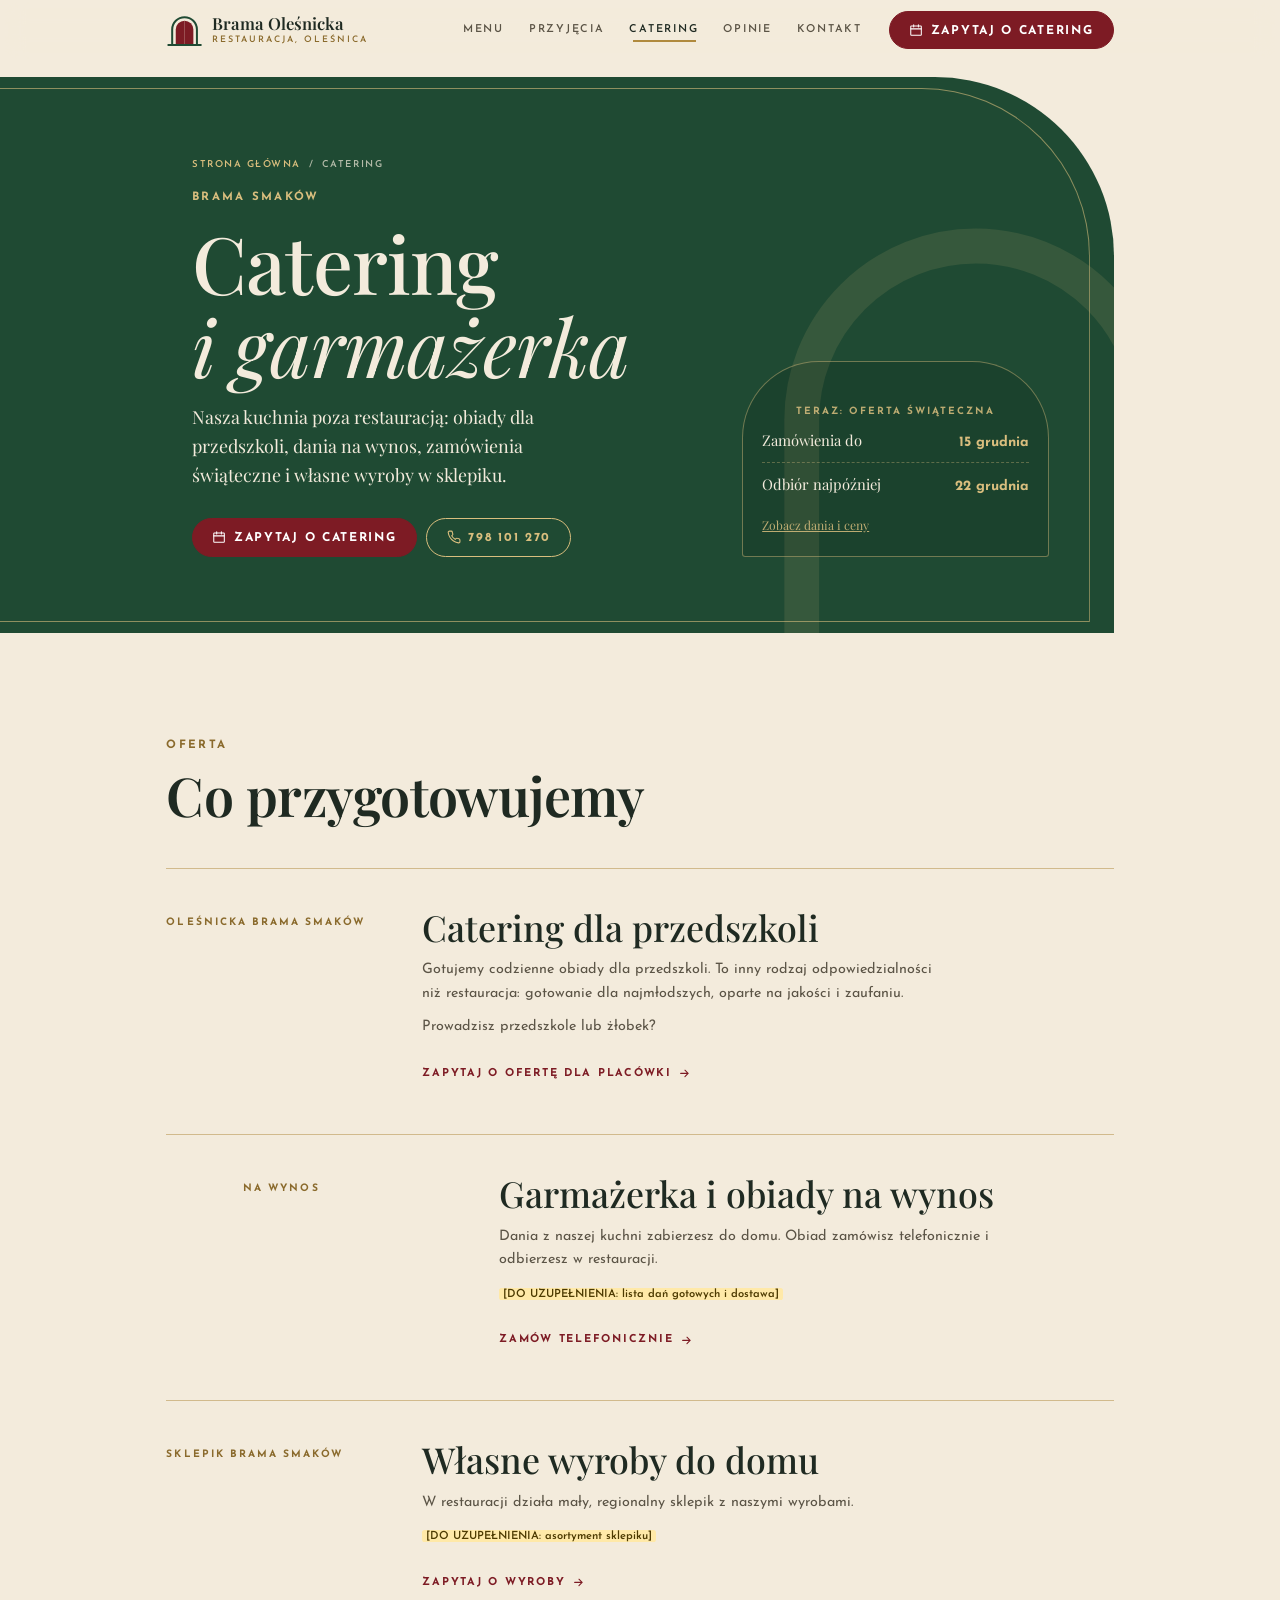
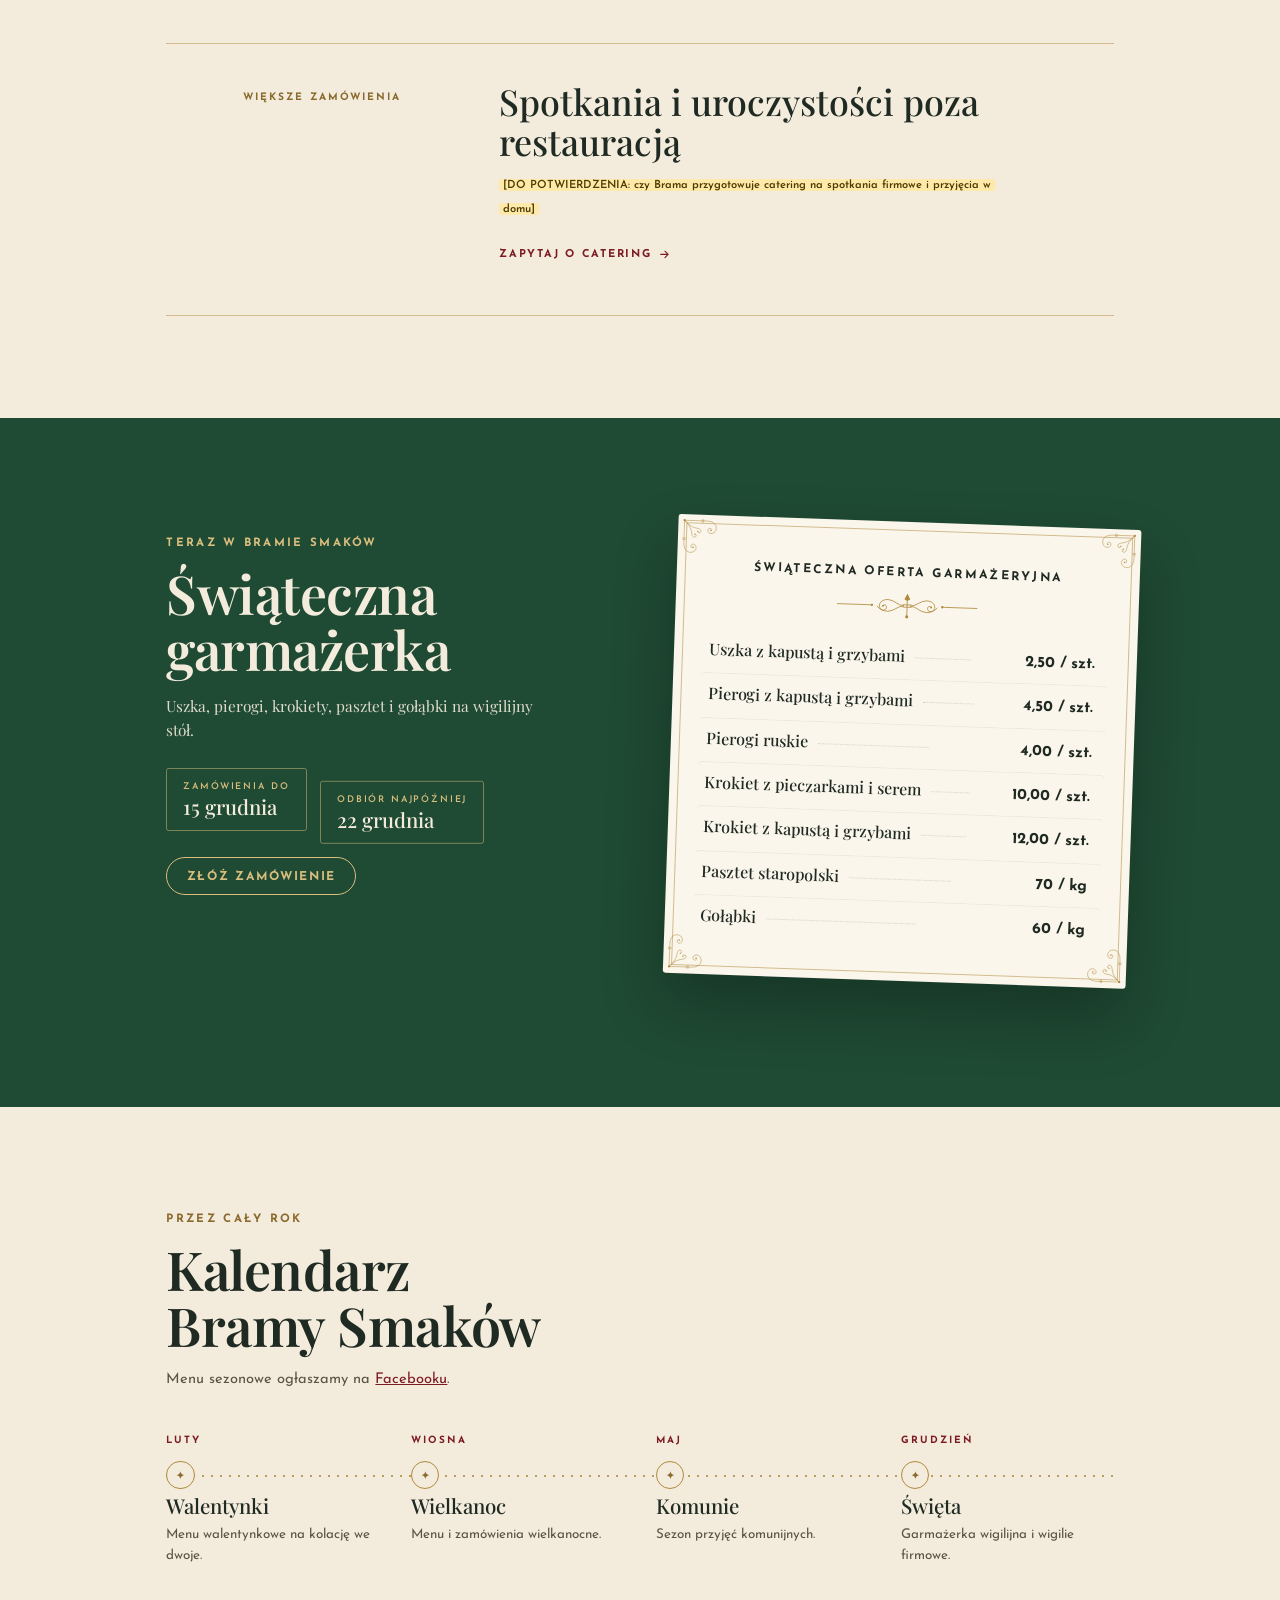
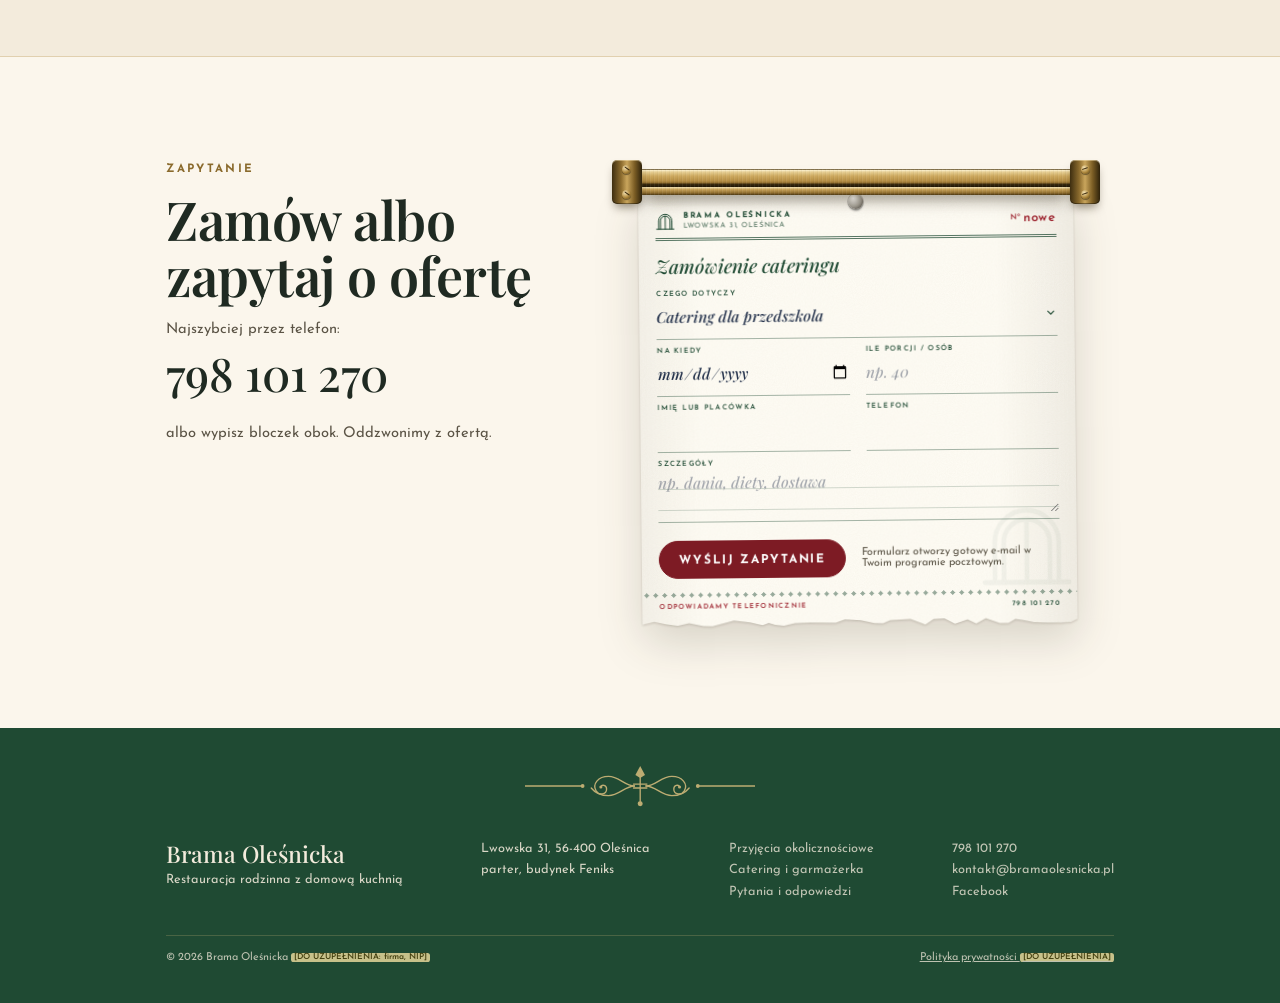
==== catering.html @ b2dcf65a "Move the full menu to menu.html; rework the mobile hero On phones the menu section took ~5400 px. Th" ====
<!doctype html>
<html lang="pl">
<head>
<meta charset="utf-8">
<meta name="viewport" content="width=device-width, initial-scale=1">
<title>Catering i garmażerka | Brama Smaków, Oleśnica</title>
<meta name="description" content="Catering dla przedszkoli, garmażerka na wynos i zamówienia świąteczne z kuchni restauracji Brama Oleśnicka. Lwowska 31, Oleśnica. Tel. 798 101 270.">
<link rel="canonical" href="https://bramaolesnicka.pl/catering.html">
<meta property="og:type" content="website">
<meta property="og:locale" content="pl_PL">
<meta property="og:title" content="Catering i garmażerka | Brama Smaków, Oleśnica">
<meta property="og:description" content="Catering dla przedszkoli, garmażerka na wynos i zamówienia świąteczne z kuchni restauracji Brama Oleśnicka. Lwowska 31, Oleśnica. Tel. 798 101 270.">
<meta property="og:url" content="https://bramaolesnicka.pl/catering.html">
<!-- TODO: og:image 1200x630 -->
<meta name="theme-color" content="#1F4A33">
<link rel="icon" href="data:image/svg+xml,%3Csvg xmlns='http://www.w3.org/2000/svg' viewBox='0 0 32 32'%3E%3Crect width='32' height='32' rx='6' fill='%231F4A33'/%3E%3Cpath d='M9 26V15a7 7 0 0 1 14 0v11' fill='none' stroke='%23D9BE7E' stroke-width='2.4'/%3E%3C/svg%3E">
<!-- TODO przed wdrożeniem: fonty lokalnie (woff2, latin-ext) -->
<link rel="preconnect" href="https://fonts.googleapis.com">
<link rel="preconnect" href="https://fonts.gstatic.com" crossorigin>
<link href="https://fonts.googleapis.com/css2?family=Josefin+Sans:wght@400;600;700&family=Playfair+Display:ital,wght@0,400;0,500;0,600;0,700;1,400;1,500&display=swap" rel="stylesheet">
<link rel="stylesheet" href="assets/style.css">
<script type="application/ld+json">{"@context":"https://schema.org","@type":"BreadcrumbList","itemListElement":[{"@type":"ListItem","position":1,"name":"Brama Oleśnicka","item":"https://bramaolesnicka.pl/"},{"@type":"ListItem","position":2,"name":"Catering","item":"https://bramaolesnicka.pl/catering.html"}]}</script>
</head>
<body data-page="catering">
<a class="skip" href="#main">Przejdź do treści</a>
<svg width="0" height="0" style="position:absolute" aria-hidden="true"><defs>
  <symbol id="i-phone" viewBox="0 0 24 24"><path fill="none" stroke="currentColor" stroke-width="1.9" stroke-linecap="round" stroke-linejoin="round" d="M22 16.9v3a2 2 0 0 1-2.2 2 19.8 19.8 0 0 1-8.6-3.1 19.5 19.5 0 0 1-6-6A19.8 19.8 0 0 1 2.1 4.2 2 2 0 0 1 4.1 2h3a2 2 0 0 1 2 1.7c.1 1 .4 1.9.7 2.8a2 2 0 0 1-.5 2.1L8 9.9a16 16 0 0 0 6 6l1.3-1.3a2 2 0 0 1 2.1-.4c.9.3 1.8.6 2.8.7a2 2 0 0 1 1.7 2z"/></symbol>
  <symbol id="i-arch" viewBox="0 0 24 24"><g fill="none" stroke="currentColor" stroke-width="1.6" stroke-linecap="round"><path d="M5 21V11a7 7 0 0 1 14 0v10"/><path d="M9 21v-6a3 3 0 0 1 6 0v6"/></g></symbol>
  <symbol id="i-star" viewBox="0 0 24 24"><path fill="currentColor" d="M12 2.5l2.9 6 6.6.9-4.8 4.6 1.2 6.5L12 17.4l-5.9 3.1 1.2-6.5L2.5 9.4l6.6-.9z"/></symbol>
  <symbol id="i-bowl" viewBox="0 0 24 24"><g fill="none" stroke="currentColor" stroke-width="1.75" stroke-linecap="round" stroke-linejoin="round"><path d="M3 11h18a9 9 0 0 1-18 0z"/><path d="M8 7c0-1.5 1-1.5 1-3M12 7c0-1.5 1-1.5 1-3M16 7c0-1.5 1-1.5 1-3"/></g></symbol>
  <symbol id="i-plus" viewBox="0 0 24 24"><path fill="none" stroke="currentColor" stroke-width="1.75" stroke-linecap="round" d="M12 5v14M5 12h14"/></symbol>
  <symbol id="i-arrow" viewBox="0 0 24 24"><path fill="none" stroke="currentColor" stroke-width="2" stroke-linecap="round" stroke-linejoin="round" d="M5 12h14M13 6l6 6-6 6"/></symbol>
  <symbol id="i-cal" viewBox="0 0 24 24"><g fill="none" stroke="currentColor" stroke-width="1.75" stroke-linecap="round"><rect x="3" y="5" width="18" height="16" rx="1"/><path d="M3 10h18M8 3v4M16 3v4"/></g></symbol>
  <symbol id="iron-corner" viewBox="0 0 120 120"><g fill="none" stroke="currentColor" stroke-width="1.5" stroke-linecap="round"><path d="M6 6H70C88 6 98 14 98 26C98 37 89 44 80 41C72 38 72 28 79 27C84 26 86 31 83 33"/><path d="M6 6V70C6 88 14 98 26 98C37 98 44 89 41 80C38 72 28 72 27 79C26 84 31 86 33 83"/><path d="M6 6C22 22 30 26 44 28C52 29 56 34 53 39C50 43 44 41 45 37"/><path d="M6 6C22 22 26 30 28 44C29 52 34 56 39 53C43 50 41 44 37 45"/><path d="M57 2.5V9.5M61 2.5V9.5M2.5 57H9.5M2.5 61H9.5"/></g><g fill="currentColor"><circle cx="6" cy="6" r="3.2"/><circle cx="83" cy="33" r="1.9"/><circle cx="33" cy="83" r="1.9"/><circle cx="45" cy="37" r="1.7"/><circle cx="37" cy="45" r="1.7"/></g></symbol>
  <symbol id="iron-div" viewBox="0 0 240 48"><g fill="none" stroke="currentColor" stroke-width="1.4" stroke-linecap="round"><path d="M114 24C104 24 98 14 87 14C76 14 70 22 74 29C77 34 85 33 85 27C85 23 80 22 79 25"/><path d="M114 24C104 24 98 34 87 34C79 34 73 31 69 26"/><path d="M126 24C136 24 142 14 153 14C164 14 170 22 166 29C163 34 155 33 155 27C155 23 160 22 161 25"/><path d="M126 24C136 24 142 34 153 34C161 34 167 31 171 26"/><path d="M0 24H60M180 24H240M120 15V40M113 22H127M113 26H127"/></g><g fill="currentColor"><path d="M120 3L125 12.5L120 15.5L115 12.5Z"/><circle cx="120" cy="42.5" r="2.6"/><circle cx="60" cy="24" r="2"/><circle cx="180" cy="24" r="2"/><circle cx="79" cy="25" r="1.6"/><circle cx="161" cy="25" r="1.6"/></g></symbol>
  <filter id="ink" x="-10%" y="-10%" width="120%" height="120%"><feTurbulence type="fractalNoise" baseFrequency=".8" numOctaves="2" seed="7" result="n"/><feColorMatrix in="n" type="matrix" values="0 0 0 0 0  0 0 0 0 0  0 0 0 0 0  0 0 0 -1.3 1.25" result="m"/><feComposite in="SourceGraphic" in2="m" operator="in"/></filter>
<symbol id="gate-mini" viewBox="0 0 48 48"><g fill="none" stroke="currentColor" stroke-width="2.4" stroke-linecap="round"><path d="M8 44V24a16 16 0 0 1 32 0v20M3 44h42M24 12.5V44"/><path d="M12.5 44V24A11.5 11.5 0 0 1 35.5 24V44"/></g></symbol></defs></svg>
<header class="nav" id="nav">
  <div class="wrap nav__in">
    <a class="logo" href="index.html" aria-label="Brama Oleśnicka, początek strony">
      <svg class="gate" viewBox="0 0 48 48" aria-hidden="true">
        <path class="gate__glow" d="M12 44V24a12 12 0 0 1 24 0v20z"/>
        <g class="gate__rays"><path class="bowl" d="M17.5 34h13a6.5 6.5 0 0 1-13 0z"/><path d="M21 30c-1.2-1.6 1.2-2.6 0-4.4M24 30c-1.2-1.6 1.2-2.6 0-4.4M27 30c-1.2-1.6 1.2-2.6 0-4.4"/></g>
        <path class="gate__leaf gate__leaf--l" d="M12.6 44V24A11.4 11.4 0 0 1 24 12.6V44z"/>
        <path class="gate__leaf gate__leaf--r" d="M24 12.6A11.4 11.4 0 0 1 35.4 24V44H24z"/>
        <path class="gate__frame" pathLength="1" d="M8 44V24a16 16 0 0 1 32 0v20"/>
        <path class="gate__ground" pathLength="1" d="M3 44h42"/>
      </svg>
      <span><b>Brama Oleśnicka</b><small>Restauracja, Oleśnica</small></span>
    </a>
    <nav aria-label="Główna">
      <ul class="links" id="links">
        <li><a href="menu.html" data-page="menu">Menu</a></li>
        <li><a href="przyjecia.html" data-page="przyjecia">Przyjęcia</a></li>
        <li><a href="catering.html" data-page="catering">Catering</a></li>
        <li><a href="index.html#opinie" data-page="opinie">Opinie</a></li>
        <li><a href="index.html#rezerwacja" data-page="kontakt">Kontakt</a></li>
      </ul>
      <span class="links__bar" aria-hidden="true"></span>
    </nav>
    <a class="btn nav__cta" href="#zapytanie"><svg aria-hidden="true"><use href="#i-cal"/></svg>Zapytaj o catering</a>
    <a class="icon-btn icon-btn--wine call-mini" href="tel:+48798101270" aria-label="Zadzwoń: 798 101 270"><svg aria-hidden="true"><use href="#i-phone"/></svg></a>
    <button class="icon-btn burger" id="burger" aria-expanded="false" aria-controls="drawer" aria-label="Otwórz menu"><span class="burger__l"><span></span><span></span><span></span></span></button>
  </div>
</header>
<div class="drawer" id="drawer">
  <ul>
    <li><a class="dl" href="menu.html">Menu</a></li>
    <li><a class="dl" href="przyjecia.html">Przyjęcia</a></li>
    <li><a class="dl" href="catering.html">Catering</a></li>
    <li><a class="dl" href="index.html#opinie">Opinie</a></li>
    <li><a class="dl" href="index.html#rezerwacja">Kontakt</a></li>
  </ul>
  <a class="btn" href="#zapytanie">Zapytaj o catering</a>
</div>
<main id="main">
<section class="hero hero--sub" id="top" aria-labelledby="h1">
  <div class="wrap">
    <div class="sign">
      <span class="sign__frame" aria-hidden="true"></span>
      <svg class="sign__arch" viewBox="0 0 400 420" aria-hidden="true"><path d="M30 420V210a170 170 0 0 1 340 0v210" fill="none" stroke="currentColor" stroke-width="34"/></svg>
      <div class="sign__grid">
        <div>
          <nav class="crumbs in" style="--i:0" aria-label="Okruszki"><a href="index.html">Strona główna</a><span aria-hidden="true">/</span><span aria-current="page">Catering</span></nav>
          <p class="caps in" style="--i:0">Brama Smaków</p>
          <h1 id="h1" class="in" style="--i:1">Catering <i>i garmażerka</i></h1>
          <p class="sign__lead in" style="--i:2">Nasza kuchnia poza restauracją: obiady dla przedszkoli, dania na wynos, zamówienia świąteczne i własne wyroby w sklepiku.</p>
          <div class="sign__actions in" style="--i:3"><a class="btn" href="#zapytanie"><svg aria-hidden="true"><use href="#i-cal"/></svg>Zapytaj o catering</a><a class="btn btn--gold" href="tel:+48798101270"><svg class="ring" aria-hidden="true"><use href="#i-phone"/></svg>798 101 270</a></div>
        </div>
        <aside class="today in" style="--i:4" aria-label="Teraz w Bramie Smaków">
          <p class="caps">Teraz: oferta świąteczna</p>
          <div class="today__row"><span>Zamówienia do</span><b>15 grudnia</b></div>
          <div class="today__row"><span>Odbiór najpóźniej</span><b>22 grudnia</b></div>
          <p><a href="#swieta" style="color:var(--gold-on-green)">Zobacz dania i ceny</a></p>
        </aside>
      </div>
    </div>
  </div>
</section>

<section class="sec offers" id="oferta" aria-labelledby="oferta-h">
  <div class="wrap">
    <div class="sub-head"><p class="caps">Oferta</p><h2 id="oferta-h">Co przygotowujemy</h2></div>
    <article class="offer">
      <div class="offer__label"><p class="caps">Oleśnicka Brama Smaków</p></div>
      <div class="offer__body"><h3>Catering dla przedszkoli</h3><p>Gotujemy codzienne obiady dla przedszkoli. To inny rodzaj odpowiedzialności niż restauracja: gotowanie dla najmłodszych, oparte na jakości i zaufaniu.</p><p class='offer__extra'>Prowadzisz przedszkole lub żłobek?</p><a class="more" href="#zapytanie" data-prefill="c-type|Catering dla przedszkola">Zapytaj o ofertę dla placówki<svg aria-hidden="true"><use href="#i-arrow"/></svg></a></div>
    </article>
    <article class="offer offer--alt">
      <div class="offer__label"><p class="caps">Na wynos</p></div>
      <div class="offer__body"><h3>Garmażerka i obiady na wynos</h3><p>Dania z naszej kuchni zabierzesz do domu. Obiad zamówisz telefonicznie i odbierzesz w restauracji.</p><p class='offer__extra'><span class="todo">[DO UZUPEŁNIENIA: lista dań gotowych i dostawa]</span></p><a class="more" href="tel:+48798101270">Zamów telefonicznie<svg aria-hidden="true"><use href="#i-arrow"/></svg></a></div>
    </article>
    <article class="offer">
      <div class="offer__label"><p class="caps">Sklepik Brama Smaków</p></div>
      <div class="offer__body"><h3>Własne wyroby do domu</h3><p>W restauracji działa mały, regionalny sklepik z naszymi wyrobami.</p><p class='offer__extra'><span class="todo">[DO UZUPEŁNIENIA: asortyment sklepiku]</span></p><a class="more" href="#zapytanie" data-prefill="c-type|Sklepik Brama Smaków">Zapytaj o wyroby<svg aria-hidden="true"><use href="#i-arrow"/></svg></a></div>
    </article>
    <article class="offer offer--alt">
      <div class="offer__label"><p class="caps">Większe zamówienia</p></div>
      <div class="offer__body"><h3>Spotkania i uroczystości poza restauracją</h3><p><span class="todo">[DO POTWIERDZENIA: czy Brama przygotowuje catering na spotkania firmowe i przyjęcia w domu]</span></p><a class="more" href="#zapytanie" data-prefill="c-type|Inne zamówienie">Zapytaj o catering<svg aria-hidden="true"><use href="#i-arrow"/></svg></a></div>
    </article>
  </div>
</section>

<section class="sec season" id="swieta" aria-labelledby="sw-h">
  <div class="wrap season__in">
    <div>
      <p class="caps">Teraz w Bramie Smaków</p>
      <h2 id="sw-h">Świąteczna garmażerka</h2>
      <p class="season__lead">Uszka, pierogi, krokiety, pasztet i gołąbki na wigilijny stół.</p>
      <div class="dates"><div class="date"><small>Zamówienia do</small><b>15 grudnia</b></div><div class="date"><small>Odbiór najpóźniej</small><b>22 grudnia</b></div></div>
      <p style="margin-top:2rem"><a class="btn btn--gold" href="#zapytanie" data-prefill="c-type|Zamówienie świąteczne">Złóż zamówienie</a></p>
    </div>
    <div class="season__list"><svg class="ic ic--tl" aria-hidden="true"><use href="#iron-corner"/></svg><svg class="ic ic--tr" aria-hidden="true"><use href="#iron-corner"/></svg><svg class="ic ic--bl" aria-hidden="true"><use href="#iron-corner"/></svg><svg class="ic ic--br" aria-hidden="true"><use href="#iron-corner"/></svg>
      <h3>Świąteczna oferta garmażeryjna</h3>
      <svg class="idiv idiv--s" aria-hidden="true"><use href="#iron-div"/></svg>
      <ul class="items">
        <li class="it"><span class="it__n">Uszka z kapustą i grzybami</span><span class="it__dots"></span><span class="it__p">2,50 / szt.</span></li>
        <li class="it"><span class="it__n">Pierogi z kapustą i grzybami</span><span class="it__dots"></span><span class="it__p">4,50 / szt.</span></li>
        <li class="it"><span class="it__n">Pierogi ruskie</span><span class="it__dots"></span><span class="it__p">4,00 / szt.</span></li>
        <li class="it"><span class="it__n">Krokiet z pieczarkami i serem</span><span class="it__dots"></span><span class="it__p">10,00 / szt.</span></li>
        <li class="it"><span class="it__n">Krokiet z kapustą i grzybami</span><span class="it__dots"></span><span class="it__p">12,00 / szt.</span></li>
        <li class="it"><span class="it__n">Pasztet staropolski</span><span class="it__dots"></span><span class="it__p">70 / kg</span></li>
        <li class="it"><span class="it__n">Gołąbki</span><span class="it__dots"></span><span class="it__p">60 / kg</span></li>
      </ul>
    </div>
  </div>
</section>

<section class="sec sub-cal" id="kalendarz" aria-labelledby="cal-h">
  <div class="wrap">
    <div class="sub-head"><p class="caps">Przez cały rok</p><h2 id="cal-h">Kalendarz Bramy Smaków</h2><p class="sub-lead">Menu sezonowe ogłaszamy na <a href="https://www.facebook.com/100063495913166" target="_blank" rel="noopener">Facebooku</a>.</p></div>
    <ol class="cal" data-reveal>
      <li><span class="cal__m">Luty</span><span class="ironline__knob" aria-hidden="true"></span><h3>Walentynki</h3><p>Menu walentynkowe na kolację we dwoje.</p></li>
      <li><span class="cal__m">Wiosna</span><span class="ironline__knob" aria-hidden="true"></span><h3>Wielkanoc</h3><p>Menu i zamówienia wielkanocne.</p></li>
      <li><span class="cal__m">Maj</span><span class="ironline__knob" aria-hidden="true"></span><h3>Komunie</h3><p>Sezon przyjęć komunijnych.</p></li>
      <li><span class="cal__m">Grudzień</span><span class="ironline__knob" aria-hidden="true"></span><h3>Święta</h3><p>Garmażerka wigilijna i wigilie firmowe.</p></li>
    </ol>
  </div>
</section>

<section class="sec sub-form" id="zapytanie" aria-labelledby="form-h">
  <div class="wrap sub-form__grid">
    <div class="sub-head">
      <p class="caps">Zapytanie</p>
      <h2 id="form-h">Zamów albo zapytaj o ofertę</h2>
      <p class="sub-lead">Najszybciej przez telefon:</p>
      <a class="phone" href="tel:+48798101270">798 101 270</a>
      <p class="sub-lead">albo wypisz bloczek obok. Oddzwonimy z ofertą.</p>
    </div>
    <div class="pass pass--form">
      <div class="rail" aria-hidden="true"><span class="rail__cap rail__cap--l"><i></i><i></i></span><span class="rail__bar"></span><span class="rail__cap rail__cap--r"><i></i><i></i></span></div>
      <div class="slips slips--one">
        <div class="hang" style="--r:-.6deg"><span class="ball" aria-hidden="true"></span><div class="hang__shadow">
        <form class="slip slip--form" id="form-c" novalidate data-mail="Catering" data-intro="chcę zapytać o catering." aria-label="Zamówienie cateringu">
          <svg class="slip__wm" aria-hidden="true"><use href="#gate-mini"/></svg>
          <header class="slip__head"><svg class="slip__logo" aria-hidden="true"><use href="#gate-mini"/></svg><span class="slip__brand">Brama Oleśnicka<small>Lwowska 31, Oleśnica</small></span><span class="slip__no"><small>Nº</small>nowe</span></header>
          <p class="slip__title">Zamówienie cateringu</p>
          <div class="sf sf--wide"><label for="c-type">Czego dotyczy</label><select id="c-type" data-label="Rodzaj" data-subject-from><option>Catering dla przedszkola</option><option>Zamówienie świąteczne</option><option>Garmażerka na wynos</option><option>Sklepik Brama Smaków</option><option>Inne zamówienie</option></select></div>
          <div class="sf"><label for="c-date">Na kiedy</label><input id="c-date" type="date" data-label="Termin"></div>
          <div class="sf"><label for="c-n">Ile porcji / osób</label><input id="c-n" type="number" inputmode="numeric" min="1" placeholder="np. 40" data-label="Porcje / osoby"></div>
          <div class="sf"><label for="c-name">Imię lub placówka</label><input id="c-name" autocomplete="organization" data-label="Imię / placówka"></div>
          <div class="sf"><label for="c-tel">Telefon</label><input id="c-tel" type="tel" inputmode="tel" autocomplete="tel" required aria-describedby="c-tel-err" data-label="Telefon"><span class="err" id="c-tel-err">Wpisz numer, oddzwonimy z ofertą.</span></div>
          <div class="sf sf--wide"><label for="c-msg">Szczegóły</label><textarea id="c-msg" rows="2" placeholder="np. dania, diety, dostawa" data-label="Szczegóły"></textarea></div>

          <input class="hp" type="text" name="website" tabindex="-1" autocomplete="off" aria-hidden="true">
          <div class="slip__send"><button class="btn" type="submit">Wyślij zapytanie</button><p class="note">Formularz otworzy gotowy e-mail w Twoim programie pocztowym.</p></div>
          <p class="ok" role="status">E-mail z zapytaniem jest gotowy do wysłania. Jeśli program pocztowy się nie otworzył, zadzwoń: 798 101 270.</p>
          <div class="slip__stub"><span>Odpowiadamy telefonicznie</span><span>798 101 270</span></div>
        </form>
        </div></div>
      </div>
    </div>
  </div>
</section>
</main>
<div class="foot-bg"><footer>
  <svg class="idiv idiv--foot" aria-hidden="true"><use href="#iron-div"/></svg>
  <div class="wrap">
    <div class="foot">
      <div><b>Brama Oleśnicka</b><p>Restauracja rodzinna z domową kuchnią</p></div>
      <div><p>Lwowska 31, 56-400 Oleśnica<br>parter, budynek Feniks</p></div>
      <div><p><a href="przyjecia.html">Przyjęcia okolicznościowe</a><br><a href="catering.html">Catering i garmażerka</a><br><a href="index.html#faq">Pytania i odpowiedzi</a></p></div>
      <div><p><a href="tel:+48798101270">798 101 270</a><br><a href="mailto:kontakt@bramaolesnicka.pl">kontakt@bramaolesnicka.pl</a><br><a href="https://www.facebook.com/100063495913166" target="_blank" rel="noopener">Facebook</a></p></div>
    </div>
    <div class="foot__bottom"><span>© 2026 Brama Oleśnicka <span class="todo">[DO UZUPEŁNIENIA: firma, NIP]</span></span><a href="#">Polityka prywatności <span class="todo">[DO UZUPEŁNIENIA]</span></a></div>
  </div>
</footer></div>
<div class="bar" id="bar">
  <a class="btn" href="tel:+48798101270"><svg aria-hidden="true"><use href="#i-phone"/></svg>Zadzwoń</a>
  <a class="btn btn--line" href="#zapytanie">Zapytaj</a>
</div>
<script src="assets/main.js" defer></script>
</body>
</html>
---- assets/style.css ----
:root{
  --z:.8;
  --paper:#F3EBDC;
  --sheet:#FBF6EC;
  --ink:#1F2A22;
  --muted:#5B5446;
  --green:#1F4A33;
  --on-green:#F3EBDC;
  --gold:#B08A3E;
  --gold-text:#8A6A2C;
  --gold-on-green:#D9BE7E;
  --wine:#7D1B24;
  --wine-hover:#651219;
  --on-wine:#FFFFFF;
  --line:rgba(31,42,34,.16);
  --shadow:0 2px 6px rgba(31,42,34,.06),0 18px 40px rgba(31,42,34,.10);
  --todo-bg:#FFE9A8;--todo-ink:#4D3A00;
  --f-serif:"Playfair Display",Georgia,"Times New Roman",serif;
  --f-sans:"Josefin Sans","Century Gothic","Futura",system-ui,sans-serif;
  --nav-h:4.75rem;
  --wrap:74rem;
  --ease:cubic-bezier(.22,1,.36,1);
  --ease-io:cubic-bezier(.65,0,.35,1);
  color-scheme:light dark;
}
@media (prefers-color-scheme:dark){
  :root{
    --paper:#121A15;--sheet:#18221C;--ink:#EFE6D3;--muted:#B8AE98;
    --green:#163626;--on-green:#EFE6D3;--gold:#C9A45C;--gold-text:#D9BE7E;--gold-on-green:#D9BE7E;
    --wine:#D46A6F;--wine-hover:#E08A8E;--on-wine:#121A15;
    --line:rgba(239,230,211,.16);--shadow:0 2px 6px rgba(0,0,0,.3),0 18px 40px rgba(0,0,0,.35);
    --todo-bg:#3D3210;--todo-ink:#F3DC8C;
  }
}
@media (max-width:600px){:root{--z:1}}
html{font-size:calc(16px*var(--z));scroll-behavior:smooth;-webkit-text-size-adjust:100%}
*,*::before,*::after{box-sizing:border-box}
body{margin:0;background:var(--paper);color:var(--ink);font-family:var(--f-serif);font-size:1.125rem;line-height:1.6;-webkit-tap-highlight-color:transparent;overflow-x:clip}
img,svg{max-width:100%;display:block}
a{color:inherit}
h1,h2,h3,p{margin:0}
h1,h2{font-family:var(--f-serif);font-weight:600;line-height:1.05;letter-spacing:-.01em;text-wrap:balance}
:focus-visible{outline:3px solid var(--wine);outline-offset:3px;border-radius:.2rem}
.wrap{width:min(100% - 2.5rem,var(--wrap));margin-inline:auto}
section[id]{scroll-margin-top:calc(var(--nav-h) + .5rem)}
.skip{position:absolute;left:1rem;top:-4rem;z-index:100;background:var(--ink);color:var(--paper);padding:.75rem 1rem;text-decoration:none}
.skip:focus{top:1rem}
.todo{background:var(--todo-bg);color:var(--todo-ink);border-radius:.2rem;padding:.05em .35em;font:600 .78em/1.4 var(--f-sans);letter-spacing:0;text-transform:none;box-decoration-break:clone;-webkit-box-decoration-break:clone}
.caps{font-family:var(--f-sans);font-weight:700;text-transform:uppercase;letter-spacing:.2em;font-size:.9rem}

/* ornament: gold rule with small arch in the middle */
.orn{display:flex;align-items:center;gap:.9rem;color:var(--gold)}
.orn::before,.orn::after{content:"";height:1px;flex:1;background:currentColor;opacity:.7}
.orn svg{width:1.4rem;height:1.4rem;flex:none}

/* buttons */
.btn{--bg:var(--wine);--fg:var(--on-wine);--bd:var(--wine);display:inline-flex;align-items:center;justify-content:center;gap:.6rem;min-height:3rem;padding:.85rem 1.5rem .7rem;border:1.5px solid var(--bd);background:var(--bg);color:var(--fg);font:700 .95rem/1 var(--f-sans);text-transform:uppercase;letter-spacing:.14em;text-decoration:none;cursor:pointer;position:relative;isolation:isolate;overflow:hidden;border-radius:.15rem;transition:transform .18s var(--ease),color .3s,background-color .3s,border-color .3s}
.btn svg{width:1.1rem;height:1.1rem;flex:none;margin-top:-.15rem}
.btn:active{transform:scale(.97)}
.btn::before{content:"";position:absolute;inset:0;z-index:-1;background:var(--wine-hover);transform:scaleX(0);transform-origin:right;transition:transform .45s var(--ease)}
.btn--line{--bg:transparent;--fg:var(--ink);--bd:var(--ink)}
.btn--line::before{background:var(--ink)}
.btn--gold{--bg:transparent;--fg:var(--gold-on-green);--bd:var(--gold-on-green)}
.btn--gold::before{background:var(--gold-on-green)}
@media (hover:hover){
  .btn:hover::before{transform:scaleX(1);transform-origin:left}
  .btn--line:hover{color:var(--paper)}
  .btn--gold:hover{color:var(--green)}
  .btn:hover svg.ring{animation:ring .5s var(--ease-io)}
}
@keyframes ring{0%,100%{transform:rotate(0)}25%{transform:rotate(-14deg)}50%{transform:rotate(10deg)}75%{transform:rotate(-6deg)}}

/* nav */
.nav{position:fixed;inset:0 0 auto;height:var(--nav-h);z-index:50;background:color-mix(in srgb,var(--paper) 90%,transparent);backdrop-filter:blur(12px) saturate(1.3);-webkit-backdrop-filter:blur(12px) saturate(1.3);border-bottom:1px solid transparent;transition:border-color .3s,box-shadow .3s}
.nav.is-scrolled{border-bottom-color:var(--line);box-shadow:0 6px 18px rgba(31,42,34,.06)}
.nav__in{height:100%;display:flex;align-items:center;gap:1.25rem}
.logo{display:flex;align-items:center;gap:.7rem;margin-right:auto;text-decoration:none;min-height:44px}
.logo svg{width:2.3rem;height:2.3rem;color:var(--green);flex:none}
@media (prefers-color-scheme:dark){.logo svg{color:var(--gold)}}
.logo__door{transform-origin:bottom;transform:scaleY(0);transition:transform .45s var(--ease)}
@media (hover:hover){.logo:hover .logo__door{transform:scaleY(1)}}
.logo b{display:block;font:600 1.3rem/1 var(--f-serif);white-space:nowrap}
.logo small{display:block;font:600 .7rem/1 var(--f-sans);letter-spacing:.22em;text-transform:uppercase;color:var(--gold-text);margin-top:.35rem}
.nav nav{position:relative;display:none}
.links{display:flex;list-style:none;margin:0;padding:0;gap:.25rem}
.links a{display:block;padding:.7rem .85rem .55rem;font:600 .85rem/1 var(--f-sans);letter-spacing:.16em;text-transform:uppercase;text-decoration:none;color:var(--muted);transition:color .25s}
.links a:hover,.links a[aria-current="true"]{color:var(--ink)}
.links__bar{position:absolute;left:0;bottom:.1rem;height:2px;width:100px;background:var(--gold);transform-origin:left;transform:translateX(var(--x,0)) scaleX(var(--s,0));transition:transform .5s var(--ease);pointer-events:none}
.nav__cta{display:none}
.icon-btn{width:3rem;height:3rem;display:grid;place-items:center;border:1px solid var(--line);background:transparent;color:var(--ink);border-radius:50%;cursor:pointer;text-decoration:none}
.icon-btn svg{width:1.2rem;height:1.2rem}
.icon-btn--wine{background:var(--wine);color:var(--on-wine);border-color:var(--wine)}
.burger__l{display:grid;gap:.3rem}
.burger__l span{display:block;width:1.2rem;height:2px;background:currentColor;transition:transform .3s var(--ease),opacity .2s}
[aria-expanded="true"] .burger__l span:nth-child(1){transform:translateY(.4rem) rotate(45deg)}
[aria-expanded="true"] .burger__l span:nth-child(2){opacity:0}
[aria-expanded="true"] .burger__l span:nth-child(3){transform:translateY(-.4rem) rotate(-45deg)}
.drawer{position:fixed;inset:var(--nav-h) 0 auto;z-index:49;background:var(--paper);border-bottom:1px solid var(--line);padding:.5rem 1.25rem 1.5rem;transform:translateY(-110%);visibility:hidden;transition:transform .45s var(--ease),visibility 0s .45s;box-shadow:var(--shadow)}
.drawer.is-open{transform:none;visibility:visible;transition:transform .45s var(--ease),visibility 0s}
.drawer ul{list-style:none;margin:0;padding:0}
.drawer .dl{display:flex;align-items:center;min-height:3.4rem;font:500 1.6rem var(--f-serif);text-decoration:none;border-bottom:1px solid var(--line);opacity:0;transform:translateX(-.75rem);transition:opacity .3s,transform .45s var(--ease)}
.drawer.is-open .dl{opacity:1;transform:none}
.drawer.is-open li:nth-child(2) .dl{transition-delay:.05s}
.drawer.is-open li:nth-child(3) .dl{transition-delay:.1s}
.drawer.is-open li:nth-child(4) .dl{transition-delay:.15s}
.drawer.is-open li:nth-child(5) .dl{transition-delay:.2s}
.drawer .btn{width:100%;margin-top:1.25rem}
@media (min-width:calc(980px*.8)){
  .nav nav{display:block}.nav__cta{display:inline-flex}.burger,.call-mini,.drawer{display:none}
}

/* HERO: szyld */
.hero{padding:calc(var(--nav-h) + 1.25rem) 0 0}
.sign{position:relative;background:var(--green);color:var(--on-green);padding:clamp(3rem,2rem + 5vw,6.5rem) clamp(1.5rem,1rem + 4vw,5rem) clamp(2.5rem,2rem + 3vw,4.5rem);overflow:hidden;isolation:isolate}
.sign__frame{position:absolute;inset:.85rem;width:calc(100% - 1.7rem);height:calc(100% - 1.7rem);pointer-events:none;color:var(--gold-on-green)}
.sign__frame rect{stroke-dasharray:1;stroke-dashoffset:1;animation:draw 1.8s var(--ease-io) .2s forwards}
@keyframes draw{to{stroke-dashoffset:0}}
.sign__arch{position:absolute;right:-6%;bottom:-2px;width:min(48%,32rem);color:rgba(217,190,126,.12);z-index:-1}
.sign__grid{display:grid;gap:2.5rem;align-items:end}
.sign .caps{color:var(--gold-on-green)}
.sign h1{font-size:clamp(3.2rem,1.8rem + 6vw,7.4rem);font-weight:500;margin:1.1rem 0 1.25rem}
.sign h1 i{display:block;font-weight:400}
.sign__lead{font-size:clamp(1.15rem,1rem + .5vw,1.4rem);max-width:32rem;opacity:.92}
.sign__actions{display:flex;flex-wrap:wrap;gap:.75rem;margin-top:2.25rem}
.today{border:1px solid rgba(217,190,126,.45);padding:1.6rem 1.5rem;position:relative;max-width:24rem;justify-self:end;width:100%;transition:transform .5s var(--ease),border-color .3s}
@media (hover:hover){.today:hover{transform:translateY(-4px);border-color:var(--gold-on-green)}}
.today .caps{font-size:.78rem}
.today__row{display:flex;justify-content:space-between;gap:1rem;align-items:baseline;padding:.75rem 0;border-bottom:1px dashed rgba(217,190,126,.35)}
.today__row:last-of-type{border-bottom:0}
.today__row span{font-size:1.15rem}
.today__row b{font:700 1.1rem var(--f-sans);color:var(--gold-on-green);white-space:nowrap}
.today p{font-size:.95rem;opacity:.85;margin-top:.75rem}
@media (min-width:calc(980px*.8)){.sign__grid{grid-template-columns:1.5fr 1fr}}
.in{opacity:0;transform:translateY(.9rem);animation:in .9s var(--ease) forwards;animation-delay:calc(var(--i,0)*100ms + 150ms)}
@keyframes in{to{opacity:1;transform:none}}

/* info strip */
.info{display:grid;grid-template-columns:repeat(auto-fit,minmax(min(100%,14rem),1fr));border:1px solid var(--line);border-top:0;background:var(--sheet)}
.info>*{padding:1.4rem 1.5rem;border-top:1px solid var(--line);display:flex;flex-direction:column;gap:.35rem;text-decoration:none;position:relative;transition:background-color .3s}
.info>*+*{border-left:1px solid var(--line)}
@media (max-width:calc(700px*.8)){.info>*+*{border-left:0}}
.info .caps{font-size:.75rem;color:var(--gold-text)}
.info strong{font-weight:500;font-size:1.15rem;overflow-wrap:anywhere}
.info small{font:400 .95rem var(--f-sans);color:var(--muted)}
.info a::after{content:"";position:absolute;left:1.5rem;right:1.5rem;bottom:0;height:2px;background:var(--gold);transform:scaleX(0);transform-origin:left;transition:transform .45s var(--ease)}
@media (hover:hover){.info a:hover{background:color-mix(in srgb,var(--gold) 8%,var(--sheet))}.info a:hover::after{transform:scaleX(1)}}

/* sections */
.sec{padding:clamp(5rem,4rem + 4vw,8.5rem) 0}
.head{display:grid;gap:1rem;margin-bottom:2.75rem;max-width:44rem}
.head h2{font-size:clamp(2.4rem,1.6rem + 3.2vw,4.2rem)}
.head p{color:var(--muted);font-size:1.2rem}

/* MENU */
.menu__tabs{position:sticky;top:var(--nav-h);z-index:5;background:color-mix(in srgb,var(--paper) 94%,transparent);backdrop-filter:blur(8px);-webkit-backdrop-filter:blur(8px);margin-bottom:2rem;border-block:1px solid var(--line)}
.menu__tabs ul{list-style:none;margin:0;padding:0;display:flex;gap:.25rem;overflow-x:auto;scrollbar-width:none}
.menu__tabs ul::-webkit-scrollbar{display:none}
.menu__tabs a{display:block;white-space:nowrap;padding:1rem .9rem .85rem;font:600 .8rem/1 var(--f-sans);letter-spacing:.16em;text-transform:uppercase;text-decoration:none;color:var(--muted);position:relative;transition:color .25s}
.menu__tabs a::after{content:"";position:absolute;left:.9rem;right:.9rem;bottom:-1px;height:2px;background:var(--wine);transform:scaleX(0);transition:transform .4s var(--ease)}
.menu__tabs a:hover,.menu__tabs a.on{color:var(--ink)}
.menu__tabs a.on::after,.menu__tabs a:hover::after{transform:scaleX(1)}
.card{background:var(--sheet);padding:clamp(1.75rem,1rem + 3vw,4rem);box-shadow:var(--shadow);position:relative}
.card::before{content:"";position:absolute;inset:.7rem;border:1px solid color-mix(in srgb,var(--gold) 55%,transparent);pointer-events:none}
.card__title{text-align:center;margin-bottom:2.5rem}
.card__title .caps{font-size:1.5rem;letter-spacing:.35em;font-weight:700}
.cols{columns:2 22rem;column-gap:4.5rem}
.cat{break-inside:avoid;margin-bottom:2.75rem;scroll-margin-top:calc(var(--nav-h) + 4.5rem)}
.cat h3{font:700 .95rem/1.2 var(--f-sans);letter-spacing:.2em;text-transform:uppercase;margin-bottom:.4rem;display:flex;align-items:baseline;gap:.75rem;flex-wrap:wrap}
.cat h3 small{font:400 .85rem var(--f-serif);letter-spacing:0;text-transform:none;color:var(--muted)}
.cat__note{font-size:.95rem;color:var(--muted);margin-bottom:.75rem}
.gratis{background:var(--green);color:var(--on-green);padding:.9rem 1.1rem .8rem;margin:.6rem 0 1rem;font-size:1rem;display:flex;gap:.75rem;align-items:flex-start}
.gratis svg{width:1.3rem;height:1.3rem;flex:none;color:var(--gold-on-green);margin-top:.15rem}
.gratis b{color:var(--gold-on-green);font-weight:600}
.items{list-style:none;margin:0;padding:0}
.it{display:grid;grid-template-columns:auto 1fr auto;column-gap:.6rem;align-items:baseline;padding:.55rem 0;position:relative}
.it__n{font-size:1.15rem;line-height:1.3}
.it__n sup{font:400 .65rem var(--f-sans);color:var(--muted);margin-left:.15rem}
.it__d{grid-column:1/-1;font-size:.92rem;color:var(--muted);line-height:1.4;font-style:italic;max-width:30rem}
.it__dots{border-bottom:1px dotted color-mix(in srgb,var(--ink) 35%,transparent);transform:translateY(-.3rem) scaleX(.6);transform-origin:left;transition:transform .5s var(--ease),border-color .3s;min-width:.75rem}
.it__p{font:700 1.05rem/1 var(--f-sans);padding:.35rem .5rem .2rem;border-radius:.15rem;transition:background-color .3s,color .3s;white-space:nowrap}
@media (hover:hover){
  .it:hover .it__dots{transform:translateY(-.3rem) scaleX(1);border-color:var(--gold)}
  .it:hover .it__p{background:var(--wine);color:var(--on-wine)}
}
details.drinks{margin-top:1rem;border-top:1px solid var(--line);padding-top:1.5rem}
details.drinks summary{cursor:pointer;list-style:none;display:flex;align-items:center;justify-content:space-between;gap:1rem;min-height:3rem;font:700 1rem var(--f-sans);letter-spacing:.2em;text-transform:uppercase}
details.drinks summary::-webkit-details-marker{display:none}
details.drinks summary svg{width:1.4rem;height:1.4rem;transition:transform .4s var(--ease)}
details.drinks[open] summary svg{transform:rotate(45deg)}
details.drinks .cols{margin-top:2rem}
.menu__foot{margin-top:2rem;font-size:.9rem;color:var(--muted);display:grid;gap:.4rem}
.menu__foot .todo{font-size:.85rem}

/* SEZONOWO */
.season{background:var(--green);color:var(--on-green);position:relative;overflow:hidden}
.season__in{display:grid;gap:3rem;align-items:start}
@media (min-width:calc(980px*.8)){.season__in{grid-template-columns:1fr 1.15fr;gap:5rem}}
.season .caps{color:var(--gold-on-green)}
.season h2{font-size:clamp(2.4rem,1.6rem + 3.2vw,4.2rem);margin:1rem 0 1.25rem}
.season__lead{font-size:1.2rem;opacity:.9;max-width:30rem}
.dates{display:flex;flex-wrap:wrap;gap:1rem;margin-top:2rem}
.date{border:1px solid rgba(217,190,126,.5);padding:1rem 1.25rem .85rem;min-width:11rem}
.date small{display:block;font:600 .72rem var(--f-sans);letter-spacing:.2em;text-transform:uppercase;color:var(--gold-on-green)}
.date b{display:block;font:500 1.6rem/1.2 var(--f-serif);margin-top:.3rem}
.season__list{background:var(--sheet);color:var(--ink);padding:clamp(1.5rem,1rem + 2vw,2.75rem);position:relative;transform:rotate(.6deg);box-shadow:0 30px 60px rgba(0,0,0,.25);transition:transform .6s var(--ease)}
@media (hover:hover){.season__list:hover{transform:rotate(0) translateY(-4px)}}
.season__list::before{content:"";position:absolute;inset:.6rem;border:1px solid color-mix(in srgb,var(--gold) 55%,transparent);pointer-events:none}
.season__list h3{font:700 .95rem var(--f-sans);letter-spacing:.2em;text-transform:uppercase;text-align:center;margin-bottom:1rem}
.season__year{margin-top:2.5rem;padding-top:1.5rem;border-top:1px solid rgba(217,190,126,.3);font-size:1rem;opacity:.9;max-width:32rem}
.season__year a{color:var(--gold-on-green)}

/* O NAS + OPINIE */
.about{display:grid;gap:3rem}
@media (min-width:calc(980px*.8)){.about{grid-template-columns:1.1fr 1fr;gap:6rem;align-items:start}}
.about h2{font-size:clamp(2.4rem,1.6rem + 3.2vw,4.2rem);margin:1rem 0 1.5rem}
.about .caps{color:var(--gold-text)}
.about p+p{margin-top:1rem}
.about__text p{max-width:36rem;font-size:1.2rem}
.sig{margin-top:2rem;font:italic 400 1.6rem var(--f-serif);color:var(--wine)}
.score{display:flex;align-items:flex-end;gap:1rem;padding-bottom:1.5rem;border-bottom:1px solid var(--line)}
.score b{font:500 4.5rem/0.9 var(--f-serif)}
.score span{font:400 1rem/1.4 var(--f-sans);color:var(--muted)}
.stars{display:flex;gap:.15rem;color:var(--gold);margin-bottom:.35rem}
.stars svg{width:1.1rem;height:1.1rem}
.quotes{list-style:none;margin:0;padding:0}
.quotes li{padding:1.5rem 0;border-bottom:1px solid var(--line);transition:padding-left .45s var(--ease)}
.quotes blockquote{margin:0;font-size:1.3rem;line-height:1.4;font-style:italic}
.quotes cite{display:block;margin-top:.6rem;font:600 .78rem var(--f-sans);font-style:normal;letter-spacing:.18em;text-transform:uppercase;color:var(--muted)}
@media (hover:hover){.quotes li:hover{padding-left:1rem;border-bottom-color:var(--gold)}}
.more{display:inline-flex;align-items:center;gap:.5rem;margin-top:1.5rem;min-height:44px;font:700 .85rem var(--f-sans);letter-spacing:.16em;text-transform:uppercase;color:var(--wine);text-decoration:none}
.more svg{width:1rem;height:1rem;transition:transform .35s var(--ease)}
@media (hover:hover){.more:hover svg{transform:translateX(4px)}}

/* REZERWACJA + DOJAZD */
.res{background:var(--sheet);border-top:1px solid var(--line)}
.res__grid{display:grid;gap:3.5rem}
@media (min-width:calc(980px*.8)){.res__grid{grid-template-columns:1.05fr 1fr;gap:5rem}}
.res h2{font-size:clamp(2.4rem,1.6rem + 3.2vw,4.2rem);margin:1rem 0 1.25rem}
.res .caps{color:var(--gold-text)}
.phone{display:inline-block;font:500 clamp(2.2rem,1.6rem + 3vw,3.6rem)/1.1 var(--f-serif);text-decoration:none;margin:.5rem 0 .75rem;background:linear-gradient(var(--wine),var(--wine)) 0 100%/0 2px no-repeat;transition:background-size .6s var(--ease)}
@media (hover:hover){.phone:hover{background-size:100% 2px}}
.mailrow{display:flex;flex-wrap:wrap;gap:.5rem;align-items:center}
.mailrow a{overflow-wrap:anywhere}
.copy{min-height:44px;padding:.5rem .9rem .4rem;border:1px solid var(--line);background:transparent;color:var(--ink);font:600 .75rem var(--f-sans);letter-spacing:.14em;text-transform:uppercase;cursor:pointer;transition:border-color .2s}
.copy:hover{border-color:var(--ink)}
form{margin-top:2.5rem;display:grid;gap:1.1rem}
.f{display:grid;gap:.4rem}
.f label{font:700 .78rem var(--f-sans);letter-spacing:.16em;text-transform:uppercase}
.f label small{font-weight:400;letter-spacing:0;text-transform:none;color:var(--muted);font-size:.9rem}
.f input{font:400 max(16px,1.05rem) var(--f-serif);color:var(--ink);background:var(--paper);border:0;border-bottom:1.5px solid color-mix(in srgb,var(--ink) 35%,transparent);border-radius:0;padding:.75rem .25rem;min-height:3rem;width:100%;transition:border-color .25s,background-color .25s}
.f input:focus{outline:none;border-bottom-color:var(--wine);background:color-mix(in srgb,var(--gold) 10%,var(--paper))}
.f [aria-invalid="true"]{border-bottom-color:var(--wine)}
.err{display:none;color:var(--wine);font:600 .9rem var(--f-sans)}
.err.show{display:block}
.r3{display:grid;gap:1.1rem;grid-template-columns:repeat(auto-fit,minmax(min(100%,9rem),1fr))}
.r2{display:grid;gap:1.1rem;grid-template-columns:repeat(auto-fit,minmax(min(100%,13rem),1fr))}
.note{font:400 .92rem var(--f-sans);color:var(--muted)}
.ok{display:none;padding:1rem;background:color-mix(in srgb,var(--green) 12%,var(--sheet));font:400 1rem var(--f-sans)}
.ok.show{display:block}
.hp{position:absolute;left:-9999px}
.find{display:grid;gap:1.5rem;align-content:start}
.map{border:1px solid var(--line);background:var(--paper);padding:1rem;margin:0}
.map .draw{stroke-dasharray:1;stroke-dashoffset:1;transition:stroke-dashoffset 1.8s var(--ease-io)}
.map.on .draw{stroke-dashoffset:0}
.map .door{transform-box:fill-box;transform-origin:center;animation:pulse 2s var(--ease-io) infinite}
@keyframes pulse{50%{transform:scale(1.3)}}
.map figcaption{font:400 .85rem var(--f-sans);color:var(--muted);margin-top:.5rem}
.find ol{margin:0;padding-left:1.25rem;display:grid;gap:.5rem}
.find li::marker{font-family:var(--f-sans);font-weight:700;color:var(--gold-text)}
.hours{border-top:1px solid var(--line);padding-top:1.25rem;display:grid;gap:.4rem}

/* footer */
footer{background:var(--green);color:var(--on-green);padding:3.5rem 0 calc(6rem + env(safe-area-inset-bottom))}
@media (min-width:calc(980px*.8)){footer{padding-bottom:3rem}}
.foot{display:flex;flex-wrap:wrap;gap:2rem 4rem;justify-content:space-between;align-items:flex-start}
.foot b{font:500 1.8rem var(--f-serif)}
.foot p,.foot a{font:400 1rem/1.7 var(--f-sans);color:var(--on-green);text-decoration:none;opacity:.88}
.foot a:hover{opacity:1;text-decoration:underline}
.foot__bottom{margin-top:2.5rem;padding-top:1.25rem;border-top:1px solid rgba(217,190,126,.3);display:flex;flex-wrap:wrap;gap:1rem;justify-content:space-between;font:400 .85rem var(--f-sans);opacity:.75}

/* mobile bar */
.bar{position:fixed;inset:auto 0 0;z-index:40;display:flex;gap:.5rem;padding:.6rem .75rem calc(.6rem + env(safe-area-inset-bottom));background:color-mix(in srgb,var(--paper) 94%,transparent);backdrop-filter:blur(10px);-webkit-backdrop-filter:blur(10px);border-top:1px solid var(--line);transform:translateY(110%);transition:transform .45s var(--ease)}
.bar.on{transform:none}
.bar .btn{flex:1;padding-inline:.5rem;letter-spacing:.1em}
@media (min-width:calc(980px*.8)){.bar{display:none}}
@media (max-width:420px){.logo small{display:none}.sign__actions .btn{width:100%}}

@media (prefers-reduced-motion:reduce){
  *,*::before,*::after{animation-duration:.001ms!important;animation-iteration-count:1!important;transition-duration:.001ms!important;scroll-behavior:auto!important}
  .in{opacity:1;transform:none}
  .sign__frame rect{stroke-dashoffset:0}
}
/* ===================== v3: rytm, łuki, nachodzenie ===================== */
/* LOGO: brama, która się otwiera */
.logo svg.gate{width:2.9rem;height:2.9rem;overflow:visible}
.gate__frame,.gate__ground{fill:none;stroke:var(--green);stroke-width:2.6;stroke-linecap:round;stroke-dasharray:1;stroke-dashoffset:1;animation:draw 1.1s var(--ease-io) .15s forwards}
.gate__ground{animation:draw .6s var(--ease-io) .9s forwards}
.gate__glow{fill:var(--gold);opacity:0;transition:opacity .45s}
.gate__rays .bowl{fill:var(--sheet);stroke:none}
.gate__rays path{fill:none;stroke:var(--sheet);stroke-width:1.4;stroke-linecap:round}
.gate__rays{opacity:0;transform-box:fill-box;transform-origin:50% 100%;transform:scale(.4);transition:transform .6s var(--ease),opacity .35s}
.gate__leaf{fill:var(--wine);transform-box:fill-box;transition:transform .75s var(--ease);animation:shut .9s var(--ease) 1.05s backwards}
.gate__leaf--l{transform-origin:0 50%}
.gate__leaf--r{transform-origin:100% 50%}
@keyframes shut{from{transform:scaleX(0)}}
.logo small{transition:letter-spacing .5s var(--ease),color .3s}
@media (hover:hover){
  .logo:hover .gate__leaf--l{transform:scaleX(.16) skewY(-10deg)}
  .logo:hover .gate__leaf--r{transform:scaleX(.16) skewY(10deg)}
  .logo:hover .gate__glow{opacity:1}
  .logo:hover .gate__rays{opacity:1;transform:scale(1)}
  .logo:hover small{letter-spacing:.3em;color:var(--wine)}
}
.logo:focus-visible .gate__leaf--l{transform:scaleX(.16) skewY(-10deg)}
.logo:focus-visible .gate__leaf--r{transform:scaleX(.16) skewY(10deg)}
.logo:focus-visible .gate__glow{opacity:1}
@media (prefers-color-scheme:dark){.gate__frame,.gate__ground{stroke:var(--gold)}}

/* HERO: szyld wychodzi z lewej krawędzi, łuk w prawym górnym rogu */
.hero{--side:max(1.25rem,calc((100vw - var(--wrap))/2));--arch:clamp(4.5rem,14vw,16rem)}
.hero>.wrap{width:auto;margin:0}
.sign{margin-right:var(--side);padding-left:calc(var(--side) + clamp(0rem,2vw,2rem));padding-bottom:clamp(5rem,4rem + 3vw,7rem);border-radius:0 var(--arch) 0 0}
.sign__frame{position:absolute;top:.85rem;right:.85rem;bottom:.85rem;left:-2px;border:1px solid var(--gold-on-green);border-left:0;border-radius:0 calc(var(--arch) - .85rem) 0 0;opacity:.6;pointer-events:none;clip-path:inset(0 100% 0 0);animation:wipe 1.6s var(--ease-io) .25s forwards}
@keyframes wipe{to{clip-path:inset(0)}}
.today{background:rgba(0,0,0,.1);transform:rotate(-2deg);border-radius:6rem 6rem .25rem .25rem;padding-top:2.5rem;text-align:left}
.today>.caps{text-align:center}
@media (hover:hover){.today:hover{transform:rotate(0) translateY(-4px)}}
.info{position:relative;z-index:3;margin:-3.25rem var(--side) 0 auto;width:min(calc(100% - var(--side) - 1.5rem),58rem);border:1px solid var(--line);box-shadow:var(--shadow);border-radius:0 0 0 2.5rem;overflow:hidden}
.info>*{border-top:0}

/* MENU: arkusz w kształcie bramy, czytelniej */
#menu{padding-bottom:0;position:relative;z-index:2;padding-top:clamp(5.5rem,4rem + 5vw,9rem)}
#menu .head{margin-left:clamp(0rem,10vw,9rem);margin-bottom:2rem}
.menu__tabs{background:transparent;backdrop-filter:none;-webkit-backdrop-filter:none;border:0;margin-bottom:1.75rem;padding:.5rem 0}
.menu__tabs ul{gap:.4rem;padding:.35rem;background:color-mix(in srgb,var(--paper) 88%,transparent);backdrop-filter:blur(10px);-webkit-backdrop-filter:blur(10px);border:1px solid var(--line);border-radius:999px;width:max-content;max-width:100%;margin-inline:auto}
.menu__tabs a{border-radius:999px;padding:.8rem 1rem .65rem;transition:color .25s,background-color .3s}
.menu__tabs a::after{display:none}
.menu__tabs a:hover{background:color-mix(in srgb,var(--gold) 14%,transparent)}
.menu__tabs a.on{background:var(--green);color:var(--on-green)}
.card{--vr:clamp(5rem,12vw,12rem);border-radius:50% 50% .5rem .5rem/var(--vr) var(--vr) .5rem .5rem;padding:calc(var(--vr) - 1rem) clamp(1.25rem,1rem + 3.5vw,4.5rem) clamp(2rem,1.5rem + 3vw,4rem)}
.card::before{border-radius:50% 50% .25rem .25rem/calc(var(--vr) - .7rem) calc(var(--vr) - .7rem) .25rem .25rem}
.card__title{margin-bottom:3rem}
.cols{columns:2 25rem;column-gap:5.5rem}
.cat{margin-bottom:3.5rem}
.cat h3,details.drinks .cat h3{font:500 italic clamp(1.7rem,1.4rem + 1vw,2.1rem)/1.1 var(--f-serif);letter-spacing:0;text-transform:none;margin-bottom:.5rem;padding-bottom:.7rem;border-bottom:1px solid color-mix(in srgb,var(--gold) 55%,transparent)}
.cat h3 small{font:600 .72rem var(--f-sans);letter-spacing:.16em;text-transform:uppercase;font-style:normal}
.it{padding:.8rem .6rem;margin-inline:-.6rem;column-gap:.75rem;border-radius:.4rem;transition:background-color .3s}
.it+.it{border-top:1px solid color-mix(in srgb,var(--ink) 7%,transparent)}
.it__n{font-size:1.25rem;font-weight:500;line-height:1.25}
.it__n sup{font-size:.62rem;font-weight:600;color:var(--gold-text)}
.it__d{font:400 .98rem/1.45 var(--f-sans);font-style:normal;color:var(--muted);margin-top:.25rem}
.it__dots{border-bottom-color:color-mix(in srgb,var(--ink) 18%,transparent)}
.it__p{font-size:1.2rem;min-width:3.4ch;text-align:right}
@media (hover:hover){.it:hover{background:color-mix(in srgb,var(--gold) 9%,transparent)}}
.gratis{border-radius:2.5rem .5rem .5rem .5rem;padding:1rem 1.25rem .9rem 1.4rem}
details.drinks summary{font:500 italic 1.8rem var(--f-serif);letter-spacing:0;text-transform:none}
details.drinks summary svg{width:1.8rem;height:1.8rem;padding:.3rem;border:1px solid var(--line);border-radius:50%;box-sizing:content-box}

/* SEZONOWO: łuk nad sekcją, arkusz nachodzi */
.season{overflow:visible;isolation:isolate;margin-top:-9rem;padding-top:clamp(13rem,11rem + 5vw,17rem);padding-bottom:clamp(6rem,5rem + 4vw,9rem)}
.season::before{content:"";position:absolute;z-index:-1;left:-20%;right:-20%;top:-6rem;height:14rem;background:var(--green);border-radius:50% 50% 0 0/100% 100% 0 0}
@media (min-width:calc(980px*.8)){
  .season__in{grid-template-columns:1fr 1.1fr}
  .season__list{transform:rotate(2deg) translate(1.5rem,-1rem)}
  .season__list:hover{transform:rotate(0) translate(1.5rem,-1.5rem)}
}
.season__list{border-radius:.4rem .4rem 3rem .4rem}
.season__list::before{border-radius:.25rem .25rem 2.5rem .25rem}
.date{border-radius:3rem 3rem .25rem .25rem;padding-top:1.4rem;text-align:center}
.date:nth-child(2){transform:translateY(1rem)}

/* O NAS: duża dziesiątka w tle, wynik jako przypięta karteczka */
#o-nas{padding-top:clamp(7rem,6rem + 4vw,10rem);padding-bottom:clamp(8rem,7rem + 4vw,11rem)}
.about__text{position:relative;isolation:isolate}
.about__text::before{content:"10";position:absolute;z-index:-1;top:-4.5rem;left:-1.5rem;font:italic 600 clamp(11rem,8rem + 14vw,20rem)/1 var(--f-serif);color:transparent;-webkit-text-stroke:1.5px color-mix(in srgb,var(--gold) 55%,transparent);pointer-events:none}
@media (min-width:calc(980px*.8)){.about{grid-template-columns:1fr 1.05fr}.about>div:last-child{margin-top:4rem}}
.score{background:var(--sheet);padding:1.5rem 1.75rem;border:0;border-radius:3rem .4rem 3rem .4rem;box-shadow:var(--shadow);transform:rotate(-2deg);width:max-content;max-width:100%;margin-bottom:1rem;transition:transform .5s var(--ease)}
@media (hover:hover){.score:hover{transform:rotate(0)}}
@media (min-width:calc(980px*.8)){.quotes li:nth-child(2){margin-left:3rem}.quotes li:nth-child(3){margin-left:1.25rem}}

/* REZERWACJA: wypukły łuk, dojazd wyżej niż formularz */
.res{border-top:0;position:relative;isolation:isolate;padding-top:clamp(4rem,3rem + 3vw,6rem)}
.res::before{content:"";position:absolute;z-index:-1;left:-15%;right:-15%;top:-5rem;height:11rem;background:var(--sheet);border-radius:50% 50% 0 0/100% 100% 0 0}
@media (min-width:calc(980px*.8)){.res__grid{grid-template-columns:1fr 1fr}.find{margin-top:-7rem}}
.find{background:var(--paper);padding:clamp(1.5rem,1rem + 2vw,2.5rem);border-radius:50% 50% .5rem .5rem/7rem 7rem .5rem .5rem;padding-top:5rem;box-shadow:var(--shadow);position:relative}
.find>.caps{text-align:center}
.find>h2{text-align:center}
.map{background:var(--sheet);border-radius:1.5rem 1.5rem .4rem .4rem}
.f input{border-radius:.4rem .4rem 0 0}
.btn{border-radius:999px}

/* STOPKA: łuk jak w szyldzie, odbicie lustrzane */
footer{position:relative;z-index:2;border-radius:clamp(4rem,14vw,16rem) 0 0 0;margin-left:max(1.25rem,calc((100vw - var(--wrap))/2))}
footer{padding-top:clamp(4rem,3rem + 4vw,7rem)}
footer .wrap{width:auto;margin:0;padding:0 max(1.25rem,calc((100vw - var(--wrap))/2)) 0 clamp(2.5rem,1rem + 9vw,11rem)}

@media (prefers-reduced-motion:reduce){
  .gate__frame,.gate__ground{stroke-dashoffset:0}
  .sign__frame{clip-path:none}
}
html,body{overflow-x:clip}.season,.res,#o-nas{overflow-x:clip}
.foot-bg{background:var(--sheet)}
@media (hover:hover){.logo:hover .gate__rays path:not(.bowl){animation:steam 1.6s ease-in-out .3s infinite}}
@keyframes steam{0%,100%{transform:translateY(0);opacity:1}50%{transform:translateY(-1.5px);opacity:.6}}
@media (max-width:420px){.it__dots{visibility:hidden}.it__n{font-size:1.15rem}}

/* ===================== v4: OPINIE ===================== */
.rate{display:inline-flex;align-items:center;gap:.75rem;margin-top:1.75rem;padding:.6rem 1.1rem .5rem;border-radius:999px;background:rgba(0,0,0,.14);color:var(--on-green);text-decoration:none;font:400 1rem var(--f-sans);transition:background-color .3s,transform .4s var(--ease)}
.rate b{font-weight:700;color:var(--gold-on-green)}
.rate__stars{display:flex;gap:.1rem;color:var(--gold-on-green)}
.rate__stars svg{width:1rem;height:1rem}
@media (hover:hover){.rate:hover{background:rgba(0,0,0,.25);transform:translateY(-2px)}}

.reviews{position:relative;padding-top:clamp(6rem,5rem + 4vw,9rem);padding-bottom:clamp(4rem,3rem + 3vw,6rem)}
.rv-head{display:grid;gap:2.5rem;align-items:center;margin-bottom:3.5rem}
@media (min-width:calc(980px*.8)){.rv-head{grid-template-columns:auto 1fr;gap:5rem}}
.rv-head .caps{color:var(--gold-text)}
.rv-head h2{font-size:clamp(2.2rem,1.5rem + 3vw,3.8rem);margin:.9rem 0 1rem;max-width:20ch}
.rv-lead{font:400 1.15rem/1.6 var(--f-sans);color:var(--muted);max-width:36rem}
.rv-score{width:min(100%,17rem);aspect-ratio:4/5;background:var(--green);color:var(--on-green);border-radius:50% 50% .5rem .5rem/42% 42% .5rem .5rem;display:flex;flex-direction:column;align-items:center;justify-content:center;gap:.4rem;text-align:center;position:relative;box-shadow:var(--shadow);padding:2.5rem 1rem 1.75rem}
.rv-score::before{content:"";position:absolute;inset:.6rem;border:1px solid rgba(217,190,126,.55);border-radius:inherit;pointer-events:none}
.rv-score__num{font:500 clamp(4.5rem,3.5rem + 4vw,6.5rem)/.9 var(--f-serif)}
.rv-score__stars{display:flex;gap:.2rem;color:var(--gold-on-green);margin:.3rem 0 .6rem}
.rv-score__stars svg{width:1.35rem;height:1.35rem}
.rv-score__stars .half{opacity:.4}
.rv-score__src{font:400 1rem var(--f-sans);opacity:.92}
.rv-score__src b{font-weight:700;color:var(--gold-on-green)}

.rv-list{list-style:none;margin:0;padding:0;display:grid;gap:1.5rem;grid-template-columns:repeat(3,1fr);align-items:start}
.rv{background:var(--sheet);border-radius:50% 50% .5rem .5rem/4.5rem 4.5rem .5rem .5rem;padding:3.25rem 1.75rem 1.75rem;position:relative;box-shadow:0 1px 2px rgba(31,42,34,.05),0 10px 26px rgba(31,42,34,.07);display:flex;flex-direction:column;gap:1.1rem;transition:transform .55s var(--ease),box-shadow .55s var(--ease)}
.rv::before{content:"";position:absolute;inset:.5rem;border:1px solid color-mix(in srgb,var(--gold) 40%,transparent);border-radius:50% 50% .3rem .3rem/4rem 4rem .3rem .3rem;pointer-events:none;transition:border-color .4s}
.rv:nth-child(3n+2){margin-top:2.5rem}
.rv:nth-child(3n+3){margin-top:1rem}
.rv__tag{align-self:center;font:700 .72rem/1 var(--f-sans);letter-spacing:.18em;text-transform:uppercase;color:var(--gold-text);padding:.5rem .8rem .4rem;border:1px solid color-mix(in srgb,var(--gold) 45%,transparent);border-radius:999px}
.rv blockquote{margin:0;font:400 1.22rem/1.55 var(--f-serif);color:var(--ink)}
.rv__who{display:flex;align-items:center;gap:.7rem;margin-top:auto;padding-top:1rem;border-top:1px solid var(--line);font:700 1rem var(--f-sans)}
.rv__who small{margin-left:auto;font:600 .72rem var(--f-sans);letter-spacing:.16em;text-transform:uppercase;color:var(--muted)}
.rv__av{width:2.4rem;height:2.4rem;flex:none;border-radius:50% 50% .3rem .3rem;background:var(--green);color:var(--gold-on-green);display:grid;place-items:center;font:500 1.1rem var(--f-serif)}
@media (hover:hover){
  .rv:hover{transform:translateY(-8px);box-shadow:var(--shadow)}
  .rv:hover::before{border-color:var(--gold)}
}
.rv-nav{display:none;gap:.5rem;justify-content:flex-end;margin-top:1rem}
.rv-btn{width:3rem;height:3rem;border-radius:50%;border:1px solid var(--line);background:var(--sheet);color:var(--ink);display:grid;place-items:center;cursor:pointer;transition:background-color .25s,color .25s}
.rv-btn svg{width:1.1rem;height:1.1rem}
.rv-btn:hover{background:var(--ink);color:var(--paper)}
.rv-more{margin-top:2.75rem;text-align:center}
@media (max-width:calc(980px*.8)){
  .rv-list{display:flex;overflow-x:auto;scroll-snap-type:x mandatory;gap:1rem;padding:.5rem 1.25rem 1.5rem;margin-inline:-1.25rem;scrollbar-width:none;align-items:stretch}
  .rv-list::-webkit-scrollbar{display:none}
  .rv{flex:0 0 min(84%,22rem);scroll-snap-align:center;margin-top:0!important}
  .rv-nav{display:flex}
  .rv-score{aspect-ratio:auto;flex-direction:row;flex-wrap:wrap;width:100%;border-radius:4rem 4rem .5rem .5rem;padding:2rem 1.5rem;gap:.5rem 1rem}
  .rv-score__stars{margin:0}
}

/* O NAS bez opinii: tekst + łuk na zdjęcie */
#o-nas{padding-top:clamp(5rem,4rem + 4vw,8rem)}
@media (min-width:calc(980px*.8)){.about{grid-template-columns:1fr}}
.about__photo{aspect-ratio:4/5;border-radius:50% 50% .5rem .5rem/30% 30% .5rem .5rem;background:repeating-linear-gradient(135deg,color-mix(in srgb,var(--gold) 12%,var(--paper)) 0 12px,var(--paper) 12px 24px);border:1px dashed color-mix(in srgb,var(--gold) 60%,transparent);display:grid;place-items:end center;padding:1.5rem;text-align:center;transform:rotate(1.5deg);max-width:24rem;justify-self:center;width:100%}
.about__photo>span{background:var(--sheet);padding:.6rem .9rem;font:400 .95rem var(--f-sans);color:var(--muted);border-radius:.3rem}

/* ===================== v5: kuta brama + bloczki kelnerskie ===================== */
/* ornament */
.ic{position:absolute;width:clamp(3rem,2rem + 4vw,5.75rem);height:clamp(3rem,2rem + 4vw,5.75rem);color:var(--gold);pointer-events:none;z-index:1}
.ic--tl{top:.35rem;left:.35rem}
.ic--tr{top:.35rem;right:.35rem;transform:scaleX(-1)}
.ic--bl{bottom:.35rem;left:.35rem;transform:scaleY(-1)}
.ic--br{bottom:.35rem;right:.35rem;transform:scale(-1)}
.idiv{display:block;width:min(15rem,70%);height:auto;aspect-ratio:5/1;color:var(--gold);margin:1rem auto 0}
.idiv--s{width:min(11rem,60%);margin:0 auto 1.25rem}
.idiv--edge{position:absolute;left:50%;top:0;translate:-50% -50%;width:min(26rem,80vw);margin:0;z-index:2;background:var(--paper);padding:0 1.25rem;box-sizing:content-box}
.idiv--foot{width:min(22rem,80vw);color:var(--gold-on-green);margin:0 auto 2.5rem;opacity:.8}

/* sekcje: proste kształty, ornament w narożnikach */
.card{border-radius:.25rem;padding:clamp(3.5rem,2.5rem + 3vw,5.5rem) clamp(1.25rem,1rem + 3.5vw,4.5rem) clamp(2.5rem,2rem + 3vw,4.5rem)}
.card::before{border-radius:0;inset:.85rem}
.card__title{margin-bottom:2.75rem}
.season::before{display:none}
.season{padding-top:clamp(12rem,10rem + 5vw,15rem)}
.date{border-radius:.2rem;text-align:left;padding:1rem 1.25rem .85rem}
.date:nth-child(2){transform:translateY(1rem)}
.season__list{border-radius:.2rem;padding-top:clamp(2.75rem,2rem + 2vw,3.5rem)}
.season__list::before{border-radius:0}
.season__list .ic{width:3.25rem;height:3.25rem}
.res::before{display:none}
.res{border-top:1px solid color-mix(in srgb,var(--gold) 45%,transparent);padding-top:clamp(6rem,5rem + 4vw,8rem)}
.find{border-radius:.25rem;padding-top:clamp(2.5rem,2rem + 2vw,3.5rem)}
.find .ic{width:3.5rem;height:3.5rem}
.map{border-radius:.2rem}
footer{border-radius:0;margin-left:0;padding-top:0;position:relative}
footer .wrap{width:min(100% - 2.5rem,var(--wrap));margin-inline:auto;padding:0}
.foot-bg{background:transparent}
.idiv--foot{translate:0 -50%;background:var(--green);padding:0 1.25rem;box-sizing:content-box;opacity:1;margin-bottom:1rem}

/* opinie */
.reviews{padding-bottom:clamp(5rem,4rem + 4vw,8rem)}
.rv-head{display:grid;gap:1.5rem 4rem;align-items:center;margin-bottom:clamp(3rem,2rem + 3vw,5rem)}
@media (min-width:calc(980px*.8)){.rv-head{grid-template-columns:auto 1fr}}
.stamp{width:clamp(9rem,7rem + 6vw,13rem);height:auto;color:var(--wine);transform:rotate(-9deg);transition:transform .7s var(--ease)}
@media (hover:hover){.stamp:hover{transform:rotate(-3deg) scale(1.03)}}
@media (prefers-color-scheme:dark){.stamp{color:var(--wine)}}

.pass{position:relative;padding-inline:clamp(0rem,2vw,1.5rem)}
.pass--2{margin-top:clamp(2.5rem,2rem + 2vw,4rem)}
.rail{position:relative;height:15px;border-radius:8px;background:linear-gradient(180deg,#6E5320 0%,#EAD5A0 20%,#C9A55C 44%,#9A7633 72%,#57411A 100%);box-shadow:0 7px 10px -5px rgba(40,28,8,.5),inset 0 -1px 0 rgba(0,0,0,.25);z-index:3}
.rail::before,.rail::after{content:"";position:absolute;top:-7px;width:16px;height:29px;border-radius:3px;background:linear-gradient(90deg,#3B2C10,#7A5D26 50%,#3B2C10);box-shadow:0 3px 6px rgba(0,0,0,.3)}
.rail::before{left:-8px}.rail::after{right:-8px}
.slips{list-style:none;margin:-9px 0 0;padding:0 clamp(.5rem,2vw,2rem);display:grid;grid-template-columns:repeat(3,1fr);gap:clamp(1.25rem,1rem + 2vw,3rem);align-items:start;position:relative;z-index:2}
.pass--2 .slips{padding-inline:clamp(1.5rem,1rem + 4vw,5rem) clamp(.5rem,2vw,2rem)}
.hang{filter:drop-shadow(0 1px 1px rgba(40,30,10,.16)) drop-shadow(0 16px 20px rgba(40,30,10,.15));transform-origin:50% 0;transform:rotate(var(--r,0deg));transition:transform 1s var(--ease)}
@media (hover:hover){.hang:hover{transform:rotate(0deg) translateY(5px)}}
.slip{background-color:#FFFDF6;color:#1F2A22;padding:1.55rem 1.35rem 1.9rem;
 background-image:linear-gradient(180deg,rgba(40,30,10,.10),rgba(40,30,10,0) 1.1rem),url("data:image/svg+xml,%3Csvg xmlns='http://www.w3.org/2000/svg' width='160' height='160'%3E%3Cfilter id='n'%3E%3CfeTurbulence type='fractalNoise' baseFrequency='.9' numOctaves='2' stitchTiles='stitch'/%3E%3CfeColorMatrix values='0 0 0 0 .35 0 0 0 0 .28 0 0 0 0 .15 0 0 0 .07 0'/%3E%3C/filter%3E%3Crect width='100%25' height='100%25' filter='url(%23n)'/%3E%3C/svg%3E");
 -webkit-mask:radial-gradient(circle 5px at 7px 100%,#0000 98%,#000) 0 0/14px 100% repeat-x;mask:radial-gradient(circle 5px at 7px 100%,#0000 98%,#000) 0 0/14px 100% repeat-x}
.slip__top{display:flex;justify-content:space-between;align-items:baseline;gap:.5rem;border-bottom:1.5px solid #1F4A33;padding-bottom:.45rem;color:#1F4A33}
.slip__brand{font:700 .62rem var(--f-sans);letter-spacing:.24em;text-transform:uppercase}
.slip__no{font:600 .78rem var(--f-sans);letter-spacing:.08em;color:#7D1B24;white-space:nowrap}
.slip__fields{display:grid;grid-template-columns:1fr auto;border-bottom:1px solid rgba(31,74,51,.5);color:#1F4A33}
.slip__fields>div{padding:.4rem 0 .35rem;font:600 .56rem var(--f-sans);letter-spacing:.18em;text-transform:uppercase}
.slip__fields>div+div{border-left:1px solid rgba(31,74,51,.5);padding-left:.65rem;min-width:5.25rem}
.slip__fields i{display:block;font:italic 500 1.15rem/1.25 var(--f-serif);letter-spacing:0;text-transform:none;color:#1F2A22;margin-top:.15rem}
.slip__text{margin:0;padding-top:.55rem;font:400 1.08rem/1.8rem var(--f-serif);background:repeating-linear-gradient(180deg,transparent 0 calc(1.8rem - 1px),rgba(31,74,51,.2) calc(1.8rem - 1px) 1.8rem) 0 .55rem}
.slip__sig{margin:1rem 0 0;padding-top:.55rem;border-top:1px dashed rgba(31,74,51,.45);color:#1F4A33;font:600 .56rem var(--f-sans);letter-spacing:.18em;text-transform:uppercase}
.slip__sig b{display:block;font:italic 500 1.4rem/1.1 var(--f-serif);letter-spacing:0;text-transform:none;color:#1F2A22;margin-top:.25rem}
.rv-more{text-align:center;margin-top:clamp(2.5rem,2rem + 2vw,4rem)}
@media (max-width:calc(980px*.8)){
  .pass{margin-inline:-1.25rem;padding-inline:0}
  .rail{margin-inline:1.25rem}
  .slips,.pass--2 .slips{display:flex;overflow-x:auto;scroll-snap-type:x mandatory;gap:1.25rem;padding:0 1.25rem 2.5rem;scrollbar-width:none}
  .slips::-webkit-scrollbar{display:none}
  .hang{flex:0 0 min(80%,19rem);scroll-snap-align:center}
}
@media (prefers-reduced-motion:reduce){.hang,.stamp{transition:none}}
/* v5 poprawki */
.res{border-top:0}
.idiv--edge{background:transparent;padding:0;width:min(20rem,70vw)}
footer{padding-top:2.75rem}
.idiv--foot{translate:none;background:transparent;padding:0;margin:0 auto 2.25rem;width:min(18rem,70vw);opacity:.85}
.slip__text{font-size:1.15rem;line-height:1.85rem;background:repeating-linear-gradient(180deg,transparent 0 calc(1.85rem - 1px),rgba(31,74,51,.2) calc(1.85rem - 1px) 1.85rem) 0 .55rem}

/* ===================== v6: szyna i bloczki ===================== */
/* v6 reset starej szyny */
.rail{background:none;box-shadow:none;border-radius:0}
.rail::before,.rail::after{display:none}
.hang{filter:none}
.slip{-webkit-mask:none;mask:none}
/* ===== szyna kuchenna (ticket rail) ===== */
.pass{position:relative;padding-inline:clamp(0rem,2vw,1.5rem)}
.pass--2{margin-top:clamp(3rem,2rem + 3vw,5rem)}
.rail{position:relative;z-index:3;display:flex;align-items:center;height:44px;margin-inline:-6px}
.rail__bar{flex:1;height:26px;position:relative;border-radius:2px;
 background:
  repeating-linear-gradient(90deg,rgba(255,255,255,.06) 0 1px,transparent 1px 3px,rgba(0,0,0,.03) 3px 4px),
  linear-gradient(180deg,#4A3712 0,#F7E9C0 1.5px,#E6CE92 3px,#CDA95F 7px,#B58E44 12px,#8E6C2E 14px,#3A2A0E 15px,#241A08 17.5px,#EAD6A2 18.5px,#C7A259 20.5px,#8E6C2E 24px,#4A3712 26px);
 box-shadow:0 12px 16px -8px rgba(40,28,8,.5),0 22px 34px -14px rgba(40,28,8,.28)}
.rail__bar::after{content:"";position:absolute;inset:0 0 auto 0;height:13px;background:linear-gradient(100deg,transparent 30%,rgba(255,250,230,.55) 45%,transparent 60%) no-repeat;background-size:40% 100%;background-position:-60% 0;transition:background-position 1.6s var(--ease);border-radius:2px 2px 0 0}
.pass:hover .rail__bar::after{background-position:160% 0}
.rail__cap{position:relative;flex:none;width:30px;height:44px;border-radius:5px;
 background:linear-gradient(90deg,#3E2E10,#8A6A2D 30%,#C9A55C 50%,#7C5E25 75%,#2E220B);
 box-shadow:inset 0 1px 0 rgba(255,240,200,.45),inset 0 -1px 0 rgba(0,0,0,.4),0 6px 10px -3px rgba(40,28,8,.5);z-index:2}
.rail__cap--l{margin-right:-4px}.rail__cap--r{margin-left:-4px}
.rail__cap i{position:absolute;left:50%;width:9px;height:9px;margin-left:-4.5px;border-radius:50%;
 background:radial-gradient(circle at 35% 30%,#F5E3B4,#B08A3E 55%,#4A3712);box-shadow:0 1px 1px rgba(0,0,0,.45)}
.rail__cap i:first-child{top:5px}.rail__cap i:last-child{bottom:5px}
.rail__cap i::after{content:"";position:absolute;left:1.5px;right:1.5px;top:50%;height:1.4px;margin-top:-.7px;background:#3A2A0E;transform:rotate(var(--sr,35deg));border-radius:1px}
.rail__cap--r i{--sr:-20deg}
/* kartki */
.slips{list-style:none;margin:-26px 0 0;padding:0 clamp(1rem,3vw,2.5rem);display:grid;grid-template-columns:repeat(3,1fr);gap:clamp(1.5rem,1rem + 2.5vw,3.5rem);align-items:start;position:relative;z-index:2}
.pass--2 .slips{padding-inline:clamp(2rem,1rem + 5vw,6rem) clamp(.5rem,2vw,2rem)}
.hang{position:relative;padding-top:12px;transform-origin:50% 12px;transform:rotate(var(--r,0deg));transition:transform 1.1s var(--ease)}
.hang__shadow{filter:drop-shadow(0 1px 1px rgba(40,30,10,.18)) drop-shadow(0 18px 22px rgba(40,30,10,.16))}
.ball{position:absolute;z-index:4;top:16px;left:50%;width:15px;height:15px;margin-left:-7.5px;border-radius:50%;
 background:radial-gradient(circle at 34% 28%,#FFFFFF 0,#E9E7E2 18%,#A9A59C 55%,#5E5A52 85%,#3B3833 100%);
 box-shadow:0 2px 2px rgba(0,0,0,.35),0 0 0 1px rgba(0,0,0,.15)}
@media (hover:hover){.hang:hover{animation:swing 1.3s var(--ease) forwards}}
@keyframes swing{0%{transform:rotate(var(--r))}30%{transform:rotate(calc(var(--r)*-.7))}55%{transform:rotate(calc(var(--r)*.35))}78%{transform:rotate(calc(var(--r)*-.12))}100%{transform:rotate(0deg) translateY(4px)}}
.slip{position:relative;overflow:hidden;background-color:#FFFDF6;color:#1F2A22;padding:1.5rem 1.35rem 0;clip-path:polygon(0 0,100% 0,100% calc(100% - 4.9px),98.5% calc(100% - 1.8px),96.1% calc(100% - 1.2px),93.1% calc(100% - 1.3px),90.0% calc(100% - 1.6px),87.5% calc(100% - 3.9px),85.7% calc(100% - 5.3px),84.1% calc(100% - 1.1px),82.1% calc(100% - 1.2px),78.9% calc(100% - 6.3px),76.7% calc(100% - 1.0px),74.7% calc(100% - 5.2px),71.8% calc(100% - 0.9px),69.4% calc(100% - 6.4px),66.9% calc(100% - 6.0px),65.0% calc(100% - 0.5px),61.6% calc(100% - 6.2px),59.2% calc(100% - 5.6px),56.9% calc(100% - 5.1px),55.3% calc(100% - 2.2px),53.3% calc(100% - 2.4px),50.2% calc(100% - 5.5px),46.5% calc(100% - 6.5px),44.4% calc(100% - 3.2px),41.4% calc(100% - 3.5px),38.5% calc(100% - 3.6px),35.0% calc(100% - 3.1px),32.5% calc(100% - 0.7px),30.5% calc(100% - 1.6px),29.0% calc(100% - 3.7px),27.6% calc(100% - 1.4px),24.7% calc(100% - 4.4px),21.0% calc(100% - 6.4px),19.5% calc(100% - 4.7px),16.1% calc(100% - 1.0px),14.0% calc(100% - 1.1px),10.7% calc(100% - 4.3px),8.1% calc(100% - 1.6px),5.3% calc(100% - 3.5px),2.7% calc(100% - 6.0px),0.0% calc(100% - 3.2px));
 background-image:
  radial-gradient(ellipse 22px 9px at 50% 0,rgba(40,30,10,.22),transparent 70%),
  linear-gradient(180deg,rgba(40,30,10,.16),rgba(40,30,10,0) 1.2rem),
  linear-gradient(90deg,rgba(60,45,15,.05),transparent 14%,transparent 82%,rgba(60,45,15,.07)),
  url("data:image/svg+xml,%3Csvg xmlns='http://www.w3.org/2000/svg' width='160' height='160'%3E%3Cfilter id='n'%3E%3CfeTurbulence type='fractalNoise' baseFrequency='.9' numOctaves='2' stitchTiles='stitch'/%3E%3CfeColorMatrix values='0 0 0 0 .35 0 0 0 0 .28 0 0 0 0 .15 0 0 0 .07 0'/%3E%3C/filter%3E%3Crect width='100%25' height='100%25' filter='url(%23n)'/%3E%3C/svg%3E")}
.slips>li:nth-child(2) .slip{clip-path:polygon(0 0,100% 0,100% calc(100% - 4.6px),99.7% calc(100% - 3.8px),98.1% calc(100% - 6.5px),95.9% calc(100% - 4.9px),93.4% calc(100% - 4.3px),91.9% calc(100% - 6.3px),88.9% calc(100% - 6.0px),87.4% calc(100% - 0.7px),85.7% calc(100% - 4.0px),82.6% calc(100% - 4.4px),78.9% calc(100% - 5.8px),76.6% calc(100% - 1.3px),73.8% calc(100% - 2.7px),72.0% calc(100% - 0.9px),69.5% calc(100% - 2.1px),68.1% calc(100% - 1.7px),64.5% calc(100% - 2.2px),61.6% calc(100% - 5.6px),58.9% calc(100% - 1.9px),57.3% calc(100% - 4.8px),55.5% calc(100% - 2.3px),52.7% calc(100% - 5.4px),50.6% calc(100% - 4.7px),48.7% calc(100% - 6.3px),47.2% calc(100% - 1.1px),44.8% calc(100% - 4.1px),41.2% calc(100% - 6.2px),39.4% calc(100% - 6.1px),36.2% calc(100% - 1.6px),34.2% calc(100% - 5.4px),30.6% calc(100% - 1.4px),28.8% calc(100% - 5.7px),26.0% calc(100% - 3.4px),22.3% calc(100% - 3.2px),20.0% calc(100% - 4.1px),18.0% calc(100% - 4.0px),16.4% calc(100% - 0.9px),14.3% calc(100% - 2.5px),11.0% calc(100% - 2.0px),9.1% calc(100% - 6.4px),7.5% calc(100% - 4.4px),4.0% calc(100% - 2.9px),2.1% calc(100% - 5.8px),0.0% calc(100% - 5.3px))}
.slips>li:nth-child(3) .slip{clip-path:polygon(0 0,100% 0,100% calc(100% - 4.9px),98.5% calc(100% - 2.4px),95.9% calc(100% - 4.3px),93.5% calc(100% - 1.8px),91.5% calc(100% - 3.2px),89.7% calc(100% - 2.2px),86.0% calc(100% - 4.8px),82.5% calc(100% - 5.5px),79.9% calc(100% - 1.3px),77.8% calc(100% - 4.0px),75.5% calc(100% - 5.8px),71.9% calc(100% - 5.3px),69.4% calc(100% - 1.7px),66.4% calc(100% - 2.5px),62.9% calc(100% - 3.2px),59.9% calc(100% - 5.9px),58.1% calc(100% - 1.7px),55.1% calc(100% - 2.3px),53.7% calc(100% - 2.0px),50.0% calc(100% - 4.2px),47.5% calc(100% - 4.7px),45.5% calc(100% - 3.4px),42.7% calc(100% - 0.7px),39.5% calc(100% - 1.0px),36.0% calc(100% - 3.1px),33.2% calc(100% - 4.9px),30.9% calc(100% - 4.9px),27.4% calc(100% - 6.5px),24.5% calc(100% - 1.0px),21.6% calc(100% - 4.0px),19.3% calc(100% - 4.2px),16.5% calc(100% - 5.7px),13.2% calc(100% - 3.0px),9.7% calc(100% - 5.9px),6.7% calc(100% - 2.6px),3.1% calc(100% - 5.3px),0.0% calc(100% - 4.9px))}
.slip__wm{position:absolute;right:-1.2rem;bottom:2.6rem;width:7.5rem;height:7.5rem;color:#1F4A33;opacity:.045;pointer-events:none}
.slip__head{display:grid;grid-template-columns:auto 1fr auto;gap:.6rem;align-items:center;color:#1F4A33;padding-bottom:.55rem;border-bottom:3px double rgba(31,74,51,.75)}
.slip__logo{width:1.55rem;height:1.55rem}
.slip__brand{font:700 .62rem/1.2 var(--f-sans);letter-spacing:.22em;text-transform:uppercase}
.slip__brand small{display:block;font:400 .56rem var(--f-sans);letter-spacing:.12em;opacity:.8;margin-top:.15rem}
.slip__no{font:600 1rem var(--f-sans);color:#9B1E2A;letter-spacing:.06em;font-variant-numeric:tabular-nums}
.slip__no small{font-size:.6rem;margin-right:.15rem;vertical-align:.25em}
.slip__fields{display:grid;grid-template-columns:1fr auto;border-bottom:1px solid rgba(31,74,51,.55);color:#1F4A33}
.slip__fields>div{padding:.45rem 0 .4rem;font:600 .54rem var(--f-sans);letter-spacing:.18em;text-transform:uppercase}
.slip__fields>div+div{border-left:1px solid rgba(31,74,51,.55);padding-left:.65rem;min-width:5.25rem}
.slip__fields i{display:block;font:italic 500 1.18rem/1.25 var(--f-serif);letter-spacing:0;text-transform:none;color:#22304A;margin-top:.15rem}
.slip__text{position:relative;margin:0;padding-top:.6rem;font:400 1.15rem/1.85rem var(--f-serif);background:repeating-linear-gradient(180deg,transparent 0 calc(1.85rem - 1px),rgba(31,74,51,.2) calc(1.85rem - 1px) 1.85rem) 0 .6rem}
.slip__sig{margin:.9rem 0 0;padding-top:.55rem;border-top:1px solid rgba(31,74,51,.55);color:#1F4A33;font:600 .54rem var(--f-sans);letter-spacing:.18em;text-transform:uppercase}
.slip__sig b{display:block;font:italic 500 1.45rem/1.1 var(--f-serif);letter-spacing:0;text-transform:none;color:#22304A;margin-top:.3rem;transform:rotate(-2deg);transform-origin:left}
.slip__stub{margin:1.1rem -1.35rem 0;padding:.85rem 1.35rem 1.3rem;display:flex;justify-content:space-between;gap:.75rem;color:#1F4A33;font:600 .54rem var(--f-sans);letter-spacing:.18em;text-transform:uppercase;
 background:radial-gradient(circle 2.2px,rgba(31,74,51,.45) 98%,transparent) 0 0/9px 5px repeat-x}
.slip__stub span:first-child{color:#9B1E2A}
@media (max-width:784px){
  .pass{margin-inline:-1.25rem;padding-inline:0}
  .rail{margin-inline:.75rem}
  .slips,.pass--2 .slips{display:flex;overflow-x:auto;scroll-snap-type:x mandatory;gap:1.5rem;padding:0 1.5rem 2.5rem;scrollbar-width:none;margin-top:-26px}
  .slips::-webkit-scrollbar{display:none}
  .hang{flex:0 0 min(80%,19rem);scroll-snap-align:center}
}
@media (prefers-reduced-motion:reduce){.hang:hover{animation:none}.rail__bar::after{transition:none}}

/* ===================== v7: okazje, opinie CTA, galeria, FAQ ===================== */
.occ{padding-top:clamp(6rem,5rem + 4vw,9rem)}
.occ__head{max-width:40rem;margin-bottom:clamp(2.5rem,2rem + 2vw,3.5rem)}
.occ__head .caps,.gal__head .caps,.faq__head .caps{color:var(--gold-text)}
.occ__head h2,.gal__head h2,.faq__head h2{font-size:clamp(2.4rem,1.6rem + 3.2vw,4.2rem);margin-top:1rem}
.occ__grid{display:grid;gap:1.75rem}
@media (min-width:calc(980px*.8)){.occ__grid{grid-template-columns:1.15fr 1fr;gap:2.5rem;align-items:start}.occ__grid>:last-child{margin-top:5rem}}
.invite{position:relative;display:flex;flex-direction:column;gap:1.1rem;padding:clamp(3rem,2.5rem + 2vw,4.25rem) clamp(1.75rem,1.25rem + 2.5vw,3.5rem) clamp(2.5rem,2rem + 2vw,3.5rem);background:var(--sheet);color:var(--ink);text-decoration:none;box-shadow:var(--shadow);transition:transform .6s var(--ease),box-shadow .6s var(--ease)}
.invite::before{content:"";position:absolute;inset:.85rem;border:1px solid color-mix(in srgb,var(--gold) 50%,transparent);pointer-events:none}
.invite .ic{transition:width .6s var(--ease),height .6s var(--ease)}
.invite .caps{color:var(--gold-text);font-size:.78rem}
.invite h3{font:500 clamp(2.2rem,1.6rem + 2.4vw,3.3rem)/1.05 var(--f-serif);letter-spacing:-.01em}
.invite p{font-size:1.15rem;color:var(--muted);max-width:30rem}
.invite__tags{list-style:none;margin:.25rem 0 0;padding:0;display:flex;flex-wrap:wrap;gap:.35rem 1.1rem;font:600 .78rem var(--f-sans);letter-spacing:.16em;text-transform:uppercase}
.invite__tags li{display:flex;align-items:center;gap:1.1rem}
.invite__tags li+li::before{content:"";width:5px;height:5px;background:var(--gold);transform:rotate(45deg);margin-left:-1.1rem;margin-right:0}
.invite__tags li+li{padding-left:1.1rem}
.invite__cta{margin-top:auto;padding-top:1.25rem;display:inline-flex;align-items:center;gap:.6rem;font:700 .85rem var(--f-sans);letter-spacing:.16em;text-transform:uppercase;color:var(--wine)}
.invite__cta svg{width:1.1rem;height:1.1rem;transition:transform .4s var(--ease)}
.invite--dark{background:var(--green);color:var(--on-green)}
.invite--dark::before{border-color:rgba(217,190,126,.45)}
.invite--dark .ic,.invite--dark .caps,.invite--dark .invite__cta{color:var(--gold-on-green)}
.invite--dark p{color:color-mix(in srgb,var(--on-green) 82%,transparent)}
.invite--dark .invite__tags li+li::before{background:var(--gold-on-green)}
@media (hover:hover){
  .invite:hover{transform:translateY(-6px);box-shadow:0 4px 8px rgba(31,42,34,.08),0 30px 60px rgba(31,42,34,.16)}
  .invite:hover .ic{width:clamp(3.6rem,2.6rem + 4vw,6.6rem);height:clamp(3.6rem,2.6rem + 4vw,6.6rem)}
  .invite:hover .invite__cta svg{transform:translateX(6px)}
}

.rv-more{display:flex;flex-direction:column;align-items:center;gap:1.75rem;margin-top:clamp(2.5rem,2rem + 2vw,4rem)}
.rv-ask{display:flex;flex-wrap:wrap;align-items:center;justify-content:center;gap:1rem 1.75rem;padding:1.25rem 1.75rem;background:var(--sheet);border:1px solid color-mix(in srgb,var(--gold) 45%,transparent);border-radius:.2rem;max-width:44rem}
.rv-ask p{font:400 1.05rem var(--f-sans);color:var(--muted)}
.rv-ask b{font:500 italic 1.25rem var(--f-serif);color:var(--ink);margin-right:.35rem}

.gallery{padding-top:0}
.gal__head{display:flex;flex-wrap:wrap;justify-content:space-between;align-items:end;gap:1rem;margin-bottom:2.5rem}
.gal{list-style:none;margin:0;padding:0;display:grid;gap:1rem;grid-template-columns:repeat(4,1fr);grid-auto-rows:clamp(9rem,6rem + 6vw,13rem);grid-template-areas:"a a b c" "a a d c" "e f f c"}
.g1{grid-area:a}.g2{grid-area:b}.g3{grid-area:c}.g4{grid-area:d}.g5{grid-area:e}.g6{grid-area:f}
.gal figure{margin:0;height:100%;display:flex;flex-direction:column;gap:.6rem}
.gal__ph{flex:1;position:relative;overflow:hidden;display:grid;place-items:center;background:var(--sheet)}
.gal__ph::before{content:"";position:absolute;inset:0;background:repeating-linear-gradient(135deg,color-mix(in srgb,var(--gold) 10%,transparent) 0 10px,transparent 10px 20px);transition:transform .9s var(--ease)}
.gal__ph::after{content:"";position:absolute;inset:.6rem;border:1px solid color-mix(in srgb,var(--gold) 45%,transparent);transition:inset .6s var(--ease)}
.gal__ph .todo{position:relative}
.gal figcaption{font:600 .75rem var(--f-sans);letter-spacing:.16em;text-transform:uppercase;color:var(--muted);position:relative;padding-bottom:.35rem;align-self:flex-start}
.gal figcaption::after{content:"";position:absolute;left:0;bottom:0;height:1px;width:100%;background:var(--gold);transform:scaleX(.25);transform-origin:left;transition:transform .6s var(--ease)}
@media (hover:hover){
  .gal__it:hover .gal__ph::before{transform:scale(1.15)}
  .gal__it:hover .gal__ph::after{inset:1rem}
  .gal__it:hover figcaption::after{transform:scaleX(1)}
}
@media (max-width:calc(700px*.8)){.gal{grid-template-columns:1fr 1fr;grid-template-areas:"a a" "a a" "b c" "d c" "e e" "f f"}}

.faq{padding-top:clamp(4rem,3rem + 3vw,6rem)}
.faq__grid{display:grid;gap:2.5rem}
@media (min-width:calc(980px*.8)){.faq__grid{grid-template-columns:.85fr 1.5fr;gap:5rem;align-items:start}.faq__head{position:sticky;top:calc(var(--nav-h) + 2rem)}}
.faq__head p{margin-top:1.25rem;font:400 1.1rem var(--f-sans);color:var(--muted)}
.faq__head a{color:var(--wine);font-weight:700}
.faq__list{border-top:1px solid color-mix(in srgb,var(--gold) 55%,transparent)}
.faq details{border-bottom:1px solid var(--line)}
.faq summary{list-style:none;cursor:pointer;display:flex;justify-content:space-between;align-items:center;gap:1.5rem;min-height:4rem;padding:1rem 0;font:500 clamp(1.2rem,1.1rem + .4vw,1.4rem)/1.3 var(--f-serif);transition:color .3s,padding-left .45s var(--ease)}
.faq summary::-webkit-details-marker{display:none}
.faq summary svg{flex:none;width:1.6rem;height:1.6rem;padding:.3rem;border:1px solid var(--line);border-radius:50%;box-sizing:content-box;transition:transform .45s var(--ease),background-color .3s,color .3s}
.faq details[open] summary svg{transform:rotate(45deg);background:var(--green);color:var(--on-green);border-color:var(--green)}
@media (hover:hover){.faq summary:hover{padding-left:.5rem;color:var(--wine)}}
.faq details p{padding:0 3.5rem 1.4rem 0;font:400 1.08rem/1.65 var(--f-sans);color:var(--muted);animation:fadeup .45s var(--ease)}
@keyframes fadeup{from{opacity:0;transform:translateY(-.4rem)}}
.gal__head{display:block}

/* ===================== v7: podstrony ===================== */
.hero--sub .sign h1{font-size:clamp(3rem,1.8rem + 5vw,6.2rem)}
.crumbs{display:flex;gap:.6rem;align-items:center;margin-bottom:1.5rem;font:600 .75rem var(--f-sans);letter-spacing:.16em;text-transform:uppercase;color:color-mix(in srgb,var(--on-green) 70%,transparent)}
.crumbs a{color:var(--gold-on-green);text-decoration:none}
.crumbs a:hover{text-decoration:underline}
.hero--sub .sign{padding-bottom:clamp(3.5rem,3rem + 3vw,6rem)}
.sub-head{max-width:42rem;margin-bottom:clamp(2.5rem,2rem + 2vw,3.5rem)}
.sub-head .caps{color:var(--gold-text)}
.sub-head h2{font-size:clamp(2.4rem,1.6rem + 3.2vw,4.2rem);margin-top:1rem}
.sub-lead{margin-top:1.1rem;font:400 1.15rem/1.6 var(--f-sans);color:var(--muted)}
.sub-lead a{color:var(--wine)}

/* lista okazji */
.olist{list-style:none;margin:0;padding:0;border-top:1px solid color-mix(in srgb,var(--gold) 55%,transparent)}
.olist a{display:grid;grid-template-columns:1fr;gap:.5rem 3rem;align-items:baseline;padding:1.6rem 0;border-bottom:1px solid var(--line);text-decoration:none;color:var(--ink);position:relative;transition:padding .5s var(--ease)}
@media (min-width:calc(980px*.8)){.olist a{grid-template-columns:minmax(16rem,1fr) 1.6fr auto}}
.olist a::after{content:"";position:absolute;left:0;bottom:-1px;height:2px;width:100%;background:var(--wine);transform:scaleX(0);transform-origin:left;transition:transform .6s var(--ease)}
.olist h3{font:500 clamp(1.8rem,1.4rem + 1.6vw,2.6rem)/1.1 var(--f-serif);transition:color .3s}
.olist p{font:400 1.08rem/1.6 var(--f-sans);color:var(--muted);max-width:36rem}
.olist__go{display:inline-flex;align-items:center;gap:.5rem;font:700 .78rem var(--f-sans);letter-spacing:.16em;text-transform:uppercase;color:var(--wine);white-space:nowrap;opacity:.7;transition:opacity .3s}
.olist__go svg{width:1rem;height:1rem;transition:transform .4s var(--ease)}
@media (hover:hover){
  .olist a:hover{padding-left:1rem}
  .olist a:hover::after{transform:scaleX(1)}
  .olist a:hover h3{color:var(--wine)}
  .olist a:hover .olist__go{opacity:1}
  .olist a:hover .olist__go svg{transform:translateX(5px)}
}

/* kroki na kutej linii */
.sub-steps{background:var(--sheet);border-block:1px solid color-mix(in srgb,var(--gold) 35%,transparent)}
.ironline,.cal{list-style:none;margin:0;padding:0;display:grid;gap:2.5rem;position:relative;counter-reset:st}
@media (min-width:calc(980px*.8)){
  .ironline{grid-template-columns:repeat(4,1fr);gap:2.5rem;padding-top:3rem}
  .ironline::before{content:"";position:absolute;left:0;right:0;top:1.05rem;height:2px;background:linear-gradient(90deg,transparent,var(--gold) 6%,var(--gold) 94%,transparent);transform:scaleX(0);transform-origin:left;transition:transform 1.6s var(--ease-io)}
  .ironline.on::before{transform:scaleX(1)}
}
.ironline li{counter-increment:st;position:relative}
.ironline__knob{display:grid;place-items:center;width:2.2rem;height:2.2rem;border-radius:50%;background:var(--paper);border:1.5px solid var(--gold);margin-bottom:1.1rem;position:relative;z-index:1}
@media (min-width:calc(980px*.8)){.ironline .ironline__knob{position:absolute;top:-3rem}}
.ironline__knob::before{content:counter(st);font:600 1rem var(--f-serif);color:var(--gold-text)}
.ironline h3{font:500 1.5rem/1.2 var(--f-serif);margin-bottom:.5rem}
.ironline p{font:400 1.05rem/1.6 var(--f-sans);color:var(--muted)}
.ironline li{opacity:.25;transform:translateY(.5rem);transition:opacity .6s,transform .6s var(--ease)}
.ironline.on li{opacity:1;transform:none}
.ironline.on li:nth-child(2){transition-delay:.25s}.ironline.on li:nth-child(3){transition-delay:.5s}.ironline.on li:nth-child(4){transition-delay:.75s}

/* karta informacji */
.sub-info__grid{display:grid;gap:2rem}
@media (min-width:calc(980px*.8)){.sub-info__grid{grid-template-columns:.9fr 1.3fr;gap:5rem;align-items:start}}
.infocard{position:relative;background:var(--sheet);padding:clamp(2.5rem,2rem + 2vw,3.5rem) clamp(1.5rem,1rem + 2.5vw,3rem);box-shadow:var(--shadow)}
.infocard::before{content:"";position:absolute;inset:.85rem;border:1px solid color-mix(in srgb,var(--gold) 50%,transparent);pointer-events:none}
.infocard .ic{width:3.5rem;height:3.5rem}
.infocard dl{margin:0;display:grid;gap:0}
.infocard dl>div{display:grid;gap:.35rem;padding:1rem 0;border-bottom:1px solid var(--line)}
.infocard dl>div:last-child{border-bottom:0}
@media (min-width:calc(720px*.8)){.infocard dl>div{grid-template-columns:13rem 1fr;gap:1.5rem}}
.infocard dt{font:700 .78rem var(--f-sans);letter-spacing:.16em;text-transform:uppercase}
.infocard dd{margin:0}

/* formularz-bloczek */
.sub-form{background:var(--sheet);border-top:1px solid color-mix(in srgb,var(--gold) 35%,transparent)}
.sub-form__grid{display:grid;gap:3rem}
@media (min-width:calc(980px*.8)){.sub-form__grid{grid-template-columns:.85fr 1.15fr;gap:4rem;align-items:start}}
.pass--form{margin-top:0}
.slips--one{display:block!important;margin-top:-26px;padding:0 clamp(.5rem,2vw,1.5rem)!important;overflow:visible!important}
.slips--one .hang{max-width:34rem;margin-inline:auto}
.slips--one .hang:hover{animation:none}
.slip--form{padding-bottom:0}
.slip__title{margin:.9rem 0 .4rem;font:500 italic 1.5rem var(--f-serif);color:#1F4A33}
.slip--form{display:grid;grid-template-columns:1fr 1fr;column-gap:1.25rem}
.slip--form>*:not(.sf){grid-column:1/-1}
.sf{display:grid;gap:.15rem;padding:.6rem 0 .45rem;border-bottom:1px solid rgba(31,74,51,.4)}
.sf--wide{grid-column:1/-1}
.sf label{font:600 .56rem var(--f-sans);letter-spacing:.18em;text-transform:uppercase;color:#1F4A33}
.sf input,.sf select,.sf textarea{font:italic 500 1.2rem/1.3 var(--f-serif);color:#22304A;background:transparent;border:0;border-radius:0;padding:.2rem 0;min-height:2.6rem;width:100%;-webkit-appearance:none;appearance:none}
.sf select{background:url("data:image/svg+xml,%3Csvg xmlns='http://www.w3.org/2000/svg' viewBox='0 0 24 24'%3E%3Cpath d='M6 9l6 6 6-6' fill='none' stroke='%231F4A33' stroke-width='2'/%3E%3C/svg%3E") right center/1rem no-repeat;padding-right:1.5rem;cursor:pointer}
.sf textarea{resize:vertical;min-height:3.2rem;background:repeating-linear-gradient(180deg,transparent 0 calc(1.6rem - 1px),rgba(31,74,51,.2) calc(1.6rem - 1px) 1.6rem);line-height:1.6rem}
.sf input::placeholder,.sf textarea::placeholder{color:rgba(34,48,74,.4)}
.sf input:focus,.sf select:focus,.sf textarea:focus{outline:none;background-color:rgba(176,138,62,.1)}
.sf:focus-within{border-bottom-color:#7D1B24}
.sf .err{font:600 .8rem var(--f-sans);color:#9B1E2A}
.sf [aria-invalid="true"]{background-color:rgba(155,30,42,.06)}
.slip__send{display:flex;flex-wrap:wrap;align-items:center;gap:.75rem 1.25rem;margin-top:1.4rem}
.slip__send .note{color:#5B5446;font-size:.85rem;flex:1;min-width:12rem}
.slip--form .ok{margin-top:1rem;background:rgba(31,74,51,.08);color:#1F2A22}
@media (max-width:calc(720px*.8)){.slip--form{grid-template-columns:1fr}}

/* oferty cateringu */
.offer{display:grid;gap:1rem 4rem;padding:clamp(2rem,1.5rem + 2vw,3rem) 0;border-top:1px solid color-mix(in srgb,var(--gold) 50%,transparent)}
.offer:last-child{border-bottom:1px solid color-mix(in srgb,var(--gold) 50%,transparent)}
@media (min-width:calc(980px*.8)){.offer{grid-template-columns:16rem 1fr}.offer--alt{grid-template-columns:16rem 1fr;padding-left:6rem}}
.offer .caps{color:var(--gold-text);font-size:.8rem;padding-top:.6rem}
.offer h3{font:500 clamp(1.9rem,1.4rem + 1.8vw,2.8rem)/1.1 var(--f-serif);margin-bottom:.9rem}
.offer__body>p{font:400 1.12rem/1.65 var(--f-sans);color:var(--muted);max-width:40rem}
.offer__extra{margin-top:.75rem}
.offer .more{margin-top:1rem}

/* kalendarz */
@media (min-width:calc(980px*.8)){
  .cal{grid-template-columns:repeat(4,1fr);padding-top:4.5rem}
  .cal::before{content:"";position:absolute;left:0;right:0;top:3.05rem;height:2px;background:repeating-linear-gradient(90deg,var(--gold) 0 2px,transparent 2px 9px);opacity:.8}
  .cal .ironline__knob{position:absolute;top:-2.55rem}
  .cal__m{position:absolute;top:-4.5rem}
}
.cal li{position:relative}
.cal .ironline__knob::before{content:"✦";font-size:.8rem}
.cal__m{display:block;font:700 .78rem var(--f-sans);letter-spacing:.2em;text-transform:uppercase;color:var(--wine);margin-bottom:.5rem}
.cal h3{font:500 1.6rem/1.2 var(--f-serif);margin-bottom:.4rem}
.cal p{font:400 1.05rem/1.6 var(--f-sans);color:var(--muted)}
.sub-cal{padding-bottom:clamp(5rem,4rem + 3vw,7rem)}
.offers+.season{margin-top:0;padding-top:clamp(6rem,5rem + 4vw,9rem)}
.slip--form{margin-top:0;row-gap:0}
.slip{color-scheme:light}
.slip .btn{--bg:#7D1B24;--fg:#fff;--bd:#7D1B24}
.slip .btn::before{background:#651219}
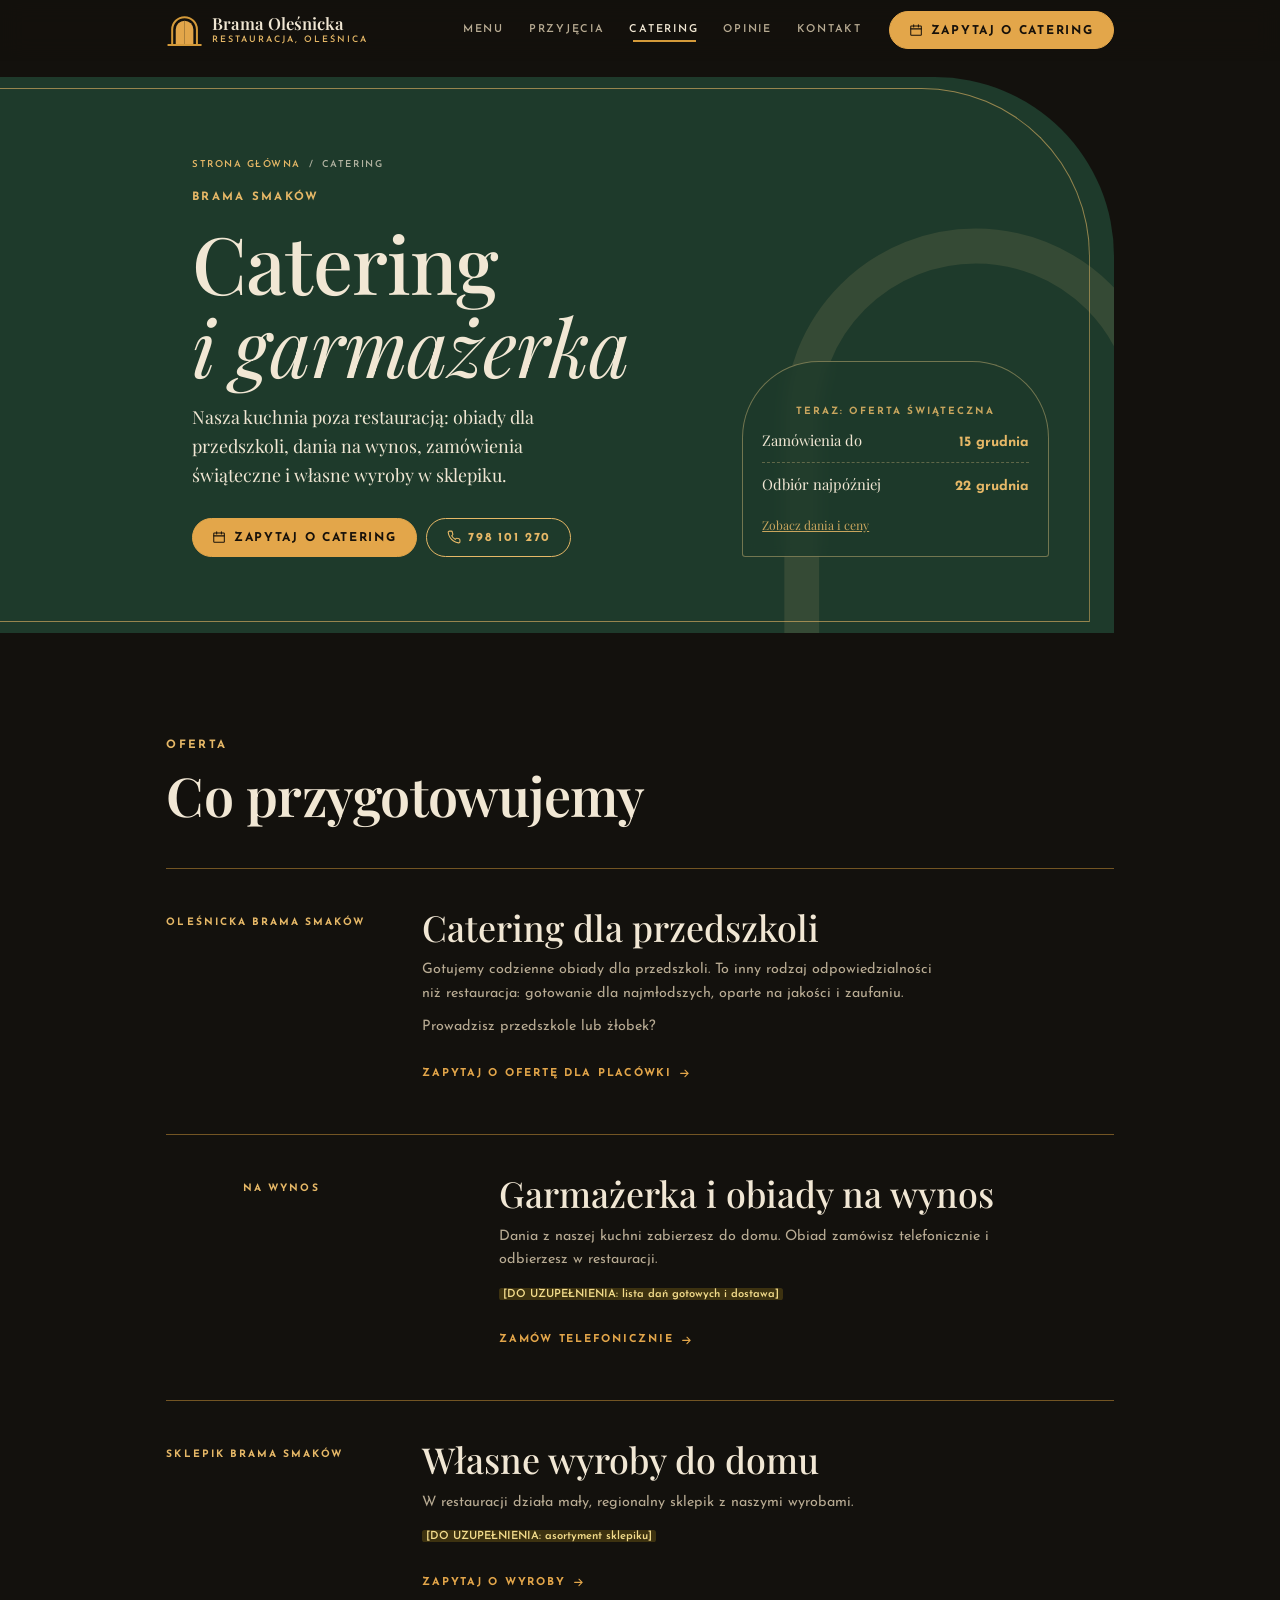
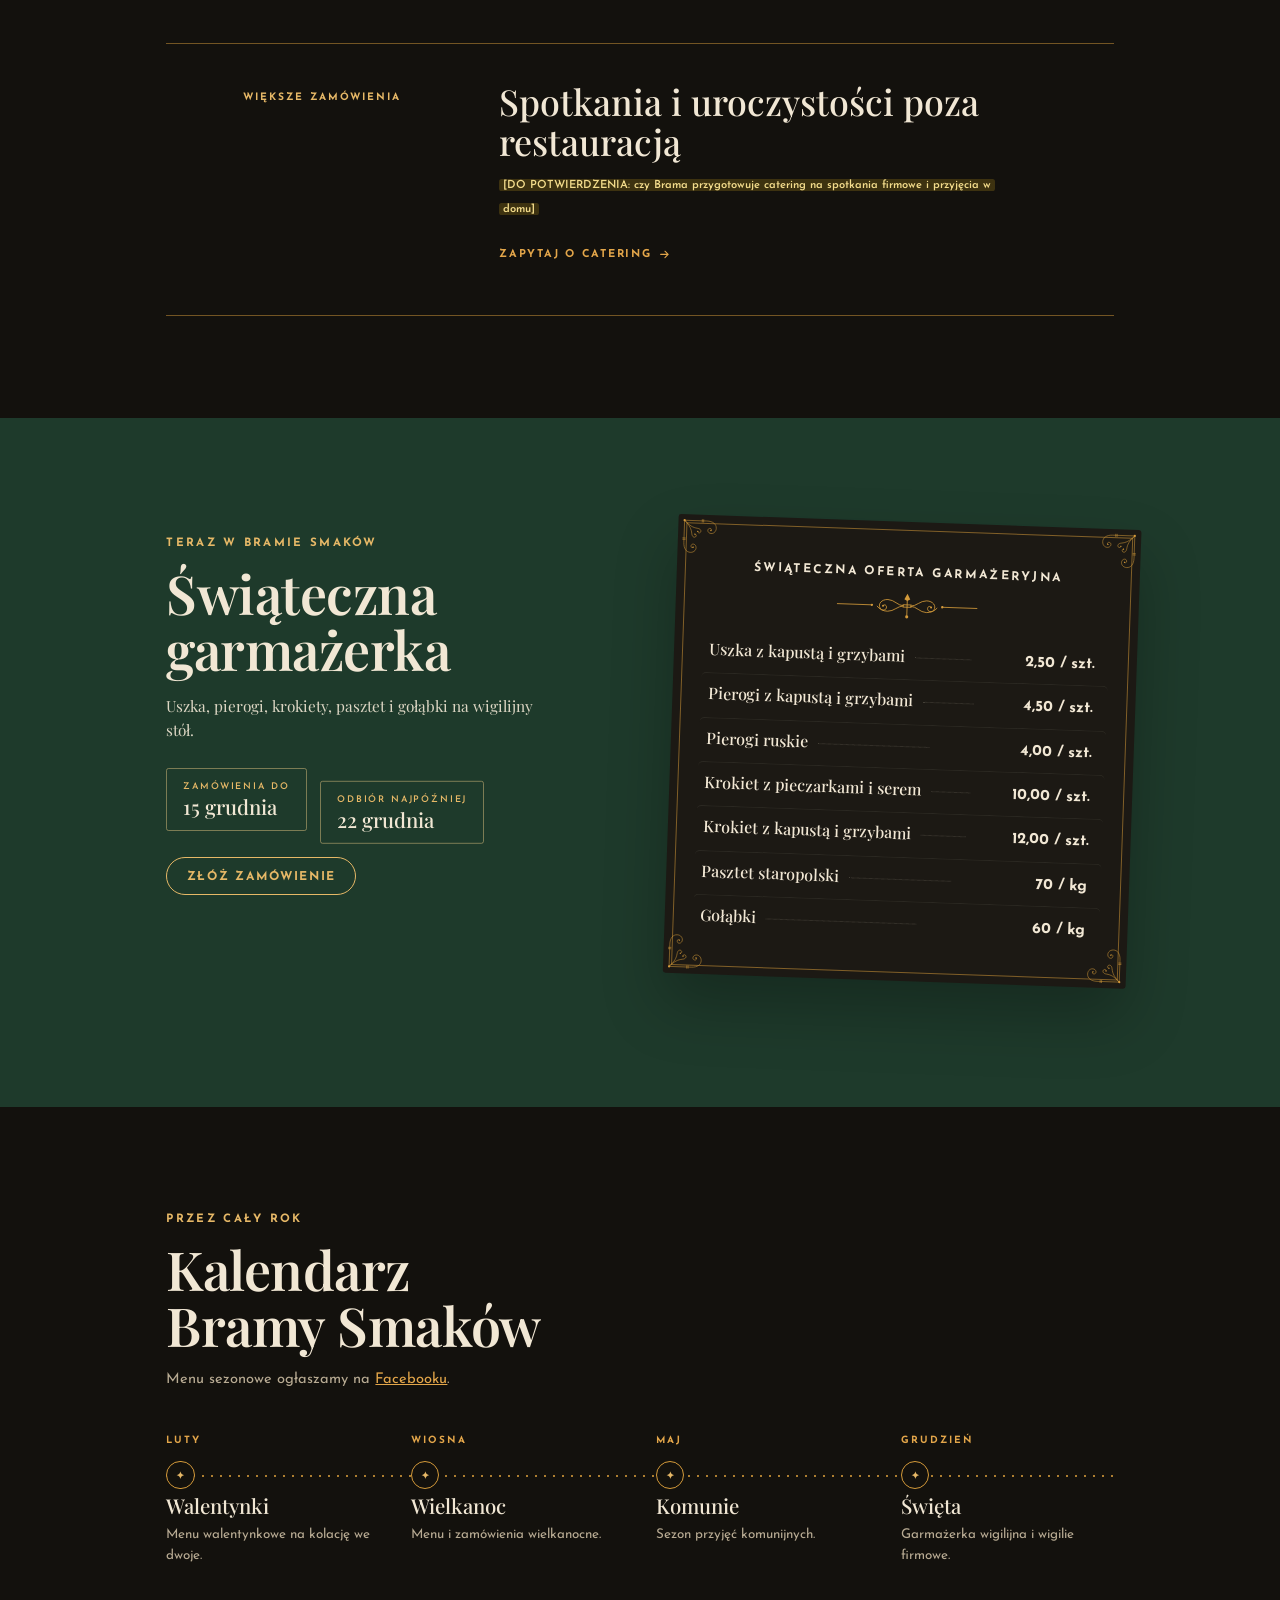
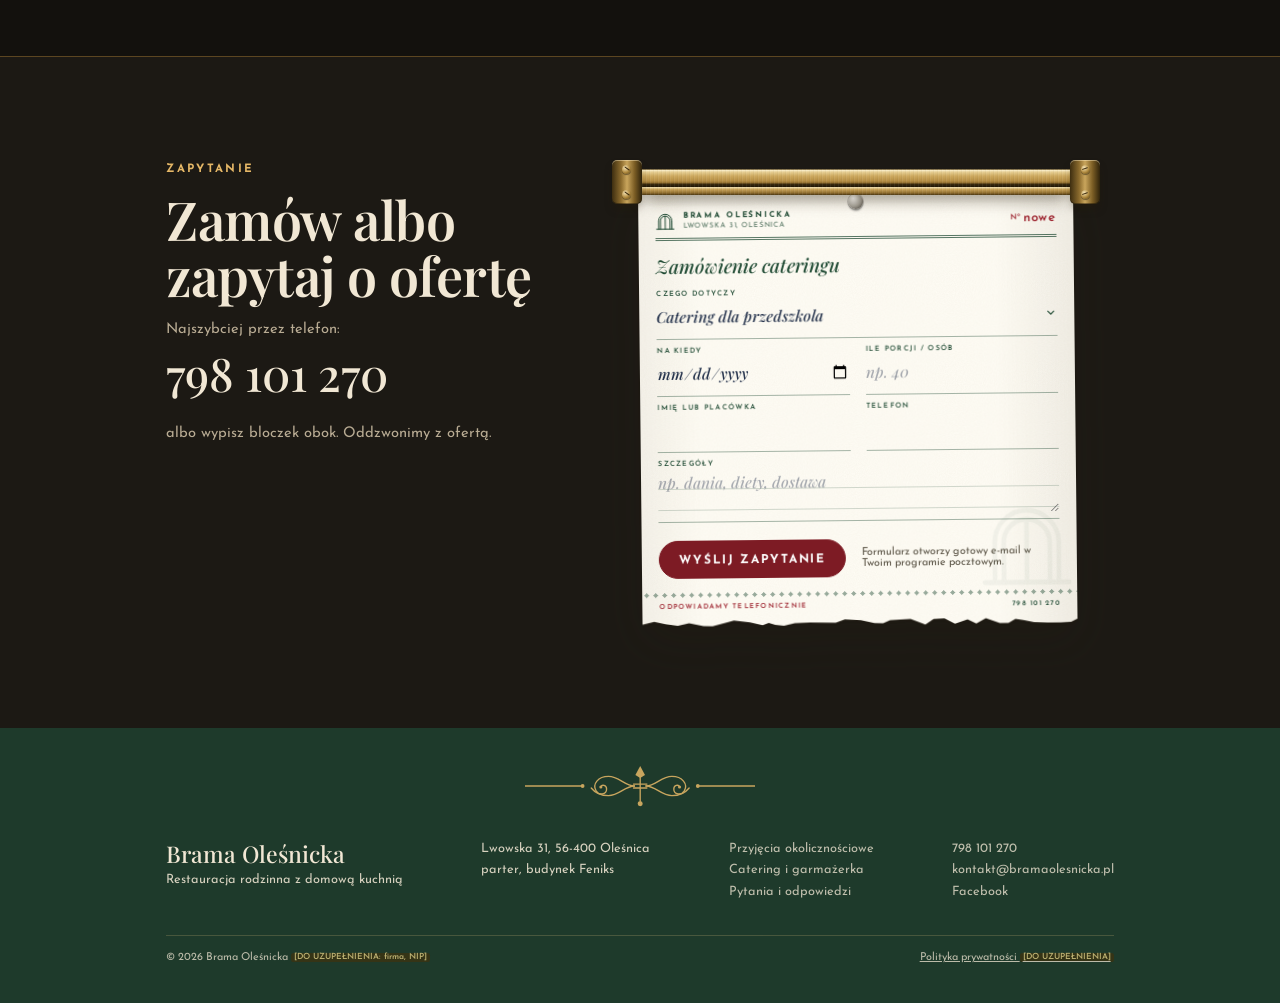
==== commit ea270e20: "Apply Pod lampą palette to Przyjęcia and Catering subpages Link pod-lampa.css on both subpages, set " ====
--- a/catering.html
+++ b/catering.html
@@ -12,13 +12,14 @@
 <meta property="og:description" content="Catering dla przedszkoli, garmażerka na wynos i zamówienia świąteczne z kuchni restauracji Brama Oleśnicka. Lwowska 31, Oleśnica. Tel. 798 101 270.">
 <meta property="og:url" content="https://bramaolesnicka.pl/catering.html">
 <!-- TODO: og:image 1200x630 -->
-<meta name="theme-color" content="#1F4A33">
+<meta name="theme-color" content="#13110D">
 <link rel="icon" href="data:image/svg+xml,%3Csvg xmlns='http://www.w3.org/2000/svg' viewBox='0 0 32 32'%3E%3Crect width='32' height='32' rx='6' fill='%231F4A33'/%3E%3Cpath d='M9 26V15a7 7 0 0 1 14 0v11' fill='none' stroke='%23D9BE7E' stroke-width='2.4'/%3E%3C/svg%3E">
 <!-- TODO przed wdrożeniem: fonty lokalnie (woff2, latin-ext) -->
 <link rel="preconnect" href="https://fonts.googleapis.com">
 <link rel="preconnect" href="https://fonts.gstatic.com" crossorigin>
 <link href="https://fonts.googleapis.com/css2?family=Josefin+Sans:wght@400;600;700&family=Playfair+Display:ital,wght@0,400;0,500;0,600;0,700;1,400;1,500&display=swap" rel="stylesheet">
 <link rel="stylesheet" href="assets/style.css">
+<link rel="stylesheet" href="assets/pod-lampa.css">
 <script type="application/ld+json">{"@context":"https://schema.org","@type":"BreadcrumbList","itemListElement":[{"@type":"ListItem","position":1,"name":"Brama Oleśnicka","item":"https://bramaolesnicka.pl/"},{"@type":"ListItem","position":2,"name":"Catering","item":"https://bramaolesnicka.pl/catering.html"}]}</script>
 </head>
 <body data-page="catering">
--- a/assets/pod-lampa.css
+++ b/assets/pod-lampa.css
@@ -0,0 +1,246 @@
+/* Paleta „Pod lampą” (v8, 13.11.2026): ciemna sala wieczorem, bursztyn lamp jako akcja.
+   Wczytywana po style.css, nadpisuje tokeny w obu trybach (jasnym i ciemnym). */
+:root{
+  --paper:#13110D;--sheet:#1C1914;--ink:#F1E7D4;--muted:#B8AB93;
+  --green:#1E3A2B;--on-green:#F1E7D4;
+  --gold:#D49A3A;--gold-text:#E6B867;--gold-on-green:#E6B867;
+  --wine:#E3A64A;--wine-hover:#F0BC6A;--on-wine:#17110A;
+  --line:rgba(241,231,212,.14);
+  --shadow:0 2px 6px rgba(0,0,0,.35),0 18px 40px rgba(0,0,0,.45);
+  --todo-bg:#3D3210;--todo-ink:#F3DC8C;
+  --tint:#E3A64A;--tint-o:.16;
+  color-scheme:dark;
+}
+
+/* ---------- Zdjęcia sali (v8) ---------- */
+/* Hero: zdjęcie sali pod szyldem, zieleń wygasa w prawo */
+.sign__photo{position:absolute;inset:0;width:100%;height:100%;object-fit:cover;object-position:60% 45%;z-index:-3;transform-origin:70% 40%;animation:sign-kb 26s ease-in-out infinite alternate}
+.sign__shade{position:absolute;inset:0;z-index:-2;pointer-events:none;
+  background:linear-gradient(90deg,var(--green) 0%,color-mix(in srgb,var(--green) 94%,transparent) 34%,color-mix(in srgb,var(--green) 55%,transparent) 62%,color-mix(in srgb,var(--green) 18%,transparent) 100%),
+             linear-gradient(0deg,color-mix(in srgb,var(--paper) 55%,transparent),transparent 40%)}
+@keyframes sign-kb{from{transform:scale(1.03)}to{transform:scale(1.12) translateX(-1.5%)}}
+.sign .today{background:color-mix(in srgb,var(--green) 78%,transparent);-webkit-backdrop-filter:blur(6px);backdrop-filter:blur(6px)}
+@media (max-width:calc(980px*.8)){
+  .sign__shade{background:linear-gradient(180deg,color-mix(in srgb,var(--green) 70%,transparent) 0%,var(--green) 45%)}
+  .sign__photo{object-position:50% 30%;height:60%}
+}
+
+/* O nas: zdjęcie stołu w łuku bramy */
+@media (min-width:calc(980px*.8)){.about{grid-template-columns:1.05fr .95fr;align-items:center}}
+.about__photo{position:relative;margin:0;padding:0;border:0;background:none;display:block;overflow:visible}
+.about__photo .ph{position:absolute;inset:0;overflow:hidden;border-radius:inherit}
+.about__photo img{width:100%;height:118%;object-fit:cover;will-change:transform}
+.about__photo::before{content:"";position:absolute;inset:-1rem 1rem 1rem -1rem;border:1.4px solid var(--gold);border-radius:inherit;z-index:-1;transition:inset .7s var(--ease)}
+@media (hover:hover){.about__photo:hover::before{inset:-.5rem .5rem .5rem -.5rem}}
+.about__photo figcaption{position:absolute;right:-.5rem;bottom:1.5rem;background:var(--sheet);color:var(--muted);font:600 .7rem var(--f-sans);letter-spacing:.18em;text-transform:uppercase;padding:.6rem .9rem;border-left:2px solid var(--gold)}
+
+/* Galeria: zdjęcia zamiast ramek */
+.gal__ph{cursor:zoom-in;text-decoration:none}
+.gal__ph img{position:absolute;inset:0;width:100%;height:100%;object-fit:cover;transition:transform 1.1s var(--ease),filter .6s}
+.gal__ph::before{background:var(--tint);opacity:var(--tint-o);mix-blend-mode:soft-light;z-index:1;transition:opacity .6s}
+.gal__ph::after{z-index:2;border-color:color-mix(in srgb,var(--gold) 0%,transparent);inset:1.2rem;transition:inset .6s var(--ease),border-color .5s}
+.gal__ph:focus-visible{outline:3px solid var(--wine);outline-offset:3px}
+@media (hover:hover){
+  .gal__it:hover .gal__ph::before{transform:none;opacity:0}
+  .gal__it:hover .gal__ph::after{inset:.7rem;border-color:var(--gold)}
+  .gal__it:hover .gal__ph img{transform:scale(1.07)}
+}
+.photo-tint{position:relative}
+.photo-tint::after{content:"";position:absolute;inset:0;background:var(--tint);opacity:var(--tint-o);mix-blend-mode:soft-light;pointer-events:none}
+
+/* Lightbox */
+.lb{position:fixed;inset:0;z-index:90;display:grid;place-items:center;padding:4vmin;background:rgba(10,9,7,.9);opacity:0;visibility:hidden;transition:opacity .35s,visibility 0s .35s}
+.lb.is-open{opacity:1;visibility:visible;transition:opacity .35s}
+.lb img{max-width:100%;max-height:82vh;box-shadow:0 30px 80px rgba(0,0,0,.6);transform:scale(.96);transition:transform .5s var(--ease)}
+.lb.is-open img{transform:none}
+.lb p{color:var(--ink);font:600 .75rem var(--f-sans);letter-spacing:.2em;text-transform:uppercase;margin-top:1rem;text-align:center}
+.lb button{position:absolute;width:3rem;height:3rem;border-radius:50%;border:1px solid var(--line);background:var(--sheet);color:var(--ink);font-size:1.4rem;cursor:pointer;display:grid;place-items:center;transition:background .3s,color .3s}
+.lb button:hover{background:var(--wine);color:var(--on-wine)}
+.lb__x{top:1.25rem;right:1.25rem}.lb__p{left:1.25rem;top:50%}.lb__n{right:1.25rem;top:50%}
+@media (prefers-reduced-motion:reduce){.sign__photo{animation:none}.gal__ph img,.lb,.lb img{transition:none}}
+
+/* Logo na ciemnym tle */
+.gate__frame,.gate__ground{stroke:var(--gold)}
+
+/* ---------- Opinie: pas pod lampą (v8) ----------
+   Pełna szerokość ekranu, wjeżdża pod kartę z adresem w hero.
+   Lewa część: ocena; pod nią i obok przesuwają się cytaty. */
+.proof{--side:max(1.25rem,calc((100vw - var(--wrap))/2));--mx:30%;--my:50%;
+  position:relative;z-index:1;isolation:isolate;overflow:hidden;
+  margin-top:-4.5rem;padding:9rem 0 5.5rem;
+  background:
+    linear-gradient(var(--paper) 0 4.5rem,transparent 4.5rem),
+    url("data:image/svg+xml,%3Csvg xmlns='http://www.w3.org/2000/svg' width='32' height='18'%3E%3Cpath d='M0 18a16 16 0 0 1 32 0M-16 9a16 16 0 0 1 32 0M16 9a16 16 0 0 1 32 0' fill='none' stroke='%23E6B867' stroke-opacity='.07' stroke-width='1'/%3E%3C/svg%3E"),
+    linear-gradient(180deg,var(--paper),var(--sheet) 30%,var(--sheet) 70%,var(--paper));
+  background-origin:border-box;
+}
+.proof::before,.proof::after{content:"";position:absolute;left:0;right:0;height:1px;z-index:3;
+  background:linear-gradient(90deg,transparent,var(--gold) 15%,var(--gold) 85%,transparent);opacity:.55}
+.proof::before{top:4.5rem}.proof::after{bottom:0}
+.proof__glow{position:absolute;inset:0;z-index:-1;pointer-events:none;
+  background:radial-gradient(38rem 26rem at var(--mx) var(--my),color-mix(in srgb,var(--wine) 22%,transparent),transparent 70%);transition:background .2s}
+
+.proof__rows{display:grid;gap:1.25rem;padding-left:calc(var(--side) + 27rem)}
+.qrow{overflow:visible;-webkit-mask:linear-gradient(90deg,transparent,#000 6rem);mask:linear-gradient(90deg,transparent,#000 6rem)}
+.qrow__track{list-style:none;margin:0;padding:0;display:flex;gap:1.25rem;width:max-content;animation:qmove 70s linear infinite}
+.qrow--b .qrow__track{animation-duration:84s;animation-direction:reverse;margin-left:-12rem}
+.proof__rows:hover .qrow__track{animation-play-state:paused}
+@keyframes qmove{to{transform:translateX(calc(-50% - .625rem))}}
+
+.q figure{margin:0;width:25rem;min-height:100%;padding:1.6rem 1.8rem 1.4rem;position:relative;
+  background:color-mix(in srgb,var(--paper) 70%,transparent);border:1px solid var(--line);
+  display:flex;flex-direction:column;gap:.8rem;transition:border-color .4s,background-color .4s,transform .5s var(--ease),box-shadow .5s}
+.q figure::before{content:"„";position:absolute;right:1.1rem;top:-.6rem;font:italic 600 5.5rem/1 var(--f-serif);color:var(--gold);opacity:.18;transition:opacity .4s,transform .5s var(--ease)}
+.q__stars{display:flex;gap:.15rem;color:var(--gold)}
+.q__stars svg{width:.85rem;height:.85rem}
+.q blockquote{margin:0;font:italic 400 1.22rem/1.5 var(--f-serif);color:var(--ink);flex:1}
+.q figcaption{display:flex;justify-content:space-between;gap:1rem;align-items:baseline;border-top:1px solid var(--line);padding-top:.75rem}
+.q figcaption b{font:500 1.05rem var(--f-serif)}
+.q figcaption span{font:600 .62rem var(--f-sans);letter-spacing:.18em;text-transform:uppercase;color:var(--muted)}
+@media (hover:hover){
+  .q:hover figure{border-color:color-mix(in srgb,var(--gold) 70%,transparent);background:color-mix(in srgb,var(--sheet) 92%,var(--gold));transform:translateY(-4px);box-shadow:0 20px 40px -20px rgba(0,0,0,.7)}
+  .q:hover figure::before{opacity:.45;transform:translateY(.3rem)}
+}
+
+/* Ocena */
+.proof__score{position:absolute;z-index:2;top:4.5rem;bottom:0;left:0;width:calc(var(--side) + 30rem);
+  padding:0 5rem 0 var(--side);display:flex;flex-direction:column;justify-content:center;
+  background:linear-gradient(90deg,color-mix(in srgb,var(--sheet) 93%,transparent) 0,color-mix(in srgb,var(--sheet) 96%,transparent) calc(100% - 4.5rem),transparent)}
+.proof__score .caps{margin:0;font-size:.8rem;color:var(--gold-text)}
+.proof__num{margin:.4rem 0 0;display:flex;align-items:baseline;gap:.8rem;line-height:.9}
+.proof__num span{font:500 clamp(7rem,5rem + 7vw,11.5rem)/.9 var(--f-serif);letter-spacing:-.03em;
+  background:linear-gradient(180deg,#F6D9A0 0%,var(--gold) 55%,#9C6A22 100%);-webkit-background-clip:text;background-clip:text;color:transparent;font-variant-numeric:lining-nums tabular-nums}
+.proof__num small{font:600 1.1rem var(--f-sans);letter-spacing:.14em;color:var(--muted)}
+.proof__stars{position:relative;display:inline-block;align-self:flex-start;margin:1rem 0 1.1rem;line-height:0}
+.proof__stars span{display:flex;gap:.35rem}
+.proof__stars svg{width:1.7rem;height:1.7rem;flex:none}
+.proof__stars-bg{color:color-mix(in srgb,var(--gold) 22%,transparent)}
+.proof__stars-fg{position:absolute;inset:0;color:var(--gold);clip-path:inset(0 calc(100% - var(--fill)) 0 0);transition:clip-path 1.6s var(--ease) .3s}
+.proof:not(.is-in) .proof__stars-fg{clip-path:inset(0 100% 0 0)}
+.proof__meta{margin:0;font:400 1.05rem var(--f-sans);color:var(--muted);display:flex;flex-direction:column;gap:.35rem}
+.proof__meta span{display:flex;align-items:baseline;gap:.6rem}
+.proof__meta b{min-width:3.6rem}
+.proof__meta b{font:500 1.6rem var(--f-serif);color:var(--ink);font-variant-numeric:tabular-nums}
+.proof__links{display:flex;flex-wrap:wrap;align-items:center;gap:1rem 1.75rem;margin-top:1.75rem}
+.proof__links .more{margin:0}
+.proof__links .btn svg{width:1rem;height:1rem}
+
+@media (max-width:calc(1100px*.8)){
+  .proof{padding:7.5rem 0 3.5rem;display:flex;flex-direction:column}
+  .proof__score{order:-1}
+  .proof::before{top:4.5rem}
+  .proof__score{position:relative;top:auto;width:auto;padding:0 var(--side) 2.5rem;background:none}
+  .proof__rows{padding-left:0}
+  .qrow--b{display:none}
+  .q figure{width:min(82vw,22rem)}
+  .qrow{-webkit-mask:none;mask:none}
+}
+@media (prefers-reduced-motion:reduce){
+  .qrow{overflow-x:auto;-webkit-mask:none;mask:none}
+  .qrow__track{animation:none}
+  .q[aria-hidden="true"]{display:none}
+  .proof__stars-fg{transition:none}
+  .proof:not(.is-in) .proof__stars-fg{clip-path:inset(0 calc(100% - var(--fill)) 0 0)}
+}
+
+/* ---------- Pasek przewijania (v8) ----------
+   Ciemna szyna jak sala, suwak w złocie lamp z odstępem od krawędzi.
+   Chrome/Edge/Safari: ::-webkit-scrollbar. Firefox: scrollbar-color. */
+html{--sb-track:#0E0C09;--sb-thumb:#8A6526;--sb-thumb-hi:#E6B867}
+html::-webkit-scrollbar{width:12px;height:12px}
+html::-webkit-scrollbar-track{background:var(--sb-track);border-left:1px solid rgba(212,154,58,.14)}
+html::-webkit-scrollbar-thumb{
+  border:3px solid transparent;border-radius:999px;background-clip:padding-box;
+  background-color:var(--sb-thumb);
+  background-image:linear-gradient(180deg,rgba(246,217,160,.55),rgba(212,154,58,.15) 45%,rgba(0,0,0,.25));
+  box-shadow:inset 0 0 0 1px rgba(246,217,160,.18)}
+html::-webkit-scrollbar-thumb:hover{background-color:#B88634;border-width:2px}
+html::-webkit-scrollbar-thumb:active{background-color:var(--sb-thumb-hi)}
+html::-webkit-scrollbar-corner{background:var(--sb-track)}
+@supports not selector(::-webkit-scrollbar){
+  html{scrollbar-color:#B88634 var(--sb-track);scrollbar-width:thin}
+}
+::selection{background:rgba(227,166,74,.85);color:#17110A}
+
+/* ---------- Karta na głównej: zapowiedź (v8) ----------
+   Pełna karta jest w menu.html. Tu 6 dań, skróty do działów i przycisk. */
+#menu.picks{padding-bottom:clamp(3rem,2rem + 3vw,5rem)}
+.picks__in{display:grid;gap:2.5rem;align-items:start}
+.picks__in>*{min-width:0}
+@media (min-width:900px){.picks__in{grid-template-columns:minmax(0,.85fr) minmax(0,1.15fr);gap:clamp(3rem,5vw,6rem);align-items:center}}
+.picks__intro .caps{color:var(--gold-text)}
+.picks__intro h2{font-size:clamp(2.6rem,1.8rem + 3vw,4.4rem);font-weight:500;margin:.6rem 0 1rem;line-height:1.02}
+.picks__intro h2 i{color:var(--gold-text)}
+.picks__lead{color:var(--muted);font-size:1.12rem;max-width:30rem}
+.picks__gratis{display:inline-flex;gap:.6rem;align-items:center;margin:1.25rem 0 1.75rem;padding:.55rem 1rem .55rem .8rem;border:1px solid color-mix(in srgb,var(--gold) 45%,transparent);border-radius:999px;font-size:1rem}
+.picks__gratis svg{width:1.3rem;height:1.3rem;color:var(--gold)}
+.picks__gratis b{color:var(--gold-text);font-weight:600}
+.picks__all{display:inline-flex;align-items:center;gap:.75rem}
+.picks__all small{font:600 .66rem var(--f-sans);letter-spacing:.12em;opacity:.7;padding-left:.75rem;border-left:1px solid currentColor}
+.picks__all svg{width:1rem;height:1rem;transition:transform .35s var(--ease)}
+.picks__all:hover svg{transform:translateX(4px)}
+.picks__cats{margin-top:2.25rem}
+.picks__cats .caps{font-size:.68rem;color:var(--muted);margin:0 0 .75rem}
+.picks__cats ul{list-style:none;margin:0;padding:0;display:flex;flex-wrap:wrap;gap:.45rem}
+.picks__cats a{display:block;padding:.5rem .85rem;min-height:40px;border:1px solid var(--line);border-radius:999px;text-decoration:none;color:var(--ink);font:600 .7rem/1.6 var(--f-sans);letter-spacing:.1em;text-transform:uppercase;transition:border-color .3s,color .3s,background-color .3s}
+.picks__cats a:hover{border-color:var(--gold);color:var(--gold-text);background:color-mix(in srgb,var(--gold) 8%,transparent)}
+
+.picks__card .card__title{margin-bottom:1.5rem}
+.picks__list{list-style:none;margin:0;padding:0;counter-reset:pk}
+.picks__list li{border-bottom:1px solid var(--line)}
+.picks__list li:last-child{border-bottom:0}
+.pk{display:block;padding:1.05rem .35rem;text-decoration:none;color:inherit;position:relative;transition:background-color .35s}
+.pk__top{display:flex;align-items:baseline;gap:.7rem}
+.pk__n{font:500 clamp(1.2rem,1.05rem + .5vw,1.45rem)/1.25 var(--f-serif);color:var(--ink);transition:color .3s}
+.pk__dots{flex:1;min-width:1rem;border-bottom:1px dotted color-mix(in srgb,var(--ink) 25%,transparent);transform:translateY(-.3rem);transition:border-color .3s}
+.pk__p{font:700 1.1rem var(--f-sans);color:var(--gold-text);white-space:nowrap}
+.pk__p small{font-size:.72rem;color:var(--muted);font-weight:600}
+.pk__d{display:block;margin-top:.25rem;font:400 .95rem/1.5 var(--f-sans);color:var(--muted)}
+.pk__q{margin:.6rem 0 0;padding-left:.85rem;border-left:2px solid var(--gold);font:italic 400 1rem/1.45 var(--f-serif);color:color-mix(in srgb,var(--ink) 85%,transparent)}
+.pk__q cite{display:block;margin-top:.2rem;font:600 .62rem var(--f-sans);letter-spacing:.16em;text-transform:uppercase;font-style:normal;color:var(--muted)}
+@media (hover:hover){
+  .pk:hover{background:color-mix(in srgb,var(--gold) 6%,transparent)}
+  .pk:hover .pk__n{color:var(--gold-text)}
+  .pk:hover .pk__dots{border-bottom-color:var(--gold)}
+}
+.pk:focus-visible{outline:2px solid var(--wine);outline-offset:2px}
+@media (max-width:600px){
+  .picks__card{padding-inline:1.1rem}
+  .picks__all{width:100%;justify-content:center}
+  .picks__cats ul{flex-wrap:nowrap;overflow-x:auto;scrollbar-width:none;margin-inline:-1.25rem;padding-inline:1.25rem}
+  .picks__cats ul::-webkit-scrollbar{display:none}
+  .picks__cats li{flex:none}
+}
+
+/* ---------- Hero na telefonie (v8) ----------
+   Zdjęcie sali na górze bez zielonej zasłony, krótszy tekst,
+   jeden główny przycisk, „Codziennie w karcie” jako pasek. */
+@media (max-width:600px){
+  .hero:not(.hero--sub) .sign{padding-top:calc(66vw + .5rem);padding-bottom:4.5rem}
+  .hero:not(.hero--sub) .sign__photo{height:72vw;object-position:46% 50%;animation-duration:30s}
+  .hero:not(.hero--sub) .sign__shade{background:linear-gradient(180deg,rgba(0,0,0,.08) 0,transparent 22vw,color-mix(in srgb,var(--green) 55%,transparent) 50vw,var(--green) 71vw)}
+  .hero:not(.hero--sub) .sign__frame{display:none}
+  .nav .icon-btn{flex:none}
+  .hero:not(.hero--sub) .sign__arch{display:none}
+  .hero:not(.hero--sub) .sign .caps{font-size:.72rem;letter-spacing:.2em}
+  .hero:not(.hero--sub) .sign h1{font-size:3.4rem;margin:.55rem 0 .7rem}
+  .hero:not(.hero--sub) .sign__who{display:none}
+  .hero:not(.hero--sub) .sign__lead{font-size:1.08rem;line-height:1.55}
+  .hero:not(.hero--sub) .sign__actions{margin-top:1.5rem;flex-direction:column;align-items:stretch;gap:.35rem}
+  .hero:not(.hero--sub) .sign__actions .btn{width:100%;justify-content:center}
+  .hero:not(.hero--sub) .sign__menu{background:none!important;border-color:transparent!important;color:var(--gold-on-green)!important;min-height:44px}
+  .hero:not(.hero--sub) .sign__menu::before{display:none}
+  .hero:not(.hero--sub) .sign__menu::after{content:"→";margin-left:.5rem;transition:transform .3s var(--ease)}
+  .hero:not(.hero--sub) .sign__grid{gap:1.5rem}
+  .hero:not(.hero--sub) .today{display:flex;flex-wrap:wrap;gap:.45rem;padding:0;border:0;border-radius:0;background:none!important;transform:none!important;max-width:none;-webkit-backdrop-filter:none;backdrop-filter:none}
+  .hero:not(.hero--sub) .today>.caps,.hero:not(.hero--sub) .today>p{display:none}
+  .hero:not(.hero--sub) .today__row{flex:none;gap:.5rem;padding:.45rem .8rem;border:1px solid rgba(230,184,103,.4)!important;border-radius:999px;background:rgba(0,0,0,.18)}
+  .hero:not(.hero--sub) .today__row span{font-size:.92rem}
+  .hero:not(.hero--sub) .today__row b{font-size:.85rem}
+  .hero:not(.hero--sub) .info{margin-top:-2.5rem}
+  .hero:not(.hero--sub) .info a[href^="tel:"]{display:none}
+  .hero:not(.hero--sub) .info>*{padding:1rem 1.25rem}
+  .hero:not(.hero--sub) .info strong{font-size:1.05rem}
+  .nb{white-space:nowrap}
+}
+@media (max-width:380px){.nav__in{gap:.6rem}.logo{gap:.5rem}.logo b{font-size:1.12rem}.logo svg.gate{width:2.4rem;height:2.4rem}}
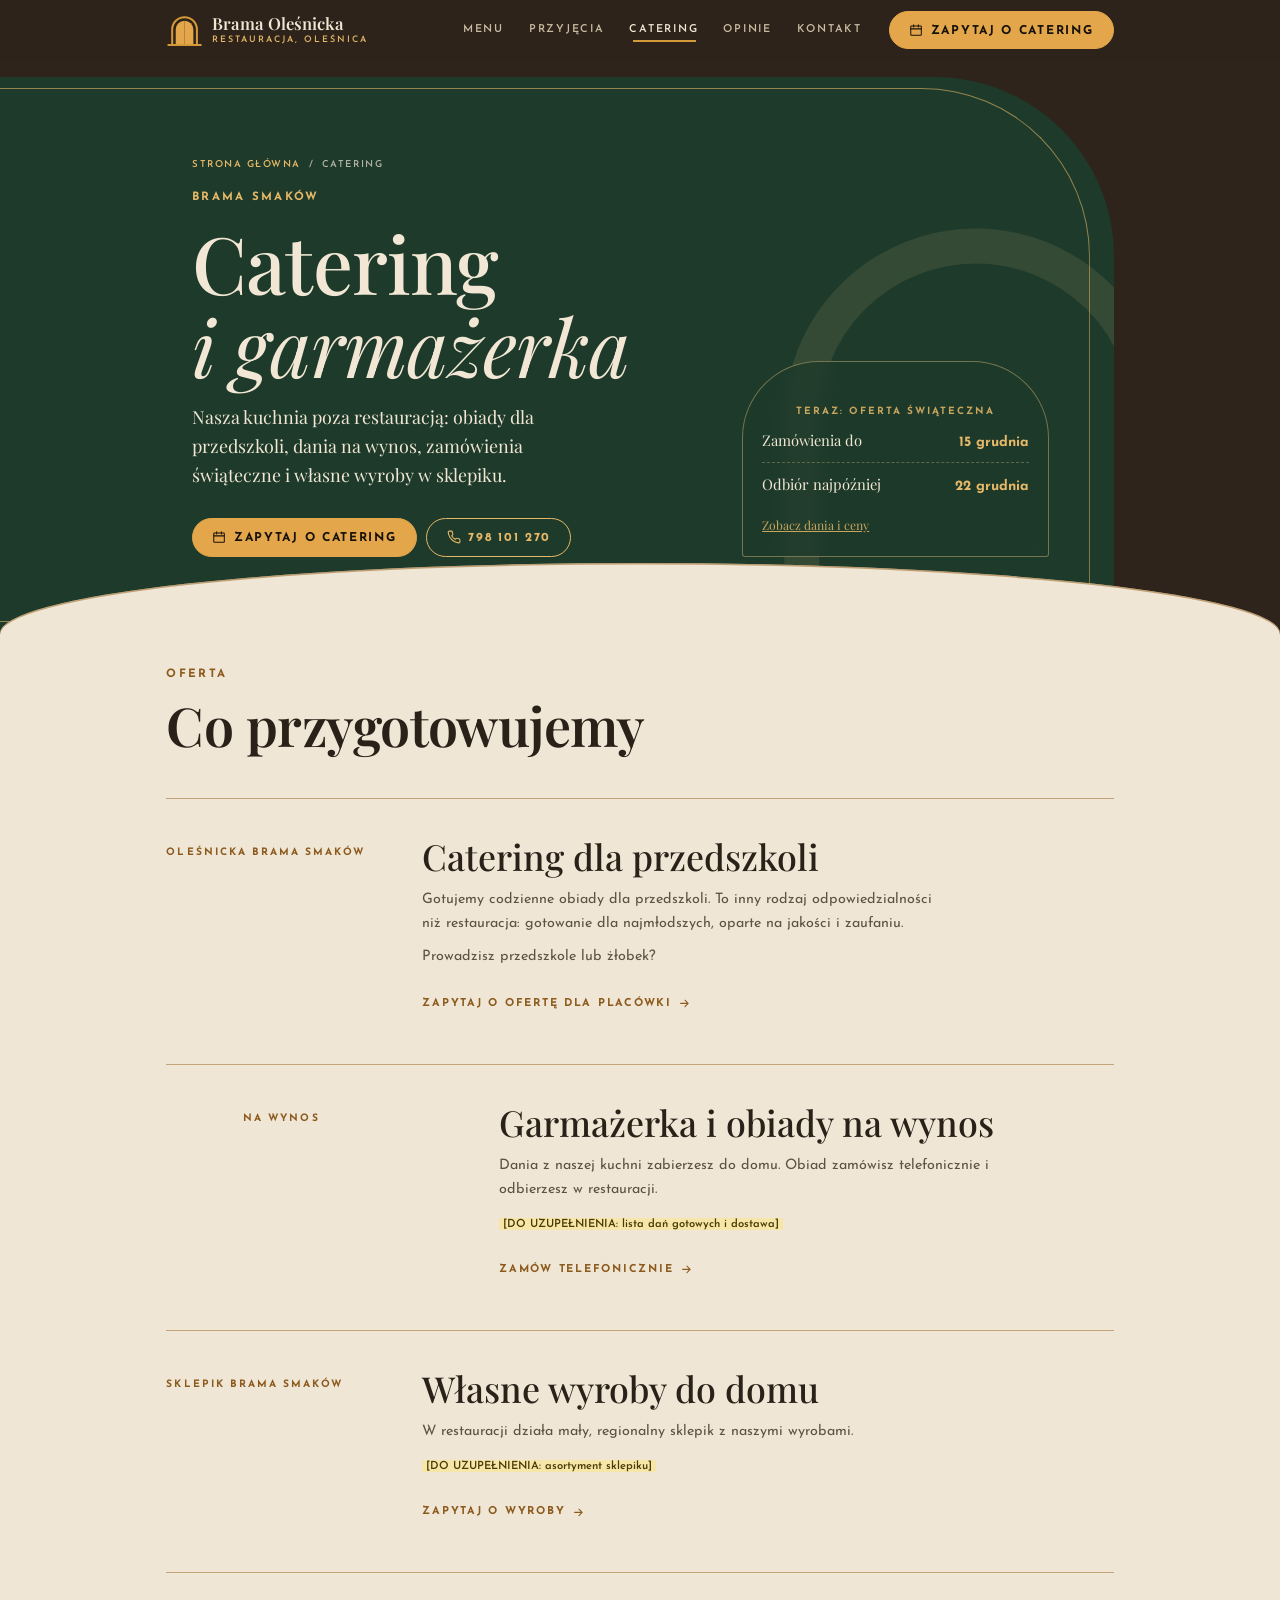
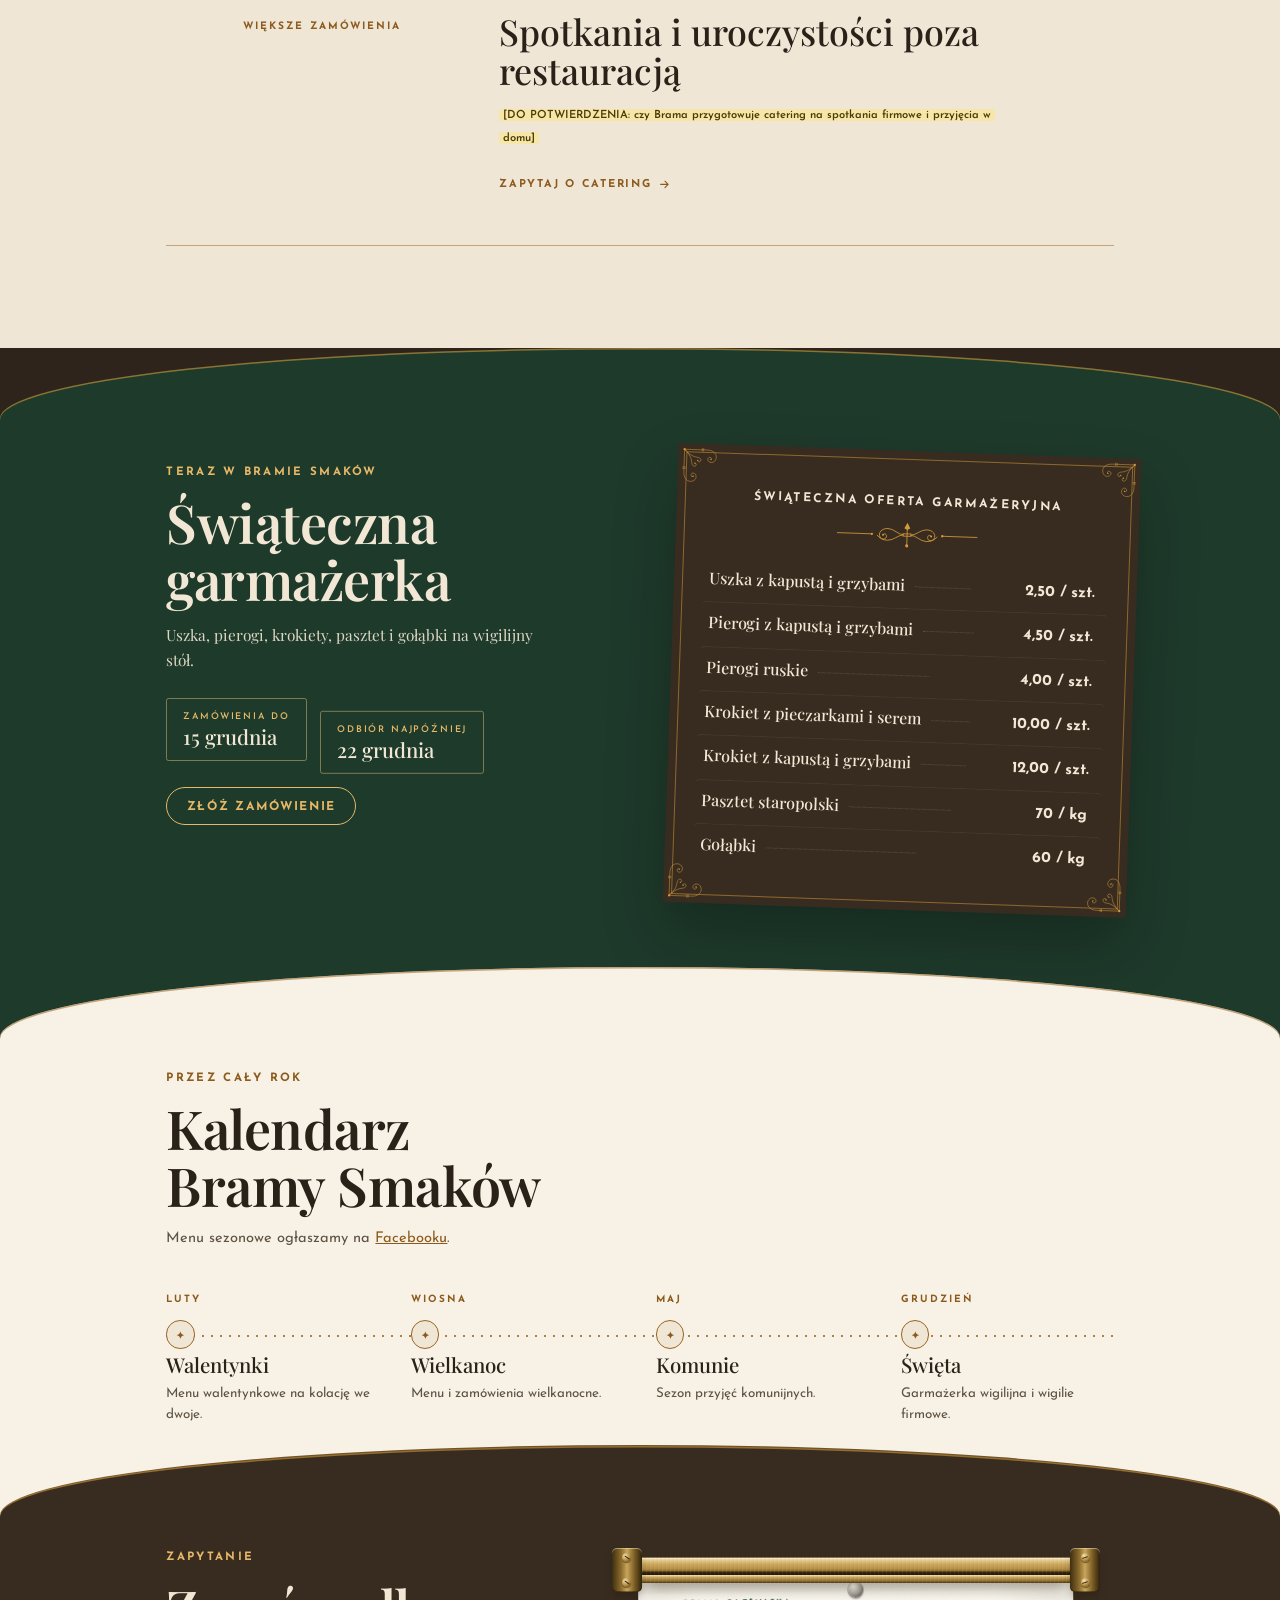
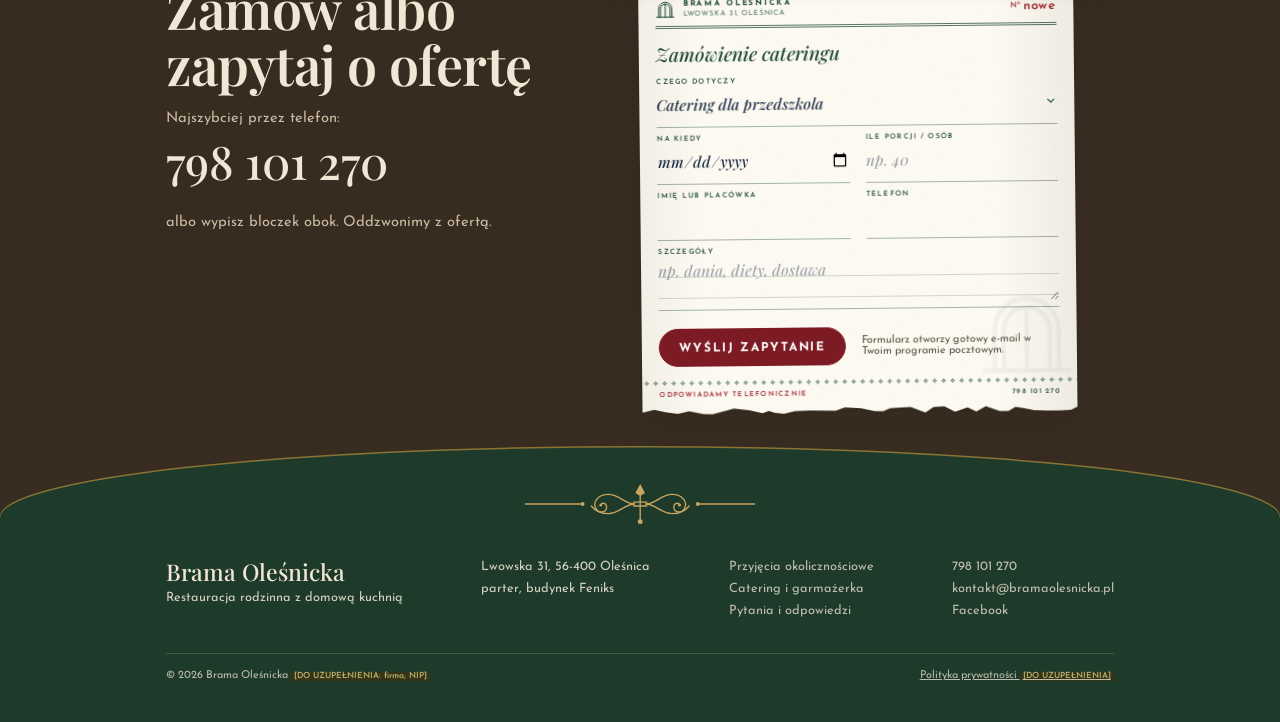
==== commit 53374b51: "Walnut palette, light Rytm sections and gate-arch transitions (v10) Dark sections move from near-bla" ====
--- a/catering.html
+++ b/catering.html
@@ -12,7 +12,7 @@
 <meta property="og:description" content="Catering dla przedszkoli, garmażerka na wynos i zamówienia świąteczne z kuchni restauracji Brama Oleśnicka. Lwowska 31, Oleśnica. Tel. 798 101 270.">
 <meta property="og:url" content="https://bramaolesnicka.pl/catering.html">
 <!-- TODO: og:image 1200x630 -->
-<meta name="theme-color" content="#13110D">
+<meta name="theme-color" content="#2E241B">
 <link rel="icon" href="data:image/svg+xml,%3Csvg xmlns='http://www.w3.org/2000/svg' viewBox='0 0 32 32'%3E%3Crect width='32' height='32' rx='6' fill='%231F4A33'/%3E%3Cpath d='M9 26V15a7 7 0 0 1 14 0v11' fill='none' stroke='%23D9BE7E' stroke-width='2.4'/%3E%3C/svg%3E">
 <!-- TODO przed wdrożeniem: fonty lokalnie (woff2, latin-ext) -->
 <link rel="preconnect" href="https://fonts.googleapis.com">
@@ -99,7 +99,7 @@
   </div>
 </section>
 
-<section class="sec offers" id="oferta" aria-labelledby="oferta-h">
+<section class="sec offers is-light cut" id="oferta" aria-labelledby="oferta-h">
   <div class="wrap">
     <div class="sub-head"><p class="caps">Oferta</p><h2 id="oferta-h">Co przygotowujemy</h2></div>
     <article class="offer">
@@ -121,7 +121,7 @@
   </div>
 </section>
 
-<section class="sec season" id="swieta" aria-labelledby="sw-h">
+<section class="sec season cut" id="swieta" aria-labelledby="sw-h">
   <div class="wrap season__in">
     <div>
       <p class="caps">Teraz w Bramie Smaków</p>
@@ -146,7 +146,7 @@
   </div>
 </section>
 
-<section class="sec sub-cal" id="kalendarz" aria-labelledby="cal-h">
+<section class="sec sub-cal is-light is-sheet cut" id="kalendarz" aria-labelledby="cal-h">
   <div class="wrap">
     <div class="sub-head"><p class="caps">Przez cały rok</p><h2 id="cal-h">Kalendarz Bramy Smaków</h2><p class="sub-lead">Menu sezonowe ogłaszamy na <a href="https://www.facebook.com/100063495913166" target="_blank" rel="noopener">Facebooku</a>.</p></div>
     <ol class="cal" data-reveal>
@@ -158,7 +158,7 @@
   </div>
 </section>
 
-<section class="sec sub-form" id="zapytanie" aria-labelledby="form-h">
+<section class="sec sub-form cut" id="zapytanie" aria-labelledby="form-h">
   <div class="wrap sub-form__grid">
     <div class="sub-head">
       <p class="caps">Zapytanie</p>
@@ -193,7 +193,7 @@
   </div>
 </section>
 </main>
-<div class="foot-bg"><footer>
+<div class="foot-bg"><footer class="cut">
   <svg class="idiv idiv--foot" aria-hidden="true"><use href="#iron-div"/></svg>
   <div class="wrap">
     <div class="foot">
--- a/assets/pod-lampa.css
+++ b/assets/pod-lampa.css
@@ -1,7 +1,7 @@
 /* Paleta „Pod lampą” (v8, 13.11.2026): ciemna sala wieczorem, bursztyn lamp jako akcja.
    Wczytywana po style.css, nadpisuje tokeny w obu trybach (jasnym i ciemnym). */
 :root{
-  --paper:#13110D;--sheet:#1C1914;--ink:#F1E7D4;--muted:#B8AB93;
+  --paper:#2E241B;--sheet:#382C21;--ink:#F1E7D4;--muted:#C9BCA2;
   --green:#1E3A2B;--on-green:#F1E7D4;
   --gold:#D49A3A;--gold-text:#E6B867;--gold-on-green:#E6B867;
   --wine:#E3A64A;--wine-hover:#F0BC6A;--on-wine:#17110A;
@@ -244,3 +244,26 @@
   .nb{white-space:nowrap}
 }
 @media (max-width:380px){.nav__in{gap:.6rem}.logo{gap:.5rem}.logo b{font-size:1.12rem}.logo svg.gate{width:2.4rem;height:2.4rem}}
+
+/* ---------- Rytm + Orzech + Łuk bramy (v10, 14.11.2026) ----------
+   Ciemne sekcje: orzech #2E241B (zamiast prawie-czerni). Wybrane sekcje są
+   jasne (.is-light): kremowy papier, przyciski i ornamenty w ciemnym brązie,
+   bo bursztyn na kremie miał kontrast 1,8:1. Sekcja, której tło różni się
+   od poprzedniej, ma klasę .cut: zaczyna się płaskim łukiem bramy ze złotą nitką. */
+:where(.sec,.proof){background-color:var(--paper)}
+.is-light{
+  --paper:#EFE6D6;--sheet:#F7F1E6;--ink:#2A2119;--muted:#5E5343;
+  --gold:#9A6420;--gold-text:#8C5A1C;--line:rgba(42,33,25,.15);
+  --wine:#8C5A1C;--wine-hover:#74490F;--on-wine:#FFF8EC;
+  --shadow:0 2px 6px rgba(60,40,10,.08),0 18px 40px rgba(60,40,10,.12);
+  --todo-bg:#F6E7A8;--todo-ink:#4A3A06;
+  color-scheme:light;background-color:var(--paper);color:var(--ink);
+}
+.is-light.is-sheet{background-color:var(--sheet)}
+:root{--arch:clamp(2.25rem,1rem + 4.5vw,5.5rem)}
+.cut{position:relative;z-index:3;margin-top:calc(-1 * var(--arch));
+  border-radius:50% 50% 0 0/var(--arch) var(--arch) 0 0;
+  box-shadow:inset 0 1.5px 0 0 color-mix(in srgb,#D49A3A 60%,transparent)}
+.cut.is-light{box-shadow:inset 0 1.5px 0 0 color-mix(in srgb,#9A6420 55%,transparent)}
+.cut:is(.season,.res)::before{display:none}
+.res.cut{border-top:0}
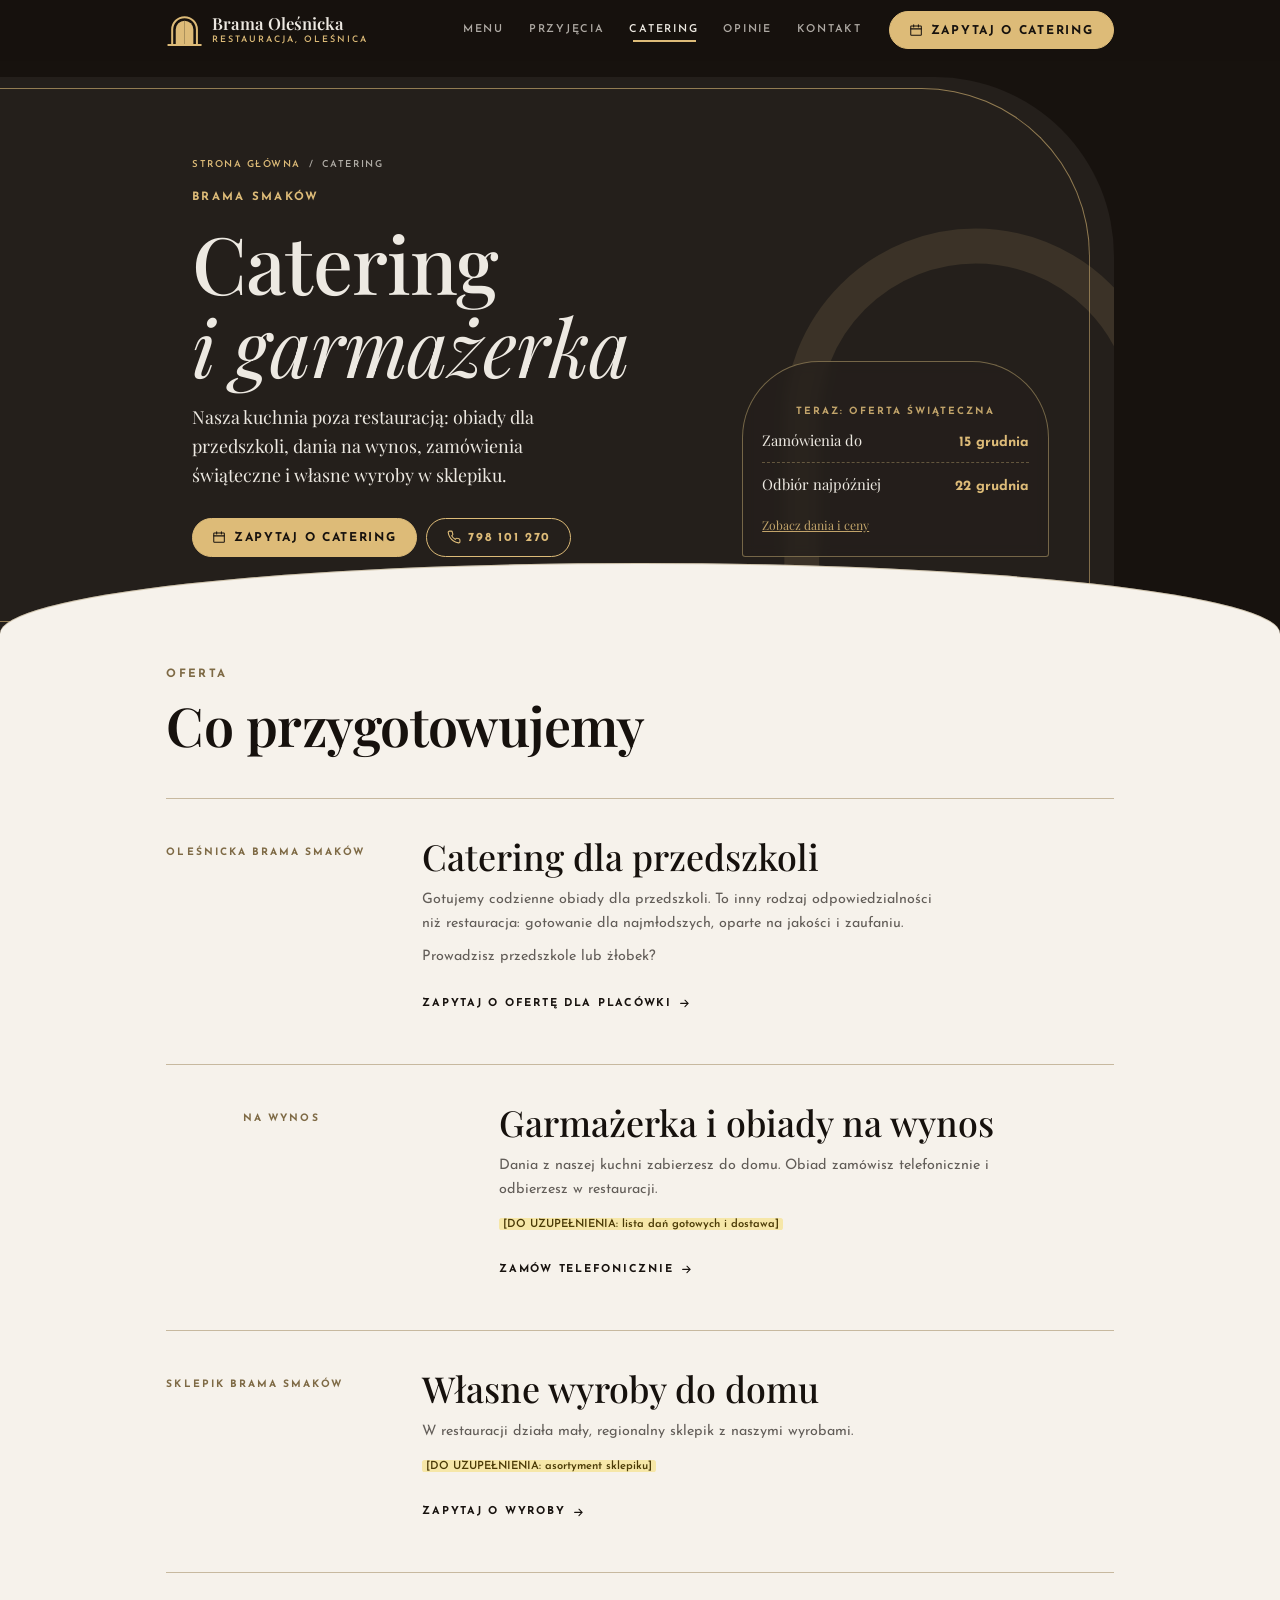
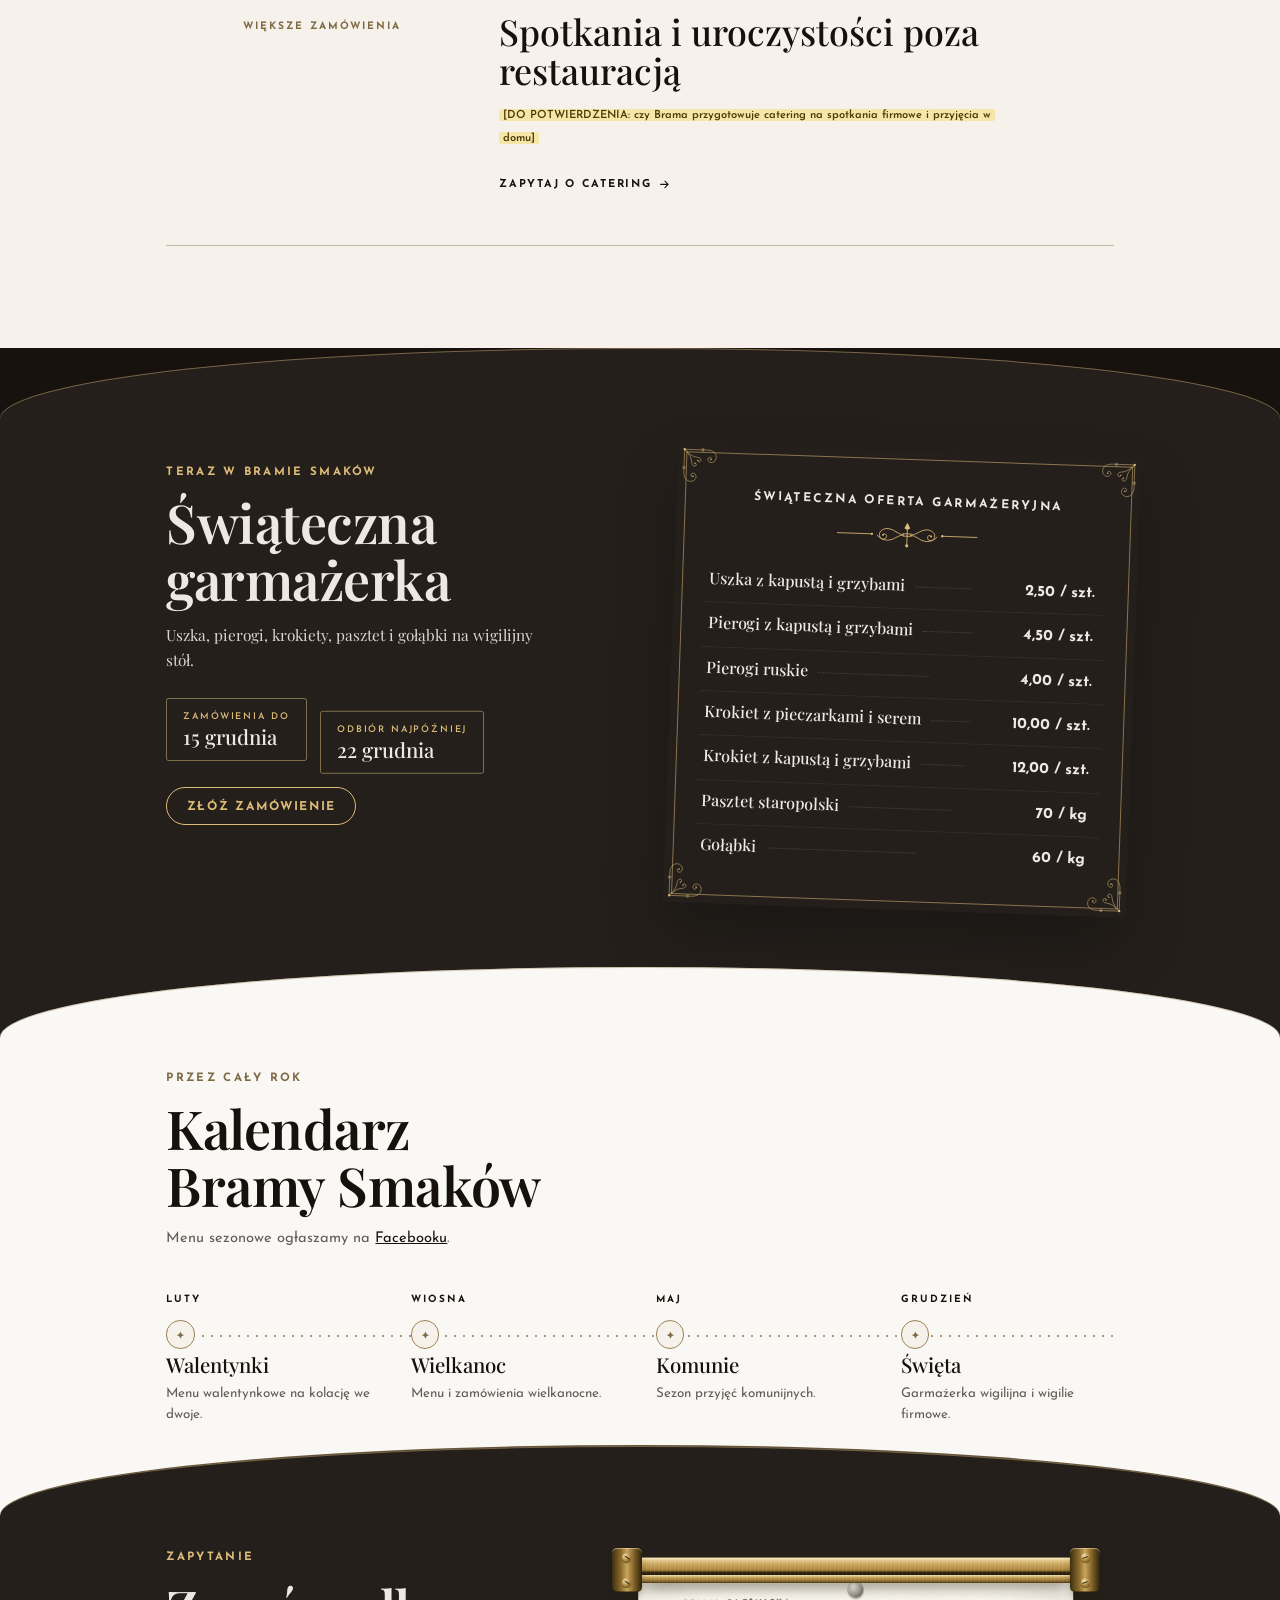
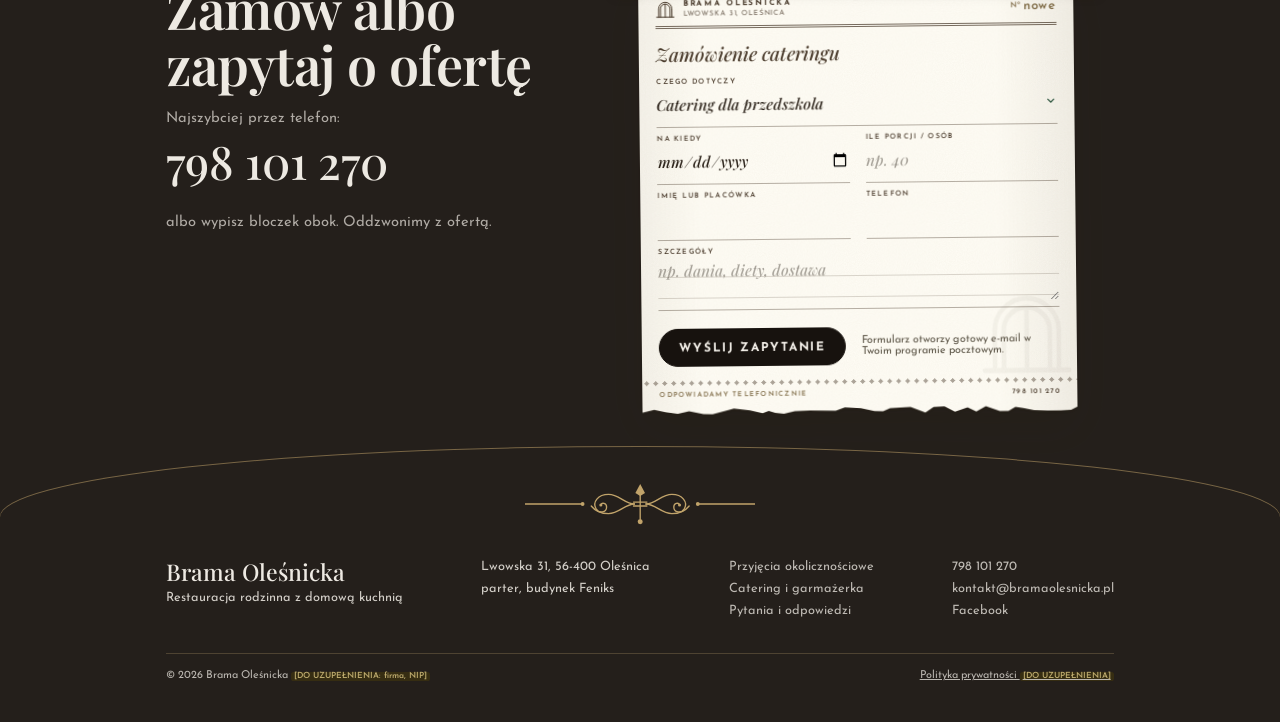
==== commit 7b272e2d: "Ebony and light gold palette, warm photo grade (v11) One brown family plus one metal: ebony dark sur" ====
--- a/catering.html
+++ b/catering.html
@@ -12,7 +12,7 @@
 <meta property="og:description" content="Catering dla przedszkoli, garmażerka na wynos i zamówienia świąteczne z kuchni restauracji Brama Oleśnicka. Lwowska 31, Oleśnica. Tel. 798 101 270.">
 <meta property="og:url" content="https://bramaolesnicka.pl/catering.html">
 <!-- TODO: og:image 1200x630 -->
-<meta name="theme-color" content="#2E241B">
+<meta name="theme-color" content="#17120E">
 <link rel="icon" href="data:image/svg+xml,%3Csvg xmlns='http://www.w3.org/2000/svg' viewBox='0 0 32 32'%3E%3Crect width='32' height='32' rx='6' fill='%231F4A33'/%3E%3Cpath d='M9 26V15a7 7 0 0 1 14 0v11' fill='none' stroke='%23D9BE7E' stroke-width='2.4'/%3E%3C/svg%3E">
 <!-- TODO przed wdrożeniem: fonty lokalnie (woff2, latin-ext) -->
 <link rel="preconnect" href="https://fonts.googleapis.com">
--- a/assets/pod-lampa.css
+++ b/assets/pod-lampa.css
@@ -1,14 +1,15 @@
 /* Paleta „Pod lampą” (v8, 13.11.2026): ciemna sala wieczorem, bursztyn lamp jako akcja.
    Wczytywana po style.css, nadpisuje tokeny w obu trybach (jasnym i ciemnym). */
 :root{
-  --paper:#2E241B;--sheet:#382C21;--ink:#F1E7D4;--muted:#C9BCA2;
-  --green:#1E3A2B;--on-green:#F1E7D4;
-  --gold:#D49A3A;--gold-text:#E6B867;--gold-on-green:#E6B867;
-  --wine:#E3A64A;--wine-hover:#F0BC6A;--on-wine:#17110A;
-  --line:rgba(241,231,212,.14);
+  /* v11 „Heban i jasne złoto” (14.11.2026): jedna rodzina brązu + jeden metal */
+  --paper:#17120E;--sheet:#241F1B;--ink:#EDE9E2;--muted:#AFAAA4;
+  --green:#241F1B;--on-green:#EDE9E2;
+  --gold:#DDBB78;--gold-text:#DDBB78;--gold-on-green:#DDBB78;
+  --wine:#DDBB78;--wine-hover:#E3C995;--on-wine:#17120E;
+  --line:rgba(237,233,226,.12);
   --shadow:0 2px 6px rgba(0,0,0,.35),0 18px 40px rgba(0,0,0,.45);
   --todo-bg:#3D3210;--todo-ink:#F3DC8C;
-  --tint:#E3A64A;--tint-o:.16;
+  --tint:#DDBB78;--tint-o:.12;
   color-scheme:dark;
 }
 
@@ -146,21 +147,21 @@
 /* ---------- Pasek przewijania (v8) ----------
    Ciemna szyna jak sala, suwak w złocie lamp z odstępem od krawędzi.
    Chrome/Edge/Safari: ::-webkit-scrollbar. Firefox: scrollbar-color. */
-html{--sb-track:#0E0C09;--sb-thumb:#8A6526;--sb-thumb-hi:#E6B867}
+html{--sb-track:#110D0A;--sb-thumb:#7E6A45;--sb-thumb-hi:#DDBB78}
 html::-webkit-scrollbar{width:12px;height:12px}
-html::-webkit-scrollbar-track{background:var(--sb-track);border-left:1px solid rgba(212,154,58,.14)}
+html::-webkit-scrollbar-track{background:var(--sb-track);border-left:1px solid rgba(221,187,120,.14)}
 html::-webkit-scrollbar-thumb{
   border:3px solid transparent;border-radius:999px;background-clip:padding-box;
   background-color:var(--sb-thumb);
-  background-image:linear-gradient(180deg,rgba(246,217,160,.55),rgba(212,154,58,.15) 45%,rgba(0,0,0,.25));
-  box-shadow:inset 0 0 0 1px rgba(246,217,160,.18)}
-html::-webkit-scrollbar-thumb:hover{background-color:#B88634;border-width:2px}
+  background-image:linear-gradient(180deg,rgba(240,224,190,.55),rgba(221,187,120,.15) 45%,rgba(0,0,0,.25));
+  box-shadow:inset 0 0 0 1px rgba(240,224,190,.18)}
+html::-webkit-scrollbar-thumb:hover{background-color:#9A8254;border-width:2px}
 html::-webkit-scrollbar-thumb:active{background-color:var(--sb-thumb-hi)}
 html::-webkit-scrollbar-corner{background:var(--sb-track)}
 @supports not selector(::-webkit-scrollbar){
-  html{scrollbar-color:#B88634 var(--sb-track);scrollbar-width:thin}
-}
-::selection{background:rgba(227,166,74,.85);color:#17110A}
+  html{scrollbar-color:#9A8254 var(--sb-track);scrollbar-width:thin}
+}
+::selection{background:rgba(221,187,120,.85);color:#17120E}
 
 /* ---------- Karta na głównej: zapowiedź (v8) ----------
    Pełna karta jest w menu.html. Tu 6 dań, skróty do działów i przycisk. */
@@ -246,16 +247,16 @@
 @media (max-width:380px){.nav__in{gap:.6rem}.logo{gap:.5rem}.logo b{font-size:1.12rem}.logo svg.gate{width:2.4rem;height:2.4rem}}
 
 /* ---------- Rytm + Orzech + Łuk bramy (v10, 14.11.2026) ----------
-   Ciemne sekcje: orzech #2E241B (zamiast prawie-czerni). Wybrane sekcje są
+   Ciemne sekcje: tokeny z :root (od v11 heban #17120E). Wybrane sekcje są
    jasne (.is-light): kremowy papier, przyciski i ornamenty w ciemnym brązie,
    bo bursztyn na kremie miał kontrast 1,8:1. Sekcja, której tło różni się
    od poprzedniej, ma klasę .cut: zaczyna się płaskim łukiem bramy ze złotą nitką. */
 :where(.sec,.proof){background-color:var(--paper)}
 .is-light{
-  --paper:#EFE6D6;--sheet:#F7F1E6;--ink:#2A2119;--muted:#5E5343;
-  --gold:#9A6420;--gold-text:#8C5A1C;--line:rgba(42,33,25,.15);
-  --wine:#8C5A1C;--wine-hover:#74490F;--on-wine:#FFF8EC;
-  --shadow:0 2px 6px rgba(60,40,10,.08),0 18px 40px rgba(60,40,10,.12);
+  --paper:#F6F2EB;--sheet:#FAF8F4;--ink:#16110D;--muted:#625D58;
+  --gold:#9A8254;--gold-text:#7E6A45;--line:rgba(22,17,13,.13);
+  --wine:#17120E;--wine-hover:#110E0A;--on-wine:#F6F2EB;
+  --shadow:0 2px 6px rgba(40,30,20,.06),0 18px 40px rgba(40,30,20,.10);
   --todo-bg:#F6E7A8;--todo-ink:#4A3A06;
   color-scheme:light;background-color:var(--paper);color:var(--ink);
 }
@@ -263,7 +264,44 @@
 :root{--arch:clamp(2.25rem,1rem + 4.5vw,5.5rem)}
 .cut{position:relative;z-index:3;margin-top:calc(-1 * var(--arch));
   border-radius:50% 50% 0 0/var(--arch) var(--arch) 0 0;
-  box-shadow:inset 0 1.5px 0 0 color-mix(in srgb,#D49A3A 60%,transparent)}
-.cut.is-light{box-shadow:inset 0 1.5px 0 0 color-mix(in srgb,#9A6420 55%,transparent)}
+  box-shadow:inset 0 1px 0 0 color-mix(in srgb,#DDBB78 45%,transparent)}
+.cut.is-light{box-shadow:inset 0 1px 0 0 color-mix(in srgb,#9A8254 40%,transparent)}
 .cut:is(.season,.res)::before{display:none}
 .res.cut{border-top:0}
+
+/* Ciepła korekta zdjęć (v11): przygasza zieleń roślin i niebieskie LED-y */
+:is(.sign__photo,.gal__ph img,.about__photo img,.lb img,.mhero img){filter:sepia(.22) saturate(.78) contrast(1.04) brightness(.97)}
+body{background:var(--paper)}
+/* Bloczek zamówienia: zamiast czerwieni heban i złoto (czerwień tylko w błędach) */
+.slip .btn{--bg:#17120E;--fg:#F6F2EB;--bd:#17120E}
+.slip .btn::before{background:#3A322A}
+.slip__no,.slip__stub span:first-child{color:#7E6A45}
+.sf:focus-within{border-bottom-color:#7E6A45}
+/* Bloczek: zielony i granatowy „atrament” zamieniony na brązowy (generowane z style.css) */
+.slip{color:#16110D}
+.slip__top{border-bottom:1.5px solid #4A3B2C;color:#4A3B2C}
+.slip__fields{border-bottom:1px solid rgba(74,59,44,.5);color:#4A3B2C}
+.slip__fields>div+div{border-left:1px solid rgba(74,59,44,.5)}
+.slip__fields i{color:#16110D}
+.slip__text{background:repeating-linear-gradient(180deg,transparent 0 calc(1.8rem - 1px),rgba(74,59,44,.2) calc(1.8rem - 1px) 1.8rem) 0 .55rem}
+.slip__sig{border-top:1px dashed rgba(74,59,44,.45);color:#4A3B2C}
+.slip__sig b{color:#16110D}
+.slip__text{background:repeating-linear-gradient(180deg,transparent 0 calc(1.85rem - 1px),rgba(74,59,44,.2) calc(1.85rem - 1px) 1.85rem) 0 .55rem}
+.slip{color:#16110D}
+.slip__wm{color:#4A3B2C}
+.slip__head{color:#4A3B2C;border-bottom:3px double rgba(74,59,44,.75)}
+.slip__fields{border-bottom:1px solid rgba(74,59,44,.55);color:#4A3B2C}
+.slip__fields>div+div{border-left:1px solid rgba(74,59,44,.55)}
+.slip__fields i{color:#2B2219}
+.slip__text{background:repeating-linear-gradient(180deg,transparent 0 calc(1.85rem - 1px),rgba(74,59,44,.2) calc(1.85rem - 1px) 1.85rem) 0 .6rem}
+.slip__sig{border-top:1px solid rgba(74,59,44,.55);color:#4A3B2C}
+.slip__sig b{color:#2B2219}
+.slip__stub{color:#4A3B2C;
+ background:radial-gradient(circle 2.2px,rgba(74,59,44,.45) 98%,transparent) 0 0/9px 5px repeat-x}
+.slip__title{color:#4A3B2C}
+.sf{border-bottom:1px solid rgba(74,59,44,.4)}
+.sf label{color:#4A3B2C}
+.sf input,.sf select,.sf textarea{color:#2B2219}
+.sf textarea{background:repeating-linear-gradient(180deg,transparent 0 calc(1.6rem - 1px),rgba(74,59,44,.2) calc(1.6rem - 1px) 1.6rem)}
+.sf input::placeholder,.sf textarea::placeholder{color:rgba(43,34,25,.4)}
+.slip--form .ok{background:rgba(74,59,44,.08);color:#16110D}
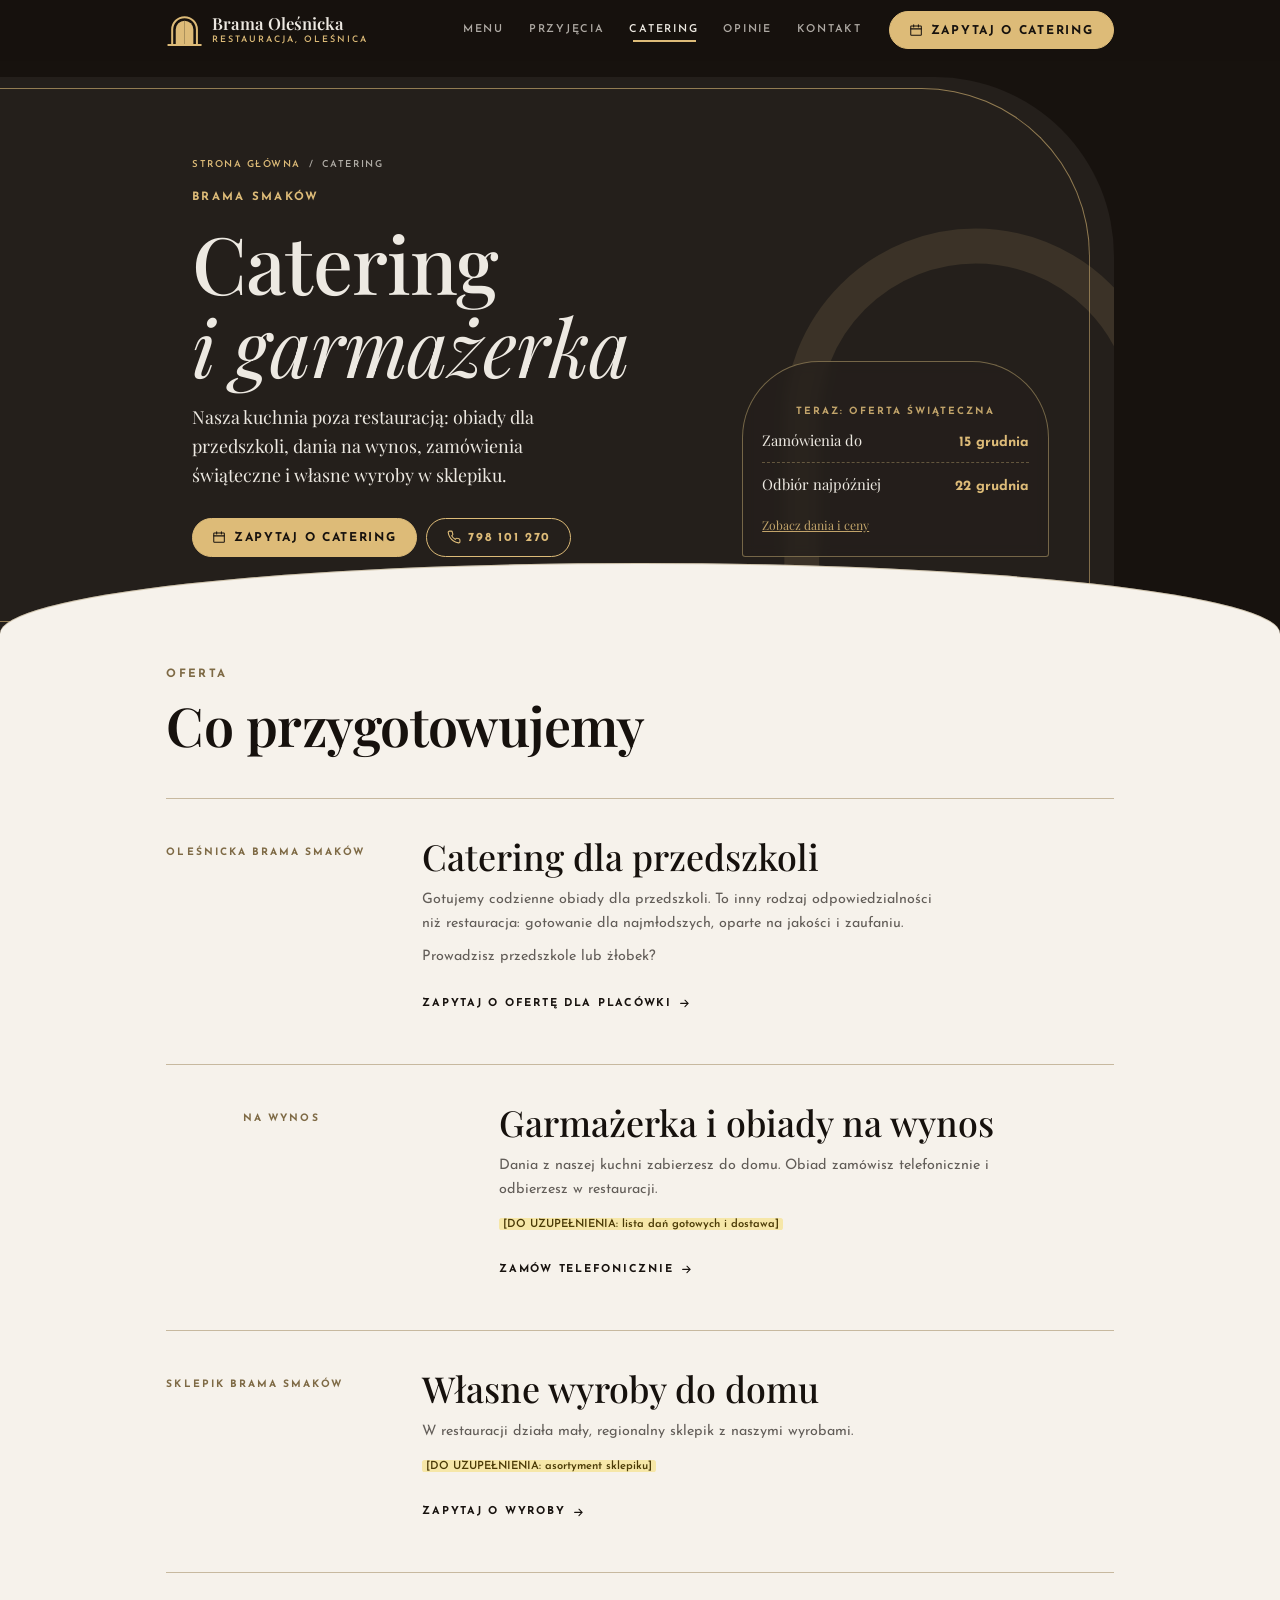
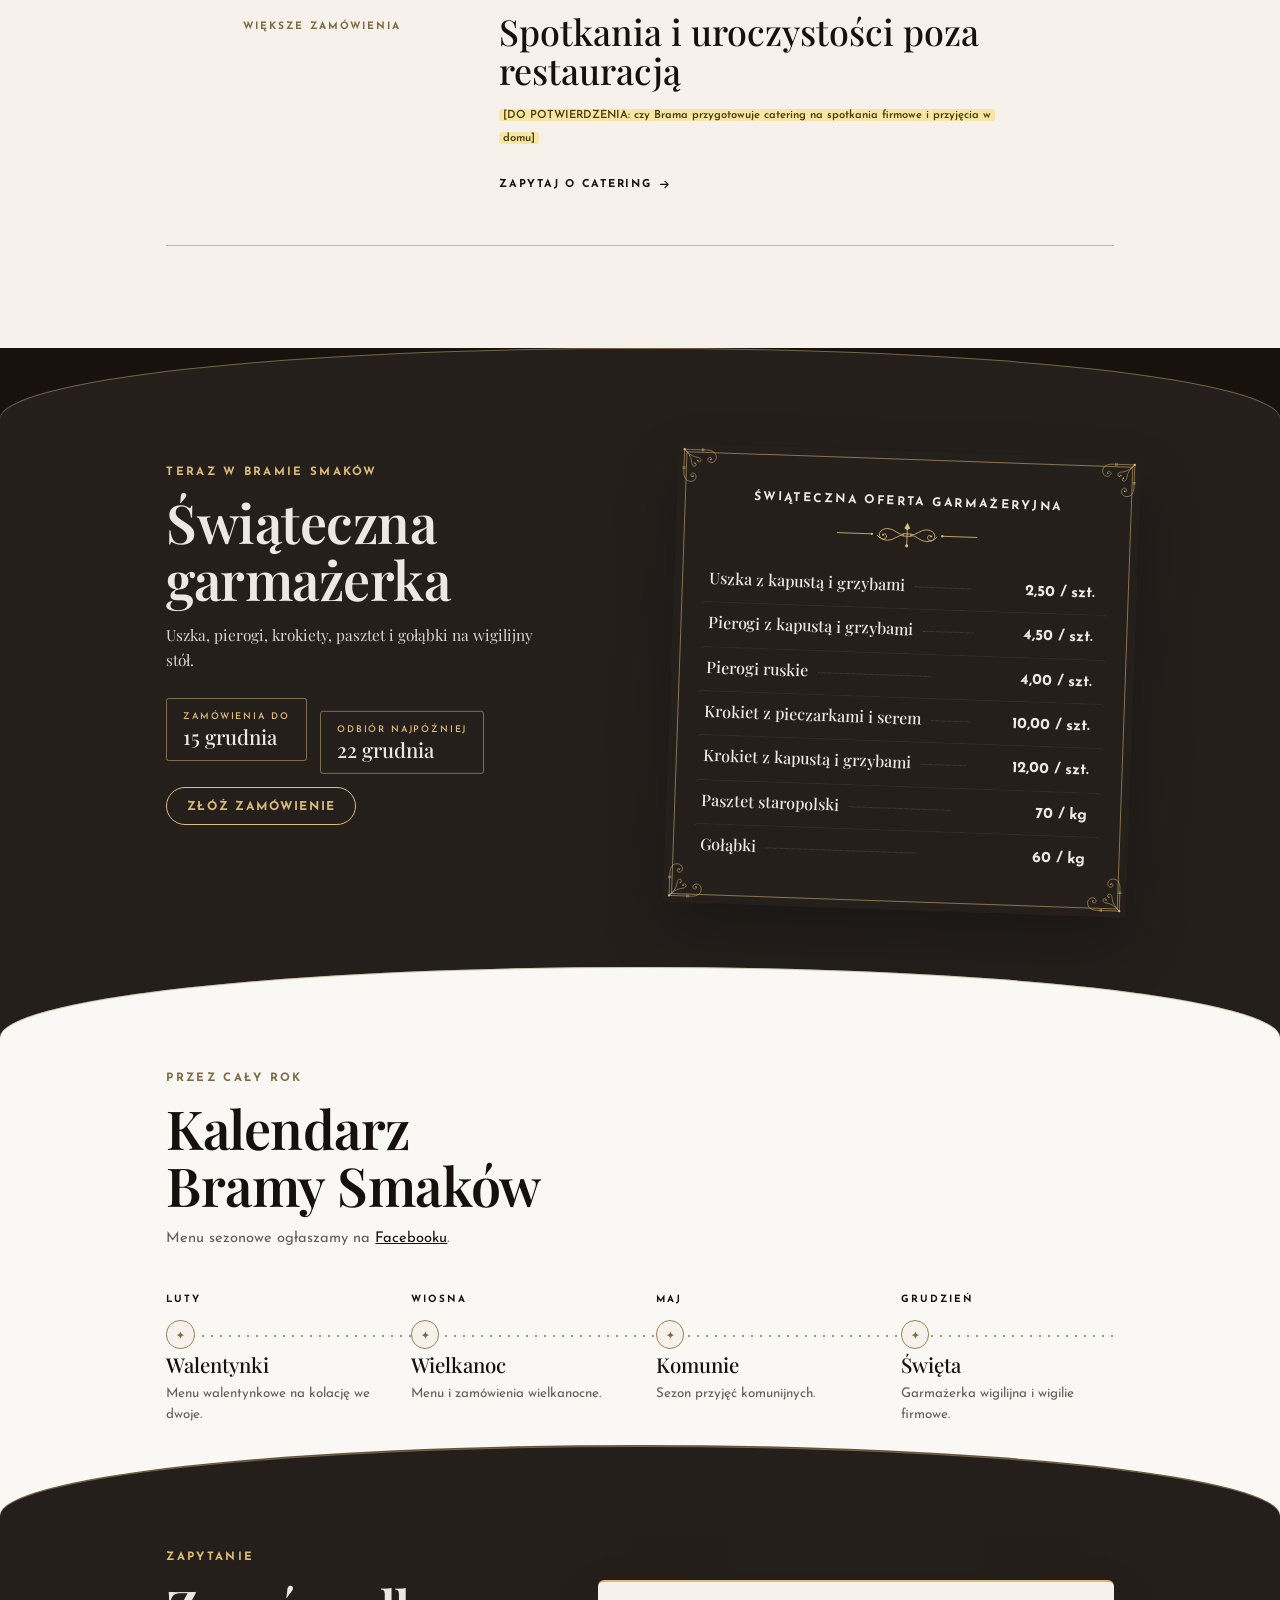
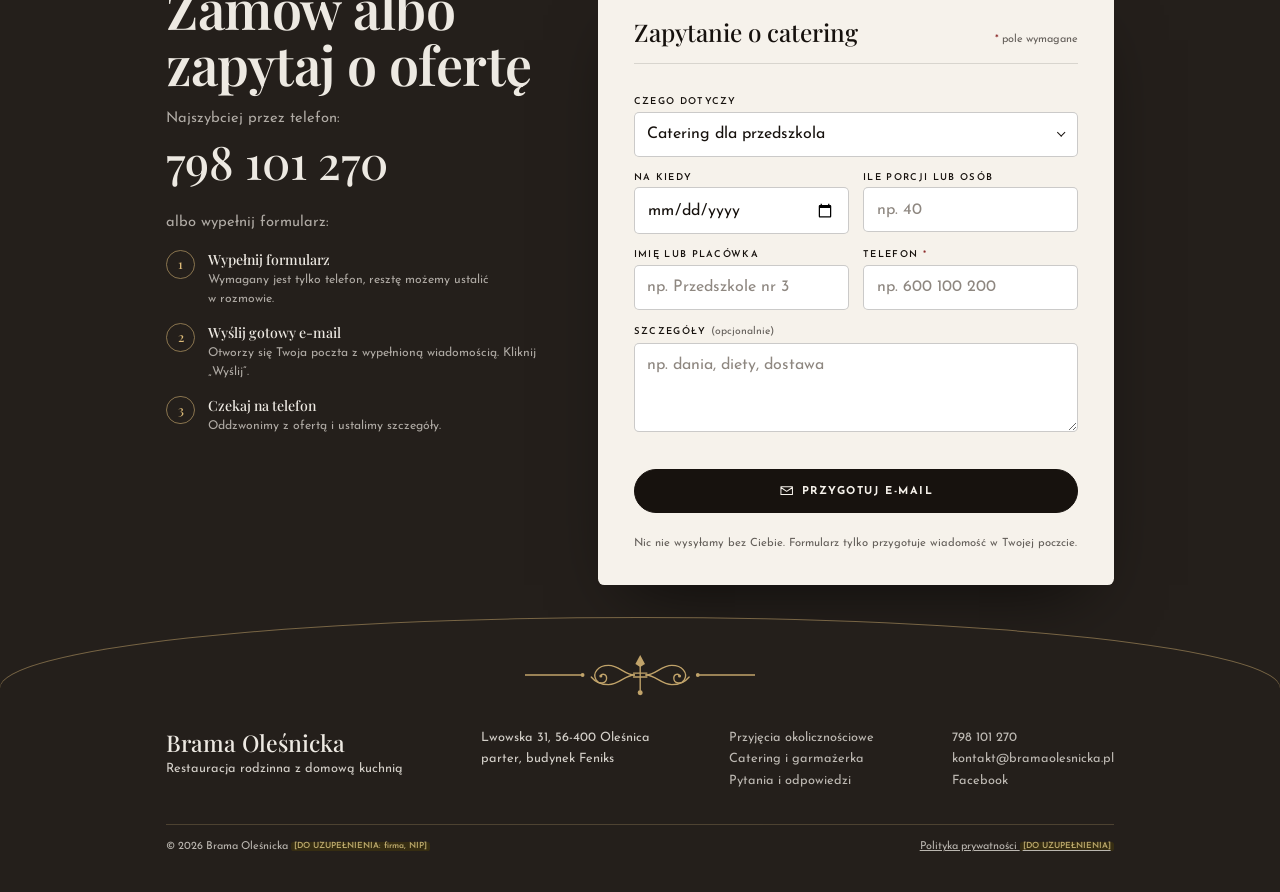
==== commit 0a400af9: "Replace slip reviews and slip forms with editorial cards and a clear form (v12) Drop the brass rail " ====
--- a/catering.html
+++ b/catering.html
@@ -165,31 +165,28 @@
       <h2 id="form-h">Zamów albo zapytaj o ofertę</h2>
       <p class="sub-lead">Najszybciej przez telefon:</p>
       <a class="phone" href="tel:+48798101270">798 101 270</a>
-      <p class="sub-lead">albo wypisz bloczek obok. Oddzwonimy z ofertą.</p>
-    </div>
-    <div class="pass pass--form">
-      <div class="rail" aria-hidden="true"><span class="rail__cap rail__cap--l"><i></i><i></i></span><span class="rail__bar"></span><span class="rail__cap rail__cap--r"><i></i><i></i></span></div>
-      <div class="slips slips--one">
-        <div class="hang" style="--r:-.6deg"><span class="ball" aria-hidden="true"></span><div class="hang__shadow">
-        <form class="slip slip--form" id="form-c" novalidate data-mail="Catering" data-intro="chcę zapytać o catering." aria-label="Zamówienie cateringu">
-          <svg class="slip__wm" aria-hidden="true"><use href="#gate-mini"/></svg>
-          <header class="slip__head"><svg class="slip__logo" aria-hidden="true"><use href="#gate-mini"/></svg><span class="slip__brand">Brama Oleśnicka<small>Lwowska 31, Oleśnica</small></span><span class="slip__no"><small>Nº</small>nowe</span></header>
-          <p class="slip__title">Zamówienie cateringu</p>
-          <div class="sf sf--wide"><label for="c-type">Czego dotyczy</label><select id="c-type" data-label="Rodzaj" data-subject-from><option>Catering dla przedszkola</option><option>Zamówienie świąteczne</option><option>Garmażerka na wynos</option><option>Sklepik Brama Smaków</option><option>Inne zamówienie</option></select></div>
-          <div class="sf"><label for="c-date">Na kiedy</label><input id="c-date" type="date" data-label="Termin"></div>
-          <div class="sf"><label for="c-n">Ile porcji / osób</label><input id="c-n" type="number" inputmode="numeric" min="1" placeholder="np. 40" data-label="Porcje / osoby"></div>
-          <div class="sf"><label for="c-name">Imię lub placówka</label><input id="c-name" autocomplete="organization" data-label="Imię / placówka"></div>
-          <div class="sf"><label for="c-tel">Telefon</label><input id="c-tel" type="tel" inputmode="tel" autocomplete="tel" required aria-describedby="c-tel-err" data-label="Telefon"><span class="err" id="c-tel-err">Wpisz numer, oddzwonimy z ofertą.</span></div>
-          <div class="sf sf--wide"><label for="c-msg">Szczegóły</label><textarea id="c-msg" rows="2" placeholder="np. dania, diety, dostawa" data-label="Szczegóły"></textarea></div>
-
-          <input class="hp" type="text" name="website" tabindex="-1" autocomplete="off" aria-hidden="true">
-          <div class="slip__send"><button class="btn" type="submit">Wyślij zapytanie</button><p class="note">Formularz otworzy gotowy e-mail w Twoim programie pocztowym.</p></div>
-          <p class="ok" role="status">E-mail z zapytaniem jest gotowy do wysłania. Jeśli program pocztowy się nie otworzył, zadzwoń: 798 101 270.</p>
-          <div class="slip__stub"><span>Odpowiadamy telefonicznie</span><span>798 101 270</span></div>
-        </form>
-        </div></div>
+      <p class="sub-lead">albo wypełnij formularz:</p>
+      <ol class="qsteps">
+        <li><b>Wypełnij formularz</b><span>Wymagany jest tylko telefon, resztę możemy ustalić w&nbsp;rozmowie.</span></li>
+        <li><b>Wyślij gotowy e-mail</b><span>Otworzy się Twoja poczta z&nbsp;wypełnioną wiadomością. Kliknij „Wyślij”.</span></li>
+        <li><b>Czekaj na telefon</b><span>Oddzwonimy z&nbsp;ofertą i&nbsp;ustalimy szczegóły.</span></li>
+      </ol>
+    </div>
+    <form class="qf is-light" id="form-c" novalidate data-mail="Catering" data-intro="chcę zapytać o catering." aria-labelledby="form-c-t">
+      <div class="qf__top"><h3 class="qf__t" id="form-c-t">Zapytanie o catering</h3><p class="qf__req"><em>*</em> pole wymagane</p></div>
+      <div class="qf__grid">
+          <div class="qf__f qf__f--wide"><label for="c-type">Czego dotyczy</label><div class="qf__sel"><select id="c-type" data-label="Rodzaj" data-subject-from><option>Catering dla przedszkola</option><option>Zamówienie świąteczne</option><option>Garmażerka na wynos</option><option>Sklepik Brama Smaków</option><option>Inne zamówienie</option></select></div></div>
+          <div class="qf__f"><label for="c-date">Na kiedy</label><input id="c-date" type="date" data-label="Termin"></div>
+          <div class="qf__f"><label for="c-n">Ile porcji lub osób</label><input id="c-n" type="number" inputmode="numeric" min="1" placeholder="np. 40" data-label="Porcje / osoby"></div>
+          <div class="qf__f"><label for="c-name">Imię lub placówka</label><input id="c-name" autocomplete="organization" placeholder="np. Przedszkole nr 3" data-label="Imię / placówka"></div>
+          <div class="qf__f"><label for="c-tel">Telefon <em>*</em></label><input id="c-tel" type="tel" inputmode="tel" autocomplete="tel" required placeholder="np. 600 100 200" aria-describedby="c-tel-err" data-label="Telefon"><span class="err" id="c-tel-err">Wpisz numer telefonu, żebyśmy mogli oddzwonić z ofertą.</span></div>
+          <div class="qf__f qf__f--wide"><label for="c-msg">Szczegóły <small>(opcjonalnie)</small></label><textarea id="c-msg" rows="3" placeholder="np. dania, diety, dostawa" data-label="Szczegóły"></textarea></div>
       </div>
-    </div>
+      <input class="hp" type="text" name="website" tabindex="-1" autocomplete="off" aria-hidden="true">
+      <button class="btn qf__btn" type="submit"><svg viewBox="0 0 24 24" aria-hidden="true"><path d="M3 6h18v12H3zM3 7l9 6 9-6" fill="none" stroke="currentColor" stroke-width="1.6" stroke-linejoin="round"/></svg>Przygotuj e-mail</button>
+      <p class="note qf__note">Nic nie wysyłamy bez Ciebie. Formularz tylko przygotuje wiadomość w&nbsp;Twojej poczcie.</p>
+      <p class="ok" role="status">Gotowe. Sprawdź okno poczty i&nbsp;kliknij „Wyślij”. Jeśli poczta się nie otworzyła, zadzwoń: <a href="tel:+48798101270">798 101 270</a>.</p>
+    </form>
   </div>
 </section>
 </main>
--- a/assets/pod-lampa.css
+++ b/assets/pod-lampa.css
@@ -305,3 +305,61 @@
 .sf textarea{background:repeating-linear-gradient(180deg,transparent 0 calc(1.6rem - 1px),rgba(74,59,44,.2) calc(1.6rem - 1px) 1.6rem)}
 .sf input::placeholder,.sf textarea::placeholder{color:rgba(43,34,25,.4)}
 .slip--form .ok{background:rgba(74,59,44,.08);color:#16110D}
+
+/* ---------- Opinie na podstronach: redakcyjne karty (v12) ---------- */
+.gr__head{display:flex;flex-wrap:wrap;align-items:end;justify-content:space-between;gap:1rem 3rem}
+.gr__head>.caps,.gr__head>h2{flex-basis:100%}
+.gr__head>h2{margin-bottom:0}
+.gr__score{display:flex;align-items:baseline;flex-wrap:wrap;gap:.35rem .8rem;margin:1rem 0 0;font:400 .95rem var(--f-sans);color:var(--muted)}
+.gr__score b{font:500 2.2rem/1 var(--f-serif);color:var(--ink)}
+.gr__stars{color:var(--gold);letter-spacing:.15em;font-size:.95rem}
+.gr{list-style:none;margin:clamp(2.5rem,2rem + 2vw,4rem) 0 0;padding:0;display:grid;gap:1.25rem}
+@media (min-width:calc(980px*.8)){.gr{grid-template-columns:repeat(3,1fr);gap:1.5rem}}
+.gr__card{position:relative;height:100%;margin:0;padding:clamp(1.75rem,1.4rem + 1.2vw,2.5rem);display:flex;flex-direction:column;gap:1.5rem;
+  background:linear-gradient(180deg,color-mix(in srgb,var(--gold) 5%,var(--sheet)),var(--sheet));border:1px solid var(--line);border-radius:.35rem;
+  transition:transform .6s var(--ease),border-color .4s,box-shadow .6s var(--ease)}
+.gr__card::before{content:"";position:absolute;left:clamp(1.75rem,1.4rem + 1.2vw,2.5rem);right:clamp(1.75rem,1.4rem + 1.2vw,2.5rem);top:-1px;height:1px;background:var(--gold);transform:scaleX(.18);transform-origin:left;transition:transform .8s var(--ease)}
+@media (hover:hover){.gr__card:hover{transform:translateY(-4px);border-color:color-mix(in srgb,var(--gold) 35%,transparent);box-shadow:0 24px 50px -24px rgba(0,0,0,.6)}
+  .gr__card:hover::before{transform:scaleX(1)}}
+.gr__q{width:2.1rem;height:auto;color:var(--gold);opacity:.85}
+.gr__txt{margin:0;flex:1}
+.gr__txt p{margin:0;font:400 clamp(1.15rem,1.05rem + .35vw,1.35rem)/1.55 var(--f-serif);font-style:italic;color:var(--ink)}
+.gr__by{display:grid;gap:.3rem;padding-top:1.25rem;border-top:1px solid var(--line)}
+.gr__by b{font:500 1.15rem var(--f-serif);color:var(--ink)}
+.gr__by span{font:600 .68rem var(--f-sans);letter-spacing:.16em;text-transform:uppercase;color:var(--gold-text)}
+@media (prefers-reduced-motion:reduce){.gr__card,.gr__card::before{transition:none}}
+
+/* ---------- Formularz zapytania: czytelny, bez bloczka (v12) ---------- */
+.qsteps{list-style:none;counter-reset:q;margin:1.25rem 0 0;padding:0;display:grid;gap:1.1rem;max-width:30rem}
+.qsteps li{counter-increment:q;display:grid;grid-template-columns:2.25rem 1fr;column-gap:1rem;row-gap:.15rem}
+.qsteps li::before{content:counter(q);grid-row:span 2;width:2.25rem;height:2.25rem;display:grid;place-items:center;border:1px solid color-mix(in srgb,var(--gold) 55%,transparent);border-radius:50%;font:500 1rem/1 var(--f-serif);color:var(--gold)}
+.qsteps b{font:500 1.1rem var(--f-serif);color:var(--ink)}
+.qsteps span{font:400 .95rem/1.55 var(--f-sans);color:var(--muted)}
+
+.qf{position:relative;padding:clamp(1.5rem,1rem + 2.2vw,2.75rem);border-radius:.5rem;box-shadow:0 30px 70px -30px rgba(0,0,0,.7);border-top:2px solid #DDBB78}
+.qf__top{display:flex;flex-wrap:wrap;align-items:baseline;justify-content:space-between;gap:.5rem 1rem;padding-bottom:1.25rem;margin-bottom:1.5rem;border-bottom:1px solid var(--line)}
+.qf__t{margin:0;font:500 clamp(1.5rem,1.3rem + .8vw,1.9rem)/1.2 var(--f-serif);color:var(--ink)}
+.qf__req{margin:0;font:400 .85rem var(--f-sans);color:var(--muted)}
+.qf em{font-style:normal;color:#8C2A2A}
+.qf__grid{display:grid;gap:1.15rem}
+@media (min-width:560px){.qf__grid{grid-template-columns:1fr 1fr;gap:1.25rem 1.1rem}.qf__f--wide{grid-column:1/-1}}
+.qf__f{display:grid;gap:.45rem;align-content:start}
+.qf__f label{font:600 .74rem var(--f-sans);letter-spacing:.14em;text-transform:uppercase;color:var(--ink)}
+.qf__f label small{font:400 .82rem var(--f-sans);letter-spacing:0;text-transform:none;color:var(--muted)}
+.qf input,.qf select,.qf textarea{width:100%;box-sizing:border-box;min-height:3.25rem;padding:.8rem 1rem;font:400 max(16px,1.02rem)/1.4 var(--f-sans);color:var(--ink);
+  background:#fff;border:1px solid rgba(22,17,13,.22);border-radius:.4rem;appearance:none;-webkit-appearance:none;transition:border-color .25s,box-shadow .25s}
+.qf textarea{min-height:6.5rem;resize:vertical}
+.qf ::placeholder{color:#8E8780;opacity:1}
+.qf input:hover,.qf select:hover,.qf textarea:hover{border-color:rgba(22,17,13,.4)}
+.qf input:focus,.qf select:focus,.qf textarea:focus{outline:none;border-color:#7E6A45;box-shadow:0 0 0 3px rgba(221,187,120,.45)}
+.qf [aria-invalid="true"]{border-color:#8C2A2A;box-shadow:0 0 0 3px rgba(140,42,42,.15)}
+.qf .err{color:#8C2A2A;font:600 .85rem var(--f-sans)}
+.qf__sel{position:relative}
+.qf__sel::after{content:"";position:absolute;right:1.1rem;top:50%;width:.5rem;height:.5rem;border-right:1.5px solid var(--ink);border-bottom:1.5px solid var(--ink);transform:translateY(-70%) rotate(45deg);pointer-events:none}
+.qf select{padding-right:2.75rem;cursor:pointer}
+.qf input[type="date"]{min-height:3.25rem}
+.qf__btn{width:100%;margin-top:1.75rem;min-height:3.5rem;font-size:.85rem}
+.qf__btn svg{width:1.2rem;height:1.2rem}
+.qf__note{margin:.85rem 0 0;text-align:center;font-size:.88rem}
+.qf .ok{margin-top:1rem;border-radius:.4rem;background:#EFE7D6;color:var(--ink);border-left:3px solid #9A8254}
+.qf .ok a{color:var(--ink);font-weight:600}
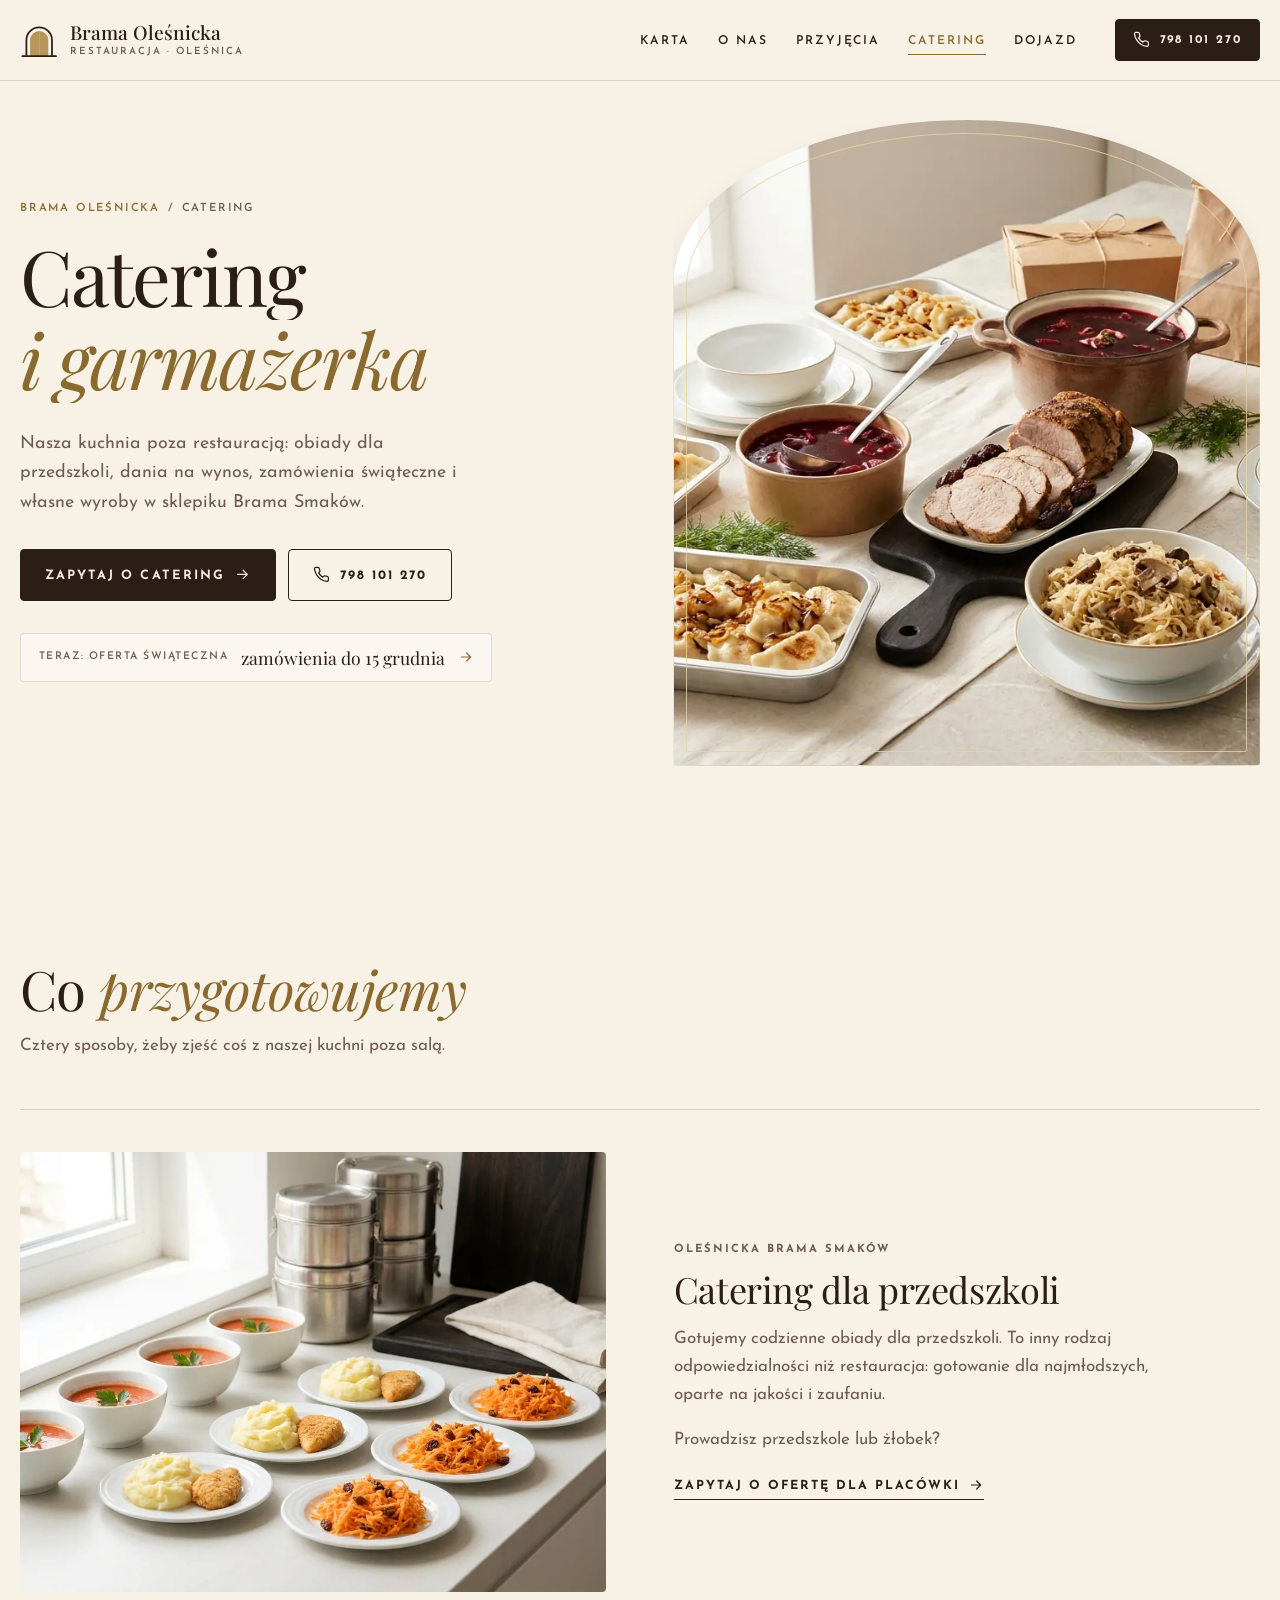
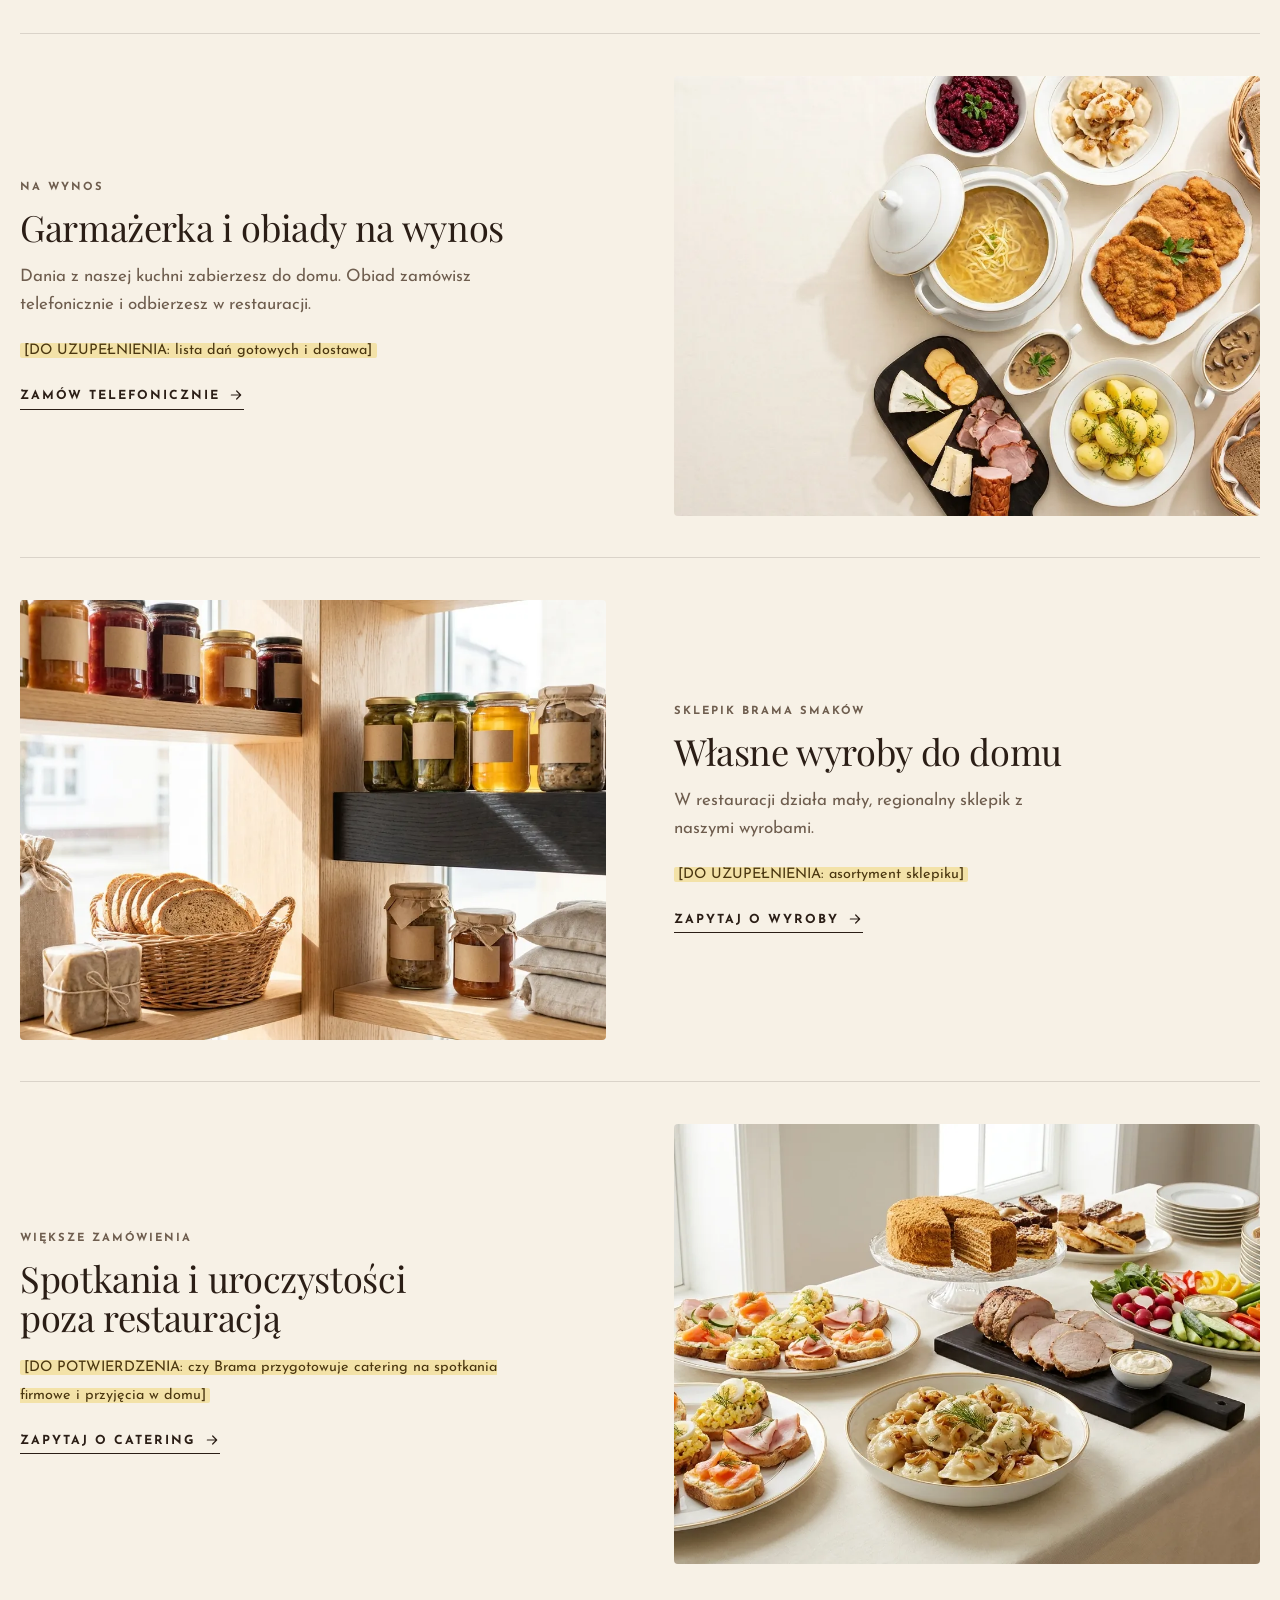
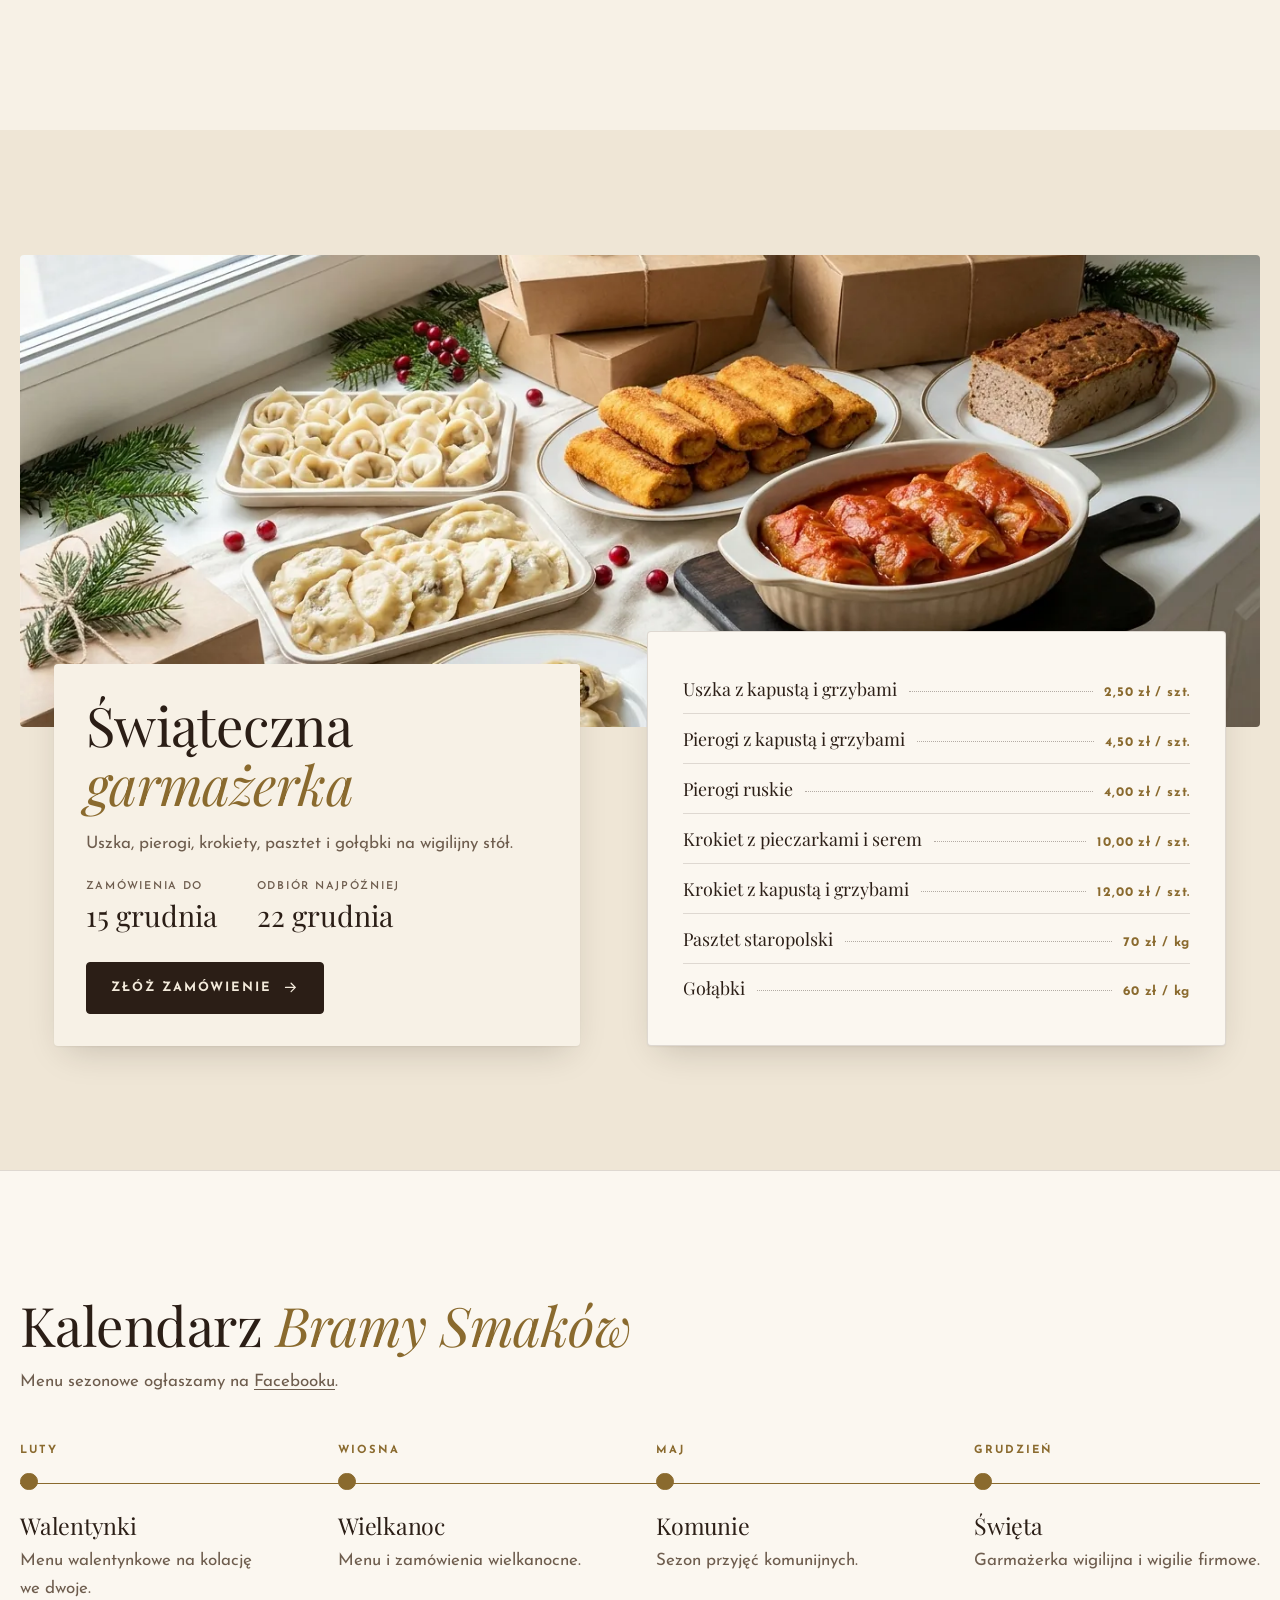
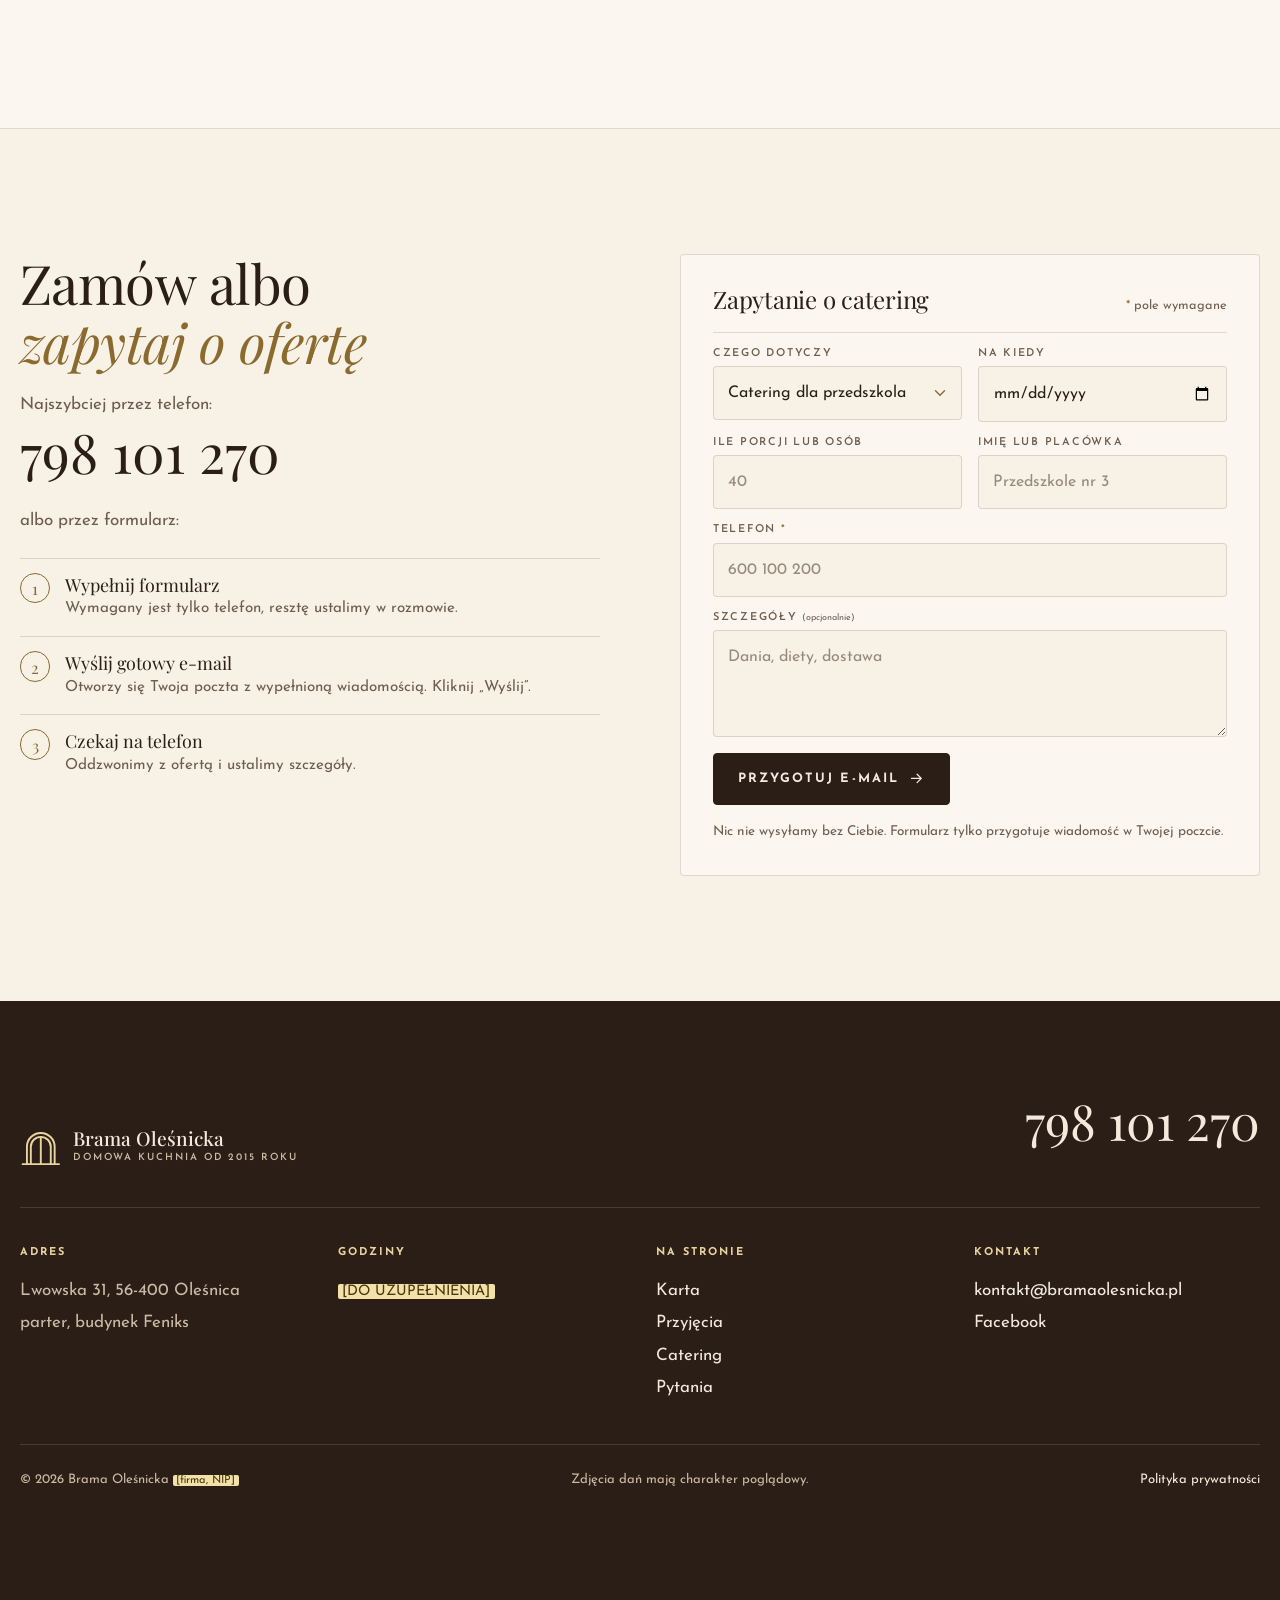
==== commit a838720c: "Rebuild subpages in v2 style, add gate intro and hero video (v13b) Co-Authored-By: Claude Opus 5.5 <" ====
--- a/catering.html
+++ b/catering.html
@@ -11,201 +11,188 @@
 <meta property="og:title" content="Catering i garmażerka | Brama Smaków, Oleśnica">
 <meta property="og:description" content="Catering dla przedszkoli, garmażerka na wynos i zamówienia świąteczne z kuchni restauracji Brama Oleśnicka. Lwowska 31, Oleśnica. Tel. 798 101 270.">
 <meta property="og:url" content="https://bramaolesnicka.pl/catering.html">
-<!-- TODO: og:image 1200x630 -->
-<meta name="theme-color" content="#17120E">
-<link rel="icon" href="data:image/svg+xml,%3Csvg xmlns='http://www.w3.org/2000/svg' viewBox='0 0 32 32'%3E%3Crect width='32' height='32' rx='6' fill='%231F4A33'/%3E%3Cpath d='M9 26V15a7 7 0 0 1 14 0v11' fill='none' stroke='%23D9BE7E' stroke-width='2.4'/%3E%3C/svg%3E">
-<!-- TODO przed wdrożeniem: fonty lokalnie (woff2, latin-ext) -->
+<meta property="og:image" content="https://bramaolesnicka.pl/img/v2/og.jpg">
+<meta name="theme-color" content="#F7F1E6">
+<link rel="icon" href="data:image/svg+xml,%3Csvg xmlns='http://www.w3.org/2000/svg' viewBox='0 0 32 32'%3E%3Crect width='32' height='32' rx='6' fill='%232B1E16'/%3E%3Cpath d='M9 26V15a7 7 0 0 1 14 0v11' fill='none' stroke='%23E9D3A0' stroke-width='2.4'/%3E%3C/svg%3E">
 <link rel="preconnect" href="https://fonts.googleapis.com">
 <link rel="preconnect" href="https://fonts.gstatic.com" crossorigin>
-<link href="https://fonts.googleapis.com/css2?family=Josefin+Sans:wght@400;600;700&family=Playfair+Display:ital,wght@0,400;0,500;0,600;0,700;1,400;1,500&display=swap" rel="stylesheet">
-<link rel="stylesheet" href="assets/style.css">
-<link rel="stylesheet" href="assets/pod-lampa.css">
+<link href="https://fonts.googleapis.com/css2?family=Josefin+Sans:wght@400;600;700&family=Playfair+Display:ital,wght@0,400;0,500;0,600;1,400;1,500&display=swap" rel="stylesheet">
 <script type="application/ld+json">{"@context":"https://schema.org","@type":"BreadcrumbList","itemListElement":[{"@type":"ListItem","position":1,"name":"Brama Oleśnicka","item":"https://bramaolesnicka.pl/"},{"@type":"ListItem","position":2,"name":"Catering","item":"https://bramaolesnicka.pl/catering.html"}]}</script>
+<link rel="stylesheet" href="assets/v2.css">
 </head>
 <body data-page="catering">
 <a class="skip" href="#main">Przejdź do treści</a>
 <svg width="0" height="0" style="position:absolute" aria-hidden="true"><defs>
-  <symbol id="i-phone" viewBox="0 0 24 24"><path fill="none" stroke="currentColor" stroke-width="1.9" stroke-linecap="round" stroke-linejoin="round" d="M22 16.9v3a2 2 0 0 1-2.2 2 19.8 19.8 0 0 1-8.6-3.1 19.5 19.5 0 0 1-6-6A19.8 19.8 0 0 1 2.1 4.2 2 2 0 0 1 4.1 2h3a2 2 0 0 1 2 1.7c.1 1 .4 1.9.7 2.8a2 2 0 0 1-.5 2.1L8 9.9a16 16 0 0 0 6 6l1.3-1.3a2 2 0 0 1 2.1-.4c.9.3 1.8.6 2.8.7a2 2 0 0 1 1.7 2z"/></symbol>
-  <symbol id="i-arch" viewBox="0 0 24 24"><g fill="none" stroke="currentColor" stroke-width="1.6" stroke-linecap="round"><path d="M5 21V11a7 7 0 0 1 14 0v10"/><path d="M9 21v-6a3 3 0 0 1 6 0v6"/></g></symbol>
+  <symbol id="i-phone" viewBox="0 0 24 24"><path fill="none" stroke="currentColor" stroke-width="1.8" stroke-linecap="round" stroke-linejoin="round" d="M22 16.9v3a2 2 0 0 1-2.2 2 19.8 19.8 0 0 1-8.6-3.1 19.5 19.5 0 0 1-6-6A19.8 19.8 0 0 1 2.1 4.2 2 2 0 0 1 4.1 2h3a2 2 0 0 1 2 1.7c.1 1 .4 1.9.7 2.8a2 2 0 0 1-.5 2.1L8 9.9a16 16 0 0 0 6 6l1.3-1.3a2 2 0 0 1 2.1-.4c.9.3 1.8.6 2.8.7a2 2 0 0 1 1.7 2z"/></symbol>
   <symbol id="i-star" viewBox="0 0 24 24"><path fill="currentColor" d="M12 2.5l2.9 6 6.6.9-4.8 4.6 1.2 6.5L12 17.4l-5.9 3.1 1.2-6.5L2.5 9.4l6.6-.9z"/></symbol>
-  <symbol id="i-bowl" viewBox="0 0 24 24"><g fill="none" stroke="currentColor" stroke-width="1.75" stroke-linecap="round" stroke-linejoin="round"><path d="M3 11h18a9 9 0 0 1-18 0z"/><path d="M8 7c0-1.5 1-1.5 1-3M12 7c0-1.5 1-1.5 1-3M16 7c0-1.5 1-1.5 1-3"/></g></symbol>
-  <symbol id="i-plus" viewBox="0 0 24 24"><path fill="none" stroke="currentColor" stroke-width="1.75" stroke-linecap="round" d="M12 5v14M5 12h14"/></symbol>
-  <symbol id="i-arrow" viewBox="0 0 24 24"><path fill="none" stroke="currentColor" stroke-width="2" stroke-linecap="round" stroke-linejoin="round" d="M5 12h14M13 6l6 6-6 6"/></symbol>
-  <symbol id="i-cal" viewBox="0 0 24 24"><g fill="none" stroke="currentColor" stroke-width="1.75" stroke-linecap="round"><rect x="3" y="5" width="18" height="16" rx="1"/><path d="M3 10h18M8 3v4M16 3v4"/></g></symbol>
-  <symbol id="iron-corner" viewBox="0 0 120 120"><g fill="none" stroke="currentColor" stroke-width="1.5" stroke-linecap="round"><path d="M6 6H70C88 6 98 14 98 26C98 37 89 44 80 41C72 38 72 28 79 27C84 26 86 31 83 33"/><path d="M6 6V70C6 88 14 98 26 98C37 98 44 89 41 80C38 72 28 72 27 79C26 84 31 86 33 83"/><path d="M6 6C22 22 30 26 44 28C52 29 56 34 53 39C50 43 44 41 45 37"/><path d="M6 6C22 22 26 30 28 44C29 52 34 56 39 53C43 50 41 44 37 45"/><path d="M57 2.5V9.5M61 2.5V9.5M2.5 57H9.5M2.5 61H9.5"/></g><g fill="currentColor"><circle cx="6" cy="6" r="3.2"/><circle cx="83" cy="33" r="1.9"/><circle cx="33" cy="83" r="1.9"/><circle cx="45" cy="37" r="1.7"/><circle cx="37" cy="45" r="1.7"/></g></symbol>
-  <symbol id="iron-div" viewBox="0 0 240 48"><g fill="none" stroke="currentColor" stroke-width="1.4" stroke-linecap="round"><path d="M114 24C104 24 98 14 87 14C76 14 70 22 74 29C77 34 85 33 85 27C85 23 80 22 79 25"/><path d="M114 24C104 24 98 34 87 34C79 34 73 31 69 26"/><path d="M126 24C136 24 142 14 153 14C164 14 170 22 166 29C163 34 155 33 155 27C155 23 160 22 161 25"/><path d="M126 24C136 24 142 34 153 34C161 34 167 31 171 26"/><path d="M0 24H60M180 24H240M120 15V40M113 22H127M113 26H127"/></g><g fill="currentColor"><path d="M120 3L125 12.5L120 15.5L115 12.5Z"/><circle cx="120" cy="42.5" r="2.6"/><circle cx="60" cy="24" r="2"/><circle cx="180" cy="24" r="2"/><circle cx="79" cy="25" r="1.6"/><circle cx="161" cy="25" r="1.6"/></g></symbol>
-  <filter id="ink" x="-10%" y="-10%" width="120%" height="120%"><feTurbulence type="fractalNoise" baseFrequency=".8" numOctaves="2" seed="7" result="n"/><feColorMatrix in="n" type="matrix" values="0 0 0 0 0  0 0 0 0 0  0 0 0 0 0  0 0 0 -1.3 1.25" result="m"/><feComposite in="SourceGraphic" in2="m" operator="in"/></filter>
-<symbol id="gate-mini" viewBox="0 0 48 48"><g fill="none" stroke="currentColor" stroke-width="2.4" stroke-linecap="round"><path d="M8 44V24a16 16 0 0 1 32 0v20M3 44h42M24 12.5V44"/><path d="M12.5 44V24A11.5 11.5 0 0 1 35.5 24V44"/></g></symbol></defs></svg>
+  <symbol id="i-plus" viewBox="0 0 24 24"><path fill="none" stroke="currentColor" stroke-width="1.6" stroke-linecap="round" d="M12 5v14M5 12h14"/></symbol>
+  <symbol id="i-arrow" viewBox="0 0 24 24"><path fill="none" stroke="currentColor" stroke-width="1.8" stroke-linecap="round" stroke-linejoin="round" d="M5 12h14M13 6l6 6-6 6"/></symbol>
+  <symbol id="i-cal" viewBox="0 0 24 24"><g fill="none" stroke="currentColor" stroke-width="1.7" stroke-linecap="round"><rect x="3" y="5" width="18" height="16" rx="1.5"/><path d="M3 10h18M8 3v4M16 3v4"/></g></symbol>
+  <symbol id="i-pin" viewBox="0 0 24 24"><g fill="none" stroke="currentColor" stroke-width="1.7"><path d="M12 21s-7-6.2-7-11.5a7 7 0 0 1 14 0C19 14.8 12 21 12 21z"/><circle cx="12" cy="9.5" r="2.5"/></g></symbol>
+  <symbol id="i-bowl" viewBox="0 0 24 24"><g fill="none" stroke="currentColor" stroke-width="1.7" stroke-linecap="round" stroke-linejoin="round"><path d="M3 11h18a9 9 0 0 1-18 0z"/><path d="M8 7c0-1.5 1-1.5 1-3M12 7c0-1.5 1-1.5 1-3M16 7c0-1.5 1-1.5 1-3"/></g></symbol>
+  <symbol id="arch" viewBox="0 0 48 48"><g fill="none" stroke="currentColor" stroke-width="2.2" stroke-linecap="round"><path d="M8 44V24a16 16 0 0 1 32 0v20M3 44h42M24 12.5V44"/><path d="M12.5 44V24A11.5 11.5 0 0 1 35.5 24V44"/></g></symbol>
+</defs></svg>
+
 <header class="nav" id="nav">
   <div class="wrap nav__in">
-    <a class="logo" href="index.html" aria-label="Brama Oleśnicka, początek strony">
-      <svg class="gate" viewBox="0 0 48 48" aria-hidden="true">
-        <path class="gate__glow" d="M12 44V24a12 12 0 0 1 24 0v20z"/>
-        <g class="gate__rays"><path class="bowl" d="M17.5 34h13a6.5 6.5 0 0 1-13 0z"/><path d="M21 30c-1.2-1.6 1.2-2.6 0-4.4M24 30c-1.2-1.6 1.2-2.6 0-4.4M27 30c-1.2-1.6 1.2-2.6 0-4.4"/></g>
-        <path class="gate__leaf gate__leaf--l" d="M12.6 44V24A11.4 11.4 0 0 1 24 12.6V44z"/>
-        <path class="gate__leaf gate__leaf--r" d="M24 12.6A11.4 11.4 0 0 1 35.4 24V44H24z"/>
-        <path class="gate__frame" pathLength="1" d="M8 44V24a16 16 0 0 1 32 0v20"/>
-        <path class="gate__ground" pathLength="1" d="M3 44h42"/>
+    <a class="logo" href="index.html" aria-label="Brama Oleśnicka, strona główna">
+      <svg class="logo__mark" viewBox="0 0 48 48" aria-hidden="true">
+        <path class="logo__frame" pathLength="1" d="M8 44V24a16 16 0 0 1 32 0v20"/>
+        <path class="logo__leaf logo__leaf--l" d="M12.6 44V24A11.4 11.4 0 0 1 24 12.6V44z"/>
+        <path class="logo__leaf logo__leaf--r" d="M24 12.6A11.4 11.4 0 0 1 35.4 24V44H24z"/>
+        <path class="logo__ground" pathLength="1" d="M3 44h42"/>
       </svg>
-      <span><b>Brama Oleśnicka</b><small>Restauracja, Oleśnica</small></span>
+      <span class="logo__txt"><b>Brama Oleśnicka</b><small>Restauracja · Oleśnica</small></span>
     </a>
-    <nav aria-label="Główna">
+    <nav aria-label="Główna" class="nav__nav">
       <ul class="links" id="links">
-        <li><a href="menu.html" data-page="menu">Menu</a></li>
+        <li><a href="menu.html" data-page="menu">Karta</a></li>
+        <li><a href="index.html#o-nas">O nas</a></li>
         <li><a href="przyjecia.html" data-page="przyjecia">Przyjęcia</a></li>
-        <li><a href="catering.html" data-page="catering">Catering</a></li>
-        <li><a href="index.html#opinie" data-page="opinie">Opinie</a></li>
-        <li><a href="index.html#rezerwacja" data-page="kontakt">Kontakt</a></li>
+        <li><a href="catering.html" data-page="catering" aria-current="page">Catering</a></li>
+        <li><a href="index.html#rezerwacja">Dojazd</a></li>
       </ul>
       <span class="links__bar" aria-hidden="true"></span>
     </nav>
-    <a class="btn nav__cta" href="#zapytanie"><svg aria-hidden="true"><use href="#i-cal"/></svg>Zapytaj o catering</a>
-    <a class="icon-btn icon-btn--wine call-mini" href="tel:+48798101270" aria-label="Zadzwoń: 798 101 270"><svg aria-hidden="true"><use href="#i-phone"/></svg></a>
-    <button class="icon-btn burger" id="burger" aria-expanded="false" aria-controls="drawer" aria-label="Otwórz menu"><span class="burger__l"><span></span><span></span><span></span></span></button>
+    <a class="btn btn--sm nav__cta" href="tel:+48798101270"><svg aria-hidden="true"><use href="#i-phone"/></svg><span>798 101 270</span></a>
+    <button class="burger" id="burger" aria-expanded="false" aria-controls="drawer" aria-label="Otwórz menu"><span></span><span></span></button>
   </div>
 </header>
 <div class="drawer" id="drawer">
   <ul>
-    <li><a class="dl" href="menu.html">Menu</a></li>
-    <li><a class="dl" href="przyjecia.html">Przyjęcia</a></li>
-    <li><a class="dl" href="catering.html">Catering</a></li>
-    <li><a class="dl" href="index.html#opinie">Opinie</a></li>
-    <li><a class="dl" href="index.html#rezerwacja">Kontakt</a></li>
+    <li><a href="menu.html">Karta</a></li>
+    <li><a href="index.html#o-nas">O nas</a></li>
+    <li><a href="przyjecia.html">Przyjęcia</a></li>
+    <li><a href="catering.html">Catering</a></li>
+    <li><a href="index.html#rezerwacja">Rezerwacja i dojazd</a></li>
   </ul>
-  <a class="btn" href="#zapytanie">Zapytaj o catering</a>
+  <a class="btn" href="tel:+48798101270"><svg aria-hidden="true"><use href="#i-phone"/></svg>798 101 270</a>
 </div>
+
 <main id="main">
-<section class="hero hero--sub" id="top" aria-labelledby="h1">
-  <div class="wrap">
-    <div class="sign">
-      <span class="sign__frame" aria-hidden="true"></span>
-      <svg class="sign__arch" viewBox="0 0 400 420" aria-hidden="true"><path d="M30 420V210a170 170 0 0 1 340 0v210" fill="none" stroke="currentColor" stroke-width="34"/></svg>
-      <div class="sign__grid">
-        <div>
-          <nav class="crumbs in" style="--i:0" aria-label="Okruszki"><a href="index.html">Strona główna</a><span aria-hidden="true">/</span><span aria-current="page">Catering</span></nav>
-          <p class="caps in" style="--i:0">Brama Smaków</p>
-          <h1 id="h1" class="in" style="--i:1">Catering <i>i garmażerka</i></h1>
-          <p class="sign__lead in" style="--i:2">Nasza kuchnia poza restauracją: obiady dla przedszkoli, dania na wynos, zamówienia świąteczne i własne wyroby w sklepiku.</p>
-          <div class="sign__actions in" style="--i:3"><a class="btn" href="#zapytanie"><svg aria-hidden="true"><use href="#i-cal"/></svg>Zapytaj o catering</a><a class="btn btn--gold" href="tel:+48798101270"><svg class="ring" aria-hidden="true"><use href="#i-phone"/></svg>798 101 270</a></div>
-        </div>
-        <aside class="today in" style="--i:4" aria-label="Teraz w Bramie Smaków">
-          <p class="caps">Teraz: oferta świąteczna</p>
-          <div class="today__row"><span>Zamówienia do</span><b>15 grudnia</b></div>
-          <div class="today__row"><span>Odbiór najpóźniej</span><b>22 grudnia</b></div>
-          <p><a href="#swieta" style="color:var(--gold-on-green)">Zobacz dania i ceny</a></p>
-        </aside>
-      </div>
+<section class="phero" id="top" aria-labelledby="h1">
+  <div class="wrap phero__in">
+    <div class="phero__txt">
+      <nav class="crumbs rise" aria-label="Okruszki"><a href="index.html">Brama Oleśnicka</a><span aria-hidden="true">/</span><span aria-current="page">Catering</span></nav>
+      <h1 id="h1" class="hero__h"><span class="ln"><span>Catering</span></span> <span class="ln"><span><i>i garmażerka</i></span></span></h1>
+      <p class="phero__lead rise" style="--d:.3s">Nasza kuchnia poza restauracją: obiady dla przedszkoli, dania na wynos, zamówienia świąteczne i własne wyroby w sklepiku Brama Smaków.</p>
+      <div class="hero__act rise" style="--d:.45s"><a class="btn" href="#zapytanie">Zapytaj o catering<svg aria-hidden="true"><use href="#i-arrow"/></svg></a><a class="btn btn--ghost" href="tel:+48798101270"><svg aria-hidden="true"><use href="#i-phone"/></svg>798 101 270</a></div>
+      <a class="phero__note rise" style="--d:.6s" href="#swieta"><span>Teraz: oferta świąteczna</span><b>zamówienia do 15 grudnia</b><svg aria-hidden="true"><use href="#i-arrow"/></svg></a>
     </div>
+    <figure class="phero__ph"><img src="img/v2/catering.webp" alt="Pierogi w tackach, barszcz, pieczeń i kapusta z grzybami gotowe na wynos" fetchpriority="high"></figure>
   </div>
 </section>
 
-<section class="sec offers is-light cut" id="oferta" aria-labelledby="oferta-h">
+<section class="sec offers" id="oferta" aria-labelledby="oferta-h">
   <div class="wrap">
-    <div class="sub-head"><p class="caps">Oferta</p><h2 id="oferta-h">Co przygotowujemy</h2></div>
+    <div class="head"><h2 id="oferta-h">Co <i>przygotowujemy</i></h2><p>Cztery sposoby, żeby zjeść coś z naszej kuchni poza salą.</p></div>
     <article class="offer">
-      <div class="offer__label"><p class="caps">Oleśnicka Brama Smaków</p></div>
-      <div class="offer__body"><h3>Catering dla przedszkoli</h3><p>Gotujemy codzienne obiady dla przedszkoli. To inny rodzaj odpowiedzialności niż restauracja: gotowanie dla najmłodszych, oparte na jakości i zaufaniu.</p><p class='offer__extra'>Prowadzisz przedszkole lub żłobek?</p><a class="more" href="#zapytanie" data-prefill="c-type|Catering dla przedszkola">Zapytaj o ofertę dla placówki<svg aria-hidden="true"><use href="#i-arrow"/></svg></a></div>
-    </article>
-    <article class="offer offer--alt">
-      <div class="offer__label"><p class="caps">Na wynos</p></div>
-      <div class="offer__body"><h3>Garmażerka i obiady na wynos</h3><p>Dania z naszej kuchni zabierzesz do domu. Obiad zamówisz telefonicznie i odbierzesz w restauracji.</p><p class='offer__extra'><span class="todo">[DO UZUPEŁNIENIA: lista dań gotowych i dostawa]</span></p><a class="more" href="tel:+48798101270">Zamów telefonicznie<svg aria-hidden="true"><use href="#i-arrow"/></svg></a></div>
+      <figure class="offer__ph"><img src="img/v2/c-przedszkola.webp" alt="Porcje obiadowe dla przedszkola: zupa pomidorowa, puree z kotletem i surówka z marchewki" loading="lazy"></figure>
+      <div class="offer__txt"><p class="offer__k">Oleśnicka Brama Smaków</p><h3>Catering dla przedszkoli</h3><p>Gotujemy codzienne obiady dla przedszkoli. To inny rodzaj odpowiedzialności niż restauracja: gotowanie dla najmłodszych, oparte na jakości i zaufaniu.</p><p>Prowadzisz przedszkole lub żłobek?</p><a class="more" href="#zapytanie" data-prefill="c-type|Catering dla przedszkola">Zapytaj o ofertę dla placówki<svg aria-hidden="true"><use href="#i-arrow"/></svg></a></div>
     </article>
     <article class="offer">
-      <div class="offer__label"><p class="caps">Sklepik Brama Smaków</p></div>
-      <div class="offer__body"><h3>Własne wyroby do domu</h3><p>W restauracji działa mały, regionalny sklepik z naszymi wyrobami.</p><p class='offer__extra'><span class="todo">[DO UZUPEŁNIENIA: asortyment sklepiku]</span></p><a class="more" href="#zapytanie" data-prefill="c-type|Sklepik Brama Smaków">Zapytaj o wyroby<svg aria-hidden="true"><use href="#i-arrow"/></svg></a></div>
+      <figure class="offer__ph"><img src="img/v2/karta.webp" alt="Stół z polskimi daniami: rosół, schabowe, pierogi, ziemniaki i surówki" loading="lazy"></figure>
+      <div class="offer__txt"><p class="offer__k">Na wynos</p><h3>Garmażerka i obiady na wynos</h3><p>Dania z naszej kuchni zabierzesz do domu. Obiad zamówisz telefonicznie i odbierzesz w restauracji.</p><p><span class="todo">[DO UZUPEŁNIENIA: lista dań gotowych i dostawa]</span></p><a class="more" href="tel:+48798101270">Zamów telefonicznie<svg aria-hidden="true"><use href="#i-arrow"/></svg></a></div>
     </article>
-    <article class="offer offer--alt">
-      <div class="offer__label"><p class="caps">Większe zamówienia</p></div>
-      <div class="offer__body"><h3>Spotkania i uroczystości poza restauracją</h3><p><span class="todo">[DO POTWIERDZENIA: czy Brama przygotowuje catering na spotkania firmowe i przyjęcia w domu]</span></p><a class="more" href="#zapytanie" data-prefill="c-type|Inne zamówienie">Zapytaj o catering<svg aria-hidden="true"><use href="#i-arrow"/></svg></a></div>
+    <article class="offer">
+      <figure class="offer__ph"><img src="img/v2/c-sklepik.webp" alt="Półki z domowymi przetworami, ogórkami, miodem i chlebem" loading="lazy"></figure>
+      <div class="offer__txt"><p class="offer__k">Sklepik Brama Smaków</p><h3>Własne wyroby do domu</h3><p>W restauracji działa mały, regionalny sklepik z naszymi wyrobami.</p><p><span class="todo">[DO UZUPEŁNIENIA: asortyment sklepiku]</span></p><a class="more" href="#zapytanie" data-prefill="c-type|Sklepik Brama Smaków">Zapytaj o wyroby<svg aria-hidden="true"><use href="#i-arrow"/></svg></a></div>
+    </article>
+    <article class="offer">
+      <figure class="offer__ph"><img src="img/v2/c-spotkania.webp" alt="Bufet: kanapki, pierogi, pieczeń, warzywa i ciasta" loading="lazy"></figure>
+      <div class="offer__txt"><p class="offer__k">Większe zamówienia</p><h3>Spotkania i uroczystości poza restauracją</h3><p><span class="todo">[DO POTWIERDZENIA: czy Brama przygotowuje catering na spotkania firmowe i przyjęcia w domu]</span></p><a class="more" href="#zapytanie" data-prefill="c-type|Inne zamówienie">Zapytaj o catering<svg aria-hidden="true"><use href="#i-arrow"/></svg></a></div>
     </article>
   </div>
 </section>
 
-<section class="sec season cut" id="swieta" aria-labelledby="sw-h">
-  <div class="wrap season__in">
-    <div>
-      <p class="caps">Teraz w Bramie Smaków</p>
-      <h2 id="sw-h">Świąteczna garmażerka</h2>
-      <p class="season__lead">Uszka, pierogi, krokiety, pasztet i gołąbki na wigilijny stół.</p>
-      <div class="dates"><div class="date"><small>Zamówienia do</small><b>15 grudnia</b></div><div class="date"><small>Odbiór najpóźniej</small><b>22 grudnia</b></div></div>
-      <p style="margin-top:2rem"><a class="btn btn--gold" href="#zapytanie" data-prefill="c-type|Zamówienie świąteczne">Złóż zamówienie</a></p>
-    </div>
-    <div class="season__list"><svg class="ic ic--tl" aria-hidden="true"><use href="#iron-corner"/></svg><svg class="ic ic--tr" aria-hidden="true"><use href="#iron-corner"/></svg><svg class="ic ic--bl" aria-hidden="true"><use href="#iron-corner"/></svg><svg class="ic ic--br" aria-hidden="true"><use href="#iron-corner"/></svg>
-      <h3>Świąteczna oferta garmażeryjna</h3>
-      <svg class="idiv idiv--s" aria-hidden="true"><use href="#iron-div"/></svg>
-      <ul class="items">
-        <li class="it"><span class="it__n">Uszka z kapustą i grzybami</span><span class="it__dots"></span><span class="it__p">2,50 / szt.</span></li>
-        <li class="it"><span class="it__n">Pierogi z kapustą i grzybami</span><span class="it__dots"></span><span class="it__p">4,50 / szt.</span></li>
-        <li class="it"><span class="it__n">Pierogi ruskie</span><span class="it__dots"></span><span class="it__p">4,00 / szt.</span></li>
-        <li class="it"><span class="it__n">Krokiet z pieczarkami i serem</span><span class="it__dots"></span><span class="it__p">10,00 / szt.</span></li>
-        <li class="it"><span class="it__n">Krokiet z kapustą i grzybami</span><span class="it__dots"></span><span class="it__p">12,00 / szt.</span></li>
-        <li class="it"><span class="it__n">Pasztet staropolski</span><span class="it__dots"></span><span class="it__p">70 / kg</span></li>
-        <li class="it"><span class="it__n">Gołąbki</span><span class="it__dots"></span><span class="it__p">60 / kg</span></li>
+<section class="sec xmas" id="swieta" aria-labelledby="sw-h">
+  <div class="wrap">
+    <figure class="xmas__ph"><img src="img/v2/c-swieta.webp" alt="Świąteczna garmażerka: uszka, pierogi, krokiety, pasztet i gołąbki w pudełkach z gałązkami jodły" loading="lazy"></figure>
+    <div class="xmas__in">
+      <div>
+        <h2 id="sw-h">Świąteczna <i>garmażerka</i></h2>
+        <p>Uszka, pierogi, krokiety, pasztet i gołąbki na wigilijny stół.</p>
+        <dl class="dates"><div><dt>Zamówienia do</dt><dd>15 grudnia</dd></div><div><dt>Odbiór najpóźniej</dt><dd>22 grudnia</dd></div></dl>
+        <a class="btn" href="#zapytanie" data-prefill="c-type|Zamówienie świąteczne">Złóż zamówienie<svg aria-hidden="true"><use href="#i-arrow"/></svg></a>
+      </div>
+      <ul class="price">
+        <li><span>Uszka z kapustą i grzybami</span><i></i><b>2,50 zł / szt.</b></li>
+        <li><span>Pierogi z kapustą i grzybami</span><i></i><b>4,50 zł / szt.</b></li>
+        <li><span>Pierogi ruskie</span><i></i><b>4,00 zł / szt.</b></li>
+        <li><span>Krokiet z pieczarkami i serem</span><i></i><b>10,00 zł / szt.</b></li>
+        <li><span>Krokiet z kapustą i grzybami</span><i></i><b>12,00 zł / szt.</b></li>
+        <li><span>Pasztet staropolski</span><i></i><b>70 zł / kg</b></li>
+        <li><span>Gołąbki</span><i></i><b>60 zł / kg</b></li>
       </ul>
     </div>
   </div>
 </section>
 
-<section class="sec sub-cal is-light is-sheet cut" id="kalendarz" aria-labelledby="cal-h">
+<section class="sec steps" id="kalendarz" aria-labelledby="cal-h">
   <div class="wrap">
-    <div class="sub-head"><p class="caps">Przez cały rok</p><h2 id="cal-h">Kalendarz Bramy Smaków</h2><p class="sub-lead">Menu sezonowe ogłaszamy na <a href="https://www.facebook.com/100063495913166" target="_blank" rel="noopener">Facebooku</a>.</p></div>
-    <ol class="cal" data-reveal>
-      <li><span class="cal__m">Luty</span><span class="ironline__knob" aria-hidden="true"></span><h3>Walentynki</h3><p>Menu walentynkowe na kolację we dwoje.</p></li>
-      <li><span class="cal__m">Wiosna</span><span class="ironline__knob" aria-hidden="true"></span><h3>Wielkanoc</h3><p>Menu i zamówienia wielkanocne.</p></li>
-      <li><span class="cal__m">Maj</span><span class="ironline__knob" aria-hidden="true"></span><h3>Komunie</h3><p>Sezon przyjęć komunijnych.</p></li>
-      <li><span class="cal__m">Grudzień</span><span class="ironline__knob" aria-hidden="true"></span><h3>Święta</h3><p>Garmażerka wigilijna i wigilie firmowe.</p></li>
+    <div class="head"><h2 id="cal-h">Kalendarz <i>Bramy Smaków</i></h2><p>Menu sezonowe ogłaszamy na <a href="https://www.facebook.com/100063495913166" target="_blank" rel="noopener">Facebooku</a>.</p></div>
+    <ol class="line4 line4--cal" data-reveal>
+      <li><span class="line4__k">Luty</span><span class="line4__dot" aria-hidden="true"></span><h3>Walentynki</h3><p>Menu walentynkowe na kolację we dwoje.</p></li>
+      <li><span class="line4__k">Wiosna</span><span class="line4__dot" aria-hidden="true"></span><h3>Wielkanoc</h3><p>Menu i zamówienia wielkanocne.</p></li>
+      <li><span class="line4__k">Maj</span><span class="line4__dot" aria-hidden="true"></span><h3>Komunie</h3><p>Sezon przyjęć komunijnych.</p></li>
+      <li><span class="line4__k">Grudzień</span><span class="line4__dot" aria-hidden="true"></span><h3>Święta</h3><p>Garmażerka wigilijna i wigilie firmowe.</p></li>
     </ol>
   </div>
 </section>
 
-<section class="sec sub-form cut" id="zapytanie" aria-labelledby="form-h">
-  <div class="wrap sub-form__grid">
-    <div class="sub-head">
-      <p class="caps">Zapytanie</p>
-      <h2 id="form-h">Zamów albo zapytaj o ofertę</h2>
-      <p class="sub-lead">Najszybciej przez telefon:</p>
+<section class="sec res" id="zapytanie" aria-labelledby="form-h">
+  <div class="wrap res__in">
+    <div class="res__form">
+      <h2 id="form-h">Zamów albo <i>zapytaj o ofertę</i></h2>
+      <p>Najszybciej przez telefon:</p>
       <a class="phone" href="tel:+48798101270">798 101 270</a>
-      <p class="sub-lead">albo wypełnij formularz:</p>
-      <ol class="qsteps">
-        <li><b>Wypełnij formularz</b><span>Wymagany jest tylko telefon, resztę możemy ustalić w&nbsp;rozmowie.</span></li>
-        <li><b>Wyślij gotowy e-mail</b><span>Otworzy się Twoja poczta z&nbsp;wypełnioną wiadomością. Kliknij „Wyślij”.</span></li>
-        <li><b>Czekaj na telefon</b><span>Oddzwonimy z&nbsp;ofertą i&nbsp;ustalimy szczegóły.</span></li>
+      <p class="res__or">albo przez formularz:</p>
+      <ol class="how3">
+        <li><b>Wypełnij formularz</b><span>Wymagany jest tylko telefon, resztę ustalimy w rozmowie.</span></li>
+        <li><b>Wyślij gotowy e-mail</b><span>Otworzy się Twoja poczta z wypełnioną wiadomością. Kliknij „Wyślij”.</span></li>
+        <li><b>Czekaj na telefon</b><span>Oddzwonimy z ofertą i ustalimy szczegóły.</span></li>
       </ol>
     </div>
-    <form class="qf is-light" id="form-c" novalidate data-mail="Catering" data-intro="chcę zapytać o catering." aria-labelledby="form-c-t">
-      <div class="qf__top"><h3 class="qf__t" id="form-c-t">Zapytanie o catering</h3><p class="qf__req"><em>*</em> pole wymagane</p></div>
-      <div class="qf__grid">
-          <div class="qf__f qf__f--wide"><label for="c-type">Czego dotyczy</label><div class="qf__sel"><select id="c-type" data-label="Rodzaj" data-subject-from><option>Catering dla przedszkola</option><option>Zamówienie świąteczne</option><option>Garmażerka na wynos</option><option>Sklepik Brama Smaków</option><option>Inne zamówienie</option></select></div></div>
-          <div class="qf__f"><label for="c-date">Na kiedy</label><input id="c-date" type="date" data-label="Termin"></div>
-          <div class="qf__f"><label for="c-n">Ile porcji lub osób</label><input id="c-n" type="number" inputmode="numeric" min="1" placeholder="np. 40" data-label="Porcje / osoby"></div>
-          <div class="qf__f"><label for="c-name">Imię lub placówka</label><input id="c-name" autocomplete="organization" placeholder="np. Przedszkole nr 3" data-label="Imię / placówka"></div>
-          <div class="qf__f"><label for="c-tel">Telefon <em>*</em></label><input id="c-tel" type="tel" inputmode="tel" autocomplete="tel" required placeholder="np. 600 100 200" aria-describedby="c-tel-err" data-label="Telefon"><span class="err" id="c-tel-err">Wpisz numer telefonu, żebyśmy mogli oddzwonić z ofertą.</span></div>
-          <div class="qf__f qf__f--wide"><label for="c-msg">Szczegóły <small>(opcjonalnie)</small></label><textarea id="c-msg" rows="3" placeholder="np. dania, diety, dostawa" data-label="Szczegóły"></textarea></div>
-      </div>
+    <form id="form-c" class="inq" novalidate data-mail="Catering" data-intro="chcę zapytać o catering." aria-labelledby="form-c-t">
+      <div class="inq__head"><h3 id="form-c-t">Zapytanie o catering</h3><p><em>*</em> pole wymagane</p></div>
+      <div class="inq__grid">
+        <div class="f"><label for="c-type">Czego dotyczy</label><select id="c-type" data-label="Rodzaj" data-subject-from><option>Catering dla przedszkola</option><option>Zamówienie świąteczne</option><option>Garmażerka na wynos</option><option>Sklepik Brama Smaków</option><option>Inne zamówienie</option></select></div>
+        <div class="f"><label for="c-date">Na kiedy</label><input id="c-date" type="date" data-label="Termin"></div>
+        <div class="f"><label for="c-n">Ile porcji lub osób</label><input id="c-n" type="number" inputmode="numeric" min="1" placeholder="40" data-label="Porcje / osoby"></div>
+        <div class="f"><label for="c-name">Imię lub placówka</label><input id="c-name" autocomplete="organization" placeholder="Przedszkole nr 3" data-label="Imię / placówka"></div>
+        <div class="f f--full"><label for="c-tel">Telefon <em>*</em></label><input id="c-tel" type="tel" inputmode="tel" autocomplete="tel" required placeholder="600 100 200" aria-describedby="c-tel-err" data-label="Telefon"><span class="err" id="c-tel-err">Wpisz numer telefonu, żebyśmy mogli oddzwonić z ofertą.</span></div>
+        <div class="f f--full"><label for="c-msg">Szczegóły <small>(opcjonalnie)</small></label><textarea id="c-msg" rows="3" placeholder="Dania, diety, dostawa" data-label="Szczegóły"></textarea></div></div>
       <input class="hp" type="text" name="website" tabindex="-1" autocomplete="off" aria-hidden="true">
-      <button class="btn qf__btn" type="submit"><svg viewBox="0 0 24 24" aria-hidden="true"><path d="M3 6h18v12H3zM3 7l9 6 9-6" fill="none" stroke="currentColor" stroke-width="1.6" stroke-linejoin="round"/></svg>Przygotuj e-mail</button>
-      <p class="note qf__note">Nic nie wysyłamy bez Ciebie. Formularz tylko przygotuje wiadomość w&nbsp;Twojej poczcie.</p>
-      <p class="ok" role="status">Gotowe. Sprawdź okno poczty i&nbsp;kliknij „Wyślij”. Jeśli poczta się nie otworzyła, zadzwoń: <a href="tel:+48798101270">798 101 270</a>.</p>
+      <button class="btn" type="submit">Przygotuj e-mail<svg aria-hidden="true"><use href="#i-arrow"/></svg></button>
+      <p class="note">Nic nie wysyłamy bez Ciebie. Formularz tylko przygotuje wiadomość w Twojej poczcie.</p>
+      <p class="ok" role="status">Gotowe. Sprawdź okno poczty i kliknij „Wyślij”. Jeśli poczta się nie otworzyła, zadzwoń: <a href="tel:+48798101270">798 101 270</a>.</p>
     </form>
   </div>
 </section>
 </main>
-<div class="foot-bg"><footer class="cut">
-  <svg class="idiv idiv--foot" aria-hidden="true"><use href="#iron-div"/></svg>
+
+<footer class="foot">
   <div class="wrap">
-    <div class="foot">
-      <div><b>Brama Oleśnicka</b><p>Restauracja rodzinna z domową kuchnią</p></div>
-      <div><p>Lwowska 31, 56-400 Oleśnica<br>parter, budynek Feniks</p></div>
-      <div><p><a href="przyjecia.html">Przyjęcia okolicznościowe</a><br><a href="catering.html">Catering i garmażerka</a><br><a href="index.html#faq">Pytania i odpowiedzi</a></p></div>
-      <div><p><a href="tel:+48798101270">798 101 270</a><br><a href="mailto:kontakt@bramaolesnicka.pl">kontakt@bramaolesnicka.pl</a><br><a href="https://www.facebook.com/100063495913166" target="_blank" rel="noopener">Facebook</a></p></div>
+    <div class="foot__top">
+      <a class="logo logo--foot" href="index.html#top" aria-label="Brama Oleśnicka, do góry"><svg aria-hidden="true"><use href="#arch"/></svg><span class="logo__txt"><b>Brama Oleśnicka</b><small>Domowa kuchnia od 2015 roku</small></span></a>
+      <p class="foot__big"><a href="tel:+48798101270">798 101 270</a></p>
     </div>
-    <div class="foot__bottom"><span>© 2026 Brama Oleśnicka <span class="todo">[DO UZUPEŁNIENIA: firma, NIP]</span></span><a href="#">Polityka prywatności <span class="todo">[DO UZUPEŁNIENIA]</span></a></div>
+    <div class="foot__cols">
+      <div><h3>Adres</h3><p>Lwowska 31, 56-400 Oleśnica<br>parter, budynek Feniks</p></div>
+      <div><h3>Godziny</h3><p><span class="todo">[DO UZUPEŁNIENIA]</span></p></div>
+      <div><h3>Na stronie</h3><p><a href="menu.html">Karta</a><br><a href="przyjecia.html">Przyjęcia</a><br><a href="catering.html">Catering</a><br><a href="index.html#faq">Pytania</a></p></div>
+      <div><h3>Kontakt</h3><p><a href="mailto:kontakt@bramaolesnicka.pl">kontakt@bramaolesnicka.pl</a><br><a href="https://www.facebook.com/100063495913166" target="_blank" rel="noopener">Facebook</a></p></div>
+    </div>
+    <div class="foot__bottom"><span>© 2026 Brama Oleśnicka <span class="todo">[firma, NIP]</span></span><span>Zdjęcia dań mają charakter poglądowy.</span><a href="#">Polityka prywatności</a></div>
   </div>
-</footer></div>
+</footer>
+
 <div class="bar" id="bar">
   <a class="btn" href="tel:+48798101270"><svg aria-hidden="true"><use href="#i-phone"/></svg>Zadzwoń</a>
-  <a class="btn btn--line" href="#zapytanie">Zapytaj</a>
+  <a class="btn btn--ghost" href="index.html#rezerwacja">Rezerwacja</a>
 </div>
+
 <script src="assets/main.js" defer></script>
+<script src="assets/v2.js" defer></script>
 </body>
 </html>
--- a/assets/v2.css
+++ b/assets/v2.css
@@ -0,0 +1,524 @@
+/* Brama Oleśnicka v2 (20.11.2026): paleta „Jasny heban” — kość słoniowa, heban, złoto */
+:root{
+  --bg:#F7F1E6;--sheet:#EFE6D6;--card:#FBF7F0;
+  --ink:#2B1E16;--muted:#6E5D4E;--line:rgba(43,30,22,.14);
+  --gold:#8A6A2E;--gold-l:#E9D3A0;--gold-m:#B8955A;
+  --ebony:#2B1E16;--ebony-2:#3A2A1F;--on-ebony:#F3EADB;--on-ebony-m:#CBBBA4;
+  --serif:"Playfair Display",Georgia,serif;--sans:"Josefin Sans",system-ui,sans-serif;
+  --ease:cubic-bezier(.16,1,.3,1);--r:4px;
+  --wrap:min(1240px,100% - 2.5rem);
+  --shadow:0 1px 2px rgba(43,30,22,.06),0 14px 34px -12px rgba(43,30,22,.22);
+  color-scheme:light;
+}
+*,*::before,*::after{box-sizing:border-box}
+html{scroll-behavior:smooth;scroll-padding-top:5.5rem;-webkit-text-size-adjust:100%}
+body{margin:0;background:var(--bg);color:var(--ink);font:400 1.0625rem/1.65 var(--sans);-webkit-font-smoothing:antialiased;text-rendering:optimizeLegibility;overflow-x:clip}
+img{display:block;max-width:100%;height:auto}
+a{color:inherit;text-decoration-thickness:1px;text-underline-offset:.2em}
+h1,h2,h3{font-family:var(--serif);font-weight:400;line-height:1.08;margin:0;text-wrap:balance;letter-spacing:-.01em}
+h2{font-size:clamp(2.1rem,1.5rem + 2.4vw,3.4rem)}
+h2 i,h1 i{font-style:italic;color:var(--gold)}
+p{margin:0 0 1em;text-wrap:pretty}
+::selection{background:var(--gold-l);color:var(--ink)}
+:focus-visible{outline:2px solid var(--gold);outline-offset:3px;border-radius:2px}
+html{scrollbar-color:var(--gold-m) var(--sheet);scrollbar-width:thin}
+::-webkit-scrollbar{width:10px}::-webkit-scrollbar-track{background:var(--sheet)}::-webkit-scrollbar-thumb{background:var(--gold-m);border-radius:10px;border:2px solid var(--sheet)}
+.wrap{width:var(--wrap);margin-inline:auto}
+.skip{position:absolute;left:1rem;top:-4rem;z-index:100;background:var(--ink);color:var(--bg);padding:.6rem 1rem}.skip:focus{top:1rem}
+.todo{background:#F3E2A8;color:#4A3610;padding:0 .3em;border-radius:2px;font-size:.85em}
+svg{flex:none}
+
+/* ---------- przyciski ---------- */
+.btn{--h:3.25rem;position:relative;isolation:isolate;overflow:hidden;display:inline-flex;align-items:center;justify-content:center;gap:.6rem;min-height:var(--h);padding:.1rem 1.5rem 0;border:1px solid var(--ebony);border-radius:var(--r);background:var(--ebony);color:var(--on-ebony);font:700 .8rem/1 var(--sans);letter-spacing:.16em;text-transform:uppercase;text-decoration:none;cursor:pointer;transition:color .45s var(--ease),border-color .45s var(--ease),transform .2s}
+.btn svg{width:1.05rem;height:1.05rem;margin-top:-.15rem;transition:transform .45s var(--ease)}
+.btn::before{content:"";position:absolute;inset:0;z-index:-1;background:var(--gold-l);transform:scaleX(0);transform-origin:right;transition:transform .55s var(--ease)}
+.btn:hover::before{transform:scaleX(1);transform-origin:left}
+.btn:hover{color:var(--ink);border-color:var(--gold-l)}
+.btn:hover svg{transform:translateX(3px)}
+.btn:active{transform:translateY(1px)}
+.btn--ghost{background:transparent;color:var(--ink)}
+.btn--ghost::before{background:var(--ebony)}
+.btn--ghost:hover{color:var(--on-ebony);border-color:var(--ebony)}
+.btn--sm{--h:2.6rem;padding-inline:1.1rem;font-size:.74rem}
+.more{display:inline-flex;align-items:center;gap:.5rem;font:700 .78rem/1 var(--sans);letter-spacing:.16em;text-transform:uppercase;text-decoration:none;color:var(--ink);padding:.4rem 0;background:linear-gradient(currentColor,currentColor) 0 100%/100% 1px no-repeat;transition:background-size .5s var(--ease)}
+.more svg{width:1rem;height:1rem;margin-top:-.15rem;transition:transform .45s var(--ease)}
+.more:hover{background-size:0 1px;background-position:100% 100%}.more:hover svg{transform:translateX(4px)}
+.more--light{color:var(--gold-l)}
+
+/* ---------- nawigacja ---------- */
+.nav{position:fixed;inset:0 0 auto;z-index:50;transition:background .5s var(--ease),box-shadow .5s var(--ease),backdrop-filter .5s}
+.nav__in{display:flex;align-items:center;gap:1.5rem;height:5rem;transition:height .5s var(--ease)}
+.nav.is-scrolled{background:color-mix(in srgb,var(--bg) 86%,transparent);-webkit-backdrop-filter:blur(14px) saturate(1.2);backdrop-filter:blur(14px) saturate(1.2);box-shadow:0 1px 0 var(--line)}
+.nav.is-scrolled .nav__in{height:4.1rem}
+.logo{display:flex;align-items:center;gap:.7rem;text-decoration:none;color:var(--ink);margin-right:auto}
+.logo__mark{width:2.4rem;height:2.4rem}
+.logo__frame,.logo__ground{fill:none;stroke:var(--ink);stroke-width:2.2;stroke-linecap:round;stroke-dasharray:1;stroke-dashoffset:1;animation:draw 1.4s var(--ease) .15s forwards}
+.logo__ground{animation-delay:.5s}
+.logo__leaf{fill:var(--gold-m);transition:transform .7s var(--ease)}
+.logo__leaf--l{transform-origin:12.6px 30px}.logo__leaf--r{transform-origin:35.4px 30px}
+.logo:hover .logo__leaf--l{transform:scaleX(.35)}.logo:hover .logo__leaf--r{transform:scaleX(.35)}
+.logo__txt b{display:block;font:500 1.2rem/1 var(--serif);letter-spacing:0}
+.logo__txt small{display:block;margin-top:.3rem;font:600 .62rem/1 var(--sans);letter-spacing:.2em;text-transform:uppercase;color:var(--muted)}
+@keyframes draw{to{stroke-dashoffset:0}}
+.nav__nav{position:relative}
+.links{display:flex;list-style:none;margin:0;padding:0}
+.links a{display:block;padding:.75rem 14px .6rem;font:600 .76rem/1 var(--sans);letter-spacing:.16em;text-transform:uppercase;text-decoration:none;color:var(--ink);transition:color .3s}
+.links a:hover,.links a[aria-current]{color:var(--gold)}
+.links__bar{position:absolute;left:0;bottom:2px;width:100px;height:1px;background:var(--gold);transform-origin:0 0;transform:translateX(var(--x,0)) scaleX(var(--s,0));transition:transform .5s var(--ease)}
+.burger{display:none;width:2.75rem;height:2.75rem;border:1px solid var(--line);border-radius:var(--r);background:transparent;cursor:pointer;position:relative}
+.burger span{position:absolute;left:.75rem;right:.75rem;height:1.5px;background:var(--ink);transition:transform .45s var(--ease)}
+.burger span:first-child{top:1.05rem}.burger span:last-child{top:1.6rem}
+.burger[aria-expanded="true"] span:first-child{transform:translateY(.27rem) rotate(45deg)}
+.burger[aria-expanded="true"] span:last-child{transform:translateY(-.28rem) rotate(-45deg)}
+.drawer{position:fixed;inset:0;z-index:40;background:var(--bg);padding:6.5rem 1.5rem 2rem;display:flex;flex-direction:column;gap:2rem;clip-path:inset(0 0 100% 0);visibility:hidden;transition:clip-path .7s var(--ease),visibility 0s .7s}
+.drawer.is-open{clip-path:inset(0);visibility:visible;transition:clip-path .7s var(--ease)}
+.drawer ul{list-style:none;margin:0;padding:0}
+.drawer li{border-bottom:1px solid var(--line);overflow:hidden}
+.drawer li a{display:block;padding:1rem 0;font:400 2rem/1.1 var(--serif);text-decoration:none;transform:translateY(105%);transition:transform .7s var(--ease)}
+.drawer.is-open li a{transform:none}
+.drawer li:nth-child(2) a{transition-delay:.05s}.drawer li:nth-child(3) a{transition-delay:.1s}.drawer li:nth-child(4) a{transition-delay:.15s}.drawer li:nth-child(5) a{transition-delay:.2s}
+@media (max-width:980px){.nav__nav{display:none}.burger{display:block}.nav__cta span{display:none}.nav__cta{padding-inline:.85rem}}
+
+/* ---------- hero ---------- */
+.hero{position:relative;min-height:min(100svh,920px);display:flex;align-items:center;padding:7rem 0 4rem;overflow:hidden;isolation:isolate}
+.hero__ph{position:absolute;inset:0;z-index:-2}
+.hero__ph img{width:100%;height:100%;object-fit:cover;object-position:62% 60%;animation:heroIn 2.4s var(--ease) both}
+@keyframes heroIn{from{transform:scale(1.08);filter:blur(6px) saturate(.8)}to{transform:scale(1);filter:none}}
+.hero::before{content:"";position:absolute;inset:0;z-index:-1;background:linear-gradient(90deg,var(--bg) 0%,color-mix(in srgb,var(--bg) 92%,transparent) 30%,color-mix(in srgb,var(--bg) 40%,transparent) 55%,transparent 72%),linear-gradient(0deg,color-mix(in srgb,var(--bg) 70%,transparent),transparent 30%)}
+.hero__in{max-width:var(--wrap)}
+.hero__h{font-size:clamp(2.9rem,1.6rem + 4vw,5.2rem);line-height:1;max-width:13ch;margin-bottom:1.6rem;letter-spacing:-.025em}
+.hero__h .ln{display:block;overflow:hidden;padding-bottom:.08em}
+.hero__h .ln>span{display:block;animation:lineUp 1.2s var(--ease) both}
+.hero__h .ln:nth-child(2)>span{animation-delay:.12s}
+@keyframes lineUp{from{transform:translateY(105%)}}
+.rise{animation:rise 1.1s var(--ease) var(--d,0s) both}
+@keyframes rise{from{opacity:0;transform:translateY(18px)}}
+.hero__lead{max-width:38ch;font-size:1.15rem;color:var(--muted);margin-bottom:2.2rem}
+.hero__act{display:flex;flex-wrap:wrap;gap:.75rem;margin-bottom:3rem}
+.hero__facts{display:flex;flex-wrap:wrap;list-style:none;margin:0;padding:0;gap:0}
+.hero__facts li{padding:0 1.6rem;border-left:1px solid var(--line)}
+.hero__facts li:first-child{padding-left:0;border:0}
+.hero__facts a{text-decoration:none;display:block}
+.hero__facts b{display:block;font:400 2rem/1 var(--serif);color:var(--ink)}
+.hero__facts small{display:block;margin-top:.35rem;font:600 .7rem/1.3 var(--sans);letter-spacing:.14em;text-transform:uppercase;color:var(--muted)}
+.hero__facts a:hover b{color:var(--gold)}
+@media (max-width:759px){
+  .hero{display:block;min-height:0;padding:0 0 2.5rem}
+  .hero__ph{position:relative;height:72svh;max-height:640px}
+  .hero__vid{inset:0 0 auto;height:72svh;max-height:640px}
+  .hero__ph img{object-position:50% 70%}
+  .hero::before{background:linear-gradient(0deg,var(--bg) 0%,var(--bg) calc(100% - 72svh),transparent calc(100% - 72svh + 9rem))}
+  .hero__in{margin-top:-6rem;position:relative}
+  .hero__h{font-size:clamp(2.6rem,10vw,3.4rem)}
+  .hero__act .btn{flex:1 1 100%}
+  .hero__facts{display:grid;grid-template-columns:repeat(3,auto);justify-content:start}
+  .hero__facts li{padding:0 .9rem}.hero__facts b{font-size:1.55rem}.hero__facts small{font-size:.6rem;letter-spacing:.1em}
+}
+
+/* ---------- pasek adresu ---------- */
+.strip{border-block:1px solid var(--line);background:var(--card)}
+.strip__in{display:grid;grid-template-columns:repeat(3,1fr)}
+.strip__in>*{display:flex;gap:.9rem;align-items:center;padding:1.3rem 1.5rem;text-decoration:none;border-left:1px solid var(--line);transition:background .4s}
+.strip__in>*:first-child{border-left:0;padding-left:0}
+.strip__in a:hover{background:var(--sheet)}
+.strip svg{width:1.4rem;height:1.4rem;color:var(--gold)}
+.strip b{display:block;font:500 1.1rem/1.2 var(--serif)}
+.strip small{display:block;color:var(--muted);font-size:.85rem}
+@media (max-width:860px){.strip__in{grid-template-columns:1fr}.strip__in>*{border-left:0;border-top:1px solid var(--line);padding-inline:0}.strip__in>*:first-child{border-top:0}}
+
+/* ---------- sekcje ---------- */
+.sec{padding:clamp(5rem,3rem + 6vw,8.5rem) 0}
+.head{display:grid;grid-template-columns:1fr auto;align-items:end;gap:.8rem 3rem;margin-bottom:clamp(2.2rem,1.5rem + 2vw,3.5rem)}
+.head h2{grid-column:1}
+.head p{grid-column:1;max-width:52ch;color:var(--muted);margin:0}
+.head .more{grid-column:2;grid-row:1/3;align-self:end}
+@media (max-width:700px){.head{grid-template-columns:1fr}.head .more{grid-column:1;grid-row:auto;justify-self:start;margin-top:.5rem}}
+[data-reveal]{opacity:0;transform:translateY(24px);transition:opacity 1s var(--ease),transform 1s var(--ease)}
+[data-reveal].on{opacity:1;transform:none}
+
+/* ---------- kafle działów ---------- */
+.tiles{list-style:none;margin:0;padding:0;display:grid;grid-template-columns:repeat(6,1fr);gap:1rem}
+.tile{position:relative;display:block;aspect-ratio:4/5;overflow:hidden;border-radius:var(--r);text-decoration:none;background:var(--sheet);isolation:isolate}
+.tile img{width:100%;height:100%;object-fit:cover;transition:transform 1.2s var(--ease),filter .8s}
+.tile::after{content:"";position:absolute;inset:0;background:linear-gradient(0deg,rgba(43,30,22,.78),rgba(43,30,22,.2) 42%,transparent 62%);transition:opacity .6s}
+.tile__t{position:absolute;inset:auto 0 0;z-index:1;padding:1rem 1.1rem 1.1rem;color:var(--on-ebony)}
+.tile__t b{display:block;font:400 1.35rem/1.1 var(--serif)}
+.tile__t small{display:block;margin-top:.35rem;font:600 .66rem/1.3 var(--sans);letter-spacing:.14em;text-transform:uppercase;color:var(--gold-l);opacity:.85;transform:translateY(.4rem);transition:transform .6s var(--ease),opacity .6s}
+.tile:hover img{transform:scale(1.07)}
+.tile:hover small{transform:none;opacity:1}
+.tile:focus-visible{outline-offset:4px}
+@media (max-width:1100px){.tiles{grid-template-columns:repeat(3,1fr)}}
+@media (max-width:600px){.tiles{grid-template-columns:repeat(2,1fr);gap:.65rem}.tile__t b{font-size:1.15rem}}
+
+/* ---------- polecamy ---------- */
+.picks{background:var(--card);border-block:1px solid var(--line)}
+.picks__in{display:grid;grid-template-columns:1fr 1fr;gap:clamp(2.5rem,1rem + 5vw,6rem);align-items:start}
+.picks__stage{position:sticky;top:7rem;aspect-ratio:1/1;border-radius:var(--r);overflow:hidden;background:var(--sheet);box-shadow:var(--shadow)}
+.picks__stage img{position:absolute;inset:0;width:100%;height:100%;object-fit:cover;opacity:0;transform:scale(1.06);clip-path:inset(0 0 0 100%);transition:opacity .01s .9s,transform 1.4s var(--ease),clip-path .9s var(--ease)}
+.picks__stage img.on{opacity:1;transform:none;clip-path:inset(0);z-index:1;transition:opacity 0s,transform 1.4s var(--ease),clip-path .9s var(--ease)}
+.picks__list h2{margin-bottom:.8rem}
+.picks__lead{color:var(--muted);margin-bottom:2rem}
+.picks__list ol{list-style:none;margin:0 0 2rem;padding:0;border-top:1px solid var(--line)}
+.pk{display:grid;grid-template-columns:auto 1fr auto;align-items:baseline;gap:.2rem .8rem;padding:1.15rem .9rem;border-bottom:1px solid var(--line);text-decoration:none;position:relative;transition:background .4s,padding .5s var(--ease)}
+.pk img{display:none}
+.pk__n{font:400 1.45rem/1.2 var(--serif)}
+.pk__dots{border-bottom:1px dotted color-mix(in srgb,var(--ink) 35%,transparent);transform:translateY(-.3rem);transition:border-color .4s}
+.pk__p{font:700 .9rem/1 var(--sans);letter-spacing:.08em;color:var(--gold)}
+.pk__d{grid-column:1/-1;color:var(--muted);font-size:.95rem}
+.pk__d q{quotes:"„" "”";font-family:var(--serif);font-style:italic;color:var(--ink);margin-left:.3rem}
+.pk__d cite{font-style:normal;font-size:.8rem;letter-spacing:.06em}
+.pk::before{content:"";position:absolute;left:0;top:0;bottom:0;width:1px;background:var(--gold);transform:scaleY(0);transition:transform .5s var(--ease)}
+.pk:hover,.pk.on{background:var(--bg);padding-left:1.4rem}
+.pk:hover::before,.pk.on::before{transform:none}
+.pk:hover .pk__dots,.pk.on .pk__dots{border-color:var(--gold)}
+.picks__note{display:flex;gap:.6rem;align-items:center;color:var(--muted);font-size:.9rem}
+.picks__note svg{width:1.4rem;height:1.4rem;color:var(--gold)}
+.picks__note b{color:var(--ink)}
+@media (max-width:860px){
+  .picks__in{grid-template-columns:1fr}.picks__stage{display:none}
+  .pk{grid-template-columns:4.5rem auto 1fr auto;padding-inline:0}
+  .pk img{display:block;grid-row:1/3;width:4.5rem;height:4.5rem;object-fit:cover;border-radius:var(--r);align-self:center}
+  .pk__d{grid-column:2/-1}
+  .pk:hover,.pk.on{padding-left:0;background:none}.pk::before{display:none}
+  .pk__n{font-size:1.2rem}
+}
+
+/* ---------- opinie ---------- */
+.proof{background:var(--ebony);color:var(--on-ebony);padding:clamp(4.5rem,3rem + 4vw,7rem) 0;overflow:hidden;display:grid;grid-template-columns:minmax(0,auto) minmax(0,1fr);align-items:center;gap:3rem}
+.proof__score{width:auto;margin:0;padding-left:max(1.25rem,(100vw - 1240px)/2)}
+.proof h2{font-size:clamp(1.8rem,1.4rem + 1.4vw,2.4rem);color:var(--on-ebony)}
+.proof h2 i{color:var(--gold-l)}
+.proof__num{font:400 clamp(4.5rem,3rem + 5vw,7rem)/1 var(--serif);margin:.6rem 0 .4rem;color:var(--gold-l);letter-spacing:-.03em}
+.proof__num small{font-size:.35em;color:var(--on-ebony-m);margin-left:.3rem;letter-spacing:0}
+.stars{position:relative;display:inline-block;margin-bottom:1rem}
+.stars span{display:flex;gap:.2rem}
+.stars svg{width:1.25rem;height:1.25rem}
+.stars__bg{color:rgba(243,234,219,.2)}
+.stars__fg{position:absolute;inset:0;color:var(--gold-l);clip-path:inset(0 calc(100% - var(--fill)) 0 0);animation:fill 1.6s var(--ease) .4s both}
+@keyframes fill{from{clip-path:inset(0 100% 0 0)}}
+.proof__meta{display:flex;flex-direction:column;gap:.25rem;color:var(--on-ebony-m);margin-bottom:1.4rem}
+.proof__meta b{color:var(--on-ebony);font-weight:700}
+.qrow{overflow:hidden;mask:linear-gradient(90deg,transparent,#000 8%,#000 92%,transparent)}
+.qrow__track{display:flex;gap:1.25rem;list-style:none;margin:0;padding:.5rem 0;width:max-content;animation:marq 60s linear infinite}
+.qrow:hover .qrow__track{animation-play-state:paused}
+@keyframes marq{to{transform:translateX(calc(-50% - .625rem))}}
+.q{width:22rem;padding:1.6rem 1.7rem;border:1px solid rgba(233,211,160,.18);border-radius:var(--r);background:var(--ebony-2);transition:border-color .4s,transform .5s var(--ease)}
+.q:hover{border-color:var(--gold-l);transform:translateY(-4px)}
+.q blockquote{margin:0 0 1rem;font:italic 400 1.15rem/1.45 var(--serif)}
+.q p{margin:0;font-size:.85rem;color:var(--on-ebony-m)}
+.q b{color:var(--gold-l);font-weight:600}
+@media (max-width:900px){.proof{grid-template-columns:1fr;gap:2rem}.proof__score{padding-inline:1.25rem}.q{width:18rem}}
+
+/* ---------- o nas ---------- */
+.about__in{display:grid;grid-template-columns:.9fr 1.1fr;gap:clamp(2.5rem,1rem + 5vw,6rem);align-items:center}
+.about__text h2{margin-bottom:1.6rem}
+.about__text p{max-width:46ch;color:var(--muted)}
+.sig{font:italic 400 1.6rem/1 var(--serif);color:var(--ink)!important;margin-top:1.6rem}
+.about__ph{display:grid;grid-template-columns:1.2fr 1fr;grid-template-rows:auto auto;gap:1rem}
+.ap{margin:0;position:relative;overflow:hidden;border-radius:var(--r)}
+.ap img{width:100%;height:100%;object-fit:cover;transition:transform 1.4s var(--ease)}
+.ap:hover img{transform:scale(1.05)}
+.ap figcaption{position:absolute;left:.8rem;bottom:.8rem;padding:.45rem .7rem .35rem;background:var(--bg);font:600 .66rem/1 var(--sans);letter-spacing:.14em;text-transform:uppercase;border-radius:2px}
+.ap--a{grid-row:1/3;aspect-ratio:3/4}
+.ap--b,.ap--c{aspect-ratio:4/3}
+.ap--c{transform:translateX(-12%);box-shadow:var(--shadow);border:6px solid var(--bg)}
+@media (max-width:900px){.about__in{grid-template-columns:1fr}.about__ph{grid-template-columns:1fr 1fr}.ap--a{grid-row:auto;grid-column:1/-1;aspect-ratio:4/3}.ap--c{transform:none;border:0;box-shadow:none}.ap figcaption{font-size:.6rem;left:.5rem;bottom:.5rem}}
+@media (max-width:420px){.logo__txt small{display:none}}
+
+/* ---------- okazje ---------- */
+.occ{background:var(--sheet)}
+.occ__grid{display:grid;grid-template-columns:1fr 1fr;gap:1.25rem}
+.panel{position:relative;display:block;min-height:30rem;overflow:hidden;border-radius:var(--r);text-decoration:none;color:var(--on-ebony);isolation:isolate}
+.panel img{position:absolute;inset:0;width:100%;height:100%;object-fit:cover;z-index:-2;transition:transform 1.6s var(--ease)}
+.panel::before{content:"";position:absolute;inset:0;z-index:-1;background:linear-gradient(0deg,rgba(30,21,15,.88) 0%,rgba(30,21,15,.45) 45%,rgba(30,21,15,0) 75%);transition:opacity .6s}
+.panel__t{position:absolute;inset:auto 0 0;padding:2rem;display:flex;flex-direction:column;gap:.7rem}
+.panel__t b{font:400 clamp(1.7rem,1.3rem + 1.2vw,2.3rem)/1.1 var(--serif)}
+.panel__t>span:not(.panel__go){max-width:40ch;color:var(--on-ebony-m)}
+.panel__go{display:inline-flex;align-items:center;gap:.5rem;font:700 .76rem/1 var(--sans);letter-spacing:.16em;text-transform:uppercase;color:var(--gold-l);margin-top:.4rem}
+.panel__go svg{width:1rem;height:1rem;margin-top:-.15rem;transition:transform .5s var(--ease)}
+.panel:hover img{transform:scale(1.06)}
+.panel:hover .panel__go svg{transform:translateX(6px)}
+@media (max-width:860px){.occ__grid{grid-template-columns:1fr}.panel{min-height:24rem}.panel__t{padding:1.5rem}}
+
+/* ---------- sezonowo ---------- */
+.season__in{display:grid;grid-template-columns:1fr 1.1fr;gap:clamp(2.5rem,1rem + 5vw,6rem);align-items:center}
+.season h2{margin-bottom:1.4rem}
+.season p{color:var(--muted);max-width:44ch}
+.dates{display:flex;gap:2.5rem;margin:2rem 0 2.2rem}
+.dates dt{font:600 .68rem/1 var(--sans);letter-spacing:.16em;text-transform:uppercase;color:var(--muted)}
+.dates dd{margin:.5rem 0 0;font:400 1.8rem/1 var(--serif)}
+.price{list-style:none;margin:0;padding:2rem 2.2rem;background:var(--card);border:1px solid var(--line);border-radius:var(--r);box-shadow:var(--shadow)}
+.price li{display:flex;align-items:baseline;gap:.7rem;padding:.8rem 0;border-bottom:1px solid var(--line)}
+.price li:last-child{border:0}
+.price span{font:400 1.12rem/1.3 var(--serif)}
+.price i{flex:1;border-bottom:1px dotted color-mix(in srgb,var(--ink) 35%,transparent);transform:translateY(-.25rem)}
+.price b{font:700 .82rem/1 var(--sans);letter-spacing:.06em;color:var(--gold);white-space:nowrap}
+@media (max-width:860px){.season__in{grid-template-columns:1fr}.price{padding:1.2rem 1.3rem}.price span{font-size:1rem}}
+
+/* ---------- galeria ---------- */
+.gallery{padding-top:0}
+.gal{list-style:none;margin:0;padding:0;display:grid;grid-template-columns:1.7fr 1fr 1.1fr 1fr;grid-template-rows:15rem 15rem;gap:1rem}
+.gal li{min-width:0}
+.gal figure{margin:0;height:100%;position:relative;overflow:hidden;border-radius:var(--r)}
+.gal a{display:block;height:100%}
+.gal img{width:100%;height:100%;object-fit:cover;transition:transform 1.2s var(--ease),filter .6s}
+.gal figcaption{position:absolute;left:.8rem;bottom:.8rem;padding:.45rem .7rem .35rem;background:var(--bg);font:600 .66rem/1 var(--sans);letter-spacing:.14em;text-transform:uppercase;border-radius:2px;transform:translateY(calc(100% + 1rem));transition:transform .6s var(--ease)}
+.gal figure:hover img{transform:scale(1.06)}
+.gal figure:hover figcaption,.gal a:focus-visible+figcaption{transform:none}
+.g1,.g2,.g5{grid-row:1/3}
+@media (max-width:860px){.gal{grid-template-columns:1fr 1fr;grid-template-rows:none;grid-auto-rows:11rem}.g1{grid-column:1/-1;grid-row:auto}.g2,.g5{grid-row:span 2}.gal figcaption{transform:none}}
+.lb{position:fixed;inset:0;z-index:90;background:rgba(30,21,15,.92);display:grid;place-items:center;padding:4rem 1rem;opacity:0;transition:opacity .35s}
+.lb.is-open{opacity:1}
+.lb img{max-height:80vh;width:auto;border-radius:var(--r)}
+.lb p{color:var(--on-ebony);text-align:center;margin-top:.8rem}
+.lb button{position:absolute;width:3rem;height:3rem;border:1px solid rgba(243,234,219,.3);border-radius:50%;background:none;color:var(--on-ebony);font-size:1.3rem;cursor:pointer}
+.lb button:hover{border-color:var(--gold-l);color:var(--gold-l)}
+.lb__x{top:1rem;right:1rem}.lb__p{left:1rem;top:50%}.lb__n{right:1rem;top:50%}
+
+/* ---------- FAQ ---------- */
+.faq{background:var(--card);border-top:1px solid var(--line)}
+.faq__in{display:grid;grid-template-columns:.8fr 1.2fr;gap:clamp(2rem,1rem + 4vw,5rem);align-items:start}
+.head--side{display:block;position:sticky;top:7rem}
+.head--side p{margin-top:1rem}
+.faq__list{border-top:1px solid var(--line)}
+.faq details{border-bottom:1px solid var(--line)}
+.faq summary{display:flex;justify-content:space-between;align-items:center;gap:1rem;padding:1.3rem 0;cursor:pointer;list-style:none;font:400 1.25rem/1.3 var(--serif);transition:color .3s}
+.faq summary::-webkit-details-marker{display:none}
+.faq summary:hover{color:var(--gold)}
+.faq summary svg{width:1.3rem;height:1.3rem;color:var(--gold);transition:transform .5s var(--ease)}
+.faq details[open] summary svg{transform:rotate(135deg)}
+.faq details p{color:var(--muted);max-width:60ch;padding-bottom:1.3rem;margin:0}
+.faq details[open] p{animation:rise .6s var(--ease)}
+@media (max-width:860px){.faq__in{grid-template-columns:1fr}.head--side{position:static}}
+
+/* ---------- rezerwacja ---------- */
+.res__in{display:grid;grid-template-columns:1fr 1fr;gap:clamp(2.5rem,1rem + 5vw,6rem);align-items:start}
+.res h2{margin-bottom:1.2rem}
+.res__form>p{color:var(--muted);margin:0}
+.phone{display:inline-block;font:400 clamp(2.4rem,1.8rem + 2vw,3.4rem)/1.1 var(--serif);text-decoration:none;margin:.2rem 0 .6rem;background:linear-gradient(var(--gold),var(--gold)) 0 100%/0 1px no-repeat;transition:background-size .6s var(--ease),color .3s}
+.phone:hover{color:var(--gold);background-size:100% 1px}
+.mailrow{display:flex;gap:.8rem;align-items:center;margin-bottom:2.2rem!important}
+.copy{border:1px solid var(--line);background:none;border-radius:2px;padding:.3rem .6rem .2rem;font:600 .66rem/1 var(--sans);letter-spacing:.14em;text-transform:uppercase;color:var(--muted);cursor:pointer}
+.copy:hover{border-color:var(--ink);color:var(--ink)}
+form{display:grid;gap:1rem;padding:2rem;background:var(--card);border:1px solid var(--line);border-radius:var(--r)}
+.r2,.r3{display:grid;gap:1rem;grid-template-columns:1fr 1fr}.r3{grid-template-columns:1fr 1fr .7fr}
+.f{display:flex;flex-direction:column;gap:.4rem}
+label{font:600 .68rem/1 var(--sans);letter-spacing:.16em;text-transform:uppercase;color:var(--muted)}
+input{font:inherit;font-size:1rem;color:var(--ink);background:var(--bg);border:1px solid var(--line);border-radius:var(--r);padding:.8rem .9rem;min-height:3rem;width:100%;transition:border-color .3s,box-shadow .3s;caret-color:var(--gold)}
+input:hover{border-color:color-mix(in srgb,var(--ink) 35%,transparent)}
+input:focus{outline:none;border-color:var(--gold);box-shadow:0 0 0 3px color-mix(in srgb,var(--gold) 18%,transparent)}
+input[aria-invalid="true"]{border-color:#9B2C1F}
+.err{display:none;font-size:.85rem;color:#9B2C1F}.err.show{display:block}
+.hp{position:absolute;left:-9999px}
+.note{font-size:.85rem;color:var(--muted);margin:0}
+.ok{display:none;margin:0;padding:.8rem 1rem;background:#E8EFD9;color:#2F4220;border-radius:var(--r);font-size:.92rem}.ok.show{display:block}
+form .btn{justify-self:start}
+.find{padding:2.2rem;background:var(--sheet);border-radius:var(--r)}
+.find h3{font-size:clamp(1.7rem,1.3rem + 1.2vw,2.3rem);margin-bottom:1rem}
+.find p,.find li{color:var(--muted)}
+.find ol{padding-left:1.2rem;margin:0 0 1.5rem}
+.find li{margin-bottom:.4rem}
+.map{margin:0 0 1.5rem}
+.map svg{width:100%;height:auto;background:var(--card);border-radius:var(--r)}
+.map figcaption{font-size:.8rem;color:var(--muted);margin-top:.5rem}
+.map .draw{stroke-dasharray:1;stroke-dashoffset:1;transition:stroke-dashoffset 2.2s var(--ease) .2s}
+.map.on .draw{stroke-dashoffset:0}
+.map .door{transform-box:fill-box;transform-origin:center;animation:pulse 2s ease-in-out infinite}
+@keyframes pulse{50%{transform:scale(1.5);opacity:.6}}
+@media (max-width:900px){.res__in{grid-template-columns:1fr}form{padding:1.3rem}.r2,.r3{grid-template-columns:1fr 1fr}.r3 .f:last-child{grid-column:1/-1}.find{padding:1.4rem}}
+
+/* ---------- stopka ---------- */
+.foot{background:var(--ebony);color:var(--on-ebony-m);padding:4.5rem 0 7rem}
+.foot a{color:var(--on-ebony);text-decoration:none}
+.foot a:hover{color:var(--gold-l)}
+.foot__top{display:flex;justify-content:space-between;align-items:end;flex-wrap:wrap;gap:2rem;padding-bottom:2.5rem;border-bottom:1px solid rgba(243,234,219,.14)}
+.logo--foot{color:var(--on-ebony);margin:0}
+.logo--foot svg{width:2.6rem;height:2.6rem;color:var(--gold-l)}
+.logo--foot small{color:var(--on-ebony-m)}
+.foot__big{margin:0;font:400 clamp(2rem,1.5rem + 2vw,3.2rem)/1 var(--serif)}
+.foot__cols{display:grid;grid-template-columns:repeat(4,1fr);gap:2rem;padding:2.5rem 0}
+.foot h3{font:700 .68rem/1 var(--sans);letter-spacing:.18em;text-transform:uppercase;color:var(--gold-l);margin-bottom:1rem}
+.foot p{line-height:1.9;margin:0}
+.foot__bottom{display:flex;justify-content:space-between;flex-wrap:wrap;gap:1rem;padding-top:1.5rem;border-top:1px solid rgba(243,234,219,.14);font-size:.82rem}
+@media (max-width:800px){.foot__cols{grid-template-columns:1fr 1fr}}
+
+/* ---------- dolny pasek (telefon) ---------- */
+.bar{position:fixed;inset:auto .75rem .75rem;z-index:45;display:none;gap:.5rem;padding:.5rem;background:color-mix(in srgb,var(--bg) 90%,transparent);-webkit-backdrop-filter:blur(12px);backdrop-filter:blur(12px);border:1px solid var(--line);border-radius:calc(var(--r) + 4px);box-shadow:var(--shadow);transform:translateY(150%);transition:transform .6s var(--ease)}
+.bar .btn{flex:1;--h:2.9rem}
+.bar.on{transform:none}
+@media (max-width:760px){.bar{display:flex}}
+
+@media (prefers-reduced-motion:reduce){*,*::before,*::after{animation-duration:.01ms!important;animation-iteration-count:1!important;transition-duration:.01ms!important;scroll-behavior:auto!important}.qrow__track{animation:none}[data-reveal]{opacity:1;transform:none}}
+
+/* =========================================================
+   v13b: podstrony, intro bramy, film w hero
+   ========================================================= */
+:root{
+  /* zgodność z menu.css (dawne nazwy tokenów) */
+  --paper:var(--bg);--f-sans:var(--sans);--f-serif:var(--serif);--gold-text:var(--gold);--gold-on-green:var(--gold-l);
+  --green:var(--ebony);--on-green:var(--on-ebony);--wine:var(--ebony);--wine-hover:var(--ebony-2);--on-wine:var(--on-ebony);
+  --nav-h:4.1rem;
+}
+.caps{font:700 .78rem/1.2 var(--sans);letter-spacing:.18em;text-transform:uppercase}
+.btn--line{background:transparent;color:var(--ink)}.btn--line::before{background:var(--ebony)}.btn--line:hover{color:var(--on-ebony)}
+.btn--gold{background:var(--gold-l);color:var(--ink);border-color:var(--gold-l)}.btn--gold::before{background:var(--bg)}
+body[data-page] .nav{background:color-mix(in srgb,var(--bg) 86%,transparent);-webkit-backdrop-filter:blur(14px);backdrop-filter:blur(14px);box-shadow:0 1px 0 var(--line)}
+
+/* ---------- hero: film ---------- */
+.hero__vid{position:absolute;inset:0;z-index:-2;width:100%;height:100%;object-fit:cover;object-position:62% 60%;opacity:0;transition:opacity 1.6s var(--ease)}
+.hero__vid.is-on{opacity:1}
+@media (max-width:759px){.hero__vid{object-position:50% 70%}}
+
+/* ---------- intro: brama się otwiera ---------- */
+.gate{display:none}
+.intro .gate{display:block;position:fixed;inset:0;z-index:200;pointer-events:auto;animation:gateOff 0s linear 2.6s forwards}
+.gate__l,.gate__r{position:absolute;top:0;bottom:0;width:50.5%;background:var(--bg);animation:gateL 1.25s cubic-bezier(.76,0,.24,1) 1.15s forwards}
+.gate__l{left:0;border-right:1px solid color-mix(in srgb,var(--gold) 35%,transparent)}
+.gate__r{right:0;animation-name:gateR;border-left:1px solid color-mix(in srgb,var(--gold) 35%,transparent)}
+.gate__mark{position:absolute;left:50%;top:50%;width:min(46vw,15rem);translate:-50% -56%;display:grid;justify-items:center;gap:1.2rem;animation:markOut .7s var(--ease) 1.05s forwards}
+.gate__mark svg{width:100%;height:auto;overflow:visible}
+.gate__mark path{fill:none;stroke:var(--gold);stroke-width:1.4;stroke-linecap:round;stroke-dasharray:1;stroke-dashoffset:1;animation:draw 1s cubic-bezier(.65,0,.35,1) .1s forwards}
+.gate__mark path+path{animation-delay:.35s}
+.gate__mark b{font:400 clamp(1.4rem,1rem + 1.6vw,2rem)/1 var(--serif);color:var(--ink);opacity:0;animation:rise .8s var(--ease) .45s forwards;white-space:nowrap}
+.gate__skip{position:absolute;right:1.25rem;bottom:1.25rem;font:600 .68rem/1 var(--sans);letter-spacing:.18em;text-transform:uppercase;color:var(--muted);background:none;border:0;cursor:pointer;padding:.6rem;animation:markOut .4s 1.05s forwards}
+@keyframes gateL{to{transform:translateX(-101%)}}
+@keyframes gateR{to{transform:translateX(101%)}}
+@keyframes markOut{to{opacity:0;scale:1.08}}
+@keyframes gateOff{to{visibility:hidden;pointer-events:none}}
+.gate.is-skip .gate__l,.gate.is-skip .gate__r{animation-delay:0s;animation-duration:.6s}
+.gate.is-skip .gate__mark,.gate.is-skip .gate__skip{animation:markOut .2s forwards}
+.gate.is-skip{animation-delay:.65s}
+.intro .hero__h .ln>span{animation-delay:1.55s}.intro .hero__h .ln:nth-child(2)>span{animation-delay:1.67s}
+.intro .hero .rise{animation-delay:calc(var(--d,0s) + 1.5s)}
+.intro .hero__ph img{animation:heroIn 2.4s var(--ease) 1.1s both}
+.intro .logo__frame{animation-delay:1.6s}.intro .logo__ground{animation-delay:1.9s}
+
+/* ---------- podstrony: nagłówek ---------- */
+.crumbs{display:flex;gap:.5rem;align-items:center;margin-bottom:1.4rem;font:600 .7rem/1 var(--sans);letter-spacing:.16em;text-transform:uppercase;color:var(--muted)}
+.crumbs a{color:var(--gold);text-decoration:none}.crumbs a:hover{text-decoration:underline}
+.phero{padding:calc(var(--nav-h) + clamp(2rem,1rem + 3vw,4rem)) 0 clamp(3rem,2rem + 3vw,5rem)}
+.phero__in{display:grid;grid-template-columns:1fr 1fr;gap:clamp(2rem,1rem + 4vw,5rem);align-items:center}
+.phero .hero__h{font-size:clamp(2.8rem,1.6rem + 4vw,5rem)}
+.phero__lead{max-width:40ch;font-size:1.12rem;color:var(--muted);margin-bottom:2rem}
+.phero .hero__act{margin-bottom:2rem}
+.phero__ph{margin:0;aspect-ratio:4/4.4;border-radius:40vw 40vw var(--r) var(--r)/22vw 22vw var(--r) var(--r);overflow:hidden;position:relative;box-shadow:var(--shadow);animation:archIn 1.6s var(--ease) both}
+.phero__ph img{width:100%;height:100%;object-fit:cover;animation:heroIn 2.2s var(--ease) both}
+.phero__ph::after{content:"";position:absolute;inset:.8rem;border:1px solid color-mix(in srgb,var(--gold-l) 80%,transparent);border-radius:inherit;pointer-events:none}
+@keyframes archIn{from{clip-path:inset(100% 0 0 0 round 40vw 40vw 0 0)}to{clip-path:inset(0 0 0 0 round 0)}}
+.phero--wide .phero__ph{aspect-ratio:16/10;border-radius:var(--r)}
+.phero__note{display:inline-flex;align-items:center;gap:.8rem;padding:.9rem 1.1rem;border:1px solid var(--line);border-radius:var(--r);background:var(--card);text-decoration:none;transition:border-color .4s}
+.phero__note span{font:600 .66rem/1.2 var(--sans);letter-spacing:.14em;text-transform:uppercase;color:var(--muted)}
+.phero__note b{font:400 1.1rem/1 var(--serif)}
+.phero__note svg{width:1rem;height:1rem;color:var(--gold);transition:transform .45s var(--ease)}
+.phero__note:hover{border-color:var(--gold)}.phero__note:hover svg{transform:translateX(4px)}
+.today{list-style:none;margin:0;padding:0;display:flex;flex-wrap:wrap;gap:.5rem}
+.today li{display:flex;gap:.55rem;align-items:baseline;border:1px solid color-mix(in srgb,var(--gold) 40%,transparent);border-radius:999px;padding:.5rem .95rem .4rem;font-size:.95rem;background:var(--card)}
+.today b{font:700 .85rem/1 var(--sans);color:var(--gold);letter-spacing:.04em}
+@media (max-width:860px){.phero__in{grid-template-columns:1fr}.phero__ph{order:-1;aspect-ratio:4/3.4}.phero{padding-top:calc(var(--nav-h) + 1.25rem)}.phero .hero__act .btn{flex:1 1 100%}}
+
+/* ---------- przyjęcia: akordeon okazji ---------- */
+.acc{list-style:none;margin:0;padding:0;display:flex;gap:.75rem;height:clamp(26rem,20rem + 12vw,34rem)}
+.acc__it{flex:1;min-width:0;transition:flex .9s var(--ease)}
+.acc__it.is-on{flex:3.2}
+.acc__a{position:relative;display:block;height:100%;border-radius:var(--r);overflow:hidden;text-decoration:none;color:var(--on-ebony);isolation:isolate}
+.acc__a img{position:absolute;inset:0;width:100%;height:100%;object-fit:cover;z-index:-2;transition:transform 1.4s var(--ease)}
+.acc__a::before{content:"";position:absolute;inset:0;z-index:-1;background:linear-gradient(0deg,rgba(30,21,15,.88),rgba(30,21,15,.35) 50%,rgba(30,21,15,.1))}
+.acc__t{position:absolute;inset:auto 0 0;padding:1.5rem;display:flex;flex-direction:column;gap:.7rem}
+.acc__t b{font:400 clamp(1.3rem,1rem + 1vw,2rem)/1.1 var(--serif);white-space:nowrap}
+.acc__d,.acc__go{max-width:34ch;opacity:0;transform:translateY(12px);transition:opacity .5s,transform .7s var(--ease)}
+.acc__d{color:var(--on-ebony-m)}
+.acc__go{display:inline-flex;align-items:center;gap:.5rem;font:700 .74rem/1 var(--sans);letter-spacing:.16em;text-transform:uppercase;color:var(--gold-l)}
+.acc__go svg{width:1rem;height:1rem;margin-top:-.15rem}
+.acc__it.is-on .acc__d,.acc__it.is-on .acc__go{opacity:1;transform:none;transition-delay:.25s}
+.acc__it:not(.is-on) .acc__t b{writing-mode:vertical-rl;transform:rotate(180deg);align-self:start}
+.acc__it.is-on img{transform:scale(1.04)}
+@media (max-width:860px){
+  .acc{flex-direction:column;height:auto}
+  .acc__it,.acc__it.is-on{flex:none}
+  .acc__a{aspect-ratio:4/3.3}
+  .acc__a::before{background:linear-gradient(0deg,rgba(30,21,15,.92),rgba(30,21,15,.6) 55%,rgba(30,21,15,.15))}
+  .acc__d,.acc__go{opacity:1;transform:none}
+  .acc__it:not(.is-on) .acc__t b{writing-mode:horizontal-tb;transform:none}
+}
+
+/* ---------- linia kroków / kalendarz ---------- */
+.steps{background:var(--card);border-block:1px solid var(--line)}
+.line4{list-style:none;margin:0;padding:0;display:grid;grid-template-columns:repeat(4,1fr);gap:2rem;position:relative;counter-reset:s}
+.line4::before{content:"";position:absolute;left:0;right:0;top:.55rem;height:1px;background:var(--line)}
+.line4::after{content:"";position:absolute;left:0;right:0;top:.55rem;height:1px;background:var(--gold);transform:scaleX(0);transform-origin:left;transition:transform 2s var(--ease) .2s}
+.line4.on::after{transform:scaleX(1)}
+.line4--cal::before,.line4--cal::after{top:2.35rem}
+.line4 li{position:relative;counter-increment:s}
+.line4__dot{display:block;width:1.1rem;height:1.1rem;border-radius:50%;background:var(--bg);border:1px solid var(--gold);margin-bottom:1.4rem;position:relative;z-index:1;transition:background .5s var(--ease)}
+.line4.on .line4__dot{background:var(--gold)}
+.line4 li:nth-child(2) .line4__dot{transition-delay:.6s}.line4 li:nth-child(3) .line4__dot{transition-delay:1.1s}.line4 li:nth-child(4) .line4__dot{transition-delay:1.6s}
+.line4:not(.line4--cal) h3::before{content:counter(s) ". ";color:var(--gold)}
+.line4 h3{font-size:1.45rem;margin-bottom:.6rem}
+.line4 p{color:var(--muted);margin:0}
+.line4__k{display:block;font:700 .7rem/1 var(--sans);letter-spacing:.18em;text-transform:uppercase;color:var(--gold);margin-bottom:1rem}
+@media (max-width:860px){.line4{grid-template-columns:1fr;gap:1.6rem;padding-left:2rem}.line4::before,.line4::after{left:.55rem;right:auto;top:0;bottom:0;width:1px;height:auto}.line4::after{transform:scaleY(0);transform-origin:top}.line4.on::after{transform:scaleY(1)}.line4__dot{position:absolute;left:-2rem;top:.3rem;margin:0}.line4--cal .line4__dot{top:0}}
+
+/* ---------- co warto wiedzieć ---------- */
+.facts__in{display:grid;grid-template-columns:.8fr 1.2fr;gap:clamp(2rem,1rem + 4vw,5rem);align-items:start}
+.facts__dl{margin:0;border-top:1px solid var(--line)}
+.facts__dl>div{display:grid;grid-template-columns:14rem 1fr;gap:1rem;padding:1.2rem 0;border-bottom:1px solid var(--line)}
+.facts__dl dt{font:400 1.2rem/1.3 var(--serif)}
+.facts__dl dd{margin:0;color:var(--muted)}
+@media (max-width:860px){.facts__in{grid-template-columns:1fr}.facts__dl>div{grid-template-columns:1fr;gap:.3rem}}
+
+/* ---------- cytaty (podstrony) ---------- */
+.quotes{background:var(--ebony);color:var(--on-ebony);padding:clamp(4.5rem,3rem + 4vw,7rem) 0}
+.quotes__head{display:flex;justify-content:space-between;align-items:end;flex-wrap:wrap;gap:1rem 3rem;margin-bottom:2.5rem}
+.quotes h2{color:var(--on-ebony)}.quotes h2 i{color:var(--gold-l)}
+.quotes__head p{margin:0;color:var(--on-ebony-m)}.quotes__head b{color:var(--gold-l);font-weight:600}
+.quotes__list{list-style:none;margin:0;padding:0;display:grid;grid-template-columns:repeat(3,1fr);gap:1.25rem}
+.quotes__list li{padding:1.8rem;border:1px solid rgba(233,211,160,.18);border-radius:var(--r);background:var(--ebony-2);transition:border-color .4s,transform .5s var(--ease)}
+.quotes__list li:hover{border-color:var(--gold-l);transform:translateY(-4px)}
+.quotes blockquote{margin:0 0 1.2rem;font:italic 400 1.2rem/1.5 var(--serif)}
+.quotes__list p{margin:0;font-size:.85rem;color:var(--on-ebony-m)}.quotes__list b{color:var(--gold-l);font-weight:600}
+@media (max-width:900px){.quotes__list{grid-template-columns:1fr}}
+
+/* ---------- formularz zapytania ---------- */
+.res__or{margin-top:1rem!important}
+.how3{list-style:none;margin:1.4rem 0 0;padding:0;counter-reset:h}
+.how3 li{counter-increment:h;display:grid;grid-template-columns:2.2rem 1fr;column-gap:.6rem;padding:.9rem 0;border-top:1px solid var(--line)}
+.how3 li::before{content:counter(h);grid-row:1/3;width:1.9rem;height:1.9rem;border-radius:50%;border:1px solid var(--gold);display:grid;place-items:center;font:400 1rem/1 var(--serif);color:var(--gold);padding-top:.15rem}
+.how3 b{font:400 1.12rem/1.3 var(--serif)}.how3 span{color:var(--muted);font-size:.95rem}
+.inq__head{display:flex;justify-content:space-between;align-items:baseline;gap:1rem;padding-bottom:1rem;border-bottom:1px solid var(--line)}
+.inq__head h3{font-size:1.5rem}.inq__head p{margin:0;font-size:.8rem;color:var(--muted)}
+em{font-style:normal;color:var(--gold)}
+.inq__grid{display:grid;grid-template-columns:1fr 1fr;gap:1rem}
+.f--full{grid-column:1/-1}
+label small{text-transform:none;letter-spacing:0;font-weight:400}
+select,textarea{font:inherit;font-size:1rem;color:var(--ink);background:var(--bg);border:1px solid var(--line);border-radius:var(--r);padding:.8rem .9rem;min-height:3rem;width:100%;transition:border-color .3s,box-shadow .3s}
+select{appearance:none;background:var(--bg) url("data:image/svg+xml,%3Csvg xmlns='http://www.w3.org/2000/svg' viewBox='0 0 24 24'%3E%3Cpath d='M6 9l6 6 6-6' fill='none' stroke='%238A6A2E' stroke-width='1.8' stroke-linecap='round'/%3E%3C/svg%3E") no-repeat right .8rem center/1.1rem;padding-right:2.5rem;cursor:pointer}
+textarea{resize:vertical;min-height:6rem}
+select:focus,textarea:focus{outline:none;border-color:var(--gold);box-shadow:0 0 0 3px color-mix(in srgb,var(--gold) 18%,transparent)}
+::placeholder{color:color-mix(in srgb,var(--muted) 70%,transparent)}
+@media (max-width:600px){.inq__grid{grid-template-columns:1fr}}
+
+/* ---------- catering: oferty ---------- */
+.offer{display:grid;grid-template-columns:1fr 1fr;gap:clamp(2rem,1rem + 4vw,5rem);align-items:center;padding:clamp(1.5rem,1rem + 2vw,3rem) 0;border-top:1px solid var(--line)}
+.offer:nth-of-type(even) .offer__ph{order:2}
+.offer__ph{margin:0;aspect-ratio:4/3;overflow:hidden;border-radius:var(--r);position:relative}
+.offer__ph img{width:100%;height:100%;object-fit:cover;transition:transform 1.4s var(--ease)}
+.offer:hover .offer__ph img{transform:scale(1.05)}
+.offer__k{font:700 .7rem/1 var(--sans);letter-spacing:.18em;text-transform:uppercase;color:var(--gold);margin-bottom:.9rem}
+.offer h3{font-size:clamp(1.7rem,1.3rem + 1.2vw,2.4rem);margin-bottom:1rem}
+.offer__txt p{color:var(--muted);max-width:44ch}
+@media (max-width:860px){.offer{grid-template-columns:1fr}.offer:nth-of-type(even) .offer__ph{order:0}}
+.xmas{background:var(--sheet)}
+.xmas__ph{margin:0 0 -6rem;aspect-ratio:21/8;overflow:hidden;border-radius:var(--r)}
+.xmas__ph img{width:100%;height:100%;object-fit:cover}
+.xmas__in{position:relative;display:grid;grid-template-columns:1fr 1.1fr;gap:clamp(2rem,1rem + 4vw,5rem);align-items:end;padding:0 clamp(1rem,.5rem + 2vw,3rem)}
+.xmas__in>div{padding:2rem;background:var(--bg);border-radius:var(--r);box-shadow:var(--shadow)}
+.xmas__in>div h2{margin-bottom:1rem}.xmas__in>div p{color:var(--muted)}
+.xmas .dates{margin:1.5rem 0 2rem}
+@media (max-width:860px){.xmas__ph{margin:0 0 1.5rem;aspect-ratio:16/10}.xmas__in{grid-template-columns:1fr;padding:0}.xmas__in>div{padding:1.4rem}}
+
+/* ---------- karta: dopasowanie do v2 ---------- */
+body[data-page="menu"] .mwrap{margin-top:0}
+body[data-page="menu"] .mp{background:var(--card);border-radius:var(--r)}
+body[data-page="menu"] .mcta{background:var(--ebony);color:var(--on-ebony)}
+body[data-page="menu"] .mcta h2{color:var(--on-ebony)}
+body[data-page="menu"] .mcta h2 i{color:var(--gold-l)}
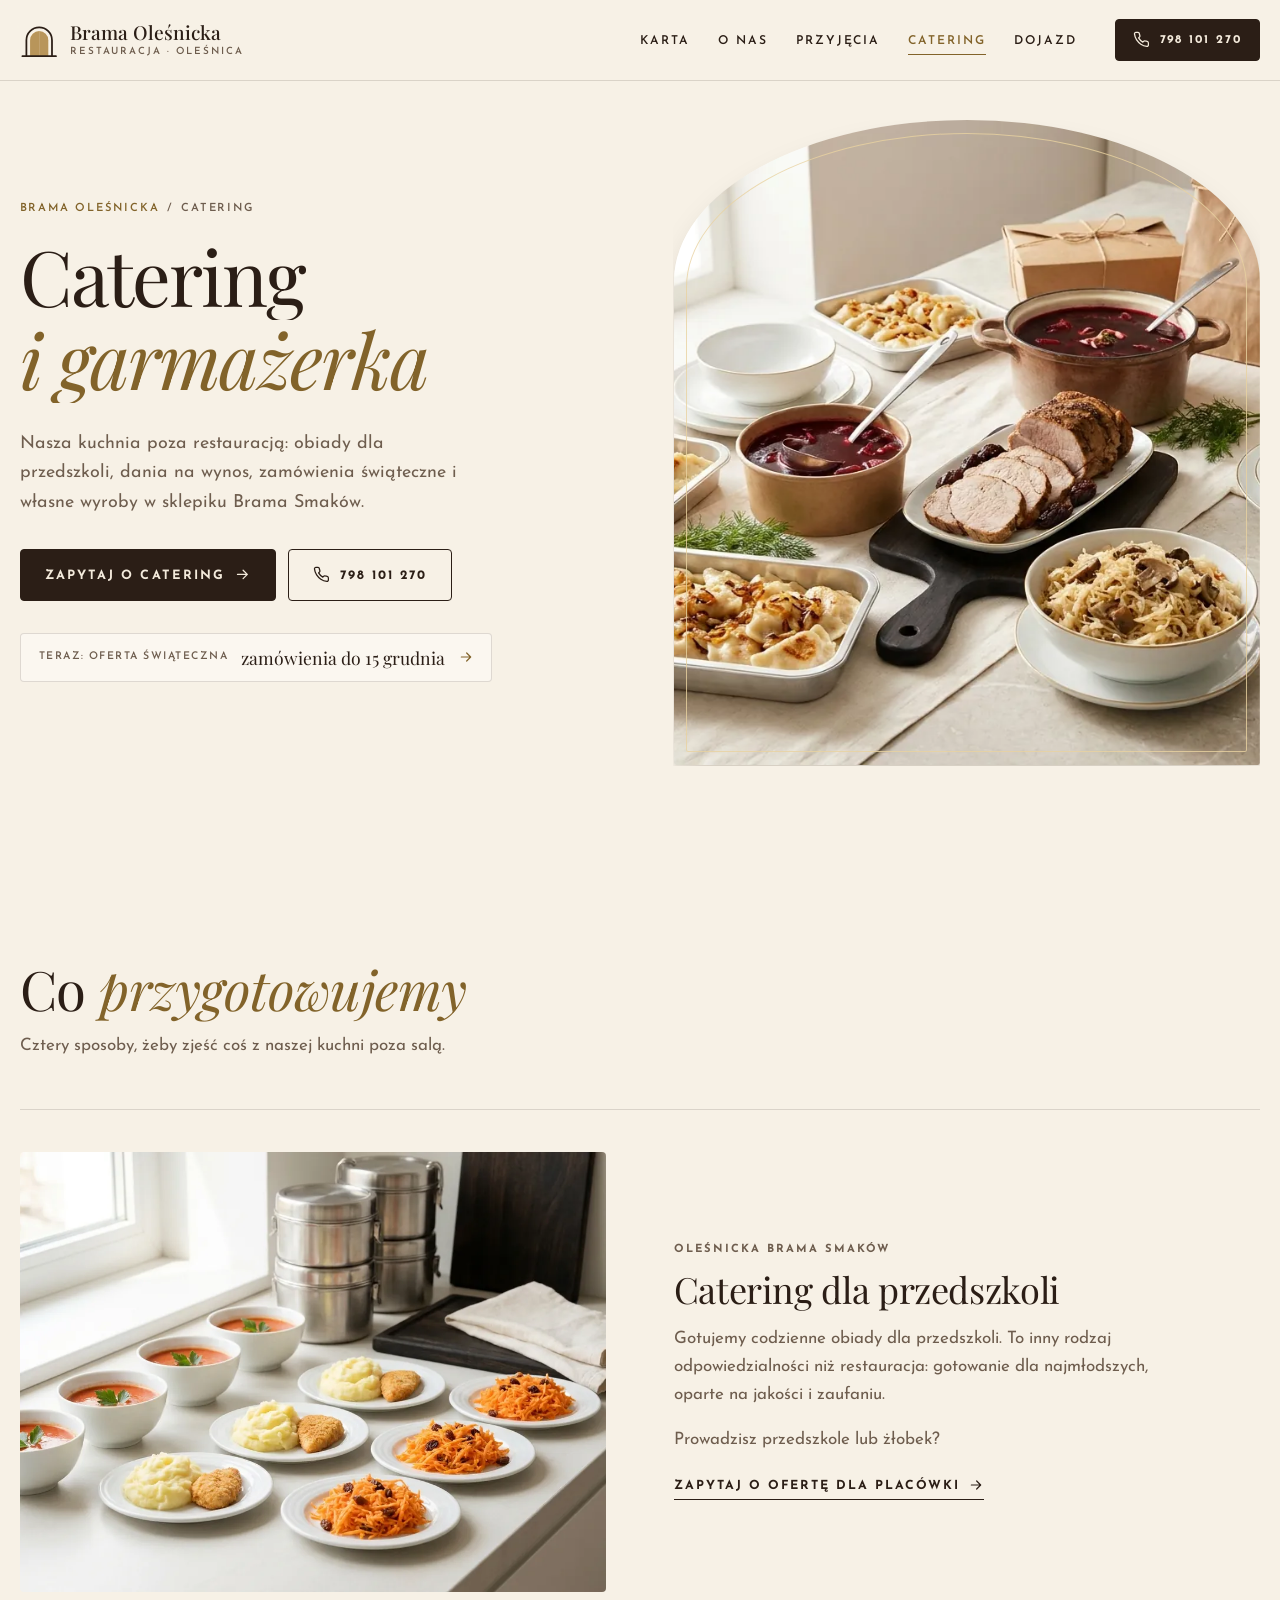
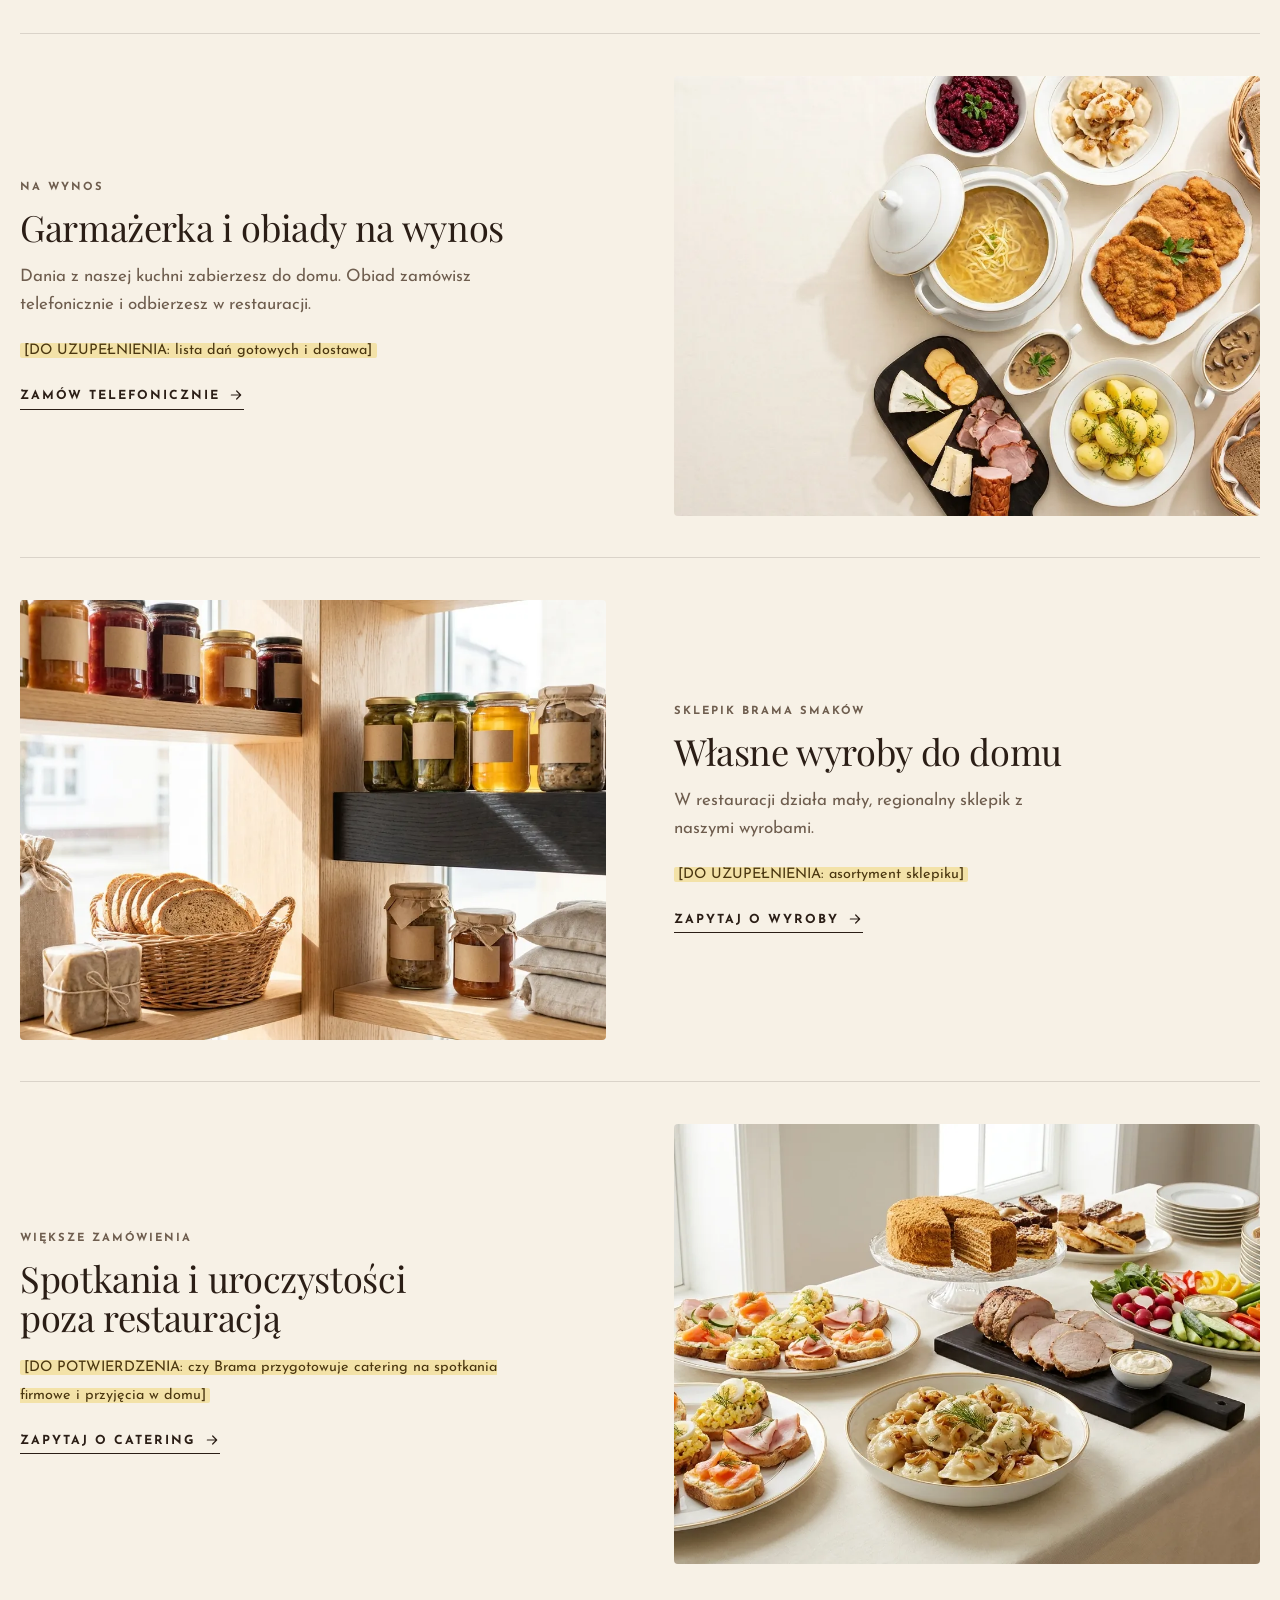
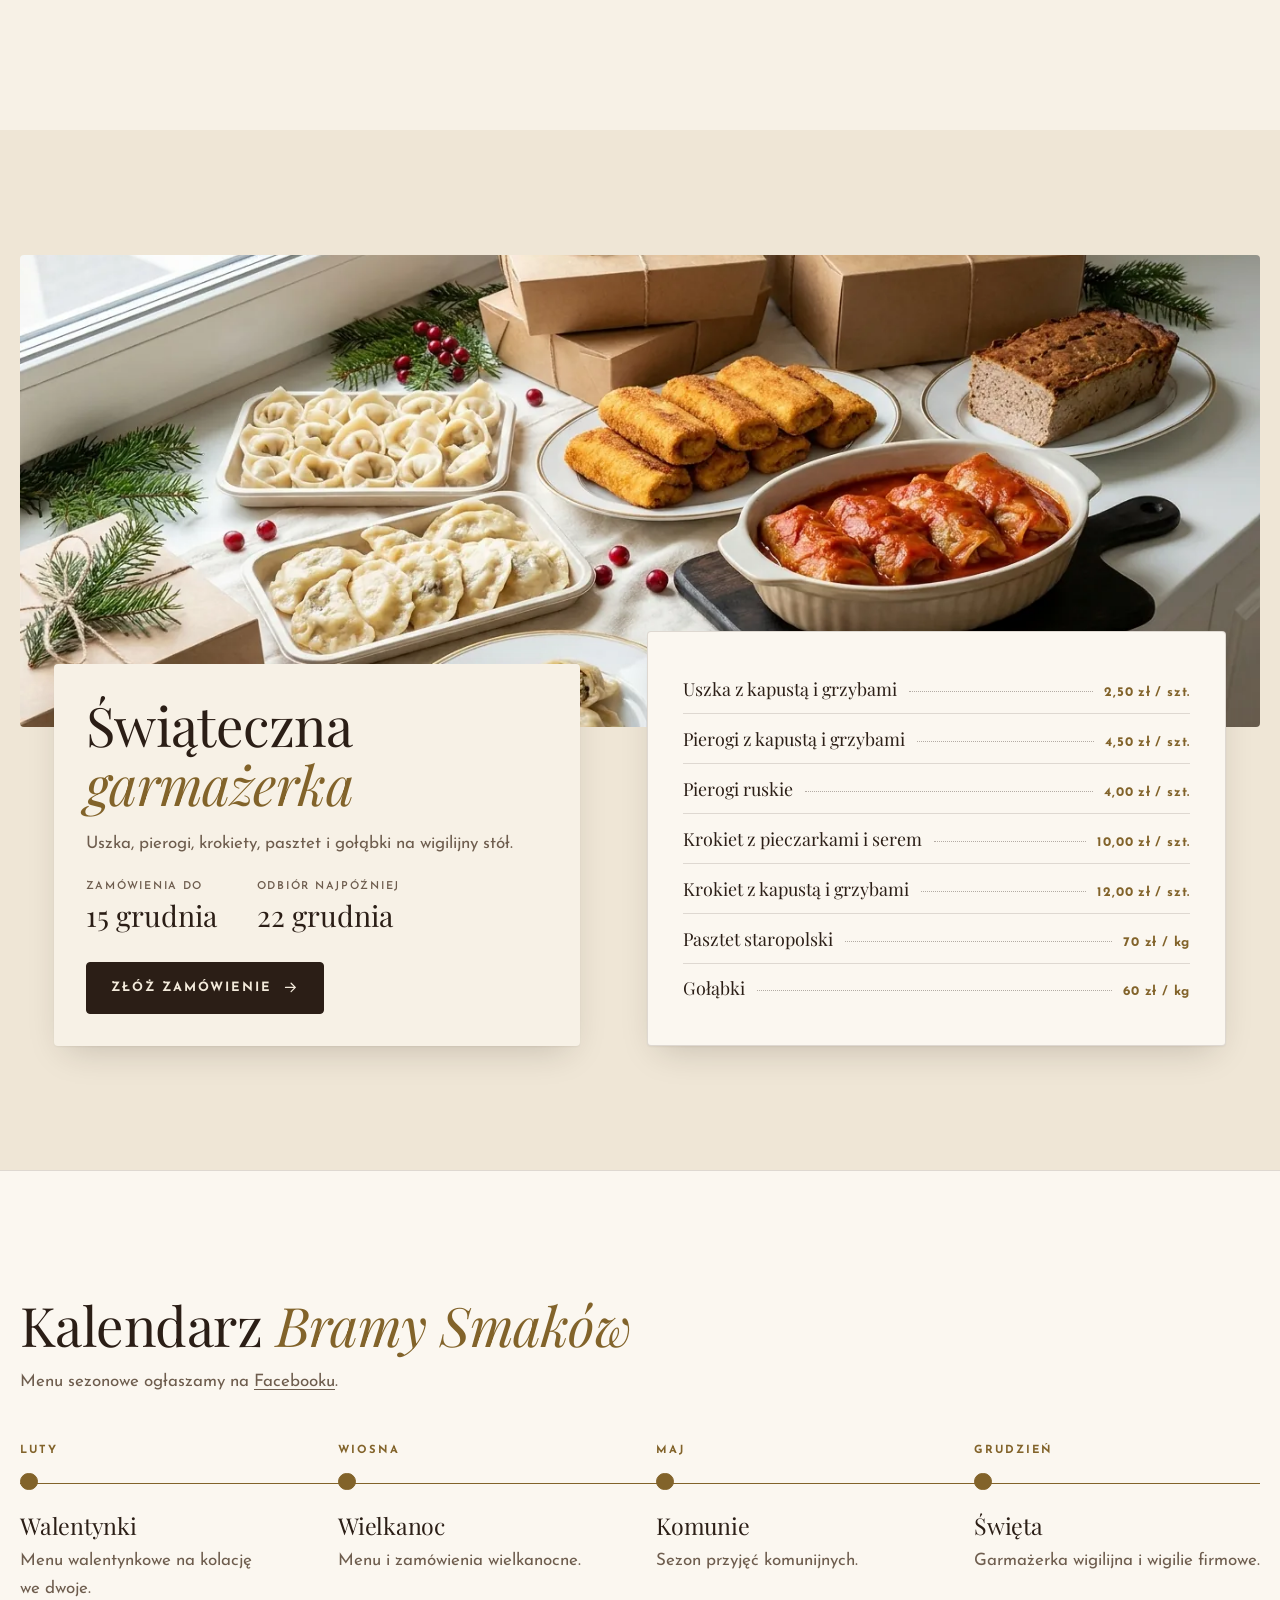
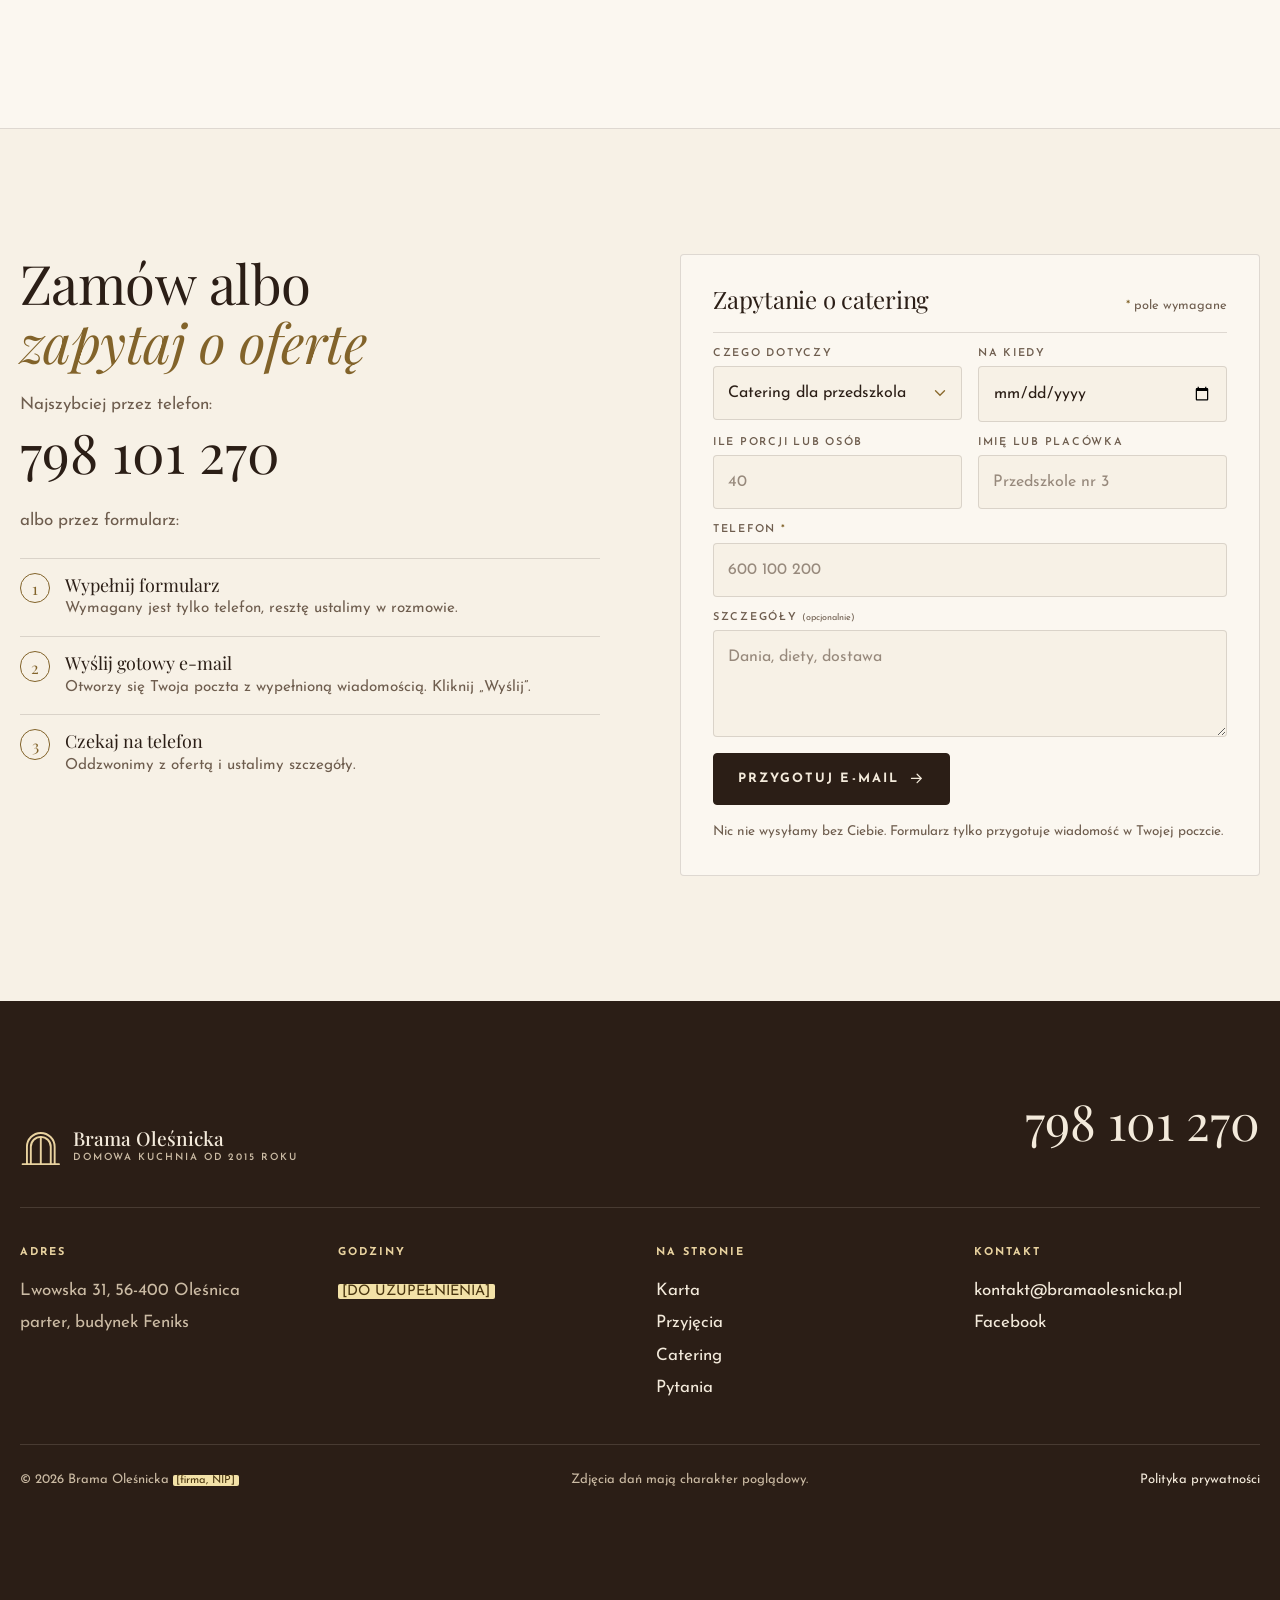
==== commit 8f222960: "Smooth occasion accordion labels, reliable picks image swap, gallery in WebP Co-Authored-By: Claude " ====
--- a/catering.html
+++ b/catering.html
@@ -79,7 +79,7 @@
       <div class="hero__act rise" style="--d:.45s"><a class="btn" href="#zapytanie">Zapytaj o catering<svg aria-hidden="true"><use href="#i-arrow"/></svg></a><a class="btn btn--ghost" href="tel:+48798101270"><svg aria-hidden="true"><use href="#i-phone"/></svg>798 101 270</a></div>
       <a class="phero__note rise" style="--d:.6s" href="#swieta"><span>Teraz: oferta świąteczna</span><b>zamówienia do 15 grudnia</b><svg aria-hidden="true"><use href="#i-arrow"/></svg></a>
     </div>
-    <figure class="phero__ph"><img src="img/v2/catering.webp" alt="Pierogi w tackach, barszcz, pieczeń i kapusta z grzybami gotowe na wynos" fetchpriority="high"></figure>
+    <figure class="phero__ph"><img src="img/v2/catering.webp" alt="Pierogi w tackach, barszcz, pieczeń i kapusta z grzybami gotowe na wynos" fetchpriority="high" decoding="async"></figure>
   </div>
 </section>
 
--- a/assets/v2.css
+++ b/assets/v2.css
@@ -2,7 +2,7 @@
 :root{
   --bg:#F7F1E6;--sheet:#EFE6D6;--card:#FBF7F0;
   --ink:#2B1E16;--muted:#6E5D4E;--line:rgba(43,30,22,.14);
-  --gold:#8A6A2E;--gold-l:#E9D3A0;--gold-m:#B8955A;
+  --gold:#82632A;--gold-l:#E9D3A0;--gold-m:#B8955A;
   --ebony:#2B1E16;--ebony-2:#3A2A1F;--on-ebony:#F3EADB;--on-ebony-m:#CBBBA4;
   --serif:"Playfair Display",Georgia,serif;--sans:"Josefin Sans",system-ui,sans-serif;
   --ease:cubic-bezier(.16,1,.3,1);--r:4px;
@@ -46,7 +46,7 @@
 .more--light{color:var(--gold-l)}
 
 /* ---------- nawigacja ---------- */
-.nav{position:fixed;inset:0 0 auto;z-index:50;transition:background .5s var(--ease),box-shadow .5s var(--ease),backdrop-filter .5s}
+.nav{position:fixed;inset:0 0 auto;z-index:50;-webkit-backdrop-filter:blur(0);backdrop-filter:blur(0);transition:background .5s var(--ease),box-shadow .5s var(--ease),backdrop-filter .5s}
 .nav__in{display:flex;align-items:center;gap:1.5rem;height:5rem;transition:height .5s var(--ease)}
 .nav.is-scrolled{background:color-mix(in srgb,var(--bg) 86%,transparent);-webkit-backdrop-filter:blur(14px) saturate(1.2);backdrop-filter:blur(14px) saturate(1.2);box-shadow:0 1px 0 var(--line)}
 .nav.is-scrolled .nav__in{height:4.1rem}
@@ -154,8 +154,8 @@
 .picks{background:var(--card);border-block:1px solid var(--line)}
 .picks__in{display:grid;grid-template-columns:1fr 1fr;gap:clamp(2.5rem,1rem + 5vw,6rem);align-items:start}
 .picks__stage{position:sticky;top:7rem;aspect-ratio:1/1;border-radius:var(--r);overflow:hidden;background:var(--sheet);box-shadow:var(--shadow)}
-.picks__stage img{position:absolute;inset:0;width:100%;height:100%;object-fit:cover;opacity:0;transform:scale(1.06);clip-path:inset(0 0 0 100%);transition:opacity .01s .9s,transform 1.4s var(--ease),clip-path .9s var(--ease)}
-.picks__stage img.on{opacity:1;transform:none;clip-path:inset(0);z-index:1;transition:opacity 0s,transform 1.4s var(--ease),clip-path .9s var(--ease)}
+.picks__stage img{position:absolute;inset:0;width:100%;height:100%;object-fit:cover;opacity:0;transform:scale(1.05);transition:opacity .7s ease,transform 1.4s var(--ease)}
+.picks__stage img.on{opacity:1;transform:none;z-index:1}
 .picks__list h2{margin-bottom:.8rem}
 .picks__lead{color:var(--muted);margin-bottom:2rem}
 .picks__list ol{list-style:none;margin:0 0 2rem;padding:0;border-top:1px solid var(--line)}
@@ -267,6 +267,7 @@
 .gal figure:hover figcaption,.gal a:focus-visible+figcaption{transform:none}
 .g1,.g2,.g5{grid-row:1/3}
 @media (max-width:860px){.gal{grid-template-columns:1fr 1fr;grid-template-rows:none;grid-auto-rows:11rem}.g1{grid-column:1/-1;grid-row:auto}.g2,.g5{grid-row:span 2}.gal figcaption{transform:none}}
+.lb[hidden]{display:none}
 .lb{position:fixed;inset:0;z-index:90;background:rgba(30,21,15,.92);display:grid;place-items:center;padding:4rem 1rem;opacity:0;transition:opacity .35s}
 .lb.is-open{opacity:1}
 .lb img{max-height:80vh;width:auto;border-radius:var(--r)}
@@ -365,7 +366,7 @@
 body[data-page] .nav{background:color-mix(in srgb,var(--bg) 86%,transparent);-webkit-backdrop-filter:blur(14px);backdrop-filter:blur(14px);box-shadow:0 1px 0 var(--line)}
 
 /* ---------- hero: film ---------- */
-.hero__vid{position:absolute;inset:0;z-index:-2;width:100%;height:100%;object-fit:cover;object-position:62% 60%;opacity:0;transition:opacity 1.6s var(--ease)}
+.hero__vid{position:absolute;inset:0;z-index:-2;filter:saturate(1.001);transform:translateZ(0);width:100%;height:100%;object-fit:cover;object-position:62% 60%;opacity:0;transition:opacity 1.6s var(--ease)}
 .hero__vid.is-on{opacity:1}
 @media (max-width:759px){.hero__vid{object-position:50% 70%}}
 
@@ -423,22 +424,25 @@
 .acc__a{position:relative;display:block;height:100%;border-radius:var(--r);overflow:hidden;text-decoration:none;color:var(--on-ebony);isolation:isolate}
 .acc__a img{position:absolute;inset:0;width:100%;height:100%;object-fit:cover;z-index:-2;transition:transform 1.4s var(--ease)}
 .acc__a::before{content:"";position:absolute;inset:0;z-index:-1;background:linear-gradient(0deg,rgba(30,21,15,.88),rgba(30,21,15,.35) 50%,rgba(30,21,15,.1))}
-.acc__t{position:absolute;inset:auto 0 0;padding:1.5rem;display:flex;flex-direction:column;gap:.7rem}
-.acc__t b{font:400 clamp(1.3rem,1rem + 1vw,2rem)/1.1 var(--serif);white-space:nowrap}
-.acc__d,.acc__go{max-width:34ch;opacity:0;transform:translateY(12px);transition:opacity .5s,transform .7s var(--ease)}
+.acc__t{position:absolute;inset:auto 0 0;padding:1.5rem;display:flex;flex-direction:column}
+.acc__t b{display:block;font:400 clamp(1.3rem,1rem + 1vw,2rem)/1.1 var(--serif);white-space:nowrap;transform-origin:0 100%;transform:none;transition:transform .9s var(--ease)}
+.acc__more{display:grid;grid-template-rows:1fr;transition:grid-template-rows .9s var(--ease)}
+.acc__in{min-height:0;overflow:hidden;display:flex;flex-direction:column;gap:.7rem;padding-top:.7rem}
+.acc__d,.acc__go{max-width:34ch;opacity:1;transform:none;transition:opacity .5s var(--ease) .35s,transform .7s var(--ease) .35s}
 .acc__d{color:var(--on-ebony-m)}
 .acc__go{display:inline-flex;align-items:center;gap:.5rem;font:700 .74rem/1 var(--sans);letter-spacing:.16em;text-transform:uppercase;color:var(--gold-l)}
 .acc__go svg{width:1rem;height:1rem;margin-top:-.15rem}
-.acc__it.is-on .acc__d,.acc__it.is-on .acc__go{opacity:1;transform:none;transition-delay:.25s}
-.acc__it:not(.is-on) .acc__t b{writing-mode:vertical-rl;transform:rotate(180deg);align-self:start}
 .acc__it.is-on img{transform:scale(1.04)}
+@media (min-width:861px){
+  .acc__it:not(.is-on) b{transform:translateX(1.15em) rotate(-90deg)}
+  .acc__it:not(.is-on) .acc__more{grid-template-rows:0fr}
+  .acc__it:not(.is-on) .acc__d,.acc__it:not(.is-on) .acc__go{opacity:0;transform:translateY(10px);transition-duration:.25s;transition-delay:0s}
+}
 @media (max-width:860px){
   .acc{flex-direction:column;height:auto}
   .acc__it,.acc__it.is-on{flex:none}
   .acc__a{aspect-ratio:4/3.3}
   .acc__a::before{background:linear-gradient(0deg,rgba(30,21,15,.92),rgba(30,21,15,.6) 55%,rgba(30,21,15,.15))}
-  .acc__d,.acc__go{opacity:1;transform:none}
-  .acc__it:not(.is-on) .acc__t b{writing-mode:horizontal-tb;transform:none}
 }
 
 /* ---------- linia kroków / kalendarz ---------- */
@@ -522,3 +526,7 @@
 body[data-page="menu"] .mcta{background:var(--ebony);color:var(--on-ebony)}
 body[data-page="menu"] .mcta h2{color:var(--on-ebony)}
 body[data-page="menu"] .mcta h2 i{color:var(--gold-l)}
+.mcta .btn:not(.btn--gold),.quotes .btn,.proof .btn{background:transparent;color:var(--on-ebony);border-color:var(--gold-l)}
+.mcta .btn:not(.btn--gold)::before,.quotes .btn::before,.proof .btn::before{background:var(--gold-l)}
+.mcta .btn:not(.btn--gold):hover{color:var(--ink)}
+.mcta__fine{opacity:1!important;color:var(--on-ebony-m)}
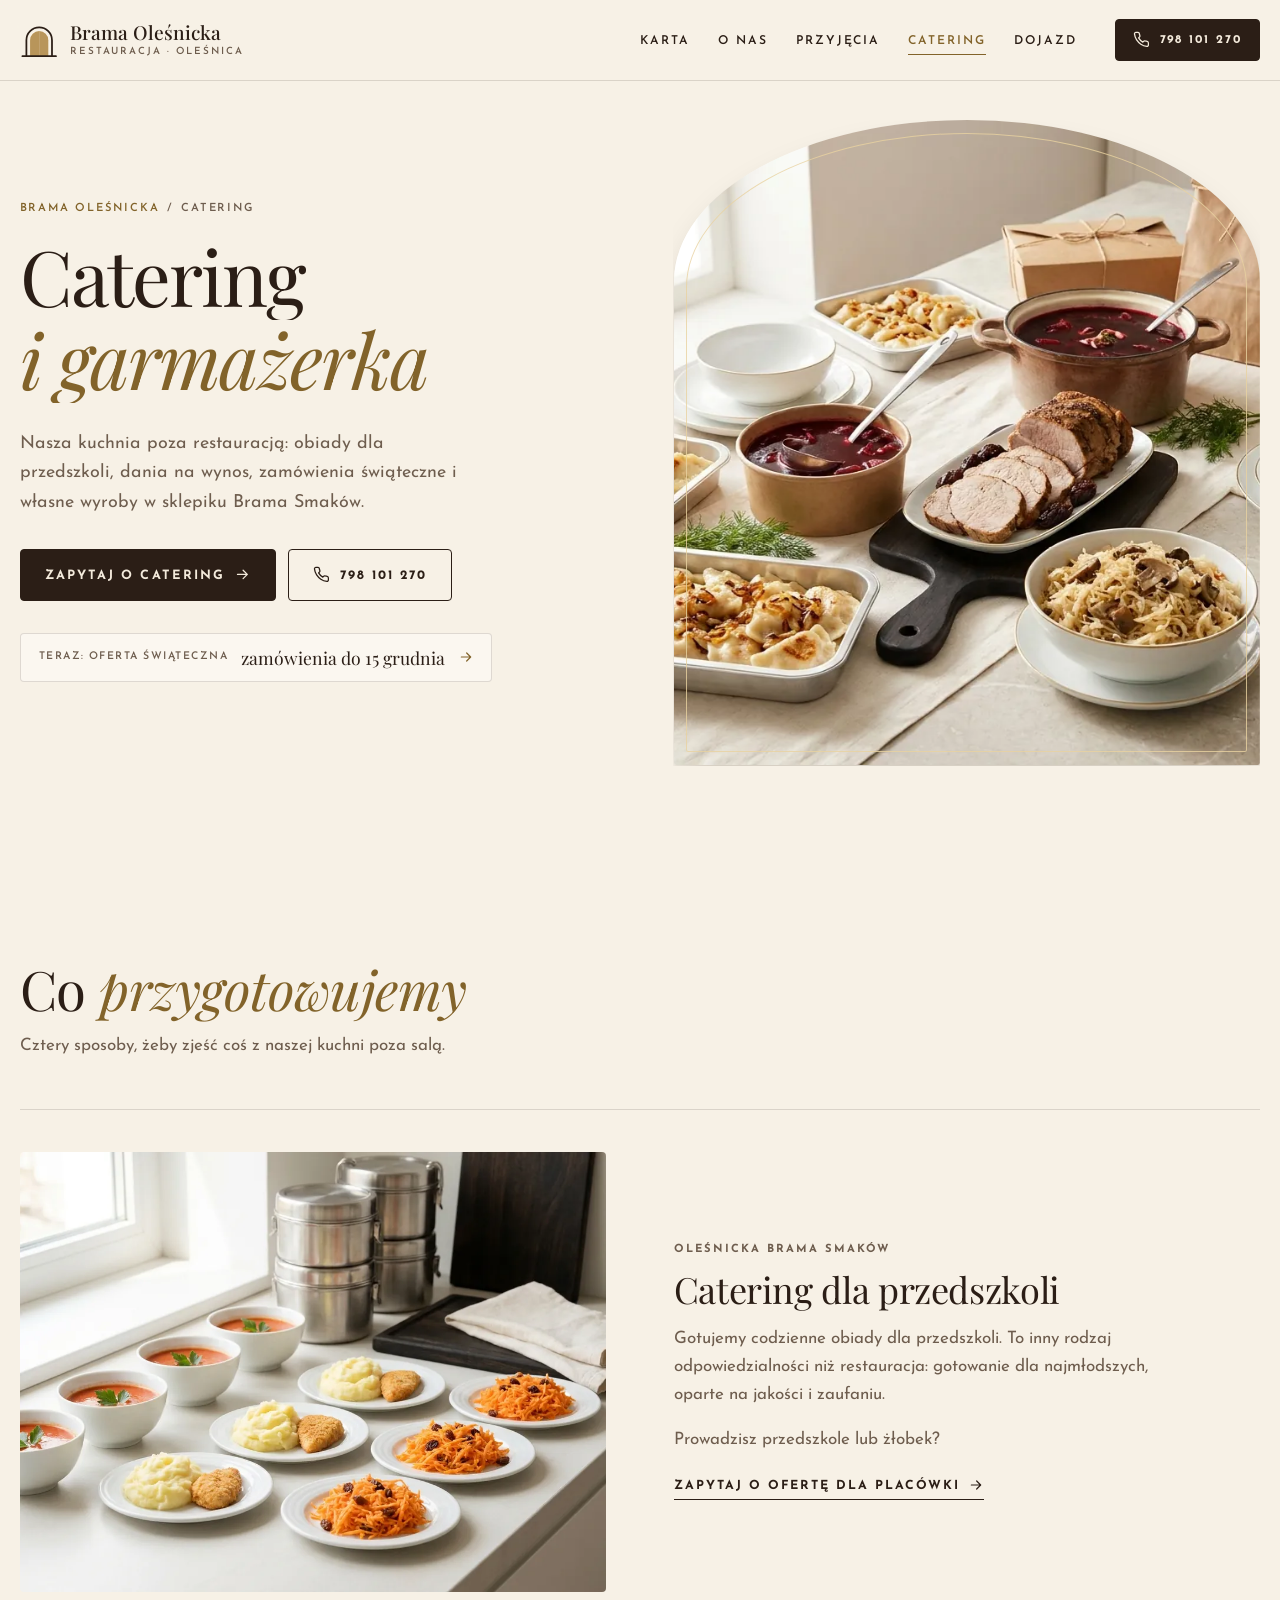
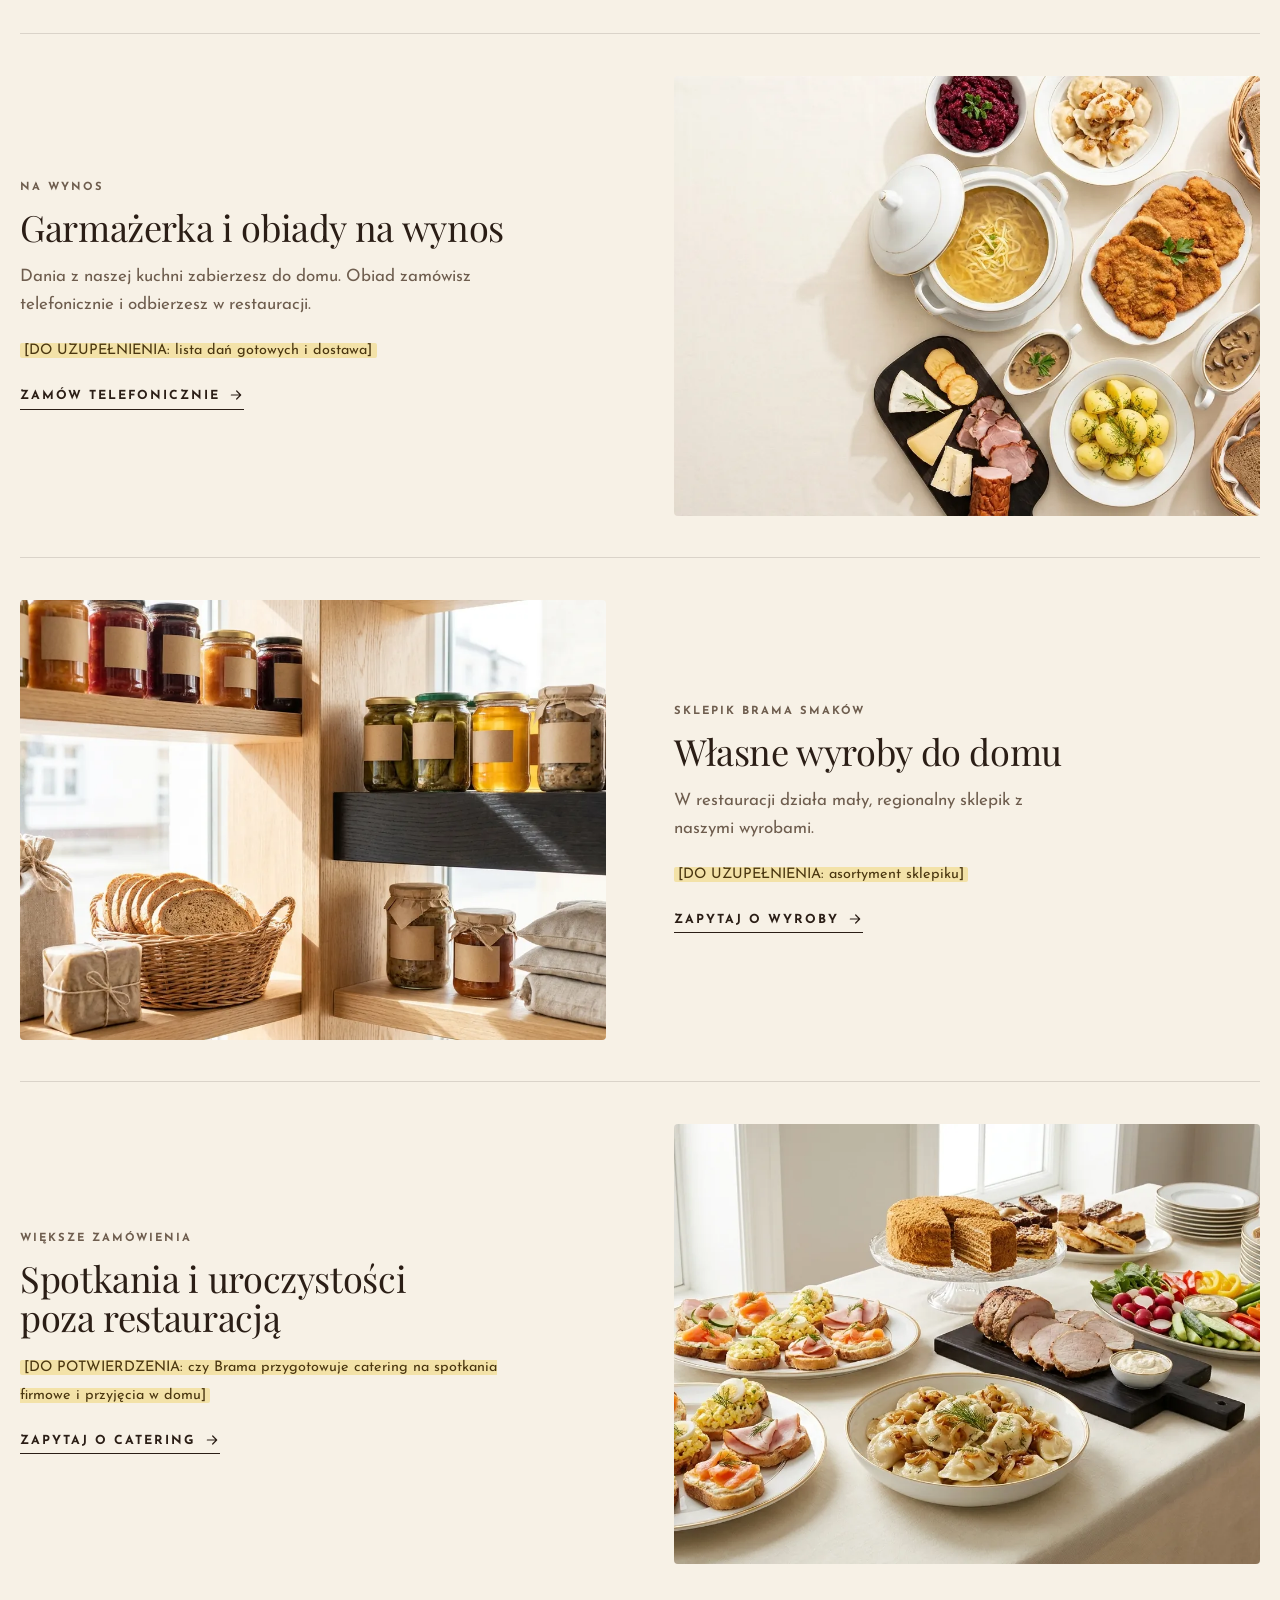
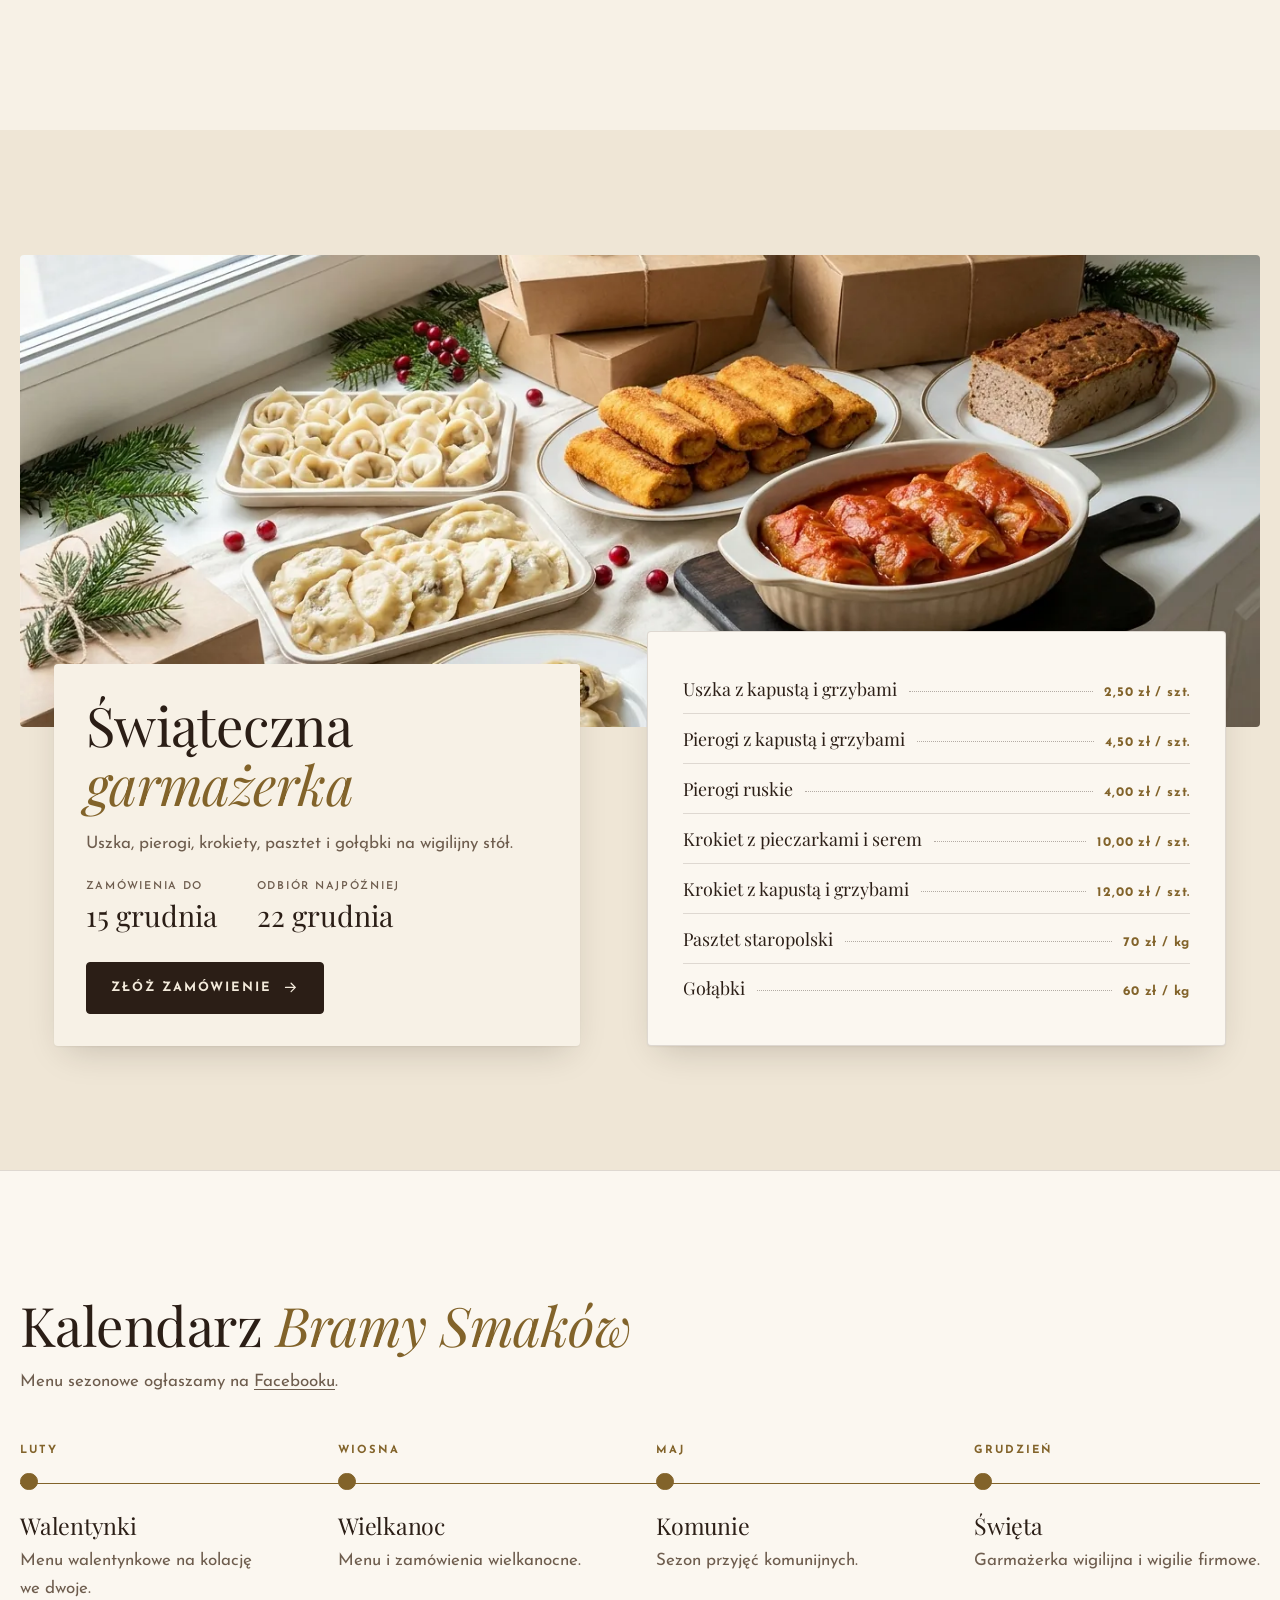
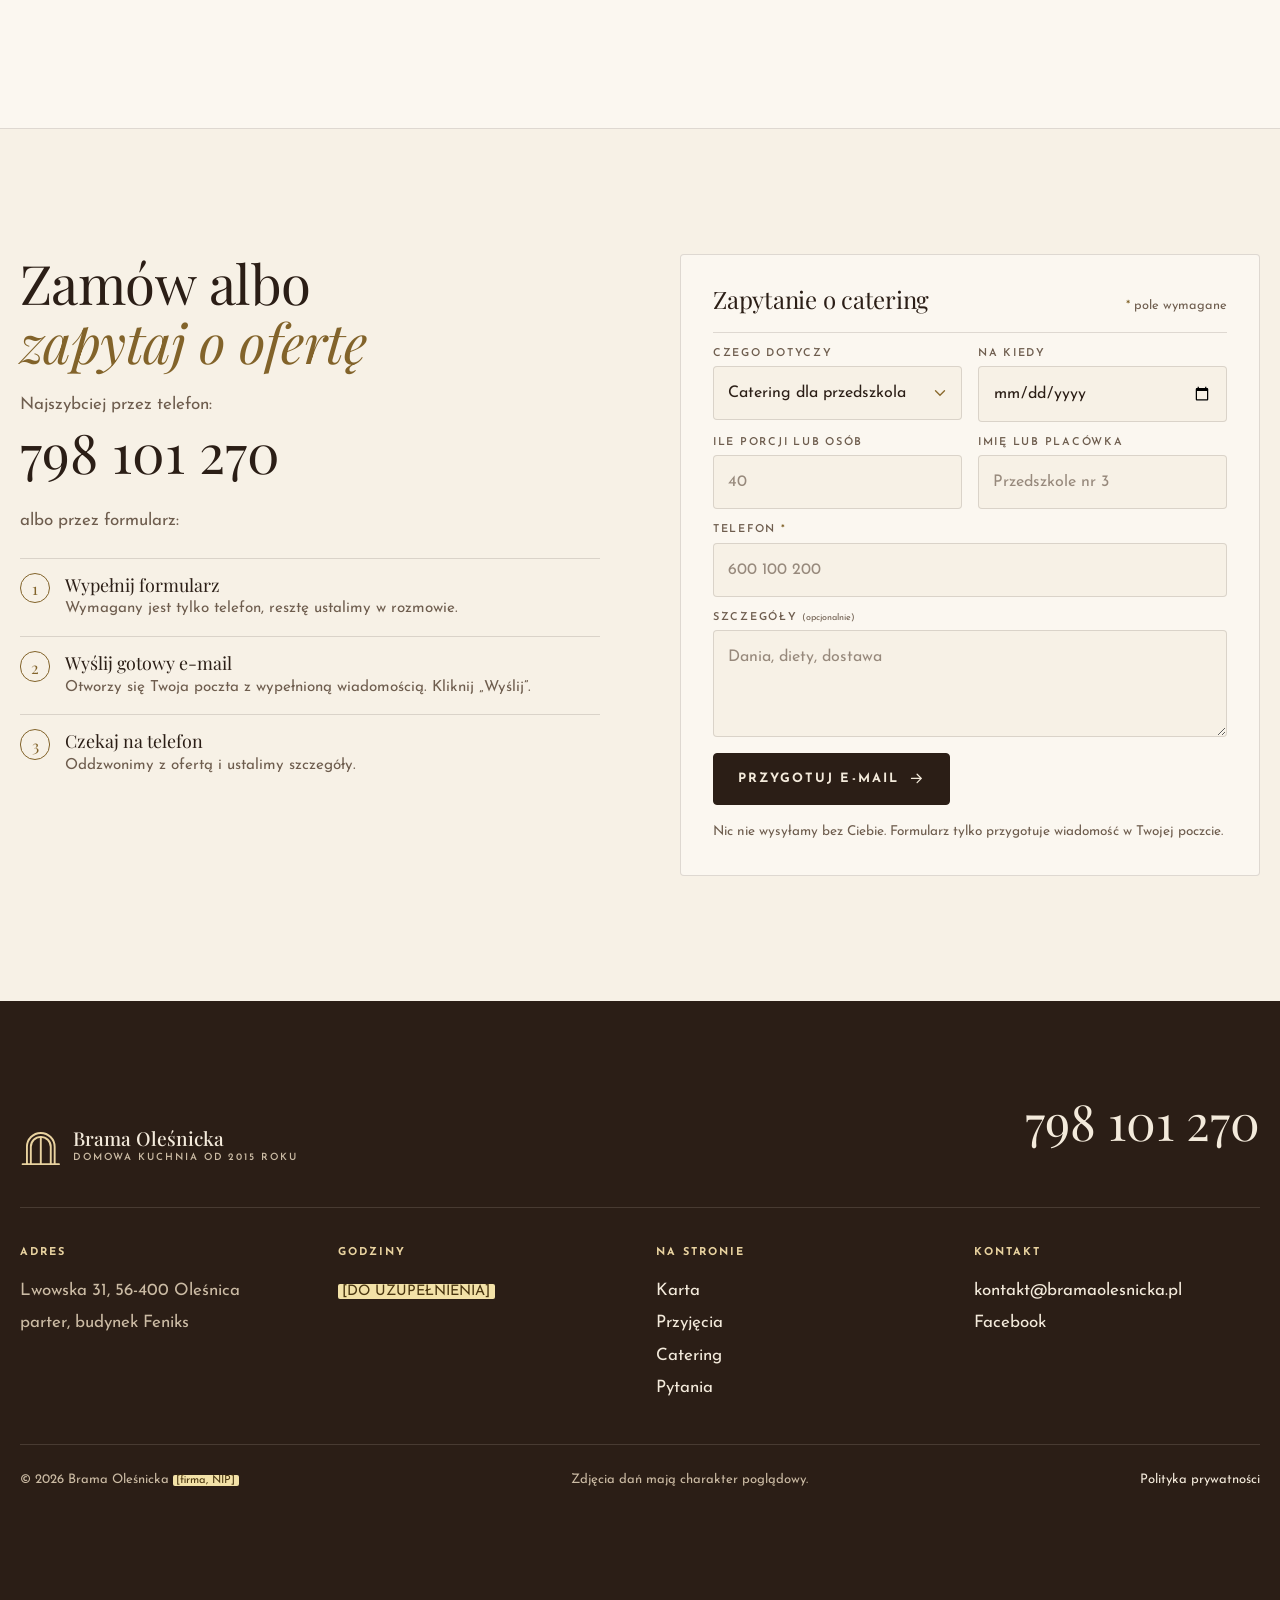
==== commit 1f7f392a: "Canonical/og:url/og:image point to GitHub Pages until the .pl domain is connected Co-Authored-By: Cl" ====
--- a/catering.html
+++ b/catering.html
@@ -5,19 +5,19 @@
 <meta name="viewport" content="width=device-width, initial-scale=1">
 <title>Catering i garmażerka | Brama Smaków, Oleśnica</title>
 <meta name="description" content="Catering dla przedszkoli, garmażerka na wynos i zamówienia świąteczne z kuchni restauracji Brama Oleśnicka. Lwowska 31, Oleśnica. Tel. 798 101 270.">
-<link rel="canonical" href="https://bramaolesnicka.pl/catering.html">
+<link rel="canonical" href="https://fabianadrianw.github.io/Brama-ole-nicka/catering.html">
 <meta property="og:type" content="website">
 <meta property="og:locale" content="pl_PL">
 <meta property="og:title" content="Catering i garmażerka | Brama Smaków, Oleśnica">
 <meta property="og:description" content="Catering dla przedszkoli, garmażerka na wynos i zamówienia świąteczne z kuchni restauracji Brama Oleśnicka. Lwowska 31, Oleśnica. Tel. 798 101 270.">
-<meta property="og:url" content="https://bramaolesnicka.pl/catering.html">
-<meta property="og:image" content="https://bramaolesnicka.pl/img/v2/og.jpg">
+<meta property="og:url" content="https://fabianadrianw.github.io/Brama-ole-nicka/catering.html">
+<meta property="og:image" content="https://fabianadrianw.github.io/Brama-ole-nicka/img/v2/og.jpg">
 <meta name="theme-color" content="#F7F1E6">
 <link rel="icon" href="data:image/svg+xml,%3Csvg xmlns='http://www.w3.org/2000/svg' viewBox='0 0 32 32'%3E%3Crect width='32' height='32' rx='6' fill='%232B1E16'/%3E%3Cpath d='M9 26V15a7 7 0 0 1 14 0v11' fill='none' stroke='%23E9D3A0' stroke-width='2.4'/%3E%3C/svg%3E">
 <link rel="preconnect" href="https://fonts.googleapis.com">
 <link rel="preconnect" href="https://fonts.gstatic.com" crossorigin>
 <link href="https://fonts.googleapis.com/css2?family=Josefin+Sans:wght@400;600;700&family=Playfair+Display:ital,wght@0,400;0,500;0,600;1,400;1,500&display=swap" rel="stylesheet">
-<script type="application/ld+json">{"@context":"https://schema.org","@type":"BreadcrumbList","itemListElement":[{"@type":"ListItem","position":1,"name":"Brama Oleśnicka","item":"https://bramaolesnicka.pl/"},{"@type":"ListItem","position":2,"name":"Catering","item":"https://bramaolesnicka.pl/catering.html"}]}</script>
+<script type="application/ld+json">{"@context":"https://schema.org","@type":"BreadcrumbList","itemListElement":[{"@type":"ListItem","position":1,"name":"Brama Oleśnicka","item":"https://fabianadrianw.github.io/Brama-ole-nicka/"},{"@type":"ListItem","position":2,"name":"Catering","item":"https://fabianadrianw.github.io/Brama-ole-nicka/catering.html"}]}</script>
 <link rel="stylesheet" href="assets/v2.css">
 </head>
 <body data-page="catering">
--- a/assets/v2.css
+++ b/assets/v2.css
@@ -11,7 +11,8 @@
   color-scheme:light;
 }
 *,*::before,*::after{box-sizing:border-box}
-html{scroll-behavior:smooth;scroll-padding-top:5.5rem;-webkit-text-size-adjust:100%}
+html{touch-action:manipulation;scroll-behavior:smooth;scroll-padding-top:5.5rem;-webkit-text-size-adjust:100%}
+html{overflow-x:clip}
 body{margin:0;background:var(--bg);color:var(--ink);font:400 1.0625rem/1.65 var(--sans);-webkit-font-smoothing:antialiased;text-rendering:optimizeLegibility;overflow-x:clip}
 img{display:block;max-width:100%;height:auto}
 a{color:inherit;text-decoration-thickness:1px;text-underline-offset:.2em}
@@ -32,17 +33,12 @@
 .btn{--h:3.25rem;position:relative;isolation:isolate;overflow:hidden;display:inline-flex;align-items:center;justify-content:center;gap:.6rem;min-height:var(--h);padding:.1rem 1.5rem 0;border:1px solid var(--ebony);border-radius:var(--r);background:var(--ebony);color:var(--on-ebony);font:700 .8rem/1 var(--sans);letter-spacing:.16em;text-transform:uppercase;text-decoration:none;cursor:pointer;transition:color .45s var(--ease),border-color .45s var(--ease),transform .2s}
 .btn svg{width:1.05rem;height:1.05rem;margin-top:-.15rem;transition:transform .45s var(--ease)}
 .btn::before{content:"";position:absolute;inset:0;z-index:-1;background:var(--gold-l);transform:scaleX(0);transform-origin:right;transition:transform .55s var(--ease)}
-.btn:hover::before{transform:scaleX(1);transform-origin:left}
-.btn:hover{color:var(--ink);border-color:var(--gold-l)}
-.btn:hover svg{transform:translateX(3px)}
 .btn:active{transform:translateY(1px)}
 .btn--ghost{background:transparent;color:var(--ink)}
 .btn--ghost::before{background:var(--ebony)}
-.btn--ghost:hover{color:var(--on-ebony);border-color:var(--ebony)}
 .btn--sm{--h:2.6rem;padding-inline:1.1rem;font-size:.74rem}
 .more{display:inline-flex;align-items:center;gap:.5rem;font:700 .78rem/1 var(--sans);letter-spacing:.16em;text-transform:uppercase;text-decoration:none;color:var(--ink);padding:.4rem 0;background:linear-gradient(currentColor,currentColor) 0 100%/100% 1px no-repeat;transition:background-size .5s var(--ease)}
 .more svg{width:1rem;height:1rem;margin-top:-.15rem;transition:transform .45s var(--ease)}
-.more:hover{background-size:0 1px;background-position:100% 100%}.more:hover svg{transform:translateX(4px)}
 .more--light{color:var(--gold-l)}
 
 /* ---------- nawigacja ---------- */
@@ -56,27 +52,30 @@
 .logo__ground{animation-delay:.5s}
 .logo__leaf{fill:var(--gold-m);transition:transform .7s var(--ease)}
 .logo__leaf--l{transform-origin:12.6px 30px}.logo__leaf--r{transform-origin:35.4px 30px}
-.logo:hover .logo__leaf--l{transform:scaleX(.35)}.logo:hover .logo__leaf--r{transform:scaleX(.35)}
 .logo__txt b{display:block;font:500 1.2rem/1 var(--serif);letter-spacing:0}
 .logo__txt small{display:block;margin-top:.3rem;font:600 .62rem/1 var(--sans);letter-spacing:.2em;text-transform:uppercase;color:var(--muted)}
 @keyframes draw{to{stroke-dashoffset:0}}
 .nav__nav{position:relative}
 .links{display:flex;list-style:none;margin:0;padding:0}
 .links a{display:block;padding:.75rem 14px .6rem;font:600 .76rem/1 var(--sans);letter-spacing:.16em;text-transform:uppercase;text-decoration:none;color:var(--ink);transition:color .3s}
-.links a:hover,.links a[aria-current]{color:var(--gold)}
+.links a[aria-current]{color:var(--gold)}
 .links__bar{position:absolute;left:0;bottom:2px;width:100px;height:1px;background:var(--gold);transform-origin:0 0;transform:translateX(var(--x,0)) scaleX(var(--s,0));transition:transform .5s var(--ease)}
 .burger{display:none;width:2.75rem;height:2.75rem;border:1px solid var(--line);border-radius:var(--r);background:transparent;cursor:pointer;position:relative}
 .burger span{position:absolute;left:.75rem;right:.75rem;height:1.5px;background:var(--ink);transition:transform .45s var(--ease)}
 .burger span:first-child{top:1.05rem}.burger span:last-child{top:1.6rem}
 .burger[aria-expanded="true"] span:first-child{transform:translateY(.27rem) rotate(45deg)}
 .burger[aria-expanded="true"] span:last-child{transform:translateY(-.28rem) rotate(-45deg)}
-.drawer{position:fixed;inset:0;z-index:40;background:var(--bg);padding:6.5rem 1.5rem 2rem;display:flex;flex-direction:column;gap:2rem;clip-path:inset(0 0 100% 0);visibility:hidden;transition:clip-path .7s var(--ease),visibility 0s .7s}
-.drawer.is-open{clip-path:inset(0);visibility:visible;transition:clip-path .7s var(--ease)}
+.drawer{position:fixed;inset:0 0 auto;z-index:40;max-height:100svh;overflow-y:auto;overscroll-behavior:contain;background:var(--bg);padding:calc(var(--nav-h) + 1.4rem) 1.5rem 1.6rem;display:flex;flex-direction:column;gap:1.6rem;border-radius:0 0 18px 18px;box-shadow:0 24px 50px -20px rgba(43,30,22,.45);transform:translate3d(0,-100%,0);visibility:hidden;transition:transform .42s cubic-bezier(.32,.72,0,1),visibility 0s .42s;backface-visibility:hidden}
+.drawer.is-open{transform:translate3d(0,0,0);visibility:visible;transition:transform .42s cubic-bezier(.32,.72,0,1),visibility 0s}
 .drawer ul{list-style:none;margin:0;padding:0}
-.drawer li{border-bottom:1px solid var(--line);overflow:hidden}
-.drawer li a{display:block;padding:1rem 0;font:400 2rem/1.1 var(--serif);text-decoration:none;transform:translateY(105%);transition:transform .7s var(--ease)}
-.drawer.is-open li a{transform:none}
-.drawer li:nth-child(2) a{transition-delay:.05s}.drawer li:nth-child(3) a{transition-delay:.1s}.drawer li:nth-child(4) a{transition-delay:.15s}.drawer li:nth-child(5) a{transition-delay:.2s}
+.drawer li{border-bottom:1px solid var(--line)}
+.drawer li a{display:block;padding:.85rem 0;font:400 1.75rem/1.1 var(--serif);text-decoration:none}
+.scrim{position:fixed;inset:0;z-index:39;background:rgba(30,21,15,.4);opacity:0;visibility:hidden;transition:opacity .35s ease,visibility 0s .35s;-webkit-tap-highlight-color:transparent}
+.menu-open .scrim{opacity:1;visibility:visible;transition:opacity .35s ease,visibility 0s}
+.menu-open .nav{background:var(--bg)!important;box-shadow:none!important}
+.menu-open,.menu-open body{overflow:hidden}
+.menu-open .bar{transform:translateY(150%);opacity:0;pointer-events:none;transition:transform .3s,opacity .2s}
+.burger{touch-action:manipulation;-webkit-tap-highlight-color:transparent}
 @media (max-width:980px){.nav__nav{display:none}.burger{display:block}.nav__cta span{display:none}.nav__cta{padding-inline:.85rem}}
 
 /* ---------- hero ---------- */
@@ -101,7 +100,6 @@
 .hero__facts a{text-decoration:none;display:block}
 .hero__facts b{display:block;font:400 2rem/1 var(--serif);color:var(--ink)}
 .hero__facts small{display:block;margin-top:.35rem;font:600 .7rem/1.3 var(--sans);letter-spacing:.14em;text-transform:uppercase;color:var(--muted)}
-.hero__facts a:hover b{color:var(--gold)}
 @media (max-width:759px){
   .hero{display:block;min-height:0;padding:0 0 2.5rem}
   .hero__ph{position:relative;height:72svh;max-height:640px}
@@ -120,7 +118,6 @@
 .strip__in{display:grid;grid-template-columns:repeat(3,1fr)}
 .strip__in>*{display:flex;gap:.9rem;align-items:center;padding:1.3rem 1.5rem;text-decoration:none;border-left:1px solid var(--line);transition:background .4s}
 .strip__in>*:first-child{border-left:0;padding-left:0}
-.strip__in a:hover{background:var(--sheet)}
 .strip svg{width:1.4rem;height:1.4rem;color:var(--gold)}
 .strip b{display:block;font:500 1.1rem/1.2 var(--serif)}
 .strip small{display:block;color:var(--muted);font-size:.85rem}
@@ -144,8 +141,6 @@
 .tile__t{position:absolute;inset:auto 0 0;z-index:1;padding:1rem 1.1rem 1.1rem;color:var(--on-ebony)}
 .tile__t b{display:block;font:400 1.35rem/1.1 var(--serif)}
 .tile__t small{display:block;margin-top:.35rem;font:600 .66rem/1.3 var(--sans);letter-spacing:.14em;text-transform:uppercase;color:var(--gold-l);opacity:.85;transform:translateY(.4rem);transition:transform .6s var(--ease),opacity .6s}
-.tile:hover img{transform:scale(1.07)}
-.tile:hover small{transform:none;opacity:1}
 .tile:focus-visible{outline-offset:4px}
 @media (max-width:1100px){.tiles{grid-template-columns:repeat(3,1fr)}}
 @media (max-width:600px){.tiles{grid-template-columns:repeat(2,1fr);gap:.65rem}.tile__t b{font-size:1.15rem}}
@@ -168,9 +163,9 @@
 .pk__d q{quotes:"„" "”";font-family:var(--serif);font-style:italic;color:var(--ink);margin-left:.3rem}
 .pk__d cite{font-style:normal;font-size:.8rem;letter-spacing:.06em}
 .pk::before{content:"";position:absolute;left:0;top:0;bottom:0;width:1px;background:var(--gold);transform:scaleY(0);transition:transform .5s var(--ease)}
-.pk:hover,.pk.on{background:var(--bg);padding-left:1.4rem}
-.pk:hover::before,.pk.on::before{transform:none}
-.pk:hover .pk__dots,.pk.on .pk__dots{border-color:var(--gold)}
+.pk.on{background:var(--bg);padding-left:1.4rem}
+.pk.on::before{transform:none}
+.pk.on .pk__dots{border-color:var(--gold)}
 .picks__note{display:flex;gap:.6rem;align-items:center;color:var(--muted);font-size:.9rem}
 .picks__note svg{width:1.4rem;height:1.4rem;color:var(--gold)}
 .picks__note b{color:var(--ink)}
@@ -200,10 +195,8 @@
 .proof__meta b{color:var(--on-ebony);font-weight:700}
 .qrow{overflow:hidden;mask:linear-gradient(90deg,transparent,#000 8%,#000 92%,transparent)}
 .qrow__track{display:flex;gap:1.25rem;list-style:none;margin:0;padding:.5rem 0;width:max-content;animation:marq 60s linear infinite}
-.qrow:hover .qrow__track{animation-play-state:paused}
 @keyframes marq{to{transform:translateX(calc(-50% - .625rem))}}
 .q{width:22rem;padding:1.6rem 1.7rem;border:1px solid rgba(233,211,160,.18);border-radius:var(--r);background:var(--ebony-2);transition:border-color .4s,transform .5s var(--ease)}
-.q:hover{border-color:var(--gold-l);transform:translateY(-4px)}
 .q blockquote{margin:0 0 1rem;font:italic 400 1.15rem/1.45 var(--serif)}
 .q p{margin:0;font-size:.85rem;color:var(--on-ebony-m)}
 .q b{color:var(--gold-l);font-weight:600}
@@ -217,7 +210,6 @@
 .about__ph{display:grid;grid-template-columns:1.2fr 1fr;grid-template-rows:auto auto;gap:1rem}
 .ap{margin:0;position:relative;overflow:hidden;border-radius:var(--r)}
 .ap img{width:100%;height:100%;object-fit:cover;transition:transform 1.4s var(--ease)}
-.ap:hover img{transform:scale(1.05)}
 .ap figcaption{position:absolute;left:.8rem;bottom:.8rem;padding:.45rem .7rem .35rem;background:var(--bg);font:600 .66rem/1 var(--sans);letter-spacing:.14em;text-transform:uppercase;border-radius:2px}
 .ap--a{grid-row:1/3;aspect-ratio:3/4}
 .ap--b,.ap--c{aspect-ratio:4/3}
@@ -236,8 +228,6 @@
 .panel__t>span:not(.panel__go){max-width:40ch;color:var(--on-ebony-m)}
 .panel__go{display:inline-flex;align-items:center;gap:.5rem;font:700 .76rem/1 var(--sans);letter-spacing:.16em;text-transform:uppercase;color:var(--gold-l);margin-top:.4rem}
 .panel__go svg{width:1rem;height:1rem;margin-top:-.15rem;transition:transform .5s var(--ease)}
-.panel:hover img{transform:scale(1.06)}
-.panel:hover .panel__go svg{transform:translateX(6px)}
 @media (max-width:860px){.occ__grid{grid-template-columns:1fr}.panel{min-height:24rem}.panel__t{padding:1.5rem}}
 
 /* ---------- sezonowo ---------- */
@@ -263,8 +253,7 @@
 .gal a{display:block;height:100%}
 .gal img{width:100%;height:100%;object-fit:cover;transition:transform 1.2s var(--ease),filter .6s}
 .gal figcaption{position:absolute;left:.8rem;bottom:.8rem;padding:.45rem .7rem .35rem;background:var(--bg);font:600 .66rem/1 var(--sans);letter-spacing:.14em;text-transform:uppercase;border-radius:2px;transform:translateY(calc(100% + 1rem));transition:transform .6s var(--ease)}
-.gal figure:hover img{transform:scale(1.06)}
-.gal figure:hover figcaption,.gal a:focus-visible+figcaption{transform:none}
+.gal a:focus-visible+figcaption{transform:none}
 .g1,.g2,.g5{grid-row:1/3}
 @media (max-width:860px){.gal{grid-template-columns:1fr 1fr;grid-template-rows:none;grid-auto-rows:11rem}.g1{grid-column:1/-1;grid-row:auto}.g2,.g5{grid-row:span 2}.gal figcaption{transform:none}}
 .lb[hidden]{display:none}
@@ -273,7 +262,6 @@
 .lb img{max-height:80vh;width:auto;border-radius:var(--r)}
 .lb p{color:var(--on-ebony);text-align:center;margin-top:.8rem}
 .lb button{position:absolute;width:3rem;height:3rem;border:1px solid rgba(243,234,219,.3);border-radius:50%;background:none;color:var(--on-ebony);font-size:1.3rem;cursor:pointer}
-.lb button:hover{border-color:var(--gold-l);color:var(--gold-l)}
 .lb__x{top:1rem;right:1rem}.lb__p{left:1rem;top:50%}.lb__n{right:1rem;top:50%}
 
 /* ---------- FAQ ---------- */
@@ -285,7 +273,6 @@
 .faq details{border-bottom:1px solid var(--line)}
 .faq summary{display:flex;justify-content:space-between;align-items:center;gap:1rem;padding:1.3rem 0;cursor:pointer;list-style:none;font:400 1.25rem/1.3 var(--serif);transition:color .3s}
 .faq summary::-webkit-details-marker{display:none}
-.faq summary:hover{color:var(--gold)}
 .faq summary svg{width:1.3rem;height:1.3rem;color:var(--gold);transition:transform .5s var(--ease)}
 .faq details[open] summary svg{transform:rotate(135deg)}
 .faq details p{color:var(--muted);max-width:60ch;padding-bottom:1.3rem;margin:0}
@@ -297,16 +284,15 @@
 .res h2{margin-bottom:1.2rem}
 .res__form>p{color:var(--muted);margin:0}
 .phone{display:inline-block;font:400 clamp(2.4rem,1.8rem + 2vw,3.4rem)/1.1 var(--serif);text-decoration:none;margin:.2rem 0 .6rem;background:linear-gradient(var(--gold),var(--gold)) 0 100%/0 1px no-repeat;transition:background-size .6s var(--ease),color .3s}
-.phone:hover{color:var(--gold);background-size:100% 1px}
 .mailrow{display:flex;gap:.8rem;align-items:center;margin-bottom:2.2rem!important}
 .copy{border:1px solid var(--line);background:none;border-radius:2px;padding:.3rem .6rem .2rem;font:600 .66rem/1 var(--sans);letter-spacing:.14em;text-transform:uppercase;color:var(--muted);cursor:pointer}
-.copy:hover{border-color:var(--ink);color:var(--ink)}
 form{display:grid;gap:1rem;padding:2rem;background:var(--card);border:1px solid var(--line);border-radius:var(--r)}
-.r2,.r3{display:grid;gap:1rem;grid-template-columns:1fr 1fr}.r3{grid-template-columns:1fr 1fr .7fr}
+.r2,.r3{display:grid;gap:1rem;grid-template-columns:minmax(0,1fr) minmax(0,1fr)}.r3{grid-template-columns:minmax(0,1fr) minmax(0,1fr) minmax(0,.7fr)}
+.f{min-width:0}input,select,textarea{min-width:0;max-width:100%}
+input[type=date],input[type=time]{-webkit-appearance:none;appearance:none;display:block}
 .f{display:flex;flex-direction:column;gap:.4rem}
 label{font:600 .68rem/1 var(--sans);letter-spacing:.16em;text-transform:uppercase;color:var(--muted)}
 input{font:inherit;font-size:1rem;color:var(--ink);background:var(--bg);border:1px solid var(--line);border-radius:var(--r);padding:.8rem .9rem;min-height:3rem;width:100%;transition:border-color .3s,box-shadow .3s;caret-color:var(--gold)}
-input:hover{border-color:color-mix(in srgb,var(--ink) 35%,transparent)}
 input:focus{outline:none;border-color:var(--gold);box-shadow:0 0 0 3px color-mix(in srgb,var(--gold) 18%,transparent)}
 input[aria-invalid="true"]{border-color:#9B2C1F}
 .err{display:none;font-size:.85rem;color:#9B2C1F}.err.show{display:block}
@@ -326,12 +312,11 @@
 .map.on .draw{stroke-dashoffset:0}
 .map .door{transform-box:fill-box;transform-origin:center;animation:pulse 2s ease-in-out infinite}
 @keyframes pulse{50%{transform:scale(1.5);opacity:.6}}
-@media (max-width:900px){.res__in{grid-template-columns:1fr}form{padding:1.3rem}.r2,.r3{grid-template-columns:1fr 1fr}.r3 .f:last-child{grid-column:1/-1}.find{padding:1.4rem}}
+@media (max-width:900px){.res__in{grid-template-columns:1fr}form{padding:1.3rem}.r2,.r3{grid-template-columns:minmax(0,1fr) minmax(0,1fr)}.r3 .f:last-child{grid-column:1/-1}.find{padding:1.4rem}}
 
 /* ---------- stopka ---------- */
 .foot{background:var(--ebony);color:var(--on-ebony-m);padding:4.5rem 0 7rem}
 .foot a{color:var(--on-ebony);text-decoration:none}
-.foot a:hover{color:var(--gold-l)}
 .foot__top{display:flex;justify-content:space-between;align-items:end;flex-wrap:wrap;gap:2rem;padding-bottom:2.5rem;border-bottom:1px solid rgba(243,234,219,.14)}
 .logo--foot{color:var(--on-ebony);margin:0}
 .logo--foot svg{width:2.6rem;height:2.6rem;color:var(--gold-l)}
@@ -361,18 +346,18 @@
   --nav-h:4.1rem;
 }
 .caps{font:700 .78rem/1.2 var(--sans);letter-spacing:.18em;text-transform:uppercase}
-.btn--line{background:transparent;color:var(--ink)}.btn--line::before{background:var(--ebony)}.btn--line:hover{color:var(--on-ebony)}
+.btn--line{background:transparent;color:var(--ink)}.btn--line::before{background:var(--ebony)}
 .btn--gold{background:var(--gold-l);color:var(--ink);border-color:var(--gold-l)}.btn--gold::before{background:var(--bg)}
 body[data-page] .nav{background:color-mix(in srgb,var(--bg) 86%,transparent);-webkit-backdrop-filter:blur(14px);backdrop-filter:blur(14px);box-shadow:0 1px 0 var(--line)}
 
 /* ---------- hero: film ---------- */
-.hero__vid{position:absolute;inset:0;z-index:-2;filter:saturate(1.001);transform:translateZ(0);width:100%;height:100%;object-fit:cover;object-position:62% 60%;opacity:0;transition:opacity 1.6s var(--ease)}
+.hero__vid{position:absolute;inset:0;z-index:-2;filter:saturate(1.001);transform:translateZ(0);width:100%;height:100%;object-fit:cover;object-position:62% 60%;opacity:0;transition:opacity .8s var(--ease)}
 .hero__vid.is-on{opacity:1}
 @media (max-width:759px){.hero__vid{object-position:50% 70%}}
 
 /* ---------- intro: brama się otwiera ---------- */
 .gate{display:none}
-.intro .gate{display:block;position:fixed;inset:0;z-index:200;pointer-events:auto;animation:gateOff 0s linear 2.6s forwards}
+.intro .gate{display:block;position:fixed;inset:0;z-index:200;pointer-events:none;animation:gateOff 0s linear 2.6s forwards}
 .gate__l,.gate__r{position:absolute;top:0;bottom:0;width:50.5%;background:var(--bg);animation:gateL 1.25s cubic-bezier(.76,0,.24,1) 1.15s forwards}
 .gate__l{left:0;border-right:1px solid color-mix(in srgb,var(--gold) 35%,transparent)}
 .gate__r{right:0;animation-name:gateR;border-left:1px solid color-mix(in srgb,var(--gold) 35%,transparent)}
@@ -396,7 +381,7 @@
 
 /* ---------- podstrony: nagłówek ---------- */
 .crumbs{display:flex;gap:.5rem;align-items:center;margin-bottom:1.4rem;font:600 .7rem/1 var(--sans);letter-spacing:.16em;text-transform:uppercase;color:var(--muted)}
-.crumbs a{color:var(--gold);text-decoration:none}.crumbs a:hover{text-decoration:underline}
+.crumbs a{color:var(--gold);text-decoration:none}
 .phero{padding:calc(var(--nav-h) + clamp(2rem,1rem + 3vw,4rem)) 0 clamp(3rem,2rem + 3vw,5rem)}
 .phero__in{display:grid;grid-template-columns:1fr 1fr;gap:clamp(2rem,1rem + 4vw,5rem);align-items:center}
 .phero .hero__h{font-size:clamp(2.8rem,1.6rem + 4vw,5rem)}
@@ -411,7 +396,6 @@
 .phero__note span{font:600 .66rem/1.2 var(--sans);letter-spacing:.14em;text-transform:uppercase;color:var(--muted)}
 .phero__note b{font:400 1.1rem/1 var(--serif)}
 .phero__note svg{width:1rem;height:1rem;color:var(--gold);transition:transform .45s var(--ease)}
-.phero__note:hover{border-color:var(--gold)}.phero__note:hover svg{transform:translateX(4px)}
 .today{list-style:none;margin:0;padding:0;display:flex;flex-wrap:wrap;gap:.5rem}
 .today li{display:flex;gap:.55rem;align-items:baseline;border:1px solid color-mix(in srgb,var(--gold) 40%,transparent);border-radius:999px;padding:.5rem .95rem .4rem;font-size:.95rem;background:var(--card)}
 .today b{font:700 .85rem/1 var(--sans);color:var(--gold);letter-spacing:.04em}
@@ -477,7 +461,6 @@
 .quotes__head p{margin:0;color:var(--on-ebony-m)}.quotes__head b{color:var(--gold-l);font-weight:600}
 .quotes__list{list-style:none;margin:0;padding:0;display:grid;grid-template-columns:repeat(3,1fr);gap:1.25rem}
 .quotes__list li{padding:1.8rem;border:1px solid rgba(233,211,160,.18);border-radius:var(--r);background:var(--ebony-2);transition:border-color .4s,transform .5s var(--ease)}
-.quotes__list li:hover{border-color:var(--gold-l);transform:translateY(-4px)}
 .quotes blockquote{margin:0 0 1.2rem;font:italic 400 1.2rem/1.5 var(--serif)}
 .quotes__list p{margin:0;font-size:.85rem;color:var(--on-ebony-m)}.quotes__list b{color:var(--gold-l);font-weight:600}
 @media (max-width:900px){.quotes__list{grid-template-columns:1fr}}
@@ -491,7 +474,7 @@
 .inq__head{display:flex;justify-content:space-between;align-items:baseline;gap:1rem;padding-bottom:1rem;border-bottom:1px solid var(--line)}
 .inq__head h3{font-size:1.5rem}.inq__head p{margin:0;font-size:.8rem;color:var(--muted)}
 em{font-style:normal;color:var(--gold)}
-.inq__grid{display:grid;grid-template-columns:1fr 1fr;gap:1rem}
+.inq__grid{display:grid;grid-template-columns:minmax(0,1fr) minmax(0,1fr);gap:1rem}
 .f--full{grid-column:1/-1}
 label small{text-transform:none;letter-spacing:0;font-weight:400}
 select,textarea{font:inherit;font-size:1rem;color:var(--ink);background:var(--bg);border:1px solid var(--line);border-radius:var(--r);padding:.8rem .9rem;min-height:3rem;width:100%;transition:border-color .3s,box-shadow .3s}
@@ -506,7 +489,6 @@
 .offer:nth-of-type(even) .offer__ph{order:2}
 .offer__ph{margin:0;aspect-ratio:4/3;overflow:hidden;border-radius:var(--r);position:relative}
 .offer__ph img{width:100%;height:100%;object-fit:cover;transition:transform 1.4s var(--ease)}
-.offer:hover .offer__ph img{transform:scale(1.05)}
 .offer__k{font:700 .7rem/1 var(--sans);letter-spacing:.18em;text-transform:uppercase;color:var(--gold);margin-bottom:.9rem}
 .offer h3{font-size:clamp(1.7rem,1.3rem + 1.2vw,2.4rem);margin-bottom:1rem}
 .offer__txt p{color:var(--muted);max-width:44ch}
@@ -528,5 +510,57 @@
 body[data-page="menu"] .mcta h2 i{color:var(--gold-l)}
 .mcta .btn:not(.btn--gold),.quotes .btn,.proof .btn{background:transparent;color:var(--on-ebony);border-color:var(--gold-l)}
 .mcta .btn:not(.btn--gold)::before,.quotes .btn::before,.proof .btn::before{background:var(--gold-l)}
+.mcta__fine{opacity:1!important;color:var(--on-ebony-m)}
+
+/* efekty najechania tylko dla myszy (na dotyku iOS wymagał przez nie dwóch stuknięć) */
+@media (hover:hover) and (pointer:fine){
+.btn:hover::before{transform:scaleX(1);transform-origin:left}
+.btn:hover{color:var(--ink);border-color:var(--gold-l)}
+.btn:hover svg{transform:translateX(3px)}
+.btn--ghost:hover{color:var(--on-ebony);border-color:var(--ebony)}
+.more:hover{background-size:0 1px;background-position:100% 100%}
+.more:hover svg{transform:translateX(4px)}
+.logo:hover .logo__leaf--l{transform:scaleX(.35)}
+.logo:hover .logo__leaf--r{transform:scaleX(.35)}
+.links a:hover{color:var(--gold)}
+.hero__facts a:hover b{color:var(--gold)}
+.strip__in a:hover{background:var(--sheet)}
+.tile:hover img{transform:scale(1.07)}
+.tile:hover small{transform:none;opacity:1}
+.pk:hover{background:var(--bg);padding-left:1.4rem}
+.pk:hover::before{transform:none}
+.pk:hover .pk__dots{border-color:var(--gold)}
+.qrow:hover .qrow__track{animation-play-state:paused}
+.q:hover{border-color:var(--gold-l);transform:translateY(-4px)}
+.ap:hover img{transform:scale(1.05)}
+.panel:hover img{transform:scale(1.06)}
+.panel:hover .panel__go svg{transform:translateX(6px)}
+.gal figure:hover img{transform:scale(1.06)}
+.gal figure:hover figcaption{transform:none}
+.lb button:hover{border-color:var(--gold-l);color:var(--gold-l)}
+.faq summary:hover{color:var(--gold)}
+.phone:hover{color:var(--gold);background-size:100% 1px}
+.copy:hover{border-color:var(--ink);color:var(--ink)}
+input:hover{border-color:color-mix(in srgb,var(--ink) 35%,transparent)}
+.foot a:hover{color:var(--gold-l)}
+.btn--line:hover{color:var(--on-ebony)}
+.crumbs a:hover{text-decoration:underline}
+.phero__note:hover{border-color:var(--gold)}
+.phero__note:hover svg{transform:translateX(4px)}
+.quotes__list li:hover{border-color:var(--gold-l);transform:translateY(-4px)}
+.offer:hover .offer__ph img{transform:scale(1.05)}
 .mcta .btn:not(.btn--gold):hover{color:var(--ink)}
-.mcta__fine{opacity:1!important;color:var(--on-ebony-m)}
+}
+
+/* ---------- hero: kontener zdjęcia i filmu ---------- */
+.hero__media{position:absolute;inset:0;z-index:-2;overflow:hidden}
+.hero__media .hero__ph{position:absolute;inset:0}
+.hero__media .hero__vid{z-index:1}
+@media (max-width:759px){
+  .hero__media{position:relative;inset:auto;width:100%;aspect-ratio:9/12.5;max-height:72svh;-webkit-mask-image:linear-gradient(0deg,transparent 0,#000 3rem);mask-image:linear-gradient(0deg,transparent 0,#000 3rem)}
+  .hero__media .hero__ph{height:100%;max-height:none}
+  .hero__media .hero__ph img,.hero__media .hero__vid{position:absolute;inset:0;width:100%;height:100%;max-height:none;object-fit:cover;object-position:50% 60%}
+  .hero__media.has-vid .hero__ph{visibility:hidden}
+  .hero::before{display:none}
+  .hero__in{margin-top:-.5rem}
+}
